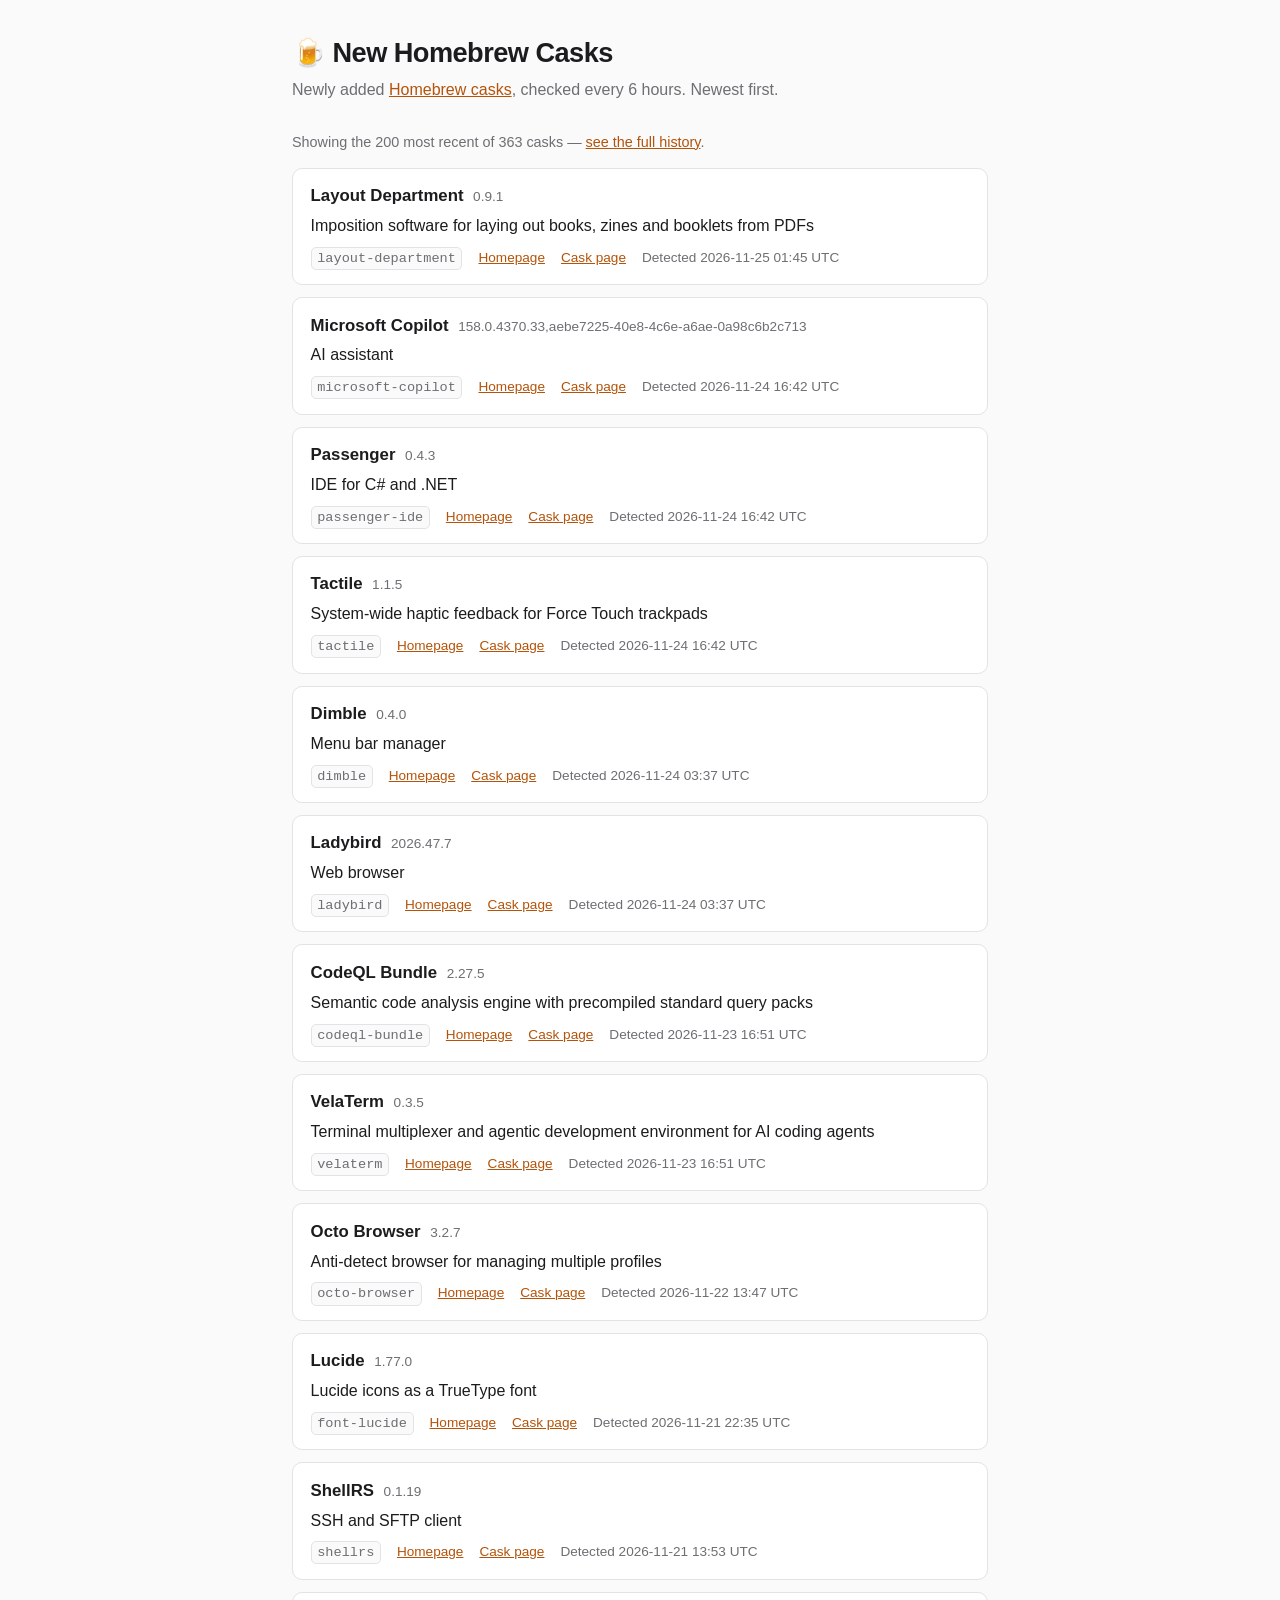
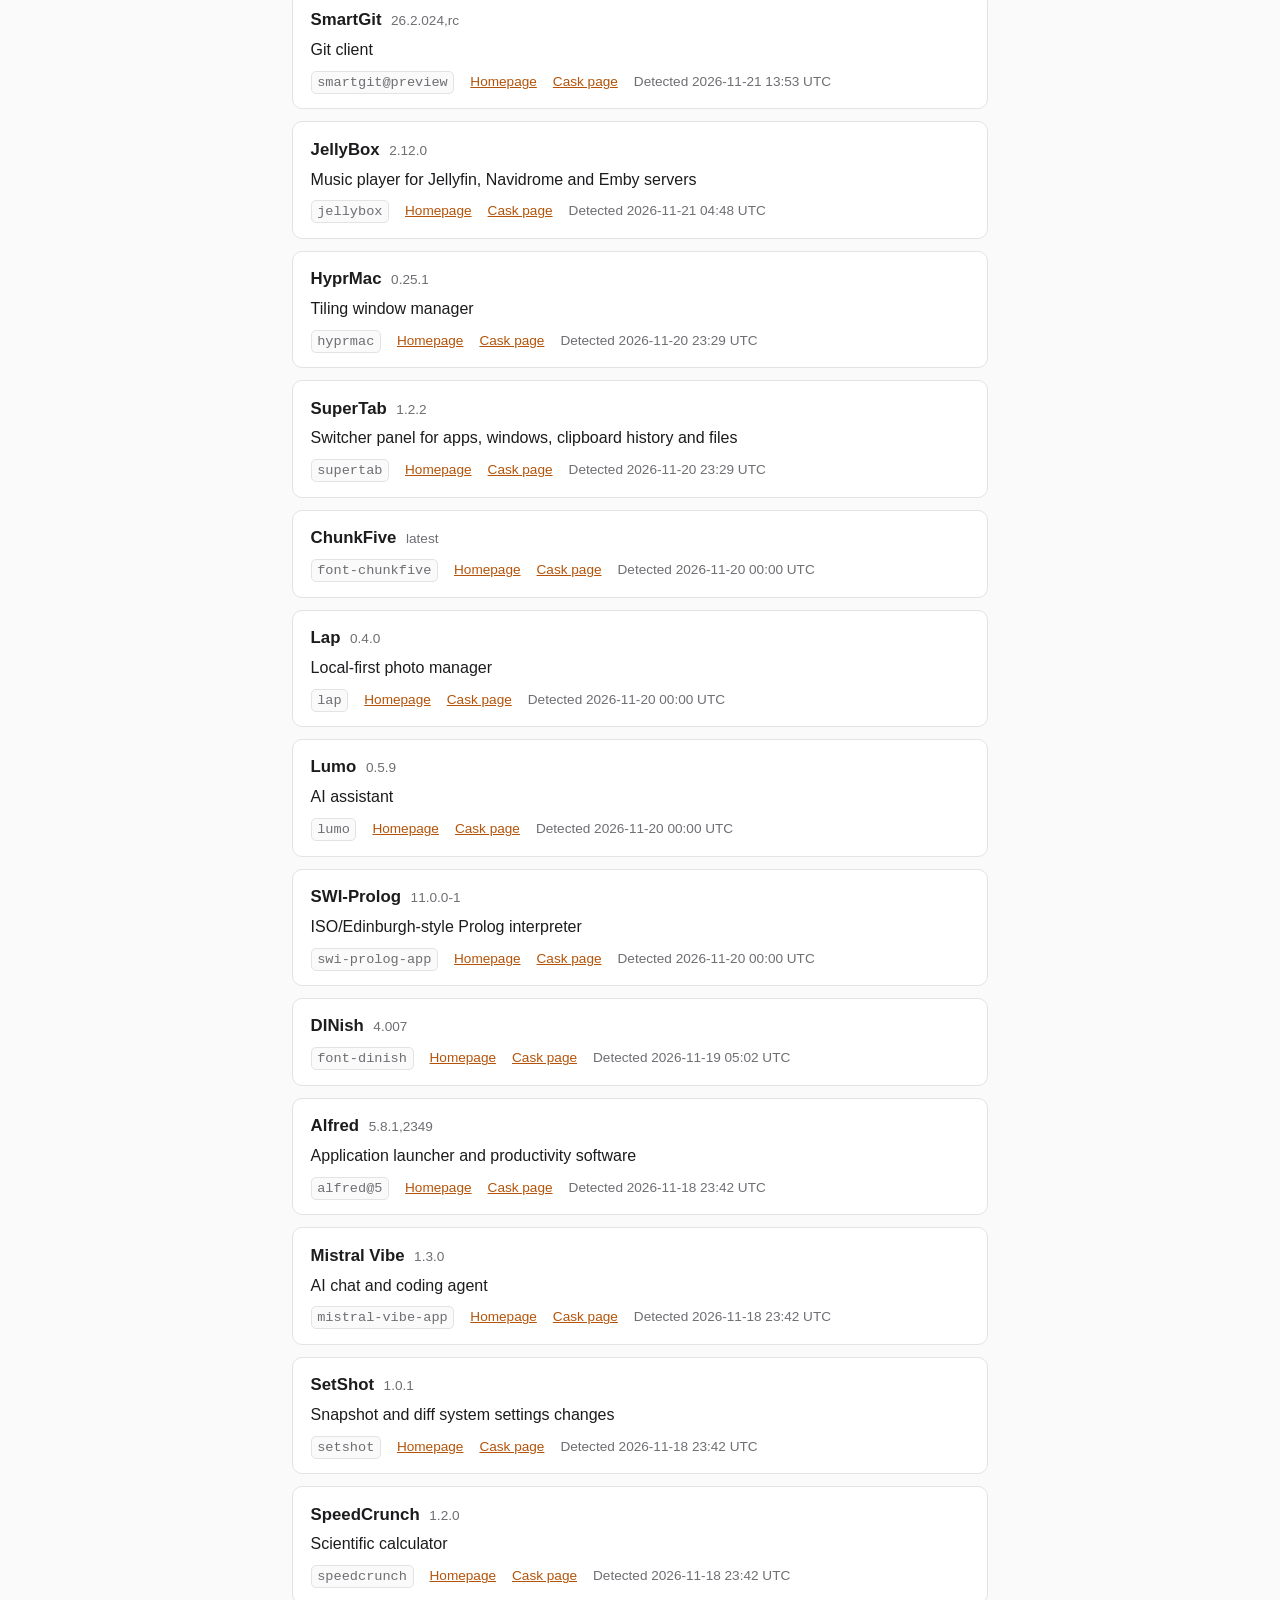
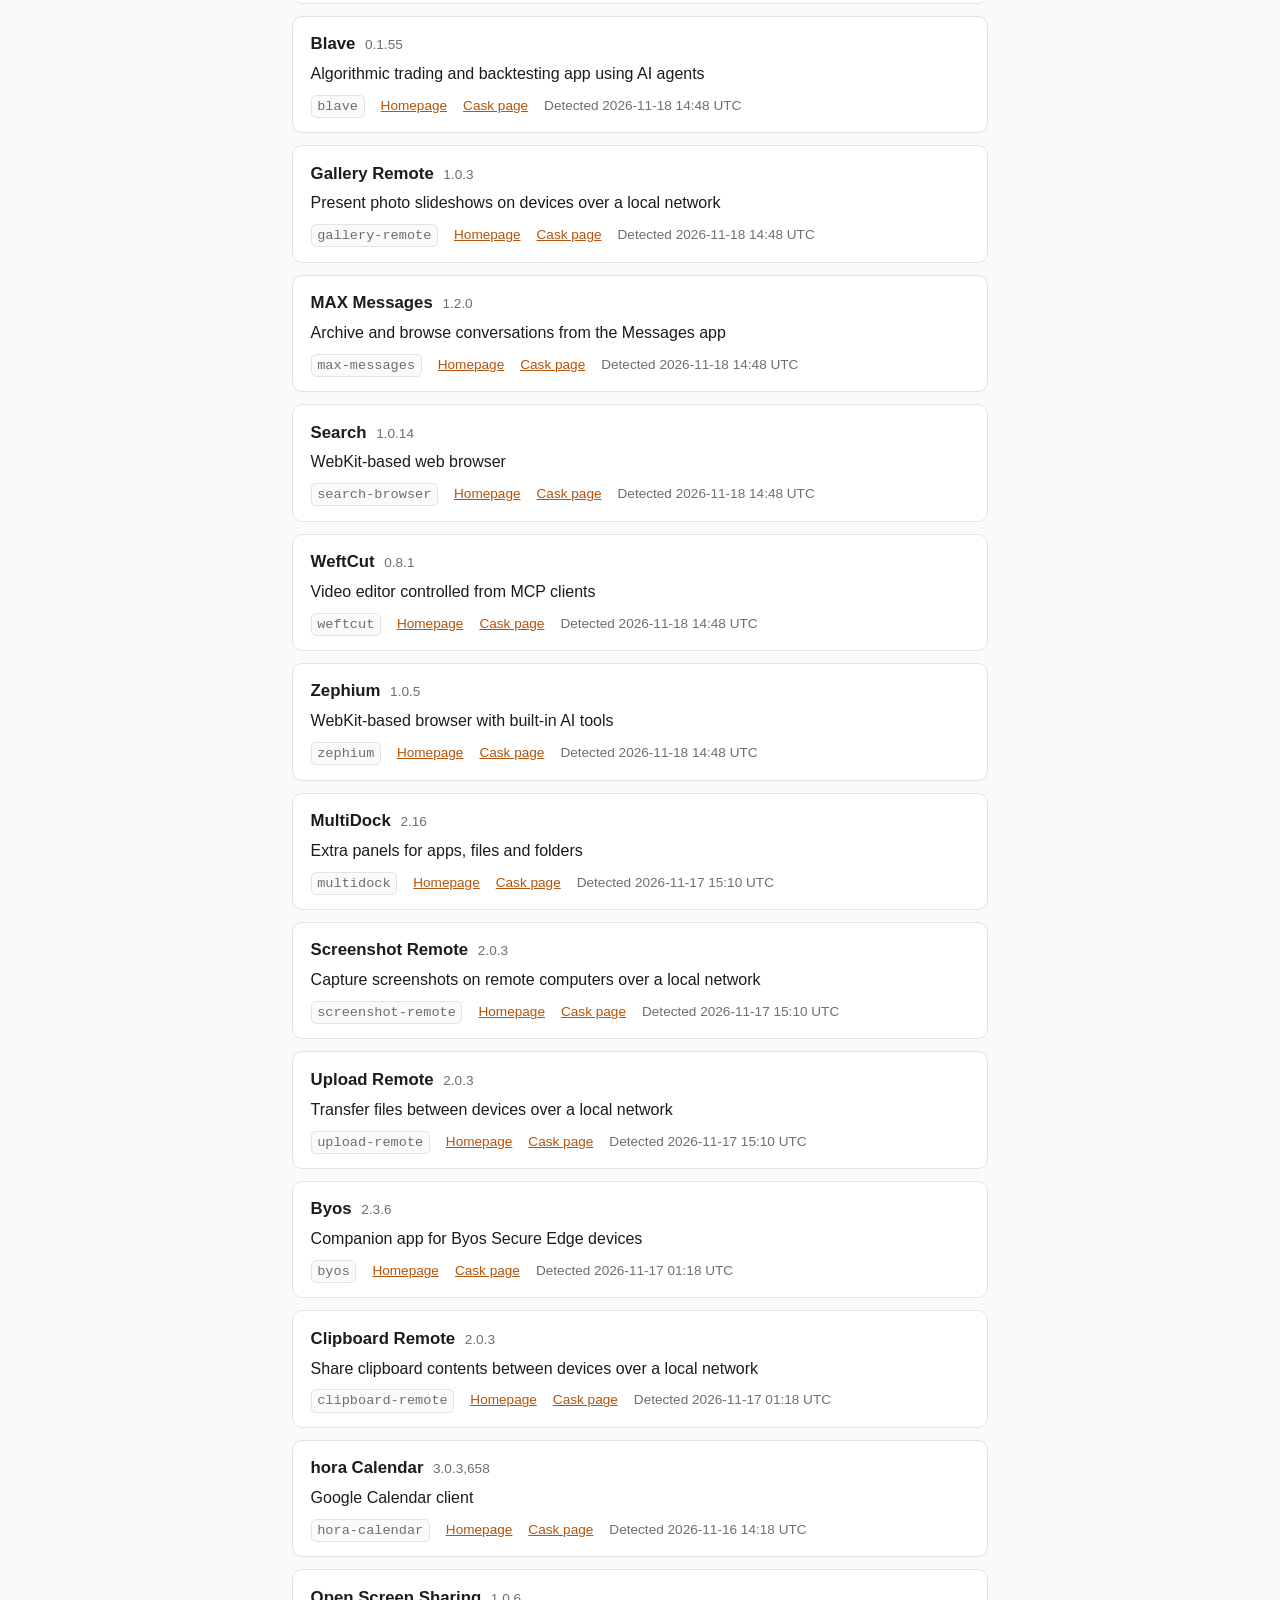
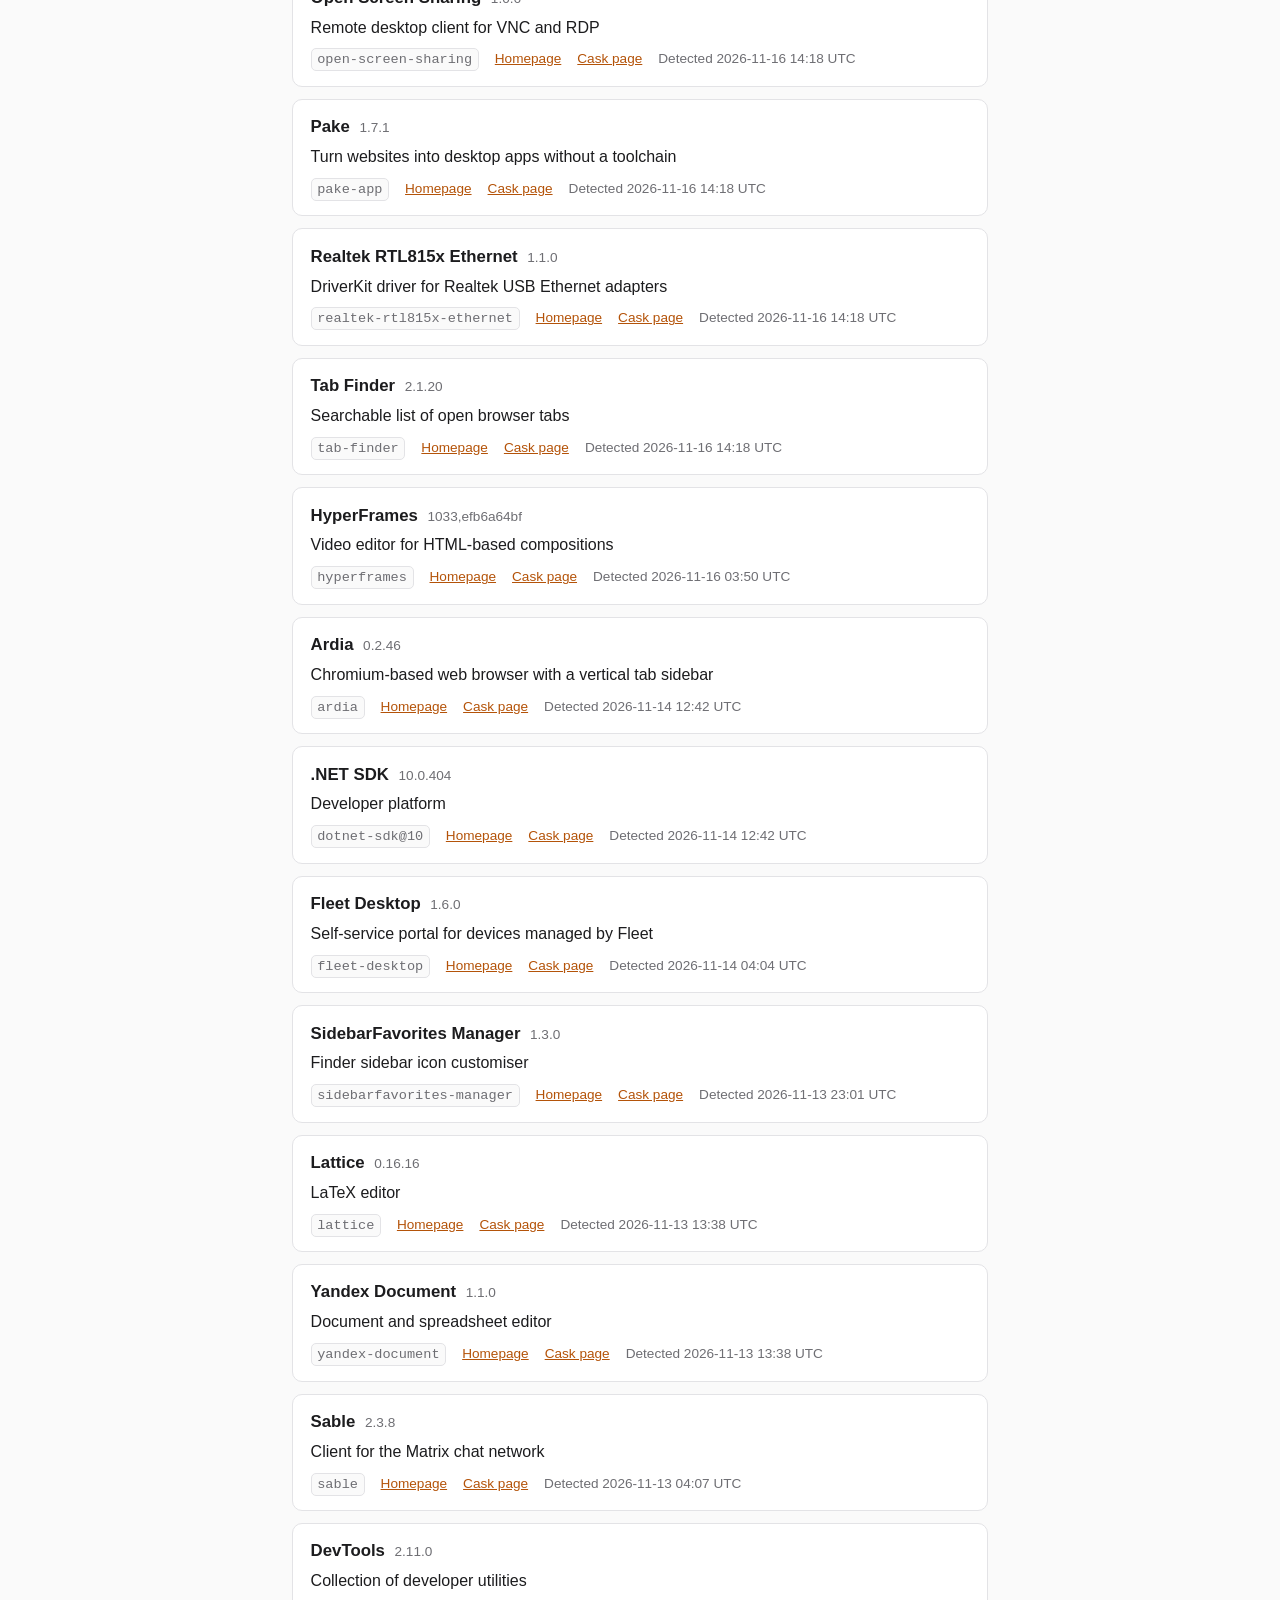
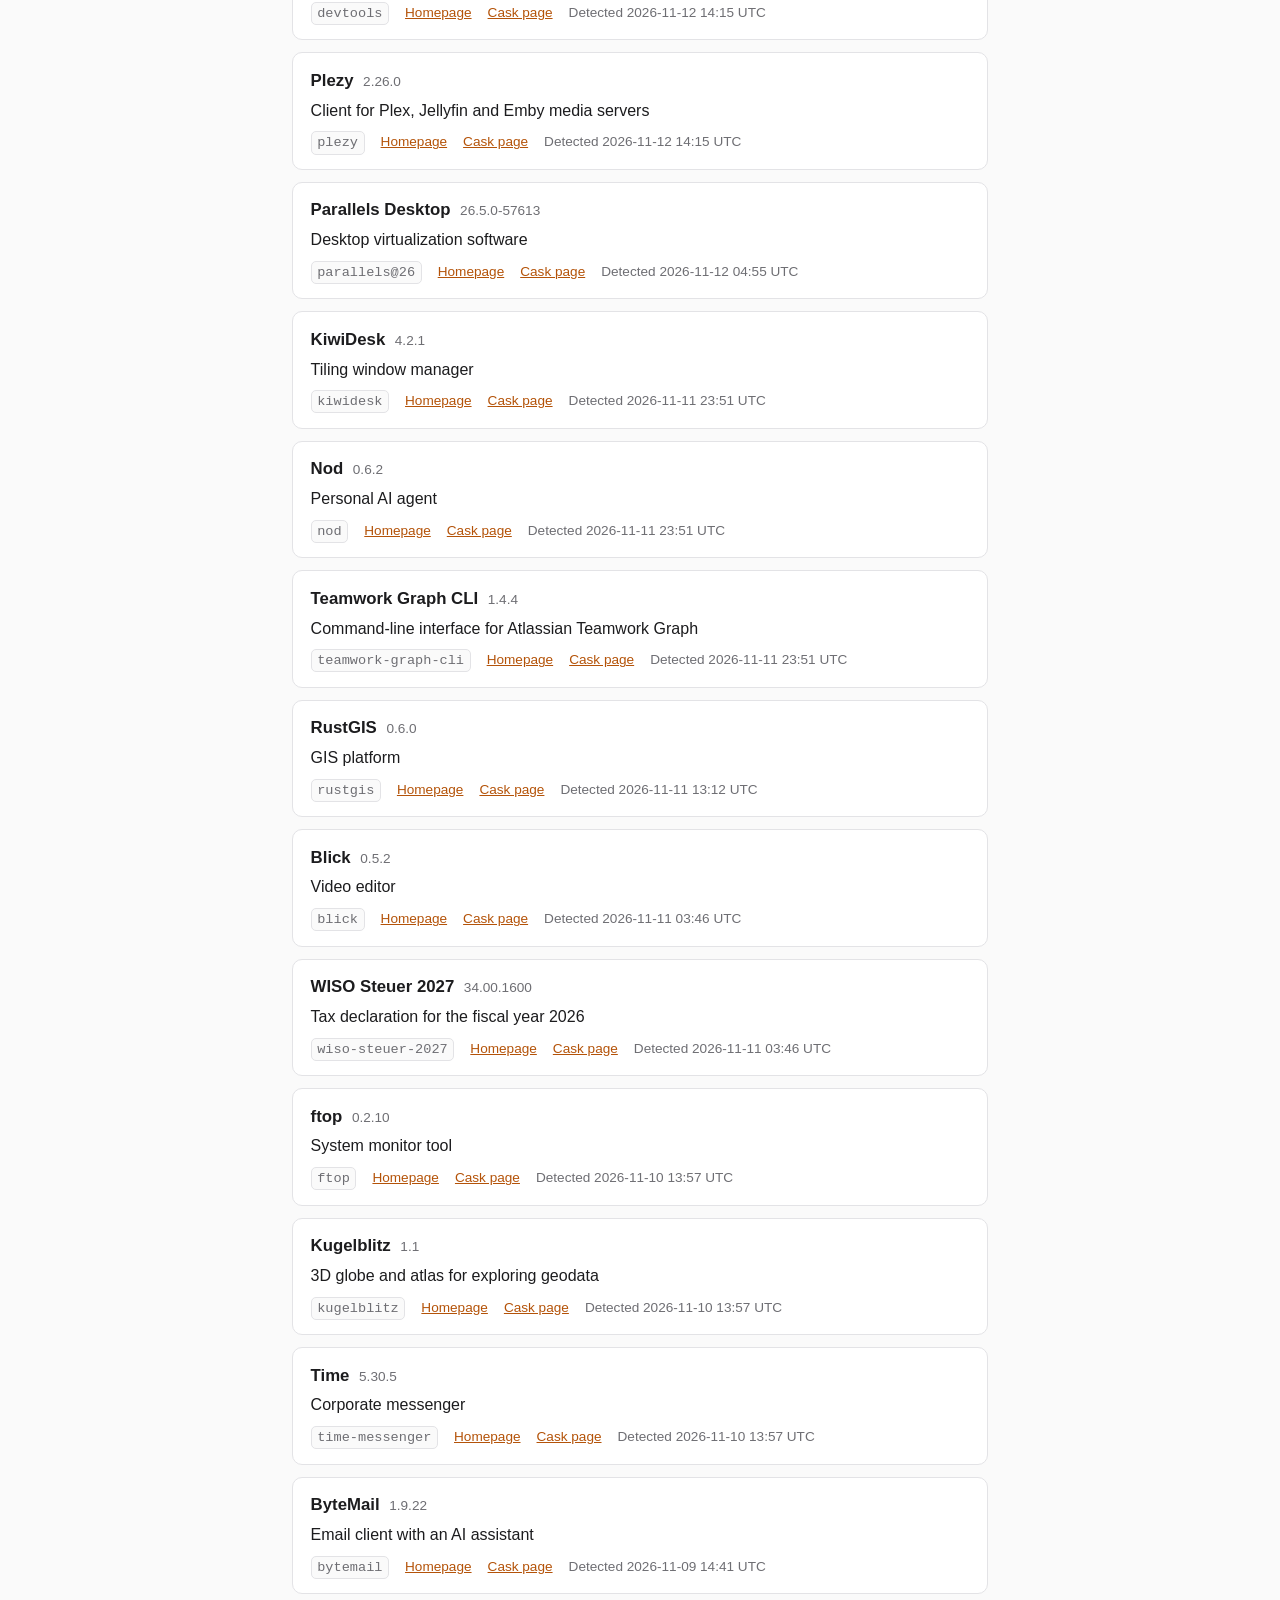
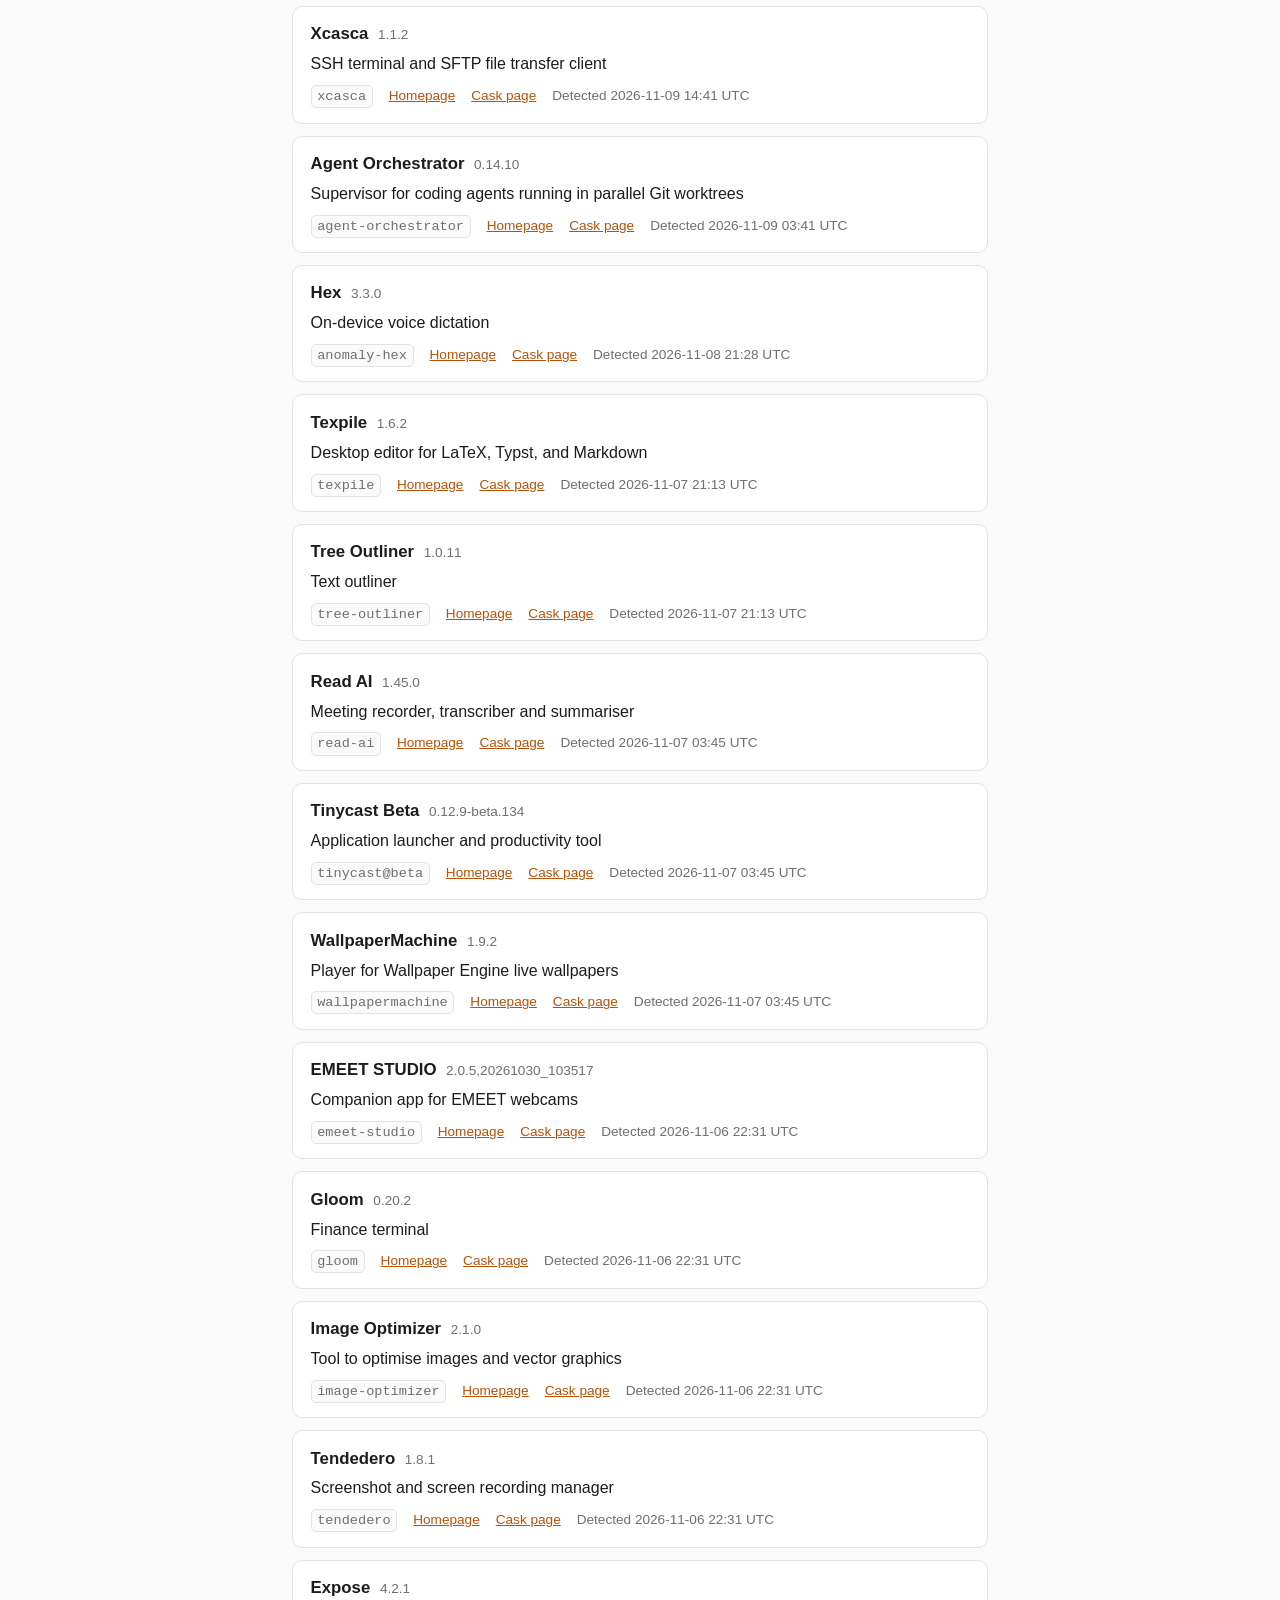
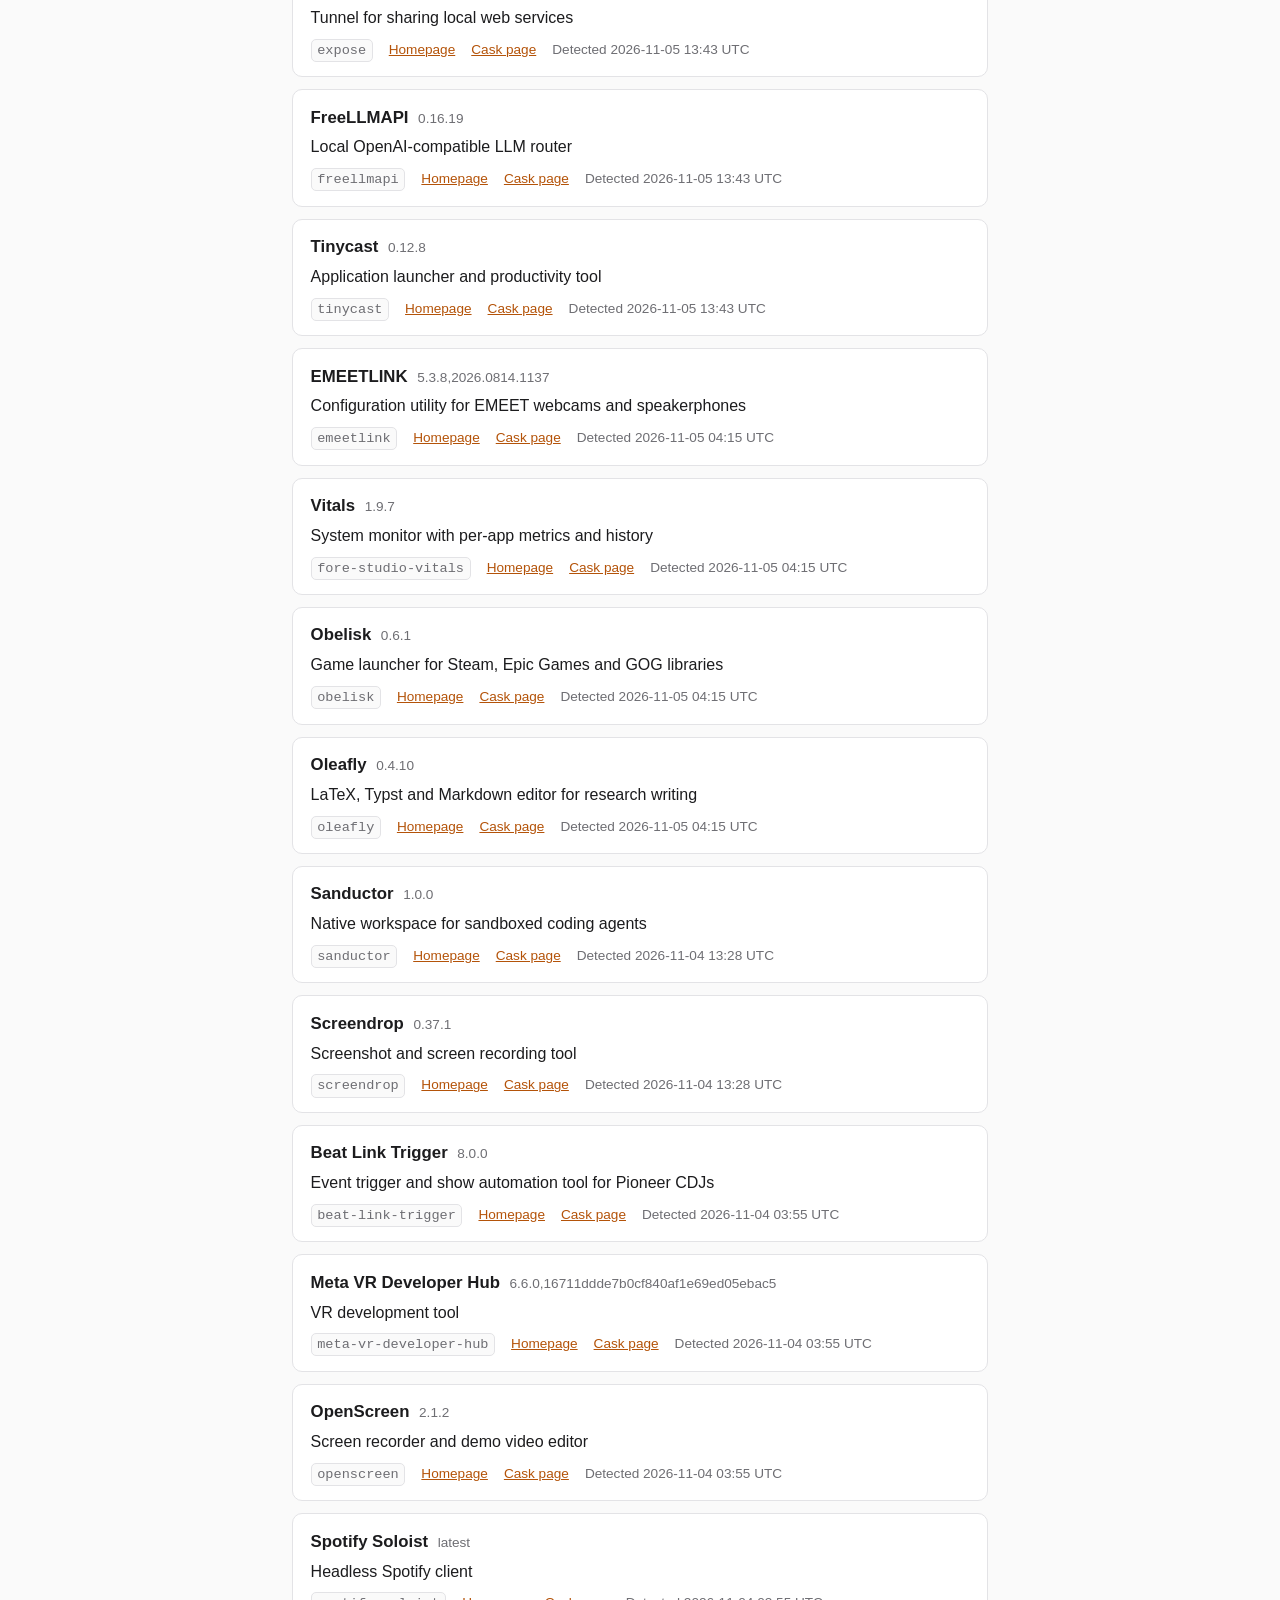
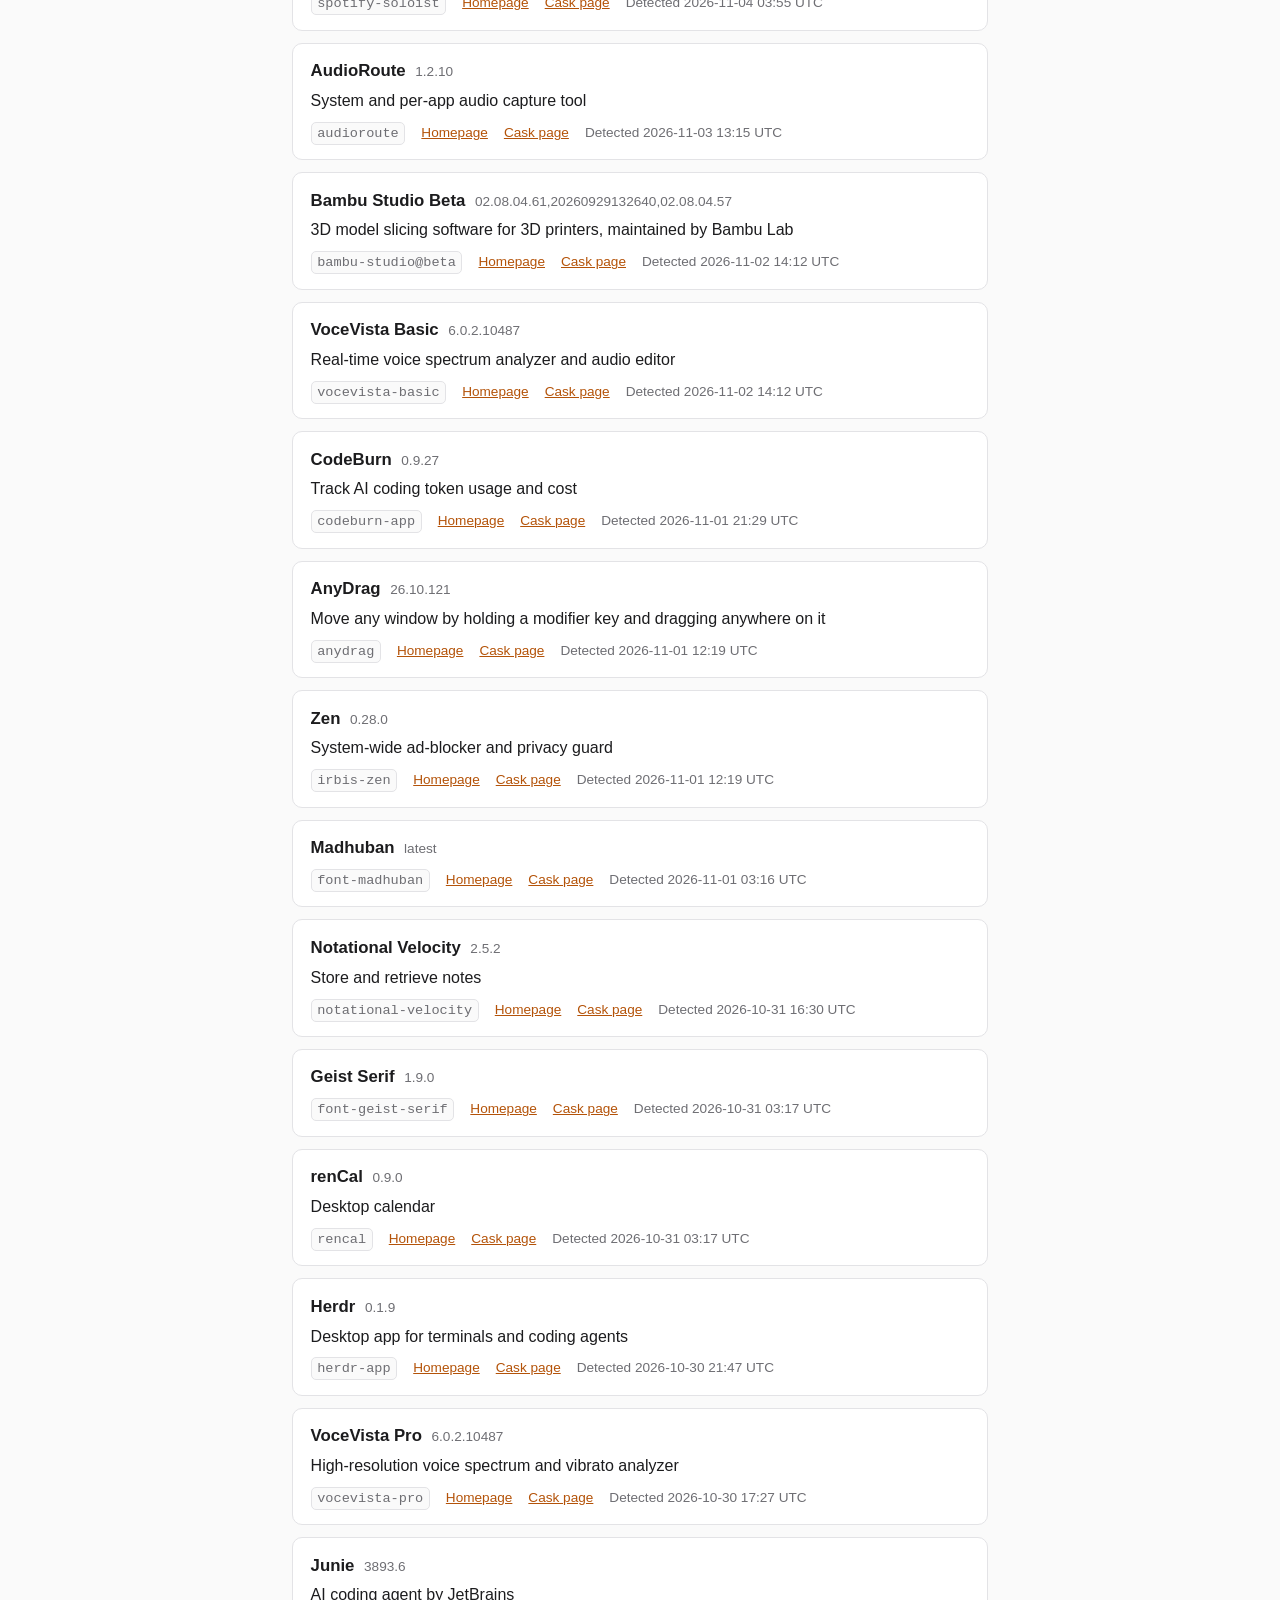
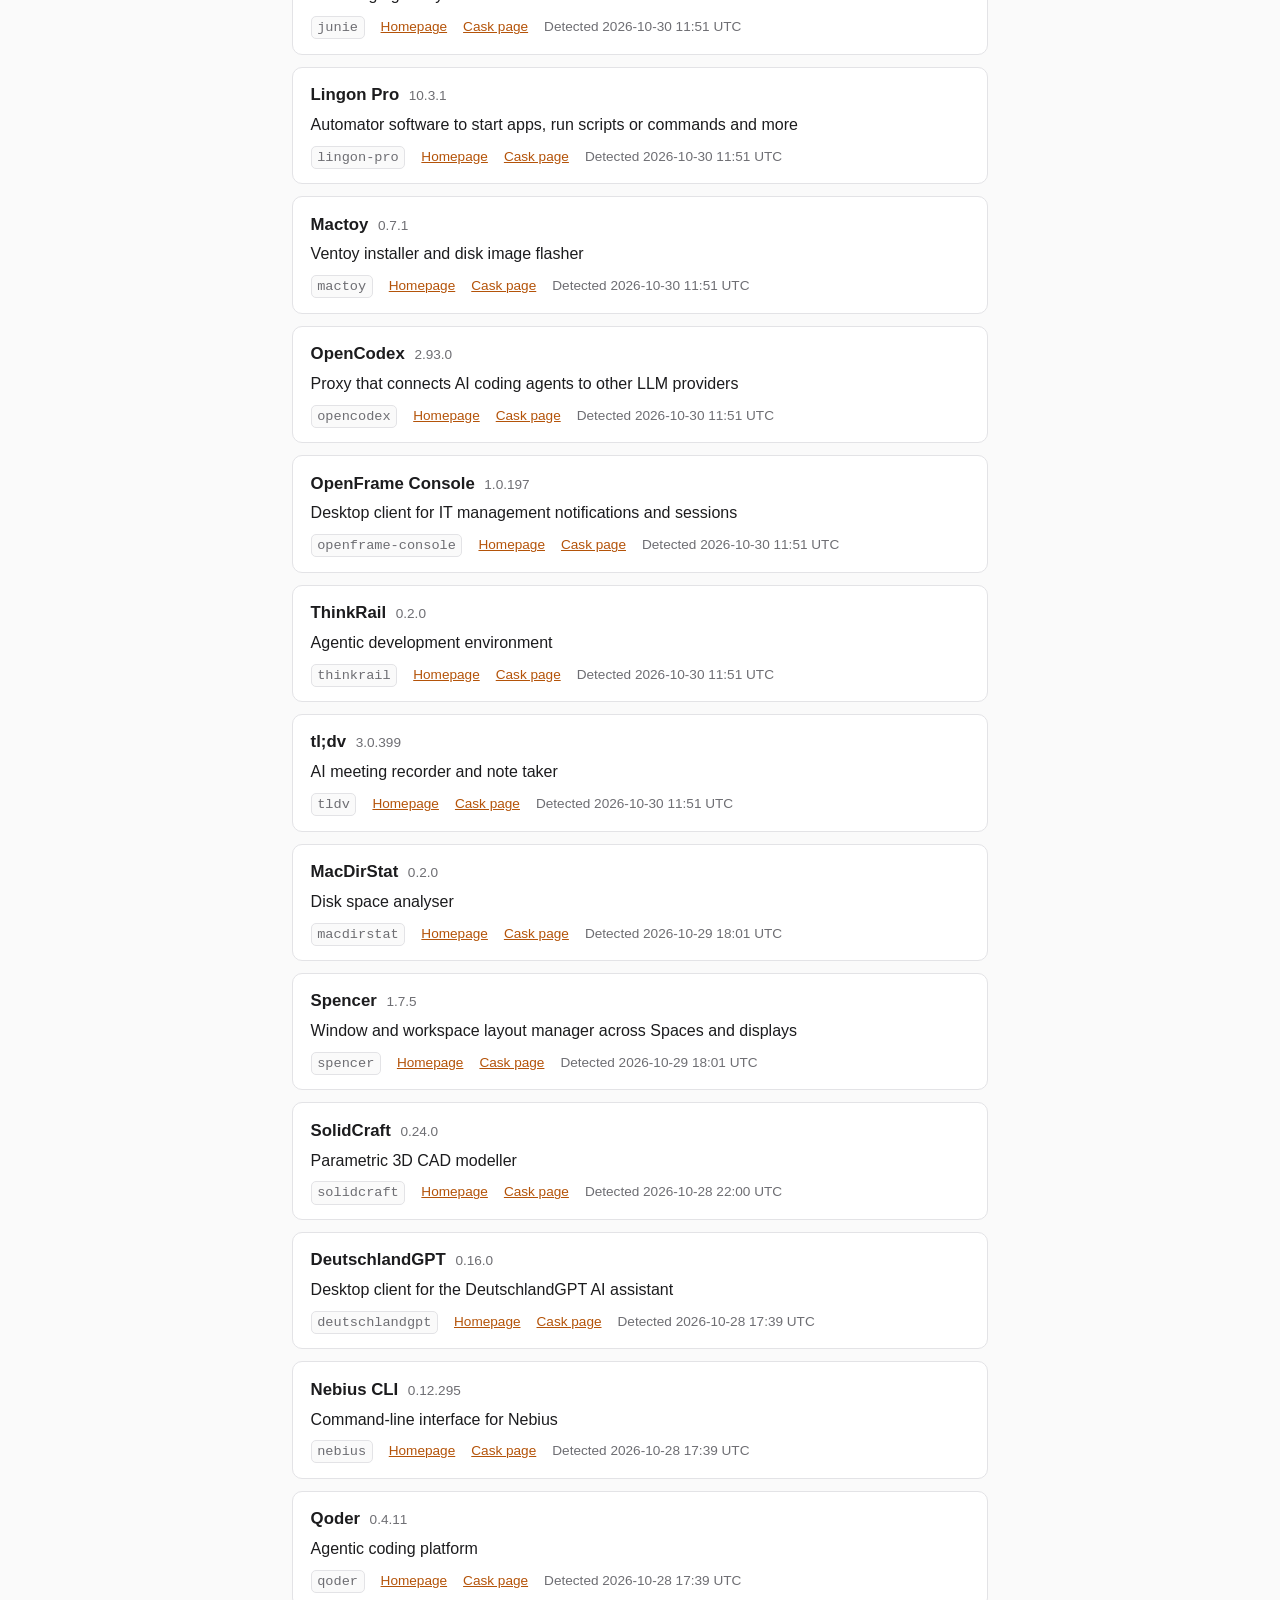
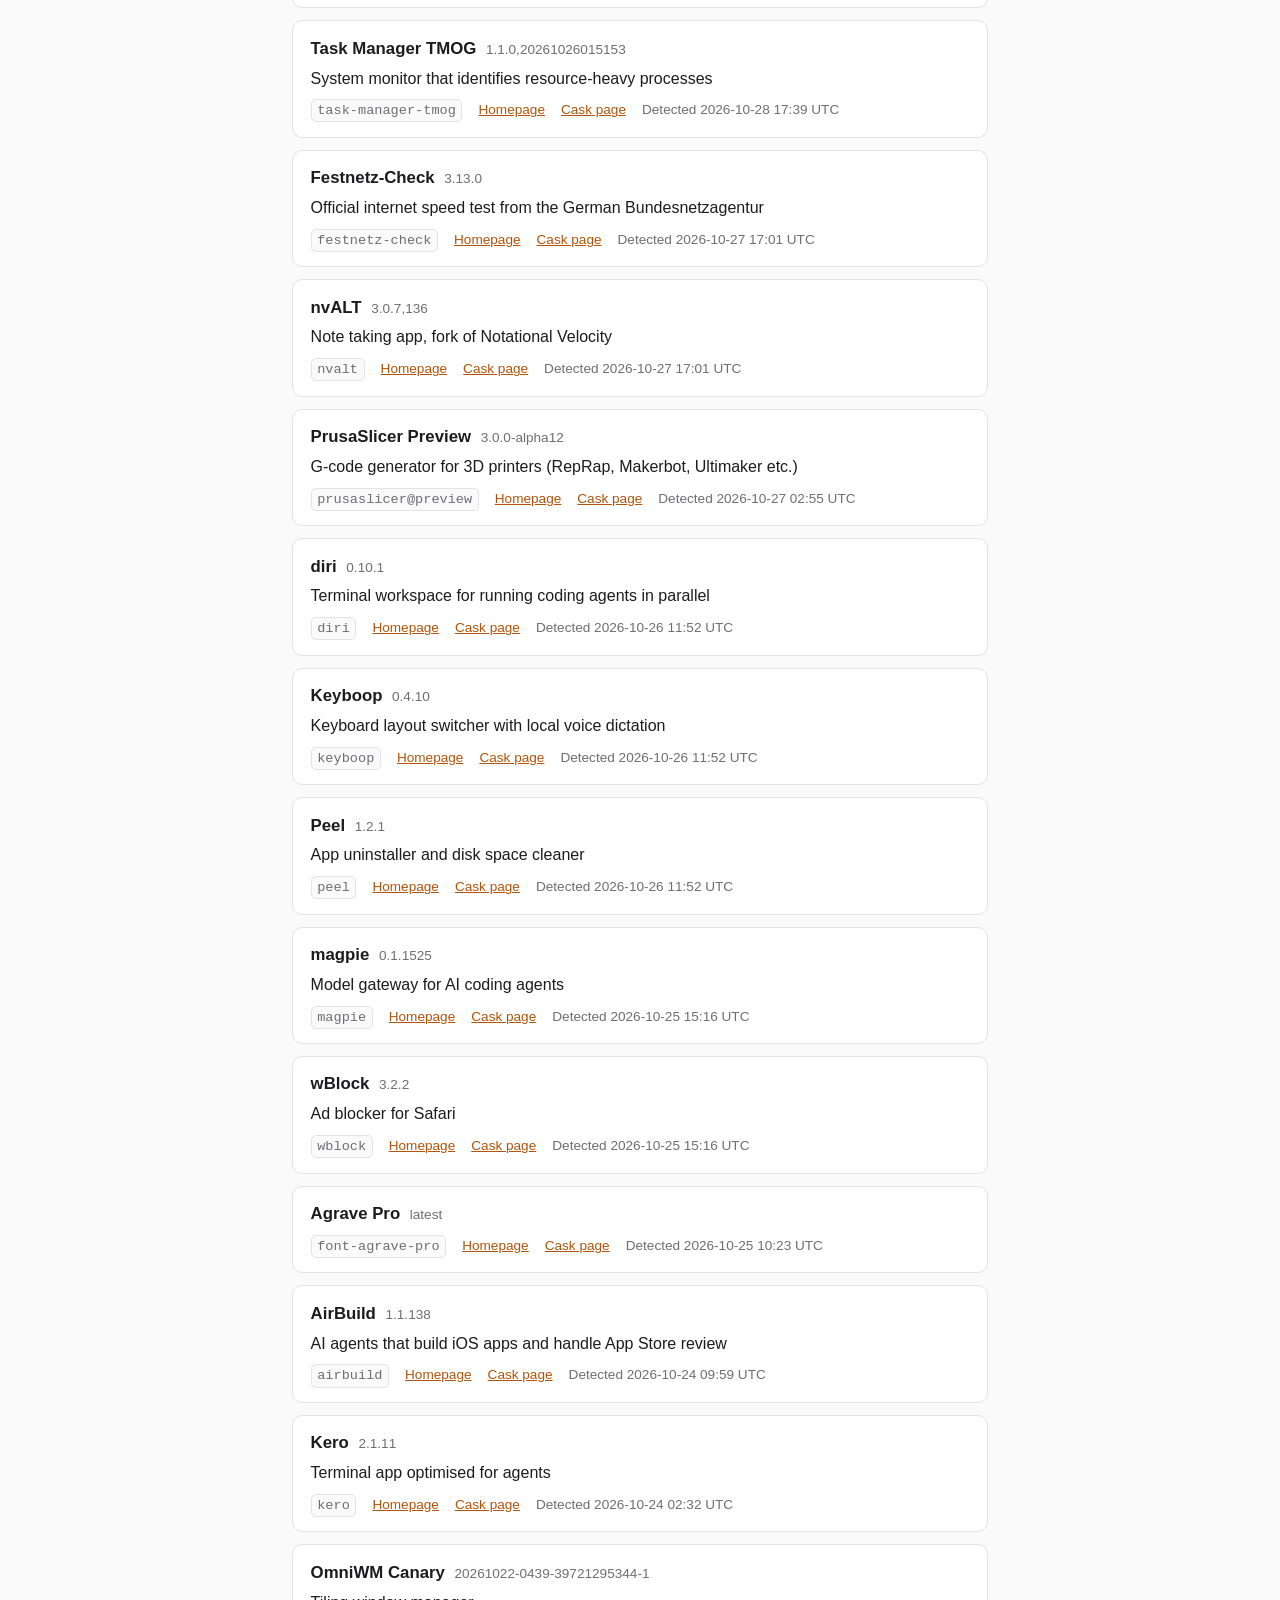
==== docs/index.html @ efac498b "Update cask data (2026-11-25T01:45:02Z)" ====
<!DOCTYPE html>
<html lang="en">
<head>
  <meta charset="utf-8">
  <meta name="viewport" content="width=device-width, initial-scale=1">
  <title>New Homebrew Casks</title>
  <link rel="stylesheet" href="style.css">
  <link rel="alternate" type="application/rss+xml" title="New Homebrew Casks" href="feed.xml">
</head>
<body>
  <header>
    <h1>🍺 New Homebrew Casks</h1>
    <p class="subtitle">
      Newly added <a href="https://formulae.brew.sh/cask/">Homebrew casks</a>,
      checked every 6 hours. Newest first.
    </p>
  </header>

  <main>
    
      
        <p class="notice">
          Showing the 200 most recent of 363 casks —
          <a href="history.html">see the full history</a>.
        </p>
      
      <ul class="casks">
        
        <li class="cask">
          <div class="cask-head">
            <span class="cask-name">Layout Department</span>
            <span class="cask-version">0.9.1</span>
          </div>
          <p class="cask-desc">Imposition software for laying out books, zines and booklets from PDFs</p>
          <div class="cask-meta">
            <code class="cask-token">layout-department</code>
            <a href="https://layoutdepartment.com/" rel="noopener">Homepage</a>
            <a href="https://formulae.brew.sh/cask/layout-department" rel="noopener">Cask page</a>
            <time datetime="2026-11-25T01:45:02Z">Detected 2026-11-25 01:45 UTC</time>
          </div>
        </li>
        
        <li class="cask">
          <div class="cask-head">
            <span class="cask-name">Microsoft Copilot</span>
            <span class="cask-version">158.0.4370.33,aebe7225-40e8-4c6e-a6ae-0a98c6b2c713</span>
          </div>
          <p class="cask-desc">AI assistant</p>
          <div class="cask-meta">
            <code class="cask-token">microsoft-copilot</code>
            <a href="https://www.microsoft.com/en-us/copilot/download-copilot-app" rel="noopener">Homepage</a>
            <a href="https://formulae.brew.sh/cask/microsoft-copilot" rel="noopener">Cask page</a>
            <time datetime="2026-11-24T16:42:49Z">Detected 2026-11-24 16:42 UTC</time>
          </div>
        </li>
        
        <li class="cask">
          <div class="cask-head">
            <span class="cask-name">Passenger</span>
            <span class="cask-version">0.4.3</span>
          </div>
          <p class="cask-desc">IDE for C# and .NET</p>
          <div class="cask-meta">
            <code class="cask-token">passenger-ide</code>
            <a href="https://passenger-ide.net/" rel="noopener">Homepage</a>
            <a href="https://formulae.brew.sh/cask/passenger-ide" rel="noopener">Cask page</a>
            <time datetime="2026-11-24T16:42:49Z">Detected 2026-11-24 16:42 UTC</time>
          </div>
        </li>
        
        <li class="cask">
          <div class="cask-head">
            <span class="cask-name">Tactile</span>
            <span class="cask-version">1.1.5</span>
          </div>
          <p class="cask-desc">System-wide haptic feedback for Force Touch trackpads</p>
          <div class="cask-meta">
            <code class="cask-token">tactile</code>
            <a href="https://tactile.masn.studio/" rel="noopener">Homepage</a>
            <a href="https://formulae.brew.sh/cask/tactile" rel="noopener">Cask page</a>
            <time datetime="2026-11-24T16:42:49Z">Detected 2026-11-24 16:42 UTC</time>
          </div>
        </li>
        
        <li class="cask">
          <div class="cask-head">
            <span class="cask-name">Dimble</span>
            <span class="cask-version">0.4.0</span>
          </div>
          <p class="cask-desc">Menu bar manager</p>
          <div class="cask-meta">
            <code class="cask-token">dimble</code>
            <a href="https://dimble.fif7y.com/" rel="noopener">Homepage</a>
            <a href="https://formulae.brew.sh/cask/dimble" rel="noopener">Cask page</a>
            <time datetime="2026-11-24T03:37:28Z">Detected 2026-11-24 03:37 UTC</time>
          </div>
        </li>
        
        <li class="cask">
          <div class="cask-head">
            <span class="cask-name">Ladybird</span>
            <span class="cask-version">2026.47.7</span>
          </div>
          <p class="cask-desc">Web browser</p>
          <div class="cask-meta">
            <code class="cask-token">ladybird</code>
            <a href="https://ladybird.org/" rel="noopener">Homepage</a>
            <a href="https://formulae.brew.sh/cask/ladybird" rel="noopener">Cask page</a>
            <time datetime="2026-11-24T03:37:28Z">Detected 2026-11-24 03:37 UTC</time>
          </div>
        </li>
        
        <li class="cask">
          <div class="cask-head">
            <span class="cask-name">CodeQL Bundle</span>
            <span class="cask-version">2.27.5</span>
          </div>
          <p class="cask-desc">Semantic code analysis engine with precompiled standard query packs</p>
          <div class="cask-meta">
            <code class="cask-token">codeql-bundle</code>
            <a href="https://codeql.github.com/" rel="noopener">Homepage</a>
            <a href="https://formulae.brew.sh/cask/codeql-bundle" rel="noopener">Cask page</a>
            <time datetime="2026-11-23T16:51:25Z">Detected 2026-11-23 16:51 UTC</time>
          </div>
        </li>
        
        <li class="cask">
          <div class="cask-head">
            <span class="cask-name">VelaTerm</span>
            <span class="cask-version">0.3.5</span>
          </div>
          <p class="cask-desc">Terminal multiplexer and agentic development environment for AI coding agents</p>
          <div class="cask-meta">
            <code class="cask-token">velaterm</code>
            <a href="https://velaterm.com/" rel="noopener">Homepage</a>
            <a href="https://formulae.brew.sh/cask/velaterm" rel="noopener">Cask page</a>
            <time datetime="2026-11-23T16:51:25Z">Detected 2026-11-23 16:51 UTC</time>
          </div>
        </li>
        
        <li class="cask">
          <div class="cask-head">
            <span class="cask-name">Octo Browser</span>
            <span class="cask-version">3.2.7</span>
          </div>
          <p class="cask-desc">Anti-detect browser for managing multiple profiles</p>
          <div class="cask-meta">
            <code class="cask-token">octo-browser</code>
            <a href="https://octobrowser.net/" rel="noopener">Homepage</a>
            <a href="https://formulae.brew.sh/cask/octo-browser" rel="noopener">Cask page</a>
            <time datetime="2026-11-22T13:47:15Z">Detected 2026-11-22 13:47 UTC</time>
          </div>
        </li>
        
        <li class="cask">
          <div class="cask-head">
            <span class="cask-name">Lucide</span>
            <span class="cask-version">1.77.0</span>
          </div>
          <p class="cask-desc">Lucide icons as a TrueType font</p>
          <div class="cask-meta">
            <code class="cask-token">font-lucide</code>
            <a href="https://lucide.dev/" rel="noopener">Homepage</a>
            <a href="https://formulae.brew.sh/cask/font-lucide" rel="noopener">Cask page</a>
            <time datetime="2026-11-21T22:35:33Z">Detected 2026-11-21 22:35 UTC</time>
          </div>
        </li>
        
        <li class="cask">
          <div class="cask-head">
            <span class="cask-name">ShellRS</span>
            <span class="cask-version">0.1.19</span>
          </div>
          <p class="cask-desc">SSH and SFTP client</p>
          <div class="cask-meta">
            <code class="cask-token">shellrs</code>
            <a href="https://shellrs.com/" rel="noopener">Homepage</a>
            <a href="https://formulae.brew.sh/cask/shellrs" rel="noopener">Cask page</a>
            <time datetime="2026-11-21T13:53:58Z">Detected 2026-11-21 13:53 UTC</time>
          </div>
        </li>
        
        <li class="cask">
          <div class="cask-head">
            <span class="cask-name">SmartGit</span>
            <span class="cask-version">26.2.024,rc</span>
          </div>
          <p class="cask-desc">Git client</p>
          <div class="cask-meta">
            <code class="cask-token">smartgit@preview</code>
            <a href="https://www.smartgit.dev/" rel="noopener">Homepage</a>
            <a href="https://formulae.brew.sh/cask/smartgit@preview" rel="noopener">Cask page</a>
            <time datetime="2026-11-21T13:53:58Z">Detected 2026-11-21 13:53 UTC</time>
          </div>
        </li>
        
        <li class="cask">
          <div class="cask-head">
            <span class="cask-name">JellyBox</span>
            <span class="cask-version">2.12.0</span>
          </div>
          <p class="cask-desc">Music player for Jellyfin, Navidrome and Emby servers</p>
          <div class="cask-meta">
            <code class="cask-token">jellybox</code>
            <a href="https://jellybox.app/" rel="noopener">Homepage</a>
            <a href="https://formulae.brew.sh/cask/jellybox" rel="noopener">Cask page</a>
            <time datetime="2026-11-21T04:48:32Z">Detected 2026-11-21 04:48 UTC</time>
          </div>
        </li>
        
        <li class="cask">
          <div class="cask-head">
            <span class="cask-name">HyprMac</span>
            <span class="cask-version">0.25.1</span>
          </div>
          <p class="cask-desc">Tiling window manager</p>
          <div class="cask-meta">
            <code class="cask-token">hyprmac</code>
            <a href="https://hyprmac.app/" rel="noopener">Homepage</a>
            <a href="https://formulae.brew.sh/cask/hyprmac" rel="noopener">Cask page</a>
            <time datetime="2026-11-20T23:29:15Z">Detected 2026-11-20 23:29 UTC</time>
          </div>
        </li>
        
        <li class="cask">
          <div class="cask-head">
            <span class="cask-name">SuperTab</span>
            <span class="cask-version">1.2.2</span>
          </div>
          <p class="cask-desc">Switcher panel for apps, windows, clipboard history and files</p>
          <div class="cask-meta">
            <code class="cask-token">supertab</code>
            <a href="https://noteifyapp.com/supertab/" rel="noopener">Homepage</a>
            <a href="https://formulae.brew.sh/cask/supertab" rel="noopener">Cask page</a>
            <time datetime="2026-11-20T23:29:15Z">Detected 2026-11-20 23:29 UTC</time>
          </div>
        </li>
        
        <li class="cask">
          <div class="cask-head">
            <span class="cask-name">ChunkFive</span>
            <span class="cask-version">latest</span>
          </div>
          
          <div class="cask-meta">
            <code class="cask-token">font-chunkfive</code>
            <a href="https://www.theleagueofmoveabletype.com/chunk" rel="noopener">Homepage</a>
            <a href="https://formulae.brew.sh/cask/font-chunkfive" rel="noopener">Cask page</a>
            <time datetime="2026-11-20T00:00:35Z">Detected 2026-11-20 00:00 UTC</time>
          </div>
        </li>
        
        <li class="cask">
          <div class="cask-head">
            <span class="cask-name">Lap</span>
            <span class="cask-version">0.4.0</span>
          </div>
          <p class="cask-desc">Local-first photo manager</p>
          <div class="cask-meta">
            <code class="cask-token">lap</code>
            <a href="https://julyx10.github.io/lap/" rel="noopener">Homepage</a>
            <a href="https://formulae.brew.sh/cask/lap" rel="noopener">Cask page</a>
            <time datetime="2026-11-20T00:00:35Z">Detected 2026-11-20 00:00 UTC</time>
          </div>
        </li>
        
        <li class="cask">
          <div class="cask-head">
            <span class="cask-name">Lumo</span>
            <span class="cask-version">0.5.9</span>
          </div>
          <p class="cask-desc">AI assistant</p>
          <div class="cask-meta">
            <code class="cask-token">lumo</code>
            <a href="https://proton.me/lumo" rel="noopener">Homepage</a>
            <a href="https://formulae.brew.sh/cask/lumo" rel="noopener">Cask page</a>
            <time datetime="2026-11-20T00:00:35Z">Detected 2026-11-20 00:00 UTC</time>
          </div>
        </li>
        
        <li class="cask">
          <div class="cask-head">
            <span class="cask-name">SWI-Prolog</span>
            <span class="cask-version">11.0.0-1</span>
          </div>
          <p class="cask-desc">ISO/Edinburgh-style Prolog interpreter</p>
          <div class="cask-meta">
            <code class="cask-token">swi-prolog-app</code>
            <a href="https://www.swi-prolog.org/" rel="noopener">Homepage</a>
            <a href="https://formulae.brew.sh/cask/swi-prolog-app" rel="noopener">Cask page</a>
            <time datetime="2026-11-20T00:00:35Z">Detected 2026-11-20 00:00 UTC</time>
          </div>
        </li>
        
        <li class="cask">
          <div class="cask-head">
            <span class="cask-name">DINish</span>
            <span class="cask-version">4.007</span>
          </div>
          
          <div class="cask-meta">
            <code class="cask-token">font-dinish</code>
            <a href="https://github.com/playbeing/dinish" rel="noopener">Homepage</a>
            <a href="https://formulae.brew.sh/cask/font-dinish" rel="noopener">Cask page</a>
            <time datetime="2026-11-19T05:02:18Z">Detected 2026-11-19 05:02 UTC</time>
          </div>
        </li>
        
        <li class="cask">
          <div class="cask-head">
            <span class="cask-name">Alfred</span>
            <span class="cask-version">5.8.1,2349</span>
          </div>
          <p class="cask-desc">Application launcher and productivity software</p>
          <div class="cask-meta">
            <code class="cask-token">alfred@5</code>
            <a href="https://www.alfredapp.com/" rel="noopener">Homepage</a>
            <a href="https://formulae.brew.sh/cask/alfred@5" rel="noopener">Cask page</a>
            <time datetime="2026-11-18T23:42:12Z">Detected 2026-11-18 23:42 UTC</time>
          </div>
        </li>
        
        <li class="cask">
          <div class="cask-head">
            <span class="cask-name">Mistral Vibe</span>
            <span class="cask-version">1.3.0</span>
          </div>
          <p class="cask-desc">AI chat and coding agent</p>
          <div class="cask-meta">
            <code class="cask-token">mistral-vibe-app</code>
            <a href="https://mistral.ai/products/vibe/" rel="noopener">Homepage</a>
            <a href="https://formulae.brew.sh/cask/mistral-vibe-app" rel="noopener">Cask page</a>
            <time datetime="2026-11-18T23:42:12Z">Detected 2026-11-18 23:42 UTC</time>
          </div>
        </li>
        
        <li class="cask">
          <div class="cask-head">
            <span class="cask-name">SetShot</span>
            <span class="cask-version">1.0.1</span>
          </div>
          <p class="cask-desc">Snapshot and diff system settings changes</p>
          <div class="cask-meta">
            <code class="cask-token">setshot</code>
            <a href="https://tidbits.com/setshot/" rel="noopener">Homepage</a>
            <a href="https://formulae.brew.sh/cask/setshot" rel="noopener">Cask page</a>
            <time datetime="2026-11-18T23:42:12Z">Detected 2026-11-18 23:42 UTC</time>
          </div>
        </li>
        
        <li class="cask">
          <div class="cask-head">
            <span class="cask-name">SpeedCrunch</span>
            <span class="cask-version">1.2.0</span>
          </div>
          <p class="cask-desc">Scientific calculator</p>
          <div class="cask-meta">
            <code class="cask-token">speedcrunch</code>
            <a href="https://speedcrunch.org/" rel="noopener">Homepage</a>
            <a href="https://formulae.brew.sh/cask/speedcrunch" rel="noopener">Cask page</a>
            <time datetime="2026-11-18T23:42:12Z">Detected 2026-11-18 23:42 UTC</time>
          </div>
        </li>
        
        <li class="cask">
          <div class="cask-head">
            <span class="cask-name">Blave</span>
            <span class="cask-version">0.1.55</span>
          </div>
          <p class="cask-desc">Algorithmic trading and backtesting app using AI agents</p>
          <div class="cask-meta">
            <code class="cask-token">blave</code>
            <a href="https://blave.org/" rel="noopener">Homepage</a>
            <a href="https://formulae.brew.sh/cask/blave" rel="noopener">Cask page</a>
            <time datetime="2026-11-18T14:48:30Z">Detected 2026-11-18 14:48 UTC</time>
          </div>
        </li>
        
        <li class="cask">
          <div class="cask-head">
            <span class="cask-name">Gallery Remote</span>
            <span class="cask-version">1.0.3</span>
          </div>
          <p class="cask-desc">Present photo slideshows on devices over a local network</p>
          <div class="cask-meta">
            <code class="cask-token">gallery-remote</code>
            <a href="https://www.ntwind.com/remote/gallery.html" rel="noopener">Homepage</a>
            <a href="https://formulae.brew.sh/cask/gallery-remote" rel="noopener">Cask page</a>
            <time datetime="2026-11-18T14:48:30Z">Detected 2026-11-18 14:48 UTC</time>
          </div>
        </li>
        
        <li class="cask">
          <div class="cask-head">
            <span class="cask-name">MAX Messages</span>
            <span class="cask-version">1.2.0</span>
          </div>
          <p class="cask-desc">Archive and browse conversations from the Messages app</p>
          <div class="cask-meta">
            <code class="cask-token">max-messages</code>
            <a href="https://www.mothsoftware.com/content/content/maxmessages.php" rel="noopener">Homepage</a>
            <a href="https://formulae.brew.sh/cask/max-messages" rel="noopener">Cask page</a>
            <time datetime="2026-11-18T14:48:30Z">Detected 2026-11-18 14:48 UTC</time>
          </div>
        </li>
        
        <li class="cask">
          <div class="cask-head">
            <span class="cask-name">Search</span>
            <span class="cask-version">1.0.14</span>
          </div>
          <p class="cask-desc">WebKit-based web browser</p>
          <div class="cask-meta">
            <code class="cask-token">search-browser</code>
            <a href="https://officecommun.com/search" rel="noopener">Homepage</a>
            <a href="https://formulae.brew.sh/cask/search-browser" rel="noopener">Cask page</a>
            <time datetime="2026-11-18T14:48:30Z">Detected 2026-11-18 14:48 UTC</time>
          </div>
        </li>
        
        <li class="cask">
          <div class="cask-head">
            <span class="cask-name">WeftCut</span>
            <span class="cask-version">0.8.1</span>
          </div>
          <p class="cask-desc">Video editor controlled from MCP clients</p>
          <div class="cask-meta">
            <code class="cask-token">weftcut</code>
            <a href="https://weftcut.com/" rel="noopener">Homepage</a>
            <a href="https://formulae.brew.sh/cask/weftcut" rel="noopener">Cask page</a>
            <time datetime="2026-11-18T14:48:30Z">Detected 2026-11-18 14:48 UTC</time>
          </div>
        </li>
        
        <li class="cask">
          <div class="cask-head">
            <span class="cask-name">Zephium</span>
            <span class="cask-version">1.0.5</span>
          </div>
          <p class="cask-desc">WebKit-based browser with built-in AI tools</p>
          <div class="cask-meta">
            <code class="cask-token">zephium</code>
            <a href="https://zephium.app/" rel="noopener">Homepage</a>
            <a href="https://formulae.brew.sh/cask/zephium" rel="noopener">Cask page</a>
            <time datetime="2026-11-18T14:48:30Z">Detected 2026-11-18 14:48 UTC</time>
          </div>
        </li>
        
        <li class="cask">
          <div class="cask-head">
            <span class="cask-name">MultiDock</span>
            <span class="cask-version">2.16</span>
          </div>
          <p class="cask-desc">Extra panels for apps, files and folders</p>
          <div class="cask-meta">
            <code class="cask-token">multidock</code>
            <a href="https://noteifyapp.com/multidock/" rel="noopener">Homepage</a>
            <a href="https://formulae.brew.sh/cask/multidock" rel="noopener">Cask page</a>
            <time datetime="2026-11-17T15:10:27Z">Detected 2026-11-17 15:10 UTC</time>
          </div>
        </li>
        
        <li class="cask">
          <div class="cask-head">
            <span class="cask-name">Screenshot Remote</span>
            <span class="cask-version">2.0.3</span>
          </div>
          <p class="cask-desc">Capture screenshots on remote computers over a local network</p>
          <div class="cask-meta">
            <code class="cask-token">screenshot-remote</code>
            <a href="https://www.ntwind.com/remote/screenshot.html" rel="noopener">Homepage</a>
            <a href="https://formulae.brew.sh/cask/screenshot-remote" rel="noopener">Cask page</a>
            <time datetime="2026-11-17T15:10:27Z">Detected 2026-11-17 15:10 UTC</time>
          </div>
        </li>
        
        <li class="cask">
          <div class="cask-head">
            <span class="cask-name">Upload Remote</span>
            <span class="cask-version">2.0.3</span>
          </div>
          <p class="cask-desc">Transfer files between devices over a local network</p>
          <div class="cask-meta">
            <code class="cask-token">upload-remote</code>
            <a href="https://www.ntwind.com/remote/upload.html" rel="noopener">Homepage</a>
            <a href="https://formulae.brew.sh/cask/upload-remote" rel="noopener">Cask page</a>
            <time datetime="2026-11-17T15:10:27Z">Detected 2026-11-17 15:10 UTC</time>
          </div>
        </li>
        
        <li class="cask">
          <div class="cask-head">
            <span class="cask-name">Byos</span>
            <span class="cask-version">2.3.6</span>
          </div>
          <p class="cask-desc">Companion app for Byos Secure Edge devices</p>
          <div class="cask-meta">
            <code class="cask-token">byos</code>
            <a href="https://www.byos.io/" rel="noopener">Homepage</a>
            <a href="https://formulae.brew.sh/cask/byos" rel="noopener">Cask page</a>
            <time datetime="2026-11-17T01:18:02Z">Detected 2026-11-17 01:18 UTC</time>
          </div>
        </li>
        
        <li class="cask">
          <div class="cask-head">
            <span class="cask-name">Clipboard Remote</span>
            <span class="cask-version">2.0.3</span>
          </div>
          <p class="cask-desc">Share clipboard contents between devices over a local network</p>
          <div class="cask-meta">
            <code class="cask-token">clipboard-remote</code>
            <a href="https://www.ntwind.com/remote/clipboard.html" rel="noopener">Homepage</a>
            <a href="https://formulae.brew.sh/cask/clipboard-remote" rel="noopener">Cask page</a>
            <time datetime="2026-11-17T01:18:02Z">Detected 2026-11-17 01:18 UTC</time>
          </div>
        </li>
        
        <li class="cask">
          <div class="cask-head">
            <span class="cask-name">hora Calendar</span>
            <span class="cask-version">3.0.3,658</span>
          </div>
          <p class="cask-desc">Google Calendar client</p>
          <div class="cask-meta">
            <code class="cask-token">hora-calendar</code>
            <a href="https://horacal.app/" rel="noopener">Homepage</a>
            <a href="https://formulae.brew.sh/cask/hora-calendar" rel="noopener">Cask page</a>
            <time datetime="2026-11-16T14:18:04Z">Detected 2026-11-16 14:18 UTC</time>
          </div>
        </li>
        
        <li class="cask">
          <div class="cask-head">
            <span class="cask-name">Open Screen Sharing</span>
            <span class="cask-version">1.0.6</span>
          </div>
          <p class="cask-desc">Remote desktop client for VNC and RDP</p>
          <div class="cask-meta">
            <code class="cask-token">open-screen-sharing</code>
            <a href="https://github.com/nekohasekai/open-screen-sharing" rel="noopener">Homepage</a>
            <a href="https://formulae.brew.sh/cask/open-screen-sharing" rel="noopener">Cask page</a>
            <time datetime="2026-11-16T14:18:04Z">Detected 2026-11-16 14:18 UTC</time>
          </div>
        </li>
        
        <li class="cask">
          <div class="cask-head">
            <span class="cask-name">Pake</span>
            <span class="cask-version">1.7.1</span>
          </div>
          <p class="cask-desc">Turn websites into desktop apps without a toolchain</p>
          <div class="cask-meta">
            <code class="cask-token">pake-app</code>
            <a href="https://pake.run/" rel="noopener">Homepage</a>
            <a href="https://formulae.brew.sh/cask/pake-app" rel="noopener">Cask page</a>
            <time datetime="2026-11-16T14:18:04Z">Detected 2026-11-16 14:18 UTC</time>
          </div>
        </li>
        
        <li class="cask">
          <div class="cask-head">
            <span class="cask-name">Realtek RTL815x Ethernet</span>
            <span class="cask-version">1.1.0</span>
          </div>
          <p class="cask-desc">DriverKit driver for Realtek USB Ethernet adapters</p>
          <div class="cask-meta">
            <code class="cask-token">realtek-rtl815x-ethernet</code>
            <a href="https://www.realtek.com/Download/List?cate_id=585" rel="noopener">Homepage</a>
            <a href="https://formulae.brew.sh/cask/realtek-rtl815x-ethernet" rel="noopener">Cask page</a>
            <time datetime="2026-11-16T14:18:04Z">Detected 2026-11-16 14:18 UTC</time>
          </div>
        </li>
        
        <li class="cask">
          <div class="cask-head">
            <span class="cask-name">Tab Finder</span>
            <span class="cask-version">2.1.20</span>
          </div>
          <p class="cask-desc">Searchable list of open browser tabs</p>
          <div class="cask-meta">
            <code class="cask-token">tab-finder</code>
            <a href="https://noteifyapp.com/tab-finder/" rel="noopener">Homepage</a>
            <a href="https://formulae.brew.sh/cask/tab-finder" rel="noopener">Cask page</a>
            <time datetime="2026-11-16T14:18:04Z">Detected 2026-11-16 14:18 UTC</time>
          </div>
        </li>
        
        <li class="cask">
          <div class="cask-head">
            <span class="cask-name">HyperFrames</span>
            <span class="cask-version">1033,efb6a64bf</span>
          </div>
          <p class="cask-desc">Video editor for HTML-based compositions</p>
          <div class="cask-meta">
            <code class="cask-token">hyperframes</code>
            <a href="https://hyperframes.heygen.com/" rel="noopener">Homepage</a>
            <a href="https://formulae.brew.sh/cask/hyperframes" rel="noopener">Cask page</a>
            <time datetime="2026-11-16T03:50:35Z">Detected 2026-11-16 03:50 UTC</time>
          </div>
        </li>
        
        <li class="cask">
          <div class="cask-head">
            <span class="cask-name">Ardia</span>
            <span class="cask-version">0.2.46</span>
          </div>
          <p class="cask-desc">Chromium-based web browser with a vertical tab sidebar</p>
          <div class="cask-meta">
            <code class="cask-token">ardia</code>
            <a href="https://ardia.dev/" rel="noopener">Homepage</a>
            <a href="https://formulae.brew.sh/cask/ardia" rel="noopener">Cask page</a>
            <time datetime="2026-11-14T12:42:56Z">Detected 2026-11-14 12:42 UTC</time>
          </div>
        </li>
        
        <li class="cask">
          <div class="cask-head">
            <span class="cask-name">.NET SDK</span>
            <span class="cask-version">10.0.404</span>
          </div>
          <p class="cask-desc">Developer platform</p>
          <div class="cask-meta">
            <code class="cask-token">dotnet-sdk@10</code>
            <a href="https://www.microsoft.com/net/core#macos" rel="noopener">Homepage</a>
            <a href="https://formulae.brew.sh/cask/dotnet-sdk@10" rel="noopener">Cask page</a>
            <time datetime="2026-11-14T12:42:56Z">Detected 2026-11-14 12:42 UTC</time>
          </div>
        </li>
        
        <li class="cask">
          <div class="cask-head">
            <span class="cask-name">Fleet Desktop</span>
            <span class="cask-version">1.6.0</span>
          </div>
          <p class="cask-desc">Self-service portal for devices managed by Fleet</p>
          <div class="cask-meta">
            <code class="cask-token">fleet-desktop</code>
            <a href="https://fleetdm.com/guides/fleet-desktop" rel="noopener">Homepage</a>
            <a href="https://formulae.brew.sh/cask/fleet-desktop" rel="noopener">Cask page</a>
            <time datetime="2026-11-14T04:04:00Z">Detected 2026-11-14 04:04 UTC</time>
          </div>
        </li>
        
        <li class="cask">
          <div class="cask-head">
            <span class="cask-name">SidebarFavorites Manager</span>
            <span class="cask-version">1.3.0</span>
          </div>
          <p class="cask-desc">Finder sidebar icon customiser</p>
          <div class="cask-meta">
            <code class="cask-token">sidebarfavorites-manager</code>
            <a href="https://github.com/ivg-design/SidebarFavorites" rel="noopener">Homepage</a>
            <a href="https://formulae.brew.sh/cask/sidebarfavorites-manager" rel="noopener">Cask page</a>
            <time datetime="2026-11-13T23:01:27Z">Detected 2026-11-13 23:01 UTC</time>
          </div>
        </li>
        
        <li class="cask">
          <div class="cask-head">
            <span class="cask-name">Lattice</span>
            <span class="cask-version">0.16.16</span>
          </div>
          <p class="cask-desc">LaTeX editor</p>
          <div class="cask-meta">
            <code class="cask-token">lattice</code>
            <a href="https://leo1oel.github.io/lattice/" rel="noopener">Homepage</a>
            <a href="https://formulae.brew.sh/cask/lattice" rel="noopener">Cask page</a>
            <time datetime="2026-11-13T13:38:39Z">Detected 2026-11-13 13:38 UTC</time>
          </div>
        </li>
        
        <li class="cask">
          <div class="cask-head">
            <span class="cask-name">Yandex Document</span>
            <span class="cask-version">1.1.0</span>
          </div>
          <p class="cask-desc">Document and spreadsheet editor</p>
          <div class="cask-meta">
            <code class="cask-token">yandex-document</code>
            <a href="https://360.yandex.ru/documents/desktop/" rel="noopener">Homepage</a>
            <a href="https://formulae.brew.sh/cask/yandex-document" rel="noopener">Cask page</a>
            <time datetime="2026-11-13T13:38:39Z">Detected 2026-11-13 13:38 UTC</time>
          </div>
        </li>
        
        <li class="cask">
          <div class="cask-head">
            <span class="cask-name">Sable</span>
            <span class="cask-version">2.3.8</span>
          </div>
          <p class="cask-desc">Client for the Matrix chat network</p>
          <div class="cask-meta">
            <code class="cask-token">sable</code>
            <a href="https://sable.moe/" rel="noopener">Homepage</a>
            <a href="https://formulae.brew.sh/cask/sable" rel="noopener">Cask page</a>
            <time datetime="2026-11-13T04:07:19Z">Detected 2026-11-13 04:07 UTC</time>
          </div>
        </li>
        
        <li class="cask">
          <div class="cask-head">
            <span class="cask-name">DevTools</span>
            <span class="cask-version">2.11.0</span>
          </div>
          <p class="cask-desc">Collection of developer utilities</p>
          <div class="cask-meta">
            <code class="cask-token">devtools</code>
            <a href="https://github.com/me-shaon/devtools" rel="noopener">Homepage</a>
            <a href="https://formulae.brew.sh/cask/devtools" rel="noopener">Cask page</a>
            <time datetime="2026-11-12T14:15:15Z">Detected 2026-11-12 14:15 UTC</time>
          </div>
        </li>
        
        <li class="cask">
          <div class="cask-head">
            <span class="cask-name">Plezy</span>
            <span class="cask-version">2.26.0</span>
          </div>
          <p class="cask-desc">Client for Plex, Jellyfin and Emby media servers</p>
          <div class="cask-meta">
            <code class="cask-token">plezy</code>
            <a href="https://plezy.app/" rel="noopener">Homepage</a>
            <a href="https://formulae.brew.sh/cask/plezy" rel="noopener">Cask page</a>
            <time datetime="2026-11-12T14:15:15Z">Detected 2026-11-12 14:15 UTC</time>
          </div>
        </li>
        
        <li class="cask">
          <div class="cask-head">
            <span class="cask-name">Parallels Desktop</span>
            <span class="cask-version">26.5.0-57613</span>
          </div>
          <p class="cask-desc">Desktop virtualization software</p>
          <div class="cask-meta">
            <code class="cask-token">parallels@26</code>
            <a href="https://www.parallels.com/products/desktop/" rel="noopener">Homepage</a>
            <a href="https://formulae.brew.sh/cask/parallels@26" rel="noopener">Cask page</a>
            <time datetime="2026-11-12T04:55:15Z">Detected 2026-11-12 04:55 UTC</time>
          </div>
        </li>
        
        <li class="cask">
          <div class="cask-head">
            <span class="cask-name">KiwiDesk</span>
            <span class="cask-version">4.2.1</span>
          </div>
          <p class="cask-desc">Tiling window manager</p>
          <div class="cask-meta">
            <code class="cask-token">kiwidesk</code>
            <a href="https://kiwidesk.kiwicanopy.com/" rel="noopener">Homepage</a>
            <a href="https://formulae.brew.sh/cask/kiwidesk" rel="noopener">Cask page</a>
            <time datetime="2026-11-11T23:51:29Z">Detected 2026-11-11 23:51 UTC</time>
          </div>
        </li>
        
        <li class="cask">
          <div class="cask-head">
            <span class="cask-name">Nod</span>
            <span class="cask-version">0.6.2</span>
          </div>
          <p class="cask-desc">Personal AI agent</p>
          <div class="cask-meta">
            <code class="cask-token">nod</code>
            <a href="https://nod.n8n.io/" rel="noopener">Homepage</a>
            <a href="https://formulae.brew.sh/cask/nod" rel="noopener">Cask page</a>
            <time datetime="2026-11-11T23:51:29Z">Detected 2026-11-11 23:51 UTC</time>
          </div>
        </li>
        
        <li class="cask">
          <div class="cask-head">
            <span class="cask-name">Teamwork Graph CLI</span>
            <span class="cask-version">1.4.4</span>
          </div>
          <p class="cask-desc">Command-line interface for Atlassian Teamwork Graph</p>
          <div class="cask-meta">
            <code class="cask-token">teamwork-graph-cli</code>
            <a href="https://developer.atlassian.com/cloud/twg-cli" rel="noopener">Homepage</a>
            <a href="https://formulae.brew.sh/cask/teamwork-graph-cli" rel="noopener">Cask page</a>
            <time datetime="2026-11-11T23:51:29Z">Detected 2026-11-11 23:51 UTC</time>
          </div>
        </li>
        
        <li class="cask">
          <div class="cask-head">
            <span class="cask-name">RustGIS</span>
            <span class="cask-version">0.6.0</span>
          </div>
          <p class="cask-desc">GIS platform</p>
          <div class="cask-meta">
            <code class="cask-token">rustgis</code>
            <a href="https://rustgis.app/" rel="noopener">Homepage</a>
            <a href="https://formulae.brew.sh/cask/rustgis" rel="noopener">Cask page</a>
            <time datetime="2026-11-11T13:12:26Z">Detected 2026-11-11 13:12 UTC</time>
          </div>
        </li>
        
        <li class="cask">
          <div class="cask-head">
            <span class="cask-name">Blick</span>
            <span class="cask-version">0.5.2</span>
          </div>
          <p class="cask-desc">Video editor</p>
          <div class="cask-meta">
            <code class="cask-token">blick</code>
            <a href="https://blickeditor.com/" rel="noopener">Homepage</a>
            <a href="https://formulae.brew.sh/cask/blick" rel="noopener">Cask page</a>
            <time datetime="2026-11-11T03:46:21Z">Detected 2026-11-11 03:46 UTC</time>
          </div>
        </li>
        
        <li class="cask">
          <div class="cask-head">
            <span class="cask-name">WISO Steuer 2027</span>
            <span class="cask-version">34.00.1600</span>
          </div>
          <p class="cask-desc">Tax declaration for the fiscal year 2026</p>
          <div class="cask-meta">
            <code class="cask-token">wiso-steuer-2027</code>
            <a href="https://www.buhl.de/download/wiso-steuer-2027/" rel="noopener">Homepage</a>
            <a href="https://formulae.brew.sh/cask/wiso-steuer-2027" rel="noopener">Cask page</a>
            <time datetime="2026-11-11T03:46:21Z">Detected 2026-11-11 03:46 UTC</time>
          </div>
        </li>
        
        <li class="cask">
          <div class="cask-head">
            <span class="cask-name">ftop</span>
            <span class="cask-version">0.2.10</span>
          </div>
          <p class="cask-desc">System monitor tool</p>
          <div class="cask-meta">
            <code class="cask-token">ftop</code>
            <a href="https://github.com/Nongfsq/ftop" rel="noopener">Homepage</a>
            <a href="https://formulae.brew.sh/cask/ftop" rel="noopener">Cask page</a>
            <time datetime="2026-11-10T13:57:43Z">Detected 2026-11-10 13:57 UTC</time>
          </div>
        </li>
        
        <li class="cask">
          <div class="cask-head">
            <span class="cask-name">Kugelblitz</span>
            <span class="cask-version">1.1</span>
          </div>
          <p class="cask-desc">3D globe and atlas for exploring geodata</p>
          <div class="cask-meta">
            <code class="cask-token">kugelblitz</code>
            <a href="https://apps.metaebene.me/en/kugelblitz" rel="noopener">Homepage</a>
            <a href="https://formulae.brew.sh/cask/kugelblitz" rel="noopener">Cask page</a>
            <time datetime="2026-11-10T13:57:43Z">Detected 2026-11-10 13:57 UTC</time>
          </div>
        </li>
        
        <li class="cask">
          <div class="cask-head">
            <span class="cask-name">Time</span>
            <span class="cask-version">5.30.5</span>
          </div>
          <p class="cask-desc">Corporate messenger</p>
          <div class="cask-meta">
            <code class="cask-token">time-messenger</code>
            <a href="https://time-messenger.ru/" rel="noopener">Homepage</a>
            <a href="https://formulae.brew.sh/cask/time-messenger" rel="noopener">Cask page</a>
            <time datetime="2026-11-10T13:57:43Z">Detected 2026-11-10 13:57 UTC</time>
          </div>
        </li>
        
        <li class="cask">
          <div class="cask-head">
            <span class="cask-name">ByteMail</span>
            <span class="cask-version">1.9.22</span>
          </div>
          <p class="cask-desc">Email client with an AI assistant</p>
          <div class="cask-meta">
            <code class="cask-token">bytemail</code>
            <a href="https://bytemailapp.com/" rel="noopener">Homepage</a>
            <a href="https://formulae.brew.sh/cask/bytemail" rel="noopener">Cask page</a>
            <time datetime="2026-11-09T14:41:54Z">Detected 2026-11-09 14:41 UTC</time>
          </div>
        </li>
        
        <li class="cask">
          <div class="cask-head">
            <span class="cask-name">Xcasca</span>
            <span class="cask-version">1.1.2</span>
          </div>
          <p class="cask-desc">SSH terminal and SFTP file transfer client</p>
          <div class="cask-meta">
            <code class="cask-token">xcasca</code>
            <a href="https://www.xcasca.com/" rel="noopener">Homepage</a>
            <a href="https://formulae.brew.sh/cask/xcasca" rel="noopener">Cask page</a>
            <time datetime="2026-11-09T14:41:54Z">Detected 2026-11-09 14:41 UTC</time>
          </div>
        </li>
        
        <li class="cask">
          <div class="cask-head">
            <span class="cask-name">Agent Orchestrator</span>
            <span class="cask-version">0.14.10</span>
          </div>
          <p class="cask-desc">Supervisor for coding agents running in parallel Git worktrees</p>
          <div class="cask-meta">
            <code class="cask-token">agent-orchestrator</code>
            <a href="https://orchestrator.inc/" rel="noopener">Homepage</a>
            <a href="https://formulae.brew.sh/cask/agent-orchestrator" rel="noopener">Cask page</a>
            <time datetime="2026-11-09T03:41:29Z">Detected 2026-11-09 03:41 UTC</time>
          </div>
        </li>
        
        <li class="cask">
          <div class="cask-head">
            <span class="cask-name">Hex</span>
            <span class="cask-version">3.3.0</span>
          </div>
          <p class="cask-desc">On-device voice dictation</p>
          <div class="cask-meta">
            <code class="cask-token">anomaly-hex</code>
            <a href="https://anoma.ly/hex/" rel="noopener">Homepage</a>
            <a href="https://formulae.brew.sh/cask/anomaly-hex" rel="noopener">Cask page</a>
            <time datetime="2026-11-08T21:28:56Z">Detected 2026-11-08 21:28 UTC</time>
          </div>
        </li>
        
        <li class="cask">
          <div class="cask-head">
            <span class="cask-name">Texpile</span>
            <span class="cask-version">1.6.2</span>
          </div>
          <p class="cask-desc">Desktop editor for LaTeX, Typst, and Markdown</p>
          <div class="cask-meta">
            <code class="cask-token">texpile</code>
            <a href="https://texpile.com/" rel="noopener">Homepage</a>
            <a href="https://formulae.brew.sh/cask/texpile" rel="noopener">Cask page</a>
            <time datetime="2026-11-07T21:13:56Z">Detected 2026-11-07 21:13 UTC</time>
          </div>
        </li>
        
        <li class="cask">
          <div class="cask-head">
            <span class="cask-name">Tree Outliner</span>
            <span class="cask-version">1.0.11</span>
          </div>
          <p class="cask-desc">Text outliner</p>
          <div class="cask-meta">
            <code class="cask-token">tree-outliner</code>
            <a href="https://noteifyapp.com/tree-outliner/" rel="noopener">Homepage</a>
            <a href="https://formulae.brew.sh/cask/tree-outliner" rel="noopener">Cask page</a>
            <time datetime="2026-11-07T21:13:56Z">Detected 2026-11-07 21:13 UTC</time>
          </div>
        </li>
        
        <li class="cask">
          <div class="cask-head">
            <span class="cask-name">Read AI</span>
            <span class="cask-version">1.45.0</span>
          </div>
          <p class="cask-desc">Meeting recorder, transcriber and summariser</p>
          <div class="cask-meta">
            <code class="cask-token">read-ai</code>
            <a href="https://www.read.ai/desktop" rel="noopener">Homepage</a>
            <a href="https://formulae.brew.sh/cask/read-ai" rel="noopener">Cask page</a>
            <time datetime="2026-11-07T03:45:37Z">Detected 2026-11-07 03:45 UTC</time>
          </div>
        </li>
        
        <li class="cask">
          <div class="cask-head">
            <span class="cask-name">Tinycast Beta</span>
            <span class="cask-version">0.12.9-beta.134</span>
          </div>
          <p class="cask-desc">Application launcher and productivity tool</p>
          <div class="cask-meta">
            <code class="cask-token">tinycast@beta</code>
            <a href="https://tinycast.dev/" rel="noopener">Homepage</a>
            <a href="https://formulae.brew.sh/cask/tinycast@beta" rel="noopener">Cask page</a>
            <time datetime="2026-11-07T03:45:37Z">Detected 2026-11-07 03:45 UTC</time>
          </div>
        </li>
        
        <li class="cask">
          <div class="cask-head">
            <span class="cask-name">WallpaperMachine</span>
            <span class="cask-version">1.9.2</span>
          </div>
          <p class="cask-desc">Player for Wallpaper Engine live wallpapers</p>
          <div class="cask-meta">
            <code class="cask-token">wallpapermachine</code>
            <a href="https://www.wallpapermachine.app/" rel="noopener">Homepage</a>
            <a href="https://formulae.brew.sh/cask/wallpapermachine" rel="noopener">Cask page</a>
            <time datetime="2026-11-07T03:45:37Z">Detected 2026-11-07 03:45 UTC</time>
          </div>
        </li>
        
        <li class="cask">
          <div class="cask-head">
            <span class="cask-name">EMEET STUDIO</span>
            <span class="cask-version">2.0.5,20261030_103517</span>
          </div>
          <p class="cask-desc">Companion app for EMEET webcams</p>
          <div class="cask-meta">
            <code class="cask-token">emeet-studio</code>
            <a href="https://emeet.com/pages/software-service-downloads" rel="noopener">Homepage</a>
            <a href="https://formulae.brew.sh/cask/emeet-studio" rel="noopener">Cask page</a>
            <time datetime="2026-11-06T22:31:54Z">Detected 2026-11-06 22:31 UTC</time>
          </div>
        </li>
        
        <li class="cask">
          <div class="cask-head">
            <span class="cask-name">Gloom</span>
            <span class="cask-version">0.20.2</span>
          </div>
          <p class="cask-desc">Finance terminal</p>
          <div class="cask-meta">
            <code class="cask-token">gloom</code>
            <a href="https://gloom.sh/" rel="noopener">Homepage</a>
            <a href="https://formulae.brew.sh/cask/gloom" rel="noopener">Cask page</a>
            <time datetime="2026-11-06T22:31:54Z">Detected 2026-11-06 22:31 UTC</time>
          </div>
        </li>
        
        <li class="cask">
          <div class="cask-head">
            <span class="cask-name">Image Optimizer</span>
            <span class="cask-version">2.1.0</span>
          </div>
          <p class="cask-desc">Tool to optimise images and vector graphics</p>
          <div class="cask-meta">
            <code class="cask-token">image-optimizer</code>
            <a href="https://github.com/antonreshetov/image-optimizer" rel="noopener">Homepage</a>
            <a href="https://formulae.brew.sh/cask/image-optimizer" rel="noopener">Cask page</a>
            <time datetime="2026-11-06T22:31:54Z">Detected 2026-11-06 22:31 UTC</time>
          </div>
        </li>
        
        <li class="cask">
          <div class="cask-head">
            <span class="cask-name">Tendedero</span>
            <span class="cask-version">1.8.1</span>
          </div>
          <p class="cask-desc">Screenshot and screen recording manager</p>
          <div class="cask-meta">
            <code class="cask-token">tendedero</code>
            <a href="https://tendedero.app/" rel="noopener">Homepage</a>
            <a href="https://formulae.brew.sh/cask/tendedero" rel="noopener">Cask page</a>
            <time datetime="2026-11-06T22:31:54Z">Detected 2026-11-06 22:31 UTC</time>
          </div>
        </li>
        
        <li class="cask">
          <div class="cask-head">
            <span class="cask-name">Expose</span>
            <span class="cask-version">4.2.1</span>
          </div>
          <p class="cask-desc">Tunnel for sharing local web services</p>
          <div class="cask-meta">
            <code class="cask-token">expose</code>
            <a href="https://expose.dev/" rel="noopener">Homepage</a>
            <a href="https://formulae.brew.sh/cask/expose" rel="noopener">Cask page</a>
            <time datetime="2026-11-05T13:43:04Z">Detected 2026-11-05 13:43 UTC</time>
          </div>
        </li>
        
        <li class="cask">
          <div class="cask-head">
            <span class="cask-name">FreeLLMAPI</span>
            <span class="cask-version">0.16.19</span>
          </div>
          <p class="cask-desc">Local OpenAI-compatible LLM router</p>
          <div class="cask-meta">
            <code class="cask-token">freellmapi</code>
            <a href="https://freellmapi.co/" rel="noopener">Homepage</a>
            <a href="https://formulae.brew.sh/cask/freellmapi" rel="noopener">Cask page</a>
            <time datetime="2026-11-05T13:43:04Z">Detected 2026-11-05 13:43 UTC</time>
          </div>
        </li>
        
        <li class="cask">
          <div class="cask-head">
            <span class="cask-name">Tinycast</span>
            <span class="cask-version">0.12.8</span>
          </div>
          <p class="cask-desc">Application launcher and productivity tool</p>
          <div class="cask-meta">
            <code class="cask-token">tinycast</code>
            <a href="https://tinycast.dev/" rel="noopener">Homepage</a>
            <a href="https://formulae.brew.sh/cask/tinycast" rel="noopener">Cask page</a>
            <time datetime="2026-11-05T13:43:04Z">Detected 2026-11-05 13:43 UTC</time>
          </div>
        </li>
        
        <li class="cask">
          <div class="cask-head">
            <span class="cask-name">EMEETLINK</span>
            <span class="cask-version">5.3.8,2026.0814.1137</span>
          </div>
          <p class="cask-desc">Configuration utility for EMEET webcams and speakerphones</p>
          <div class="cask-meta">
            <code class="cask-token">emeetlink</code>
            <a href="https://emeet.com/pages/software-service-downloads" rel="noopener">Homepage</a>
            <a href="https://formulae.brew.sh/cask/emeetlink" rel="noopener">Cask page</a>
            <time datetime="2026-11-05T04:15:40Z">Detected 2026-11-05 04:15 UTC</time>
          </div>
        </li>
        
        <li class="cask">
          <div class="cask-head">
            <span class="cask-name">Vitals</span>
            <span class="cask-version">1.9.7</span>
          </div>
          <p class="cask-desc">System monitor with per-app metrics and history</p>
          <div class="cask-meta">
            <code class="cask-token">fore-studio-vitals</code>
            <a href="https://vitalsmac.com/" rel="noopener">Homepage</a>
            <a href="https://formulae.brew.sh/cask/fore-studio-vitals" rel="noopener">Cask page</a>
            <time datetime="2026-11-05T04:15:40Z">Detected 2026-11-05 04:15 UTC</time>
          </div>
        </li>
        
        <li class="cask">
          <div class="cask-head">
            <span class="cask-name">Obelisk</span>
            <span class="cask-version">0.6.1</span>
          </div>
          <p class="cask-desc">Game launcher for Steam, Epic Games and GOG libraries</p>
          <div class="cask-meta">
            <code class="cask-token">obelisk</code>
            <a href="https://getobelisk.app/" rel="noopener">Homepage</a>
            <a href="https://formulae.brew.sh/cask/obelisk" rel="noopener">Cask page</a>
            <time datetime="2026-11-05T04:15:40Z">Detected 2026-11-05 04:15 UTC</time>
          </div>
        </li>
        
        <li class="cask">
          <div class="cask-head">
            <span class="cask-name">Oleafly</span>
            <span class="cask-version">0.4.10</span>
          </div>
          <p class="cask-desc">LaTeX, Typst and Markdown editor for research writing</p>
          <div class="cask-meta">
            <code class="cask-token">oleafly</code>
            <a href="https://oleafly.com/" rel="noopener">Homepage</a>
            <a href="https://formulae.brew.sh/cask/oleafly" rel="noopener">Cask page</a>
            <time datetime="2026-11-05T04:15:40Z">Detected 2026-11-05 04:15 UTC</time>
          </div>
        </li>
        
        <li class="cask">
          <div class="cask-head">
            <span class="cask-name">Sanductor</span>
            <span class="cask-version">1.0.0</span>
          </div>
          <p class="cask-desc">Native workspace for sandboxed coding agents</p>
          <div class="cask-meta">
            <code class="cask-token">sanductor</code>
            <a href="https://mikemcquaid.com/sanductor/" rel="noopener">Homepage</a>
            <a href="https://formulae.brew.sh/cask/sanductor" rel="noopener">Cask page</a>
            <time datetime="2026-11-04T13:28:45Z">Detected 2026-11-04 13:28 UTC</time>
          </div>
        </li>
        
        <li class="cask">
          <div class="cask-head">
            <span class="cask-name">Screendrop</span>
            <span class="cask-version">0.37.1</span>
          </div>
          <p class="cask-desc">Screenshot and screen recording tool</p>
          <div class="cask-meta">
            <code class="cask-token">screendrop</code>
            <a href="https://github.com/fayazara/Screendrop" rel="noopener">Homepage</a>
            <a href="https://formulae.brew.sh/cask/screendrop" rel="noopener">Cask page</a>
            <time datetime="2026-11-04T13:28:45Z">Detected 2026-11-04 13:28 UTC</time>
          </div>
        </li>
        
        <li class="cask">
          <div class="cask-head">
            <span class="cask-name">Beat Link Trigger</span>
            <span class="cask-version">8.0.0</span>
          </div>
          <p class="cask-desc">Event trigger and show automation tool for Pioneer CDJs</p>
          <div class="cask-meta">
            <code class="cask-token">beat-link-trigger</code>
            <a href="https://github.com/Deep-Symmetry/beat-link-trigger" rel="noopener">Homepage</a>
            <a href="https://formulae.brew.sh/cask/beat-link-trigger" rel="noopener">Cask page</a>
            <time datetime="2026-11-04T03:55:30Z">Detected 2026-11-04 03:55 UTC</time>
          </div>
        </li>
        
        <li class="cask">
          <div class="cask-head">
            <span class="cask-name">Meta VR Developer Hub</span>
            <span class="cask-version">6.6.0,16711ddde7b0cf840af1e69ed05ebac5</span>
          </div>
          <p class="cask-desc">VR development tool</p>
          <div class="cask-meta">
            <code class="cask-token">meta-vr-developer-hub</code>
            <a href="https://developer.oculus.com/meta-quest-developer-hub/" rel="noopener">Homepage</a>
            <a href="https://formulae.brew.sh/cask/meta-vr-developer-hub" rel="noopener">Cask page</a>
            <time datetime="2026-11-04T03:55:30Z">Detected 2026-11-04 03:55 UTC</time>
          </div>
        </li>
        
        <li class="cask">
          <div class="cask-head">
            <span class="cask-name">OpenScreen</span>
            <span class="cask-version">2.1.2</span>
          </div>
          <p class="cask-desc">Screen recorder and demo video editor</p>
          <div class="cask-meta">
            <code class="cask-token">openscreen</code>
            <a href="https://getopenscreen.com/" rel="noopener">Homepage</a>
            <a href="https://formulae.brew.sh/cask/openscreen" rel="noopener">Cask page</a>
            <time datetime="2026-11-04T03:55:30Z">Detected 2026-11-04 03:55 UTC</time>
          </div>
        </li>
        
        <li class="cask">
          <div class="cask-head">
            <span class="cask-name">Spotify Soloist</span>
            <span class="cask-version">latest</span>
          </div>
          <p class="cask-desc">Headless Spotify client</p>
          <div class="cask-meta">
            <code class="cask-token">spotify-soloist</code>
            <a href="https://developer.spotify.com/documentation/soloist" rel="noopener">Homepage</a>
            <a href="https://formulae.brew.sh/cask/spotify-soloist" rel="noopener">Cask page</a>
            <time datetime="2026-11-04T03:55:30Z">Detected 2026-11-04 03:55 UTC</time>
          </div>
        </li>
        
        <li class="cask">
          <div class="cask-head">
            <span class="cask-name">AudioRoute</span>
            <span class="cask-version">1.2.10</span>
          </div>
          <p class="cask-desc">System and per-app audio capture tool</p>
          <div class="cask-meta">
            <code class="cask-token">audioroute</code>
            <a href="https://audio-route.com/" rel="noopener">Homepage</a>
            <a href="https://formulae.brew.sh/cask/audioroute" rel="noopener">Cask page</a>
            <time datetime="2026-11-03T13:15:56Z">Detected 2026-11-03 13:15 UTC</time>
          </div>
        </li>
        
        <li class="cask">
          <div class="cask-head">
            <span class="cask-name">Bambu Studio Beta</span>
            <span class="cask-version">02.08.04.61,20260929132640,02.08.04.57</span>
          </div>
          <p class="cask-desc">3D model slicing software for 3D printers, maintained by Bambu Lab</p>
          <div class="cask-meta">
            <code class="cask-token">bambu-studio@beta</code>
            <a href="https://bambulab.com/en/download/studio" rel="noopener">Homepage</a>
            <a href="https://formulae.brew.sh/cask/bambu-studio@beta" rel="noopener">Cask page</a>
            <time datetime="2026-11-02T14:12:52Z">Detected 2026-11-02 14:12 UTC</time>
          </div>
        </li>
        
        <li class="cask">
          <div class="cask-head">
            <span class="cask-name">VoceVista Basic</span>
            <span class="cask-version">6.0.2.10487</span>
          </div>
          <p class="cask-desc">Real-time voice spectrum analyzer and audio editor</p>
          <div class="cask-meta">
            <code class="cask-token">vocevista-basic</code>
            <a href="https://www.sygyt.com/" rel="noopener">Homepage</a>
            <a href="https://formulae.brew.sh/cask/vocevista-basic" rel="noopener">Cask page</a>
            <time datetime="2026-11-02T14:12:52Z">Detected 2026-11-02 14:12 UTC</time>
          </div>
        </li>
        
        <li class="cask">
          <div class="cask-head">
            <span class="cask-name">CodeBurn</span>
            <span class="cask-version">0.9.27</span>
          </div>
          <p class="cask-desc">Track AI coding token usage and cost</p>
          <div class="cask-meta">
            <code class="cask-token">codeburn-app</code>
            <a href="https://codeburn.app/" rel="noopener">Homepage</a>
            <a href="https://formulae.brew.sh/cask/codeburn-app" rel="noopener">Cask page</a>
            <time datetime="2026-11-01T21:29:45Z">Detected 2026-11-01 21:29 UTC</time>
          </div>
        </li>
        
        <li class="cask">
          <div class="cask-head">
            <span class="cask-name">AnyDrag</span>
            <span class="cask-version">26.10.121</span>
          </div>
          <p class="cask-desc">Move any window by holding a modifier key and dragging anywhere on it</p>
          <div class="cask-meta">
            <code class="cask-token">anydrag</code>
            <a href="https://github.com/XueshiQiao/AnyDrag" rel="noopener">Homepage</a>
            <a href="https://formulae.brew.sh/cask/anydrag" rel="noopener">Cask page</a>
            <time datetime="2026-11-01T12:19:01Z">Detected 2026-11-01 12:19 UTC</time>
          </div>
        </li>
        
        <li class="cask">
          <div class="cask-head">
            <span class="cask-name">Zen</span>
            <span class="cask-version">0.28.0</span>
          </div>
          <p class="cask-desc">System-wide ad-blocker and privacy guard</p>
          <div class="cask-meta">
            <code class="cask-token">irbis-zen</code>
            <a href="https://irbis.sh/zen/" rel="noopener">Homepage</a>
            <a href="https://formulae.brew.sh/cask/irbis-zen" rel="noopener">Cask page</a>
            <time datetime="2026-11-01T12:19:01Z">Detected 2026-11-01 12:19 UTC</time>
          </div>
        </li>
        
        <li class="cask">
          <div class="cask-head">
            <span class="cask-name">Madhuban</span>
            <span class="cask-version">latest</span>
          </div>
          
          <div class="cask-meta">
            <code class="cask-token">font-madhuban</code>
            <a href="https://github.com/magictype/Madhuban" rel="noopener">Homepage</a>
            <a href="https://formulae.brew.sh/cask/font-madhuban" rel="noopener">Cask page</a>
            <time datetime="2026-11-01T03:16:37Z">Detected 2026-11-01 03:16 UTC</time>
          </div>
        </li>
        
        <li class="cask">
          <div class="cask-head">
            <span class="cask-name">Notational Velocity</span>
            <span class="cask-version">2.5.2</span>
          </div>
          <p class="cask-desc">Store and retrieve notes</p>
          <div class="cask-meta">
            <code class="cask-token">notational-velocity</code>
            <a href="https://notational.net/" rel="noopener">Homepage</a>
            <a href="https://formulae.brew.sh/cask/notational-velocity" rel="noopener">Cask page</a>
            <time datetime="2026-10-31T16:30:56Z">Detected 2026-10-31 16:30 UTC</time>
          </div>
        </li>
        
        <li class="cask">
          <div class="cask-head">
            <span class="cask-name">Geist Serif</span>
            <span class="cask-version">1.9.0</span>
          </div>
          
          <div class="cask-meta">
            <code class="cask-token">font-geist-serif</code>
            <a href="https://vercel.com/font" rel="noopener">Homepage</a>
            <a href="https://formulae.brew.sh/cask/font-geist-serif" rel="noopener">Cask page</a>
            <time datetime="2026-10-31T03:17:32Z">Detected 2026-10-31 03:17 UTC</time>
          </div>
        </li>
        
        <li class="cask">
          <div class="cask-head">
            <span class="cask-name">renCal</span>
            <span class="cask-version">0.9.0</span>
          </div>
          <p class="cask-desc">Desktop calendar</p>
          <div class="cask-meta">
            <code class="cask-token">rencal</code>
            <a href="https://rencal.org/" rel="noopener">Homepage</a>
            <a href="https://formulae.brew.sh/cask/rencal" rel="noopener">Cask page</a>
            <time datetime="2026-10-31T03:17:32Z">Detected 2026-10-31 03:17 UTC</time>
          </div>
        </li>
        
        <li class="cask">
          <div class="cask-head">
            <span class="cask-name">Herdr</span>
            <span class="cask-version">0.1.9</span>
          </div>
          <p class="cask-desc">Desktop app for terminals and coding agents</p>
          <div class="cask-meta">
            <code class="cask-token">herdr-app</code>
            <a href="https://herdr.dev/" rel="noopener">Homepage</a>
            <a href="https://formulae.brew.sh/cask/herdr-app" rel="noopener">Cask page</a>
            <time datetime="2026-10-30T21:47:46Z">Detected 2026-10-30 21:47 UTC</time>
          </div>
        </li>
        
        <li class="cask">
          <div class="cask-head">
            <span class="cask-name">VoceVista Pro</span>
            <span class="cask-version">6.0.2.10487</span>
          </div>
          <p class="cask-desc">High-resolution voice spectrum and vibrato analyzer</p>
          <div class="cask-meta">
            <code class="cask-token">vocevista-pro</code>
            <a href="https://www.vocevista.com/en/" rel="noopener">Homepage</a>
            <a href="https://formulae.brew.sh/cask/vocevista-pro" rel="noopener">Cask page</a>
            <time datetime="2026-10-30T17:27:45Z">Detected 2026-10-30 17:27 UTC</time>
          </div>
        </li>
        
        <li class="cask">
          <div class="cask-head">
            <span class="cask-name">Junie</span>
            <span class="cask-version">3893.6</span>
          </div>
          <p class="cask-desc">AI coding agent by JetBrains</p>
          <div class="cask-meta">
            <code class="cask-token">junie</code>
            <a href="https://junie.jetbrains.com/" rel="noopener">Homepage</a>
            <a href="https://formulae.brew.sh/cask/junie" rel="noopener">Cask page</a>
            <time datetime="2026-10-30T11:51:58Z">Detected 2026-10-30 11:51 UTC</time>
          </div>
        </li>
        
        <li class="cask">
          <div class="cask-head">
            <span class="cask-name">Lingon Pro</span>
            <span class="cask-version">10.3.1</span>
          </div>
          <p class="cask-desc">Automator software to start apps, run scripts or commands and more</p>
          <div class="cask-meta">
            <code class="cask-token">lingon-pro</code>
            <a href="https://www.peterborgapps.com/lingon/" rel="noopener">Homepage</a>
            <a href="https://formulae.brew.sh/cask/lingon-pro" rel="noopener">Cask page</a>
            <time datetime="2026-10-30T11:51:58Z">Detected 2026-10-30 11:51 UTC</time>
          </div>
        </li>
        
        <li class="cask">
          <div class="cask-head">
            <span class="cask-name">Mactoy</span>
            <span class="cask-version">0.7.1</span>
          </div>
          <p class="cask-desc">Ventoy installer and disk image flasher</p>
          <div class="cask-meta">
            <code class="cask-token">mactoy</code>
            <a href="https://github.com/cashcon57/mactoy" rel="noopener">Homepage</a>
            <a href="https://formulae.brew.sh/cask/mactoy" rel="noopener">Cask page</a>
            <time datetime="2026-10-30T11:51:58Z">Detected 2026-10-30 11:51 UTC</time>
          </div>
        </li>
        
        <li class="cask">
          <div class="cask-head">
            <span class="cask-name">OpenCodex</span>
            <span class="cask-version">2.93.0</span>
          </div>
          <p class="cask-desc">Proxy that connects AI coding agents to other LLM providers</p>
          <div class="cask-meta">
            <code class="cask-token">opencodex</code>
            <a href="https://opencodex.me/" rel="noopener">Homepage</a>
            <a href="https://formulae.brew.sh/cask/opencodex" rel="noopener">Cask page</a>
            <time datetime="2026-10-30T11:51:58Z">Detected 2026-10-30 11:51 UTC</time>
          </div>
        </li>
        
        <li class="cask">
          <div class="cask-head">
            <span class="cask-name">OpenFrame Console</span>
            <span class="cask-version">1.0.197</span>
          </div>
          <p class="cask-desc">Desktop client for IT management notifications and sessions</p>
          <div class="cask-meta">
            <code class="cask-token">openframe-console</code>
            <a href="https://openframe.ai/" rel="noopener">Homepage</a>
            <a href="https://formulae.brew.sh/cask/openframe-console" rel="noopener">Cask page</a>
            <time datetime="2026-10-30T11:51:58Z">Detected 2026-10-30 11:51 UTC</time>
          </div>
        </li>
        
        <li class="cask">
          <div class="cask-head">
            <span class="cask-name">ThinkRail</span>
            <span class="cask-version">0.2.0</span>
          </div>
          <p class="cask-desc">Agentic development environment</p>
          <div class="cask-meta">
            <code class="cask-token">thinkrail</code>
            <a href="https://thinkrail.ai/" rel="noopener">Homepage</a>
            <a href="https://formulae.brew.sh/cask/thinkrail" rel="noopener">Cask page</a>
            <time datetime="2026-10-30T11:51:58Z">Detected 2026-10-30 11:51 UTC</time>
          </div>
        </li>
        
        <li class="cask">
          <div class="cask-head">
            <span class="cask-name">tl;dv</span>
            <span class="cask-version">3.0.399</span>
          </div>
          <p class="cask-desc">AI meeting recorder and note taker</p>
          <div class="cask-meta">
            <code class="cask-token">tldv</code>
            <a href="https://tldv.io/" rel="noopener">Homepage</a>
            <a href="https://formulae.brew.sh/cask/tldv" rel="noopener">Cask page</a>
            <time datetime="2026-10-30T11:51:58Z">Detected 2026-10-30 11:51 UTC</time>
          </div>
        </li>
        
        <li class="cask">
          <div class="cask-head">
            <span class="cask-name">MacDirStat</span>
            <span class="cask-version">0.2.0</span>
          </div>
          <p class="cask-desc">Disk space analyser</p>
          <div class="cask-meta">
            <code class="cask-token">macdirstat</code>
            <a href="https://github.com/phalladar/MacDirStat" rel="noopener">Homepage</a>
            <a href="https://formulae.brew.sh/cask/macdirstat" rel="noopener">Cask page</a>
            <time datetime="2026-10-29T18:01:30Z">Detected 2026-10-29 18:01 UTC</time>
          </div>
        </li>
        
        <li class="cask">
          <div class="cask-head">
            <span class="cask-name">Spencer</span>
            <span class="cask-version">1.7.5</span>
          </div>
          <p class="cask-desc">Window and workspace layout manager across Spaces and displays</p>
          <div class="cask-meta">
            <code class="cask-token">spencer</code>
            <a href="https://macspencer.app/" rel="noopener">Homepage</a>
            <a href="https://formulae.brew.sh/cask/spencer" rel="noopener">Cask page</a>
            <time datetime="2026-10-29T18:01:30Z">Detected 2026-10-29 18:01 UTC</time>
          </div>
        </li>
        
        <li class="cask">
          <div class="cask-head">
            <span class="cask-name">SolidCraft</span>
            <span class="cask-version">0.24.0</span>
          </div>
          <p class="cask-desc">Parametric 3D CAD modeller</p>
          <div class="cask-meta">
            <code class="cask-token">solidcraft</code>
            <a href="https://solidcraft.io/" rel="noopener">Homepage</a>
            <a href="https://formulae.brew.sh/cask/solidcraft" rel="noopener">Cask page</a>
            <time datetime="2026-10-28T22:00:11Z">Detected 2026-10-28 22:00 UTC</time>
          </div>
        </li>
        
        <li class="cask">
          <div class="cask-head">
            <span class="cask-name">DeutschlandGPT</span>
            <span class="cask-version">0.16.0</span>
          </div>
          <p class="cask-desc">Desktop client for the DeutschlandGPT AI assistant</p>
          <div class="cask-meta">
            <code class="cask-token">deutschlandgpt</code>
            <a href="https://www.deutschlandgpt.de/" rel="noopener">Homepage</a>
            <a href="https://formulae.brew.sh/cask/deutschlandgpt" rel="noopener">Cask page</a>
            <time datetime="2026-10-28T17:39:02Z">Detected 2026-10-28 17:39 UTC</time>
          </div>
        </li>
        
        <li class="cask">
          <div class="cask-head">
            <span class="cask-name">Nebius CLI</span>
            <span class="cask-version">0.12.295</span>
          </div>
          <p class="cask-desc">Command-line interface for Nebius</p>
          <div class="cask-meta">
            <code class="cask-token">nebius</code>
            <a href="https://docs.nebius.com/cli" rel="noopener">Homepage</a>
            <a href="https://formulae.brew.sh/cask/nebius" rel="noopener">Cask page</a>
            <time datetime="2026-10-28T17:39:02Z">Detected 2026-10-28 17:39 UTC</time>
          </div>
        </li>
        
        <li class="cask">
          <div class="cask-head">
            <span class="cask-name">Qoder</span>
            <span class="cask-version">0.4.11</span>
          </div>
          <p class="cask-desc">Agentic coding platform</p>
          <div class="cask-meta">
            <code class="cask-token">qoder</code>
            <a href="https://qoder.com/" rel="noopener">Homepage</a>
            <a href="https://formulae.brew.sh/cask/qoder" rel="noopener">Cask page</a>
            <time datetime="2026-10-28T17:39:02Z">Detected 2026-10-28 17:39 UTC</time>
          </div>
        </li>
        
        <li class="cask">
          <div class="cask-head">
            <span class="cask-name">Task Manager TMOG</span>
            <span class="cask-version">1.1.0,20261026015153</span>
          </div>
          <p class="cask-desc">System monitor that identifies resource-heavy processes</p>
          <div class="cask-meta">
            <code class="cask-token">task-manager-tmog</code>
            <a href="https://tmog.org/" rel="noopener">Homepage</a>
            <a href="https://formulae.brew.sh/cask/task-manager-tmog" rel="noopener">Cask page</a>
            <time datetime="2026-10-28T17:39:02Z">Detected 2026-10-28 17:39 UTC</time>
          </div>
        </li>
        
        <li class="cask">
          <div class="cask-head">
            <span class="cask-name">Festnetz-Check</span>
            <span class="cask-version">3.13.0</span>
          </div>
          <p class="cask-desc">Official internet speed test from the German Bundesnetzagentur</p>
          <div class="cask-meta">
            <code class="cask-token">festnetz-check</code>
            <a href="https://www.breitbandmessung.de/" rel="noopener">Homepage</a>
            <a href="https://formulae.brew.sh/cask/festnetz-check" rel="noopener">Cask page</a>
            <time datetime="2026-10-27T17:01:47Z">Detected 2026-10-27 17:01 UTC</time>
          </div>
        </li>
        
        <li class="cask">
          <div class="cask-head">
            <span class="cask-name">nvALT</span>
            <span class="cask-version">3.0.7,136</span>
          </div>
          <p class="cask-desc">Note taking app, fork of Notational Velocity</p>
          <div class="cask-meta">
            <code class="cask-token">nvalt</code>
            <a href="https://brettterpstra.com/projects/nvalt/" rel="noopener">Homepage</a>
            <a href="https://formulae.brew.sh/cask/nvalt" rel="noopener">Cask page</a>
            <time datetime="2026-10-27T17:01:47Z">Detected 2026-10-27 17:01 UTC</time>
          </div>
        </li>
        
        <li class="cask">
          <div class="cask-head">
            <span class="cask-name">PrusaSlicer Preview</span>
            <span class="cask-version">3.0.0-alpha12</span>
          </div>
          <p class="cask-desc">G-code generator for 3D printers (RepRap, Makerbot, Ultimaker etc.)</p>
          <div class="cask-meta">
            <code class="cask-token">prusaslicer@preview</code>
            <a href="https://www.prusa3d.com/slic3r-prusa-edition/" rel="noopener">Homepage</a>
            <a href="https://formulae.brew.sh/cask/prusaslicer@preview" rel="noopener">Cask page</a>
            <time datetime="2026-10-27T02:55:17Z">Detected 2026-10-27 02:55 UTC</time>
          </div>
        </li>
        
        <li class="cask">
          <div class="cask-head">
            <span class="cask-name">diri</span>
            <span class="cask-version">0.10.1</span>
          </div>
          <p class="cask-desc">Terminal workspace for running coding agents in parallel</p>
          <div class="cask-meta">
            <code class="cask-token">diri</code>
            <a href="https://diri.sh/" rel="noopener">Homepage</a>
            <a href="https://formulae.brew.sh/cask/diri" rel="noopener">Cask page</a>
            <time datetime="2026-10-26T11:52:29Z">Detected 2026-10-26 11:52 UTC</time>
          </div>
        </li>
        
        <li class="cask">
          <div class="cask-head">
            <span class="cask-name">Keyboop</span>
            <span class="cask-version">0.4.10</span>
          </div>
          <p class="cask-desc">Keyboard layout switcher with local voice dictation</p>
          <div class="cask-meta">
            <code class="cask-token">keyboop</code>
            <a href="https://keyboop.com/" rel="noopener">Homepage</a>
            <a href="https://formulae.brew.sh/cask/keyboop" rel="noopener">Cask page</a>
            <time datetime="2026-10-26T11:52:29Z">Detected 2026-10-26 11:52 UTC</time>
          </div>
        </li>
        
        <li class="cask">
          <div class="cask-head">
            <span class="cask-name">Peel</span>
            <span class="cask-version">1.2.1</span>
          </div>
          <p class="cask-desc">App uninstaller and disk space cleaner</p>
          <div class="cask-meta">
            <code class="cask-token">peel</code>
            <a href="https://peel.tuguidragos.com/" rel="noopener">Homepage</a>
            <a href="https://formulae.brew.sh/cask/peel" rel="noopener">Cask page</a>
            <time datetime="2026-10-26T11:52:29Z">Detected 2026-10-26 11:52 UTC</time>
          </div>
        </li>
        
        <li class="cask">
          <div class="cask-head">
            <span class="cask-name">magpie</span>
            <span class="cask-version">0.1.1525</span>
          </div>
          <p class="cask-desc">Model gateway for AI coding agents</p>
          <div class="cask-meta">
            <code class="cask-token">magpie</code>
            <a href="https://usemagpie.ai/" rel="noopener">Homepage</a>
            <a href="https://formulae.brew.sh/cask/magpie" rel="noopener">Cask page</a>
            <time datetime="2026-10-25T15:16:03Z">Detected 2026-10-25 15:16 UTC</time>
          </div>
        </li>
        
        <li class="cask">
          <div class="cask-head">
            <span class="cask-name">wBlock</span>
            <span class="cask-version">3.2.2</span>
          </div>
          <p class="cask-desc">Ad blocker for Safari</p>
          <div class="cask-meta">
            <code class="cask-token">wblock</code>
            <a href="https://skula.me/project/wblock/" rel="noopener">Homepage</a>
            <a href="https://formulae.brew.sh/cask/wblock" rel="noopener">Cask page</a>
            <time datetime="2026-10-25T15:16:03Z">Detected 2026-10-25 15:16 UTC</time>
          </div>
        </li>
        
        <li class="cask">
          <div class="cask-head">
            <span class="cask-name">Agrave Pro</span>
            <span class="cask-version">latest</span>
          </div>
          
          <div class="cask-meta">
            <code class="cask-token">font-agrave-pro</code>
            <a href="https://github.com/daanjobsis/agrave-pro" rel="noopener">Homepage</a>
            <a href="https://formulae.brew.sh/cask/font-agrave-pro" rel="noopener">Cask page</a>
            <time datetime="2026-10-25T10:23:46Z">Detected 2026-10-25 10:23 UTC</time>
          </div>
        </li>
        
        <li class="cask">
          <div class="cask-head">
            <span class="cask-name">AirBuild</span>
            <span class="cask-version">1.1.138</span>
          </div>
          <p class="cask-desc">AI agents that build iOS apps and handle App Store review</p>
          <div class="cask-meta">
            <code class="cask-token">airbuild</code>
            <a href="https://air.build/" rel="noopener">Homepage</a>
            <a href="https://formulae.brew.sh/cask/airbuild" rel="noopener">Cask page</a>
            <time datetime="2026-10-24T09:59:13Z">Detected 2026-10-24 09:59 UTC</time>
          </div>
        </li>
        
        <li class="cask">
          <div class="cask-head">
            <span class="cask-name">Kero</span>
            <span class="cask-version">2.1.11</span>
          </div>
          <p class="cask-desc">Terminal app optimised for agents</p>
          <div class="cask-meta">
            <code class="cask-token">kero</code>
            <a href="https://kero.sh/" rel="noopener">Homepage</a>
            <a href="https://formulae.brew.sh/cask/kero" rel="noopener">Cask page</a>
            <time datetime="2026-10-24T02:32:13Z">Detected 2026-10-24 02:32 UTC</time>
          </div>
        </li>
        
        <li class="cask">
          <div class="cask-head">
            <span class="cask-name">OmniWM Canary</span>
            <span class="cask-version">20261022-0439-39721295344-1</span>
          </div>
          <p class="cask-desc">Tiling window manager</p>
          <div class="cask-meta">
            <code class="cask-token">omniwm@canary</code>
            <a href="https://omniwm.app/" rel="noopener">Homepage</a>
            <a href="https://formulae.brew.sh/cask/omniwm@canary" rel="noopener">Cask page</a>
            <time datetime="2026-10-24T02:32:13Z">Detected 2026-10-24 02:32 UTC</time>
          </div>
        </li>
        
        <li class="cask">
          <div class="cask-head">
            <span class="cask-name">Pen</span>
            <span class="cask-version">1.2.19</span>
          </div>
          <p class="cask-desc">Agentic design canvas</p>
          <div class="cask-meta">
            <code class="cask-token">pen</code>
            <a href="https://pen.dev/" rel="noopener">Homepage</a>
            <a href="https://formulae.brew.sh/cask/pen" rel="noopener">Cask page</a>
            <time datetime="2026-10-24T02:32:13Z">Detected 2026-10-24 02:32 UTC</time>
          </div>
        </li>
        
        <li class="cask">
          <div class="cask-head">
            <span class="cask-name">Writer</span>
            <span class="cask-version">0.8.0</span>
          </div>
          <p class="cask-desc">Local-first Markdown editor</p>
          <div class="cask-meta">
            <code class="cask-token">writer</code>
            <a href="https://writer.computer/" rel="noopener">Homepage</a>
            <a href="https://formulae.brew.sh/cask/writer" rel="noopener">Cask page</a>
            <time datetime="2026-10-23T16:07:31Z">Detected 2026-10-23 16:07 UTC</time>
          </div>
        </li>
        
        <li class="cask">
          <div class="cask-head">
            <span class="cask-name">Clamshell</span>
            <span class="cask-version">1.4.24,228</span>
          </div>
          <p class="cask-desc">Keep the computer awake with the lid closed and the built-in display dark</p>
          <div class="cask-meta">
            <code class="cask-token">clamshell</code>
            <a href="https://clamshell.dev/" rel="noopener">Homepage</a>
            <a href="https://formulae.brew.sh/cask/clamshell" rel="noopener">Cask page</a>
            <time datetime="2026-10-22T02:28:57Z">Detected 2026-10-22 02:28 UTC</time>
          </div>
        </li>
        
        <li class="cask">
          <div class="cask-head">
            <span class="cask-name">Nordwand Mono</span>
            <span class="cask-version">1.3.3</span>
          </div>
          
          <div class="cask-meta">
            <code class="cask-token">font-nordwand-mono</code>
            <a href="https://github.com/tywr/Nordwand-Mono/" rel="noopener">Homepage</a>
            <a href="https://formulae.brew.sh/cask/font-nordwand-mono" rel="noopener">Cask page</a>
            <time datetime="2026-10-22T02:28:57Z">Detected 2026-10-22 02:28 UTC</time>
          </div>
        </li>
        
        <li class="cask">
          <div class="cask-head">
            <span class="cask-name">Sprites CLI</span>
            <span class="cask-version">2026-10-20-hotfix.1</span>
          </div>
          <p class="cask-desc">Command-line interface for Fly.io Sprites</p>
          <div class="cask-meta">
            <code class="cask-token">sprites</code>
            <a href="https://sprites.dev/" rel="noopener">Homepage</a>
            <a href="https://formulae.brew.sh/cask/sprites" rel="noopener">Cask page</a>
            <time datetime="2026-10-22T02:28:57Z">Detected 2026-10-22 02:28 UTC</time>
          </div>
        </li>
        
        <li class="cask">
          <div class="cask-head">
            <span class="cask-name">Mengshen Pinyin Handwritten</span>
            <span class="cask-version">2.0.0,20261020-153012</span>
          </div>
          
          <div class="cask-meta">
            <code class="cask-token">font-mengshen-handwritten</code>
            <a href="https://github.com/MaruTama/Mengshen-pinyin-font" rel="noopener">Homepage</a>
            <a href="https://formulae.brew.sh/cask/font-mengshen-handwritten" rel="noopener">Cask page</a>
            <time datetime="2026-10-21T10:50:00Z">Detected 2026-10-21 10:50 UTC</time>
          </div>
        </li>
        
        <li class="cask">
          <div class="cask-head">
            <span class="cask-name">Sound Studio</span>
            <span class="cask-version">4.11.0</span>
          </div>
          <p class="cask-desc">Audio recorder and editor</p>
          <div class="cask-meta">
            <code class="cask-token">sound-studio</code>
            <a href="https://www.felttip.com/ss/" rel="noopener">Homepage</a>
            <a href="https://formulae.brew.sh/cask/sound-studio" rel="noopener">Cask page</a>
            <time datetime="2026-10-21T10:50:00Z">Detected 2026-10-21 10:50 UTC</time>
          </div>
        </li>
        
        <li class="cask">
          <div class="cask-head">
            <span class="cask-name">HotkeyClash</span>
            <span class="cask-version">0.9.2</span>
          </div>
          <p class="cask-desc">Keyboard shortcut conflict detector</p>
          <div class="cask-meta">
            <code class="cask-token">hotkeyclash</code>
            <a href="https://hotkeyclash.com/" rel="noopener">Homepage</a>
            <a href="https://formulae.brew.sh/cask/hotkeyclash" rel="noopener">Cask page</a>
            <time datetime="2026-10-20T16:01:51Z">Detected 2026-10-20 16:01 UTC</time>
          </div>
        </li>
        
        <li class="cask">
          <div class="cask-head">
            <span class="cask-name">Status Trio</span>
            <span class="cask-version">1.6.0</span>
          </div>
          <p class="cask-desc">Menu bar and Dock monitor for Wi-Fi, battery, and volume</p>
          <div class="cask-meta">
            <code class="cask-token">status-trio</code>
            <a href="https://github.com/lingyired/status-trio" rel="noopener">Homepage</a>
            <a href="https://formulae.brew.sh/cask/status-trio" rel="noopener">Cask page</a>
            <time datetime="2026-10-19T17:57:36Z">Detected 2026-10-19 17:57 UTC</time>
          </div>
        </li>
        
        <li class="cask">
          <div class="cask-head">
            <span class="cask-name">REW</span>
            <span class="cask-version">5.31.3</span>
          </div>
          <p class="cask-desc">Record, visualise and measure audio</p>
          <div class="cask-meta">
            <code class="cask-token">rew</code>
            <a href="https://www.roomeqwizard.com/" rel="noopener">Homepage</a>
            <a href="https://formulae.brew.sh/cask/rew" rel="noopener">Cask page</a>
            <time datetime="2026-10-19T11:34:40Z">Detected 2026-10-19 11:34 UTC</time>
          </div>
        </li>
        
        <li class="cask">
          <div class="cask-head">
            <span class="cask-name">Tamery</span>
            <span class="cask-version">0.99.0</span>
          </div>
          <p class="cask-desc">AI-powered database client</p>
          <div class="cask-meta">
            <code class="cask-token">tamery</code>
            <a href="https://tamery.app/" rel="noopener">Homepage</a>
            <a href="https://formulae.brew.sh/cask/tamery" rel="noopener">Cask page</a>
            <time datetime="2026-10-19T11:34:40Z">Detected 2026-10-19 11:34 UTC</time>
          </div>
        </li>
        
        <li class="cask">
          <div class="cask-head">
            <span class="cask-name">Textus</span>
            <span class="cask-version">1.1.0</span>
          </div>
          <p class="cask-desc">WYSIWYG Markdown editor with built-in AI writing tools</p>
          <div class="cask-meta">
            <code class="cask-token">textus</code>
            <a href="https://textus.catvinci.com/" rel="noopener">Homepage</a>
            <a href="https://formulae.brew.sh/cask/textus" rel="noopener">Cask page</a>
            <time datetime="2026-10-19T11:34:40Z">Detected 2026-10-19 11:34 UTC</time>
          </div>
        </li>
        
        <li class="cask">
          <div class="cask-head">
            <span class="cask-name">ArtCraft Launcher</span>
            <span class="cask-version">0.5.1</span>
          </div>
          <p class="cask-desc">Installer and updater for the Craft App Suite</p>
          <div class="cask-meta">
            <code class="cask-token">artcraft-launcher</code>
            <a href="https://github.com/storytold/craft-launcher" rel="noopener">Homepage</a>
            <a href="https://formulae.brew.sh/cask/artcraft-launcher" rel="noopener">Cask page</a>
            <time datetime="2026-10-18T15:06:06Z">Detected 2026-10-18 15:06 UTC</time>
          </div>
        </li>
        
        <li class="cask">
          <div class="cask-head">
            <span class="cask-name">OpenDisplay Receiver</span>
            <span class="cask-version">1.25.0</span>
          </div>
          <p class="cask-desc">Receiver that turns a computer into a second display for OpenDisplay</p>
          <div class="cask-meta">
            <code class="cask-token">opendisplay-receiver</code>
            <a href="https://opendisplay.app/" rel="noopener">Homepage</a>
            <a href="https://formulae.brew.sh/cask/opendisplay-receiver" rel="noopener">Cask page</a>
            <time datetime="2026-10-18T10:05:53Z">Detected 2026-10-18 10:05 UTC</time>
          </div>
        </li>
        
        <li class="cask">
          <div class="cask-head">
            <span class="cask-name">Tutti</span>
            <span class="cask-version">0.2.33</span>
          </div>
          <p class="cask-desc">Workspace for connecting and coordinating AI agents</p>
          <div class="cask-meta">
            <code class="cask-token">tutti</code>
            <a href="https://tutti.sh/" rel="noopener">Homepage</a>
            <a href="https://formulae.brew.sh/cask/tutti" rel="noopener">Cask page</a>
            <time datetime="2026-10-18T10:05:53Z">Detected 2026-10-18 10:05 UTC</time>
          </div>
        </li>
        
        <li class="cask">
          <div class="cask-head">
            <span class="cask-name">Zeal</span>
            <span class="cask-version">0.9.1</span>
          </div>
          <p class="cask-desc">Offline documentation browser</p>
          <div class="cask-meta">
            <code class="cask-token">zeal</code>
            <a href="https://zealdocs.org/" rel="noopener">Homepage</a>
            <a href="https://formulae.brew.sh/cask/zeal" rel="noopener">Cask page</a>
            <time datetime="2026-10-18T10:05:53Z">Detected 2026-10-18 10:05 UTC</time>
          </div>
        </li>
        
        <li class="cask">
          <div class="cask-head">
            <span class="cask-name">Firjar</span>
            <span class="cask-version">latest</span>
          </div>
          
          <div class="cask-meta">
            <code class="cask-token">font-firjar</code>
            <a href="https://github.com/Mestaratype/Firjar" rel="noopener">Homepage</a>
            <a href="https://formulae.brew.sh/cask/font-firjar" rel="noopener">Cask page</a>
            <time datetime="2026-10-18T02:08:46Z">Detected 2026-10-18 02:08 UTC</time>
          </div>
        </li>
        
        <li class="cask">
          <div class="cask-head">
            <span class="cask-name">Redaction</span>
            <span class="cask-version">latest</span>
          </div>
          
          <div class="cask-meta">
            <code class="cask-token">font-redaction</code>
            <a href="https://github.com/jeremymickel/Redaction" rel="noopener">Homepage</a>
            <a href="https://formulae.brew.sh/cask/font-redaction" rel="noopener">Cask page</a>
            <time datetime="2026-10-18T02:08:46Z">Detected 2026-10-18 02:08 UTC</time>
          </div>
        </li>
        
        <li class="cask">
          <div class="cask-head">
            <span class="cask-name">Redaction 10</span>
            <span class="cask-version">latest</span>
          </div>
          
          <div class="cask-meta">
            <code class="cask-token">font-redaction-10</code>
            <a href="https://github.com/jeremymickel/Redaction" rel="noopener">Homepage</a>
            <a href="https://formulae.brew.sh/cask/font-redaction-10" rel="noopener">Cask page</a>
            <time datetime="2026-10-18T02:08:46Z">Detected 2026-10-18 02:08 UTC</time>
          </div>
        </li>
        
        <li class="cask">
          <div class="cask-head">
            <span class="cask-name">Redaction 100</span>
            <span class="cask-version">latest</span>
          </div>
          
          <div class="cask-meta">
            <code class="cask-token">font-redaction-100</code>
            <a href="https://github.com/jeremymickel/Redaction" rel="noopener">Homepage</a>
            <a href="https://formulae.brew.sh/cask/font-redaction-100" rel="noopener">Cask page</a>
            <time datetime="2026-10-18T02:08:46Z">Detected 2026-10-18 02:08 UTC</time>
          </div>
        </li>
        
        <li class="cask">
          <div class="cask-head">
            <span class="cask-name">Redaction 20</span>
            <span class="cask-version">latest</span>
          </div>
          
          <div class="cask-meta">
            <code class="cask-token">font-redaction-20</code>
            <a href="https://github.com/jeremymickel/Redaction" rel="noopener">Homepage</a>
            <a href="https://formulae.brew.sh/cask/font-redaction-20" rel="noopener">Cask page</a>
            <time datetime="2026-10-18T02:08:46Z">Detected 2026-10-18 02:08 UTC</time>
          </div>
        </li>
        
        <li class="cask">
          <div class="cask-head">
            <span class="cask-name">Redaction 35</span>
            <span class="cask-version">latest</span>
          </div>
          
          <div class="cask-meta">
            <code class="cask-token">font-redaction-35</code>
            <a href="https://github.com/jeremymickel/Redaction" rel="noopener">Homepage</a>
            <a href="https://formulae.brew.sh/cask/font-redaction-35" rel="noopener">Cask page</a>
            <time datetime="2026-10-18T02:08:46Z">Detected 2026-10-18 02:08 UTC</time>
          </div>
        </li>
        
        <li class="cask">
          <div class="cask-head">
            <span class="cask-name">Redaction 50</span>
            <span class="cask-version">latest</span>
          </div>
          
          <div class="cask-meta">
            <code class="cask-token">font-redaction-50</code>
            <a href="https://github.com/jeremymickel/Redaction" rel="noopener">Homepage</a>
            <a href="https://formulae.brew.sh/cask/font-redaction-50" rel="noopener">Cask page</a>
            <time datetime="2026-10-18T02:08:46Z">Detected 2026-10-18 02:08 UTC</time>
          </div>
        </li>
        
        <li class="cask">
          <div class="cask-head">
            <span class="cask-name">Redaction 70</span>
            <span class="cask-version">latest</span>
          </div>
          
          <div class="cask-meta">
            <code class="cask-token">font-redaction-70</code>
            <a href="https://github.com/jeremymickel/Redaction" rel="noopener">Homepage</a>
            <a href="https://formulae.brew.sh/cask/font-redaction-70" rel="noopener">Cask page</a>
            <time datetime="2026-10-18T02:08:46Z">Detected 2026-10-18 02:08 UTC</time>
          </div>
        </li>
        
        <li class="cask">
          <div class="cask-head">
            <span class="cask-name">Libron</span>
            <span class="cask-version">0.31</span>
          </div>
          
          <div class="cask-meta">
            <code class="cask-token">font-libron</code>
            <a href="https://nicoverbruggen.be/fonts" rel="noopener">Homepage</a>
            <a href="https://formulae.brew.sh/cask/font-libron" rel="noopener">Cask page</a>
            <time datetime="2026-10-17T14:39:17Z">Detected 2026-10-17 14:39 UTC</time>
          </div>
        </li>
        
        <li class="cask">
          <div class="cask-head">
            <span class="cask-name">PortKiller</span>
            <span class="cask-version">3.4.0</span>
          </div>
          <p class="cask-desc">Monitor listening ports and kill their processes</p>
          <div class="cask-meta">
            <code class="cask-token">portkiller</code>
            <a href="https://github.com/productdevbook/port-killer" rel="noopener">Homepage</a>
            <a href="https://formulae.brew.sh/cask/portkiller" rel="noopener">Cask page</a>
            <time datetime="2026-10-17T14:39:17Z">Detected 2026-10-17 14:39 UTC</time>
          </div>
        </li>
        
        <li class="cask">
          <div class="cask-head">
            <span class="cask-name">Cleeen</span>
            <span class="cask-version">0.12.3</span>
          </div>
          <p class="cask-desc">Disk cleaner</p>
          <div class="cask-meta">
            <code class="cask-token">cleeen</code>
            <a href="https://cleeen.fehey.com/" rel="noopener">Homepage</a>
            <a href="https://formulae.brew.sh/cask/cleeen" rel="noopener">Cask page</a>
            <time datetime="2026-10-17T09:53:52Z">Detected 2026-10-17 09:53 UTC</time>
          </div>
        </li>
        
        <li class="cask">
          <div class="cask-head">
            <span class="cask-name">Shadow</span>
            <span class="cask-version">2.3.8,133</span>
          </div>
          <p class="cask-desc">AI meeting notetaker</p>
          <div class="cask-meta">
            <code class="cask-token">taperlabs-shadow</code>
            <a href="https://www.shadow.do/" rel="noopener">Homepage</a>
            <a href="https://formulae.brew.sh/cask/taperlabs-shadow" rel="noopener">Cask page</a>
            <time datetime="2026-10-17T09:53:52Z">Detected 2026-10-17 09:53 UTC</time>
          </div>
        </li>
        
        <li class="cask">
          <div class="cask-head">
            <span class="cask-name">Notomo</span>
            <span class="cask-version">0.43.0</span>
          </div>
          <p class="cask-desc">Markdown shortcuts, quick actions and AI for Apple Notes</p>
          <div class="cask-meta">
            <code class="cask-token">notomo</code>
            <a href="https://notomo.app/" rel="noopener">Homepage</a>
            <a href="https://formulae.brew.sh/cask/notomo" rel="noopener">Cask page</a>
            <time datetime="2026-10-16T15:46:36Z">Detected 2026-10-16 15:46 UTC</time>
          </div>
        </li>
        
        <li class="cask">
          <div class="cask-head">
            <span class="cask-name">Petal</span>
            <span class="cask-version">0.9.30</span>
          </div>
          <p class="cask-desc">Multi-window screen sharing where each shared window becomes a native window</p>
          <div class="cask-meta">
            <code class="cask-token">petal</code>
            <a href="https://petal.live/" rel="noopener">Homepage</a>
            <a href="https://formulae.brew.sh/cask/petal" rel="noopener">Cask page</a>
            <time datetime="2026-10-16T15:46:36Z">Detected 2026-10-16 15:46 UTC</time>
          </div>
        </li>
        
        <li class="cask">
          <div class="cask-head">
            <span class="cask-name">Superhuman Docs</span>
            <span class="cask-version">1.0.13</span>
          </div>
          <p class="cask-desc">Desktop client for team documents</p>
          <div class="cask-meta">
            <code class="cask-token">superhuman-docs</code>
            <a href="https://superhuman.com/docs" rel="noopener">Homepage</a>
            <a href="https://formulae.brew.sh/cask/superhuman-docs" rel="noopener">Cask page</a>
            <time datetime="2026-10-16T15:46:36Z">Detected 2026-10-16 15:46 UTC</time>
          </div>
        </li>
        
        <li class="cask">
          <div class="cask-head">
            <span class="cask-name">Switchbar</span>
            <span class="cask-version">33.0.1</span>
          </div>
          <p class="cask-desc">Browser and email client picker</p>
          <div class="cask-meta">
            <code class="cask-token">switchbar</code>
            <a href="https://switchbar.com/en" rel="noopener">Homepage</a>
            <a href="https://formulae.brew.sh/cask/switchbar" rel="noopener">Cask page</a>
            <time datetime="2026-10-16T15:46:36Z">Detected 2026-10-16 15:46 UTC</time>
          </div>
        </li>
        
        <li class="cask">
          <div class="cask-head">
            <span class="cask-name">Vernier Instrumental Analysis</span>
            <span class="cask-version">2.0.0-1994</span>
          </div>
          <p class="cask-desc">Instrument data acquisition tool</p>
          <div class="cask-meta">
            <code class="cask-token">vernier-instrumental-analysis</code>
            <a href="https://www.vernier.com/product/instrumental-analysis/" rel="noopener">Homepage</a>
            <a href="https://formulae.brew.sh/cask/vernier-instrumental-analysis" rel="noopener">Cask page</a>
            <time datetime="2026-10-16T15:46:36Z">Detected 2026-10-16 15:46 UTC</time>
          </div>
        </li>
        
        <li class="cask">
          <div class="cask-head">
            <span class="cask-name">Tine</span>
            <span class="cask-version">0.7.3</span>
          </div>
          <p class="cask-desc">Outliner for Markdown and Org notes</p>
          <div class="cask-meta">
            <code class="cask-token">tine</code>
            <a href="https://tine.page/" rel="noopener">Homepage</a>
            <a href="https://formulae.brew.sh/cask/tine" rel="noopener">Cask page</a>
            <time datetime="2026-10-15T15:58:31Z">Detected 2026-10-15 15:58 UTC</time>
          </div>
        </li>
        
        <li class="cask">
          <div class="cask-head">
            <span class="cask-name">Biscotti</span>
            <span class="cask-version">1.0.0</span>
          </div>
          <p class="cask-desc">Private meeting transcription</p>
          <div class="cask-meta">
            <code class="cask-token">biscotti</code>
            <a href="https://biscottiapp.com/" rel="noopener">Homepage</a>
            <a href="https://formulae.brew.sh/cask/biscotti" rel="noopener">Cask page</a>
            <time datetime="2026-10-15T10:33:59Z">Detected 2026-10-15 10:33 UTC</time>
          </div>
        </li>
        
        <li class="cask">
          <div class="cask-head">
            <span class="cask-name">Capso</span>
            <span class="cask-version">1.2.1</span>
          </div>
          <p class="cask-desc">Screenshot and screen recording tool</p>
          <div class="cask-meta">
            <code class="cask-token">capso</code>
            <a href="https://github.com/lzhgus/Capso" rel="noopener">Homepage</a>
            <a href="https://formulae.brew.sh/cask/capso" rel="noopener">Cask page</a>
            <time datetime="2026-10-15T10:33:59Z">Detected 2026-10-15 10:33 UTC</time>
          </div>
        </li>
        
        <li class="cask">
          <div class="cask-head">
            <span class="cask-name">FigCraft</span>
            <span class="cask-version">0.6.0</span>
          </div>
          <p class="cask-desc">Interface design and prototyping tool</p>
          <div class="cask-meta">
            <code class="cask-token">figcraft</code>
            <a href="https://getartcraft.com/apps/figcraft" rel="noopener">Homepage</a>
            <a href="https://formulae.brew.sh/cask/figcraft" rel="noopener">Cask page</a>
            <time datetime="2026-10-15T10:33:59Z">Detected 2026-10-15 10:33 UTC</time>
          </div>
        </li>
        
        <li class="cask">
          <div class="cask-head">
            <span class="cask-name">Pulse</span>
            <span class="cask-version">0.1.14</span>
          </div>
          <p class="cask-desc">System activity monitor for CPU, memory, GPU, disk and network</p>
          <div class="cask-meta">
            <code class="cask-token">pulse</code>
            <a href="https://pulse.egoist.dev/" rel="noopener">Homepage</a>
            <a href="https://formulae.brew.sh/cask/pulse" rel="noopener">Cask page</a>
            <time datetime="2026-10-15T10:33:59Z">Detected 2026-10-15 10:33 UTC</time>
          </div>
        </li>
        
        <li class="cask">
          <div class="cask-head">
            <span class="cask-name">Receipts Space</span>
            <span class="cask-version">3.6,36002</span>
          </div>
          <p class="cask-desc">Organise receipts, invoices and other documents</p>
          <div class="cask-meta">
            <code class="cask-token">receipts-space</code>
            <a href="https://receipts-space.com/" rel="noopener">Homepage</a>
            <a href="https://formulae.brew.sh/cask/receipts-space" rel="noopener">Cask page</a>
            <time datetime="2026-10-15T10:33:59Z">Detected 2026-10-15 10:33 UTC</time>
          </div>
        </li>
        
        <li class="cask">
          <div class="cask-head">
            <span class="cask-name">Vercel CLI</span>
            <span class="cask-version">64.0.2</span>
          </div>
          <p class="cask-desc">Command-line interface for Vercel</p>
          <div class="cask-meta">
            <code class="cask-token">vercel</code>
            <a href="https://vercel.com/docs/cli" rel="noopener">Homepage</a>
            <a href="https://formulae.brew.sh/cask/vercel" rel="noopener">Cask page</a>
            <time datetime="2026-10-15T10:33:59Z">Detected 2026-10-15 10:33 UTC</time>
          </div>
        </li>
        
        <li class="cask">
          <div class="cask-head">
            <span class="cask-name">Ioskeley Mono Term Nerd Font</span>
            <span class="cask-version">2.1.0</span>
          </div>
          
          <div class="cask-meta">
            <code class="cask-token">font-ioskeley-mono-term-nerd-font</code>
            <a href="https://github.com/ahatem/IoskeleyMono" rel="noopener">Homepage</a>
            <a href="https://formulae.brew.sh/cask/font-ioskeley-mono-term-nerd-font" rel="noopener">Cask page</a>
            <time datetime="2026-10-15T02:22:43Z">Detected 2026-10-15 02:22 UTC</time>
          </div>
        </li>
        
        <li class="cask">
          <div class="cask-head">
            <span class="cask-name">Cyd</span>
            <span class="cask-version">1.2.4</span>
          </div>
          <p class="cask-desc">Archive and delete your data on social media platforms</p>
          <div class="cask-meta">
            <code class="cask-token">cyd</code>
            <a href="https://cyd.social/" rel="noopener">Homepage</a>
            <a href="https://formulae.brew.sh/cask/cyd" rel="noopener">Cask page</a>
            <time datetime="2026-10-14T16:10:41Z">Detected 2026-10-14 16:10 UTC</time>
          </div>
        </li>
        
        <li class="cask">
          <div class="cask-head">
            <span class="cask-name">Nextpad&#43;&#43;</span>
            <span class="cask-version">1.1.2</span>
          </div>
          <p class="cask-desc">Unofficial native port of Notepad&#43;&#43;</p>
          <div class="cask-meta">
            <code class="cask-token">nextpad&#43;&#43;</code>
            <a href="https://nextpad.org/" rel="noopener">Homepage</a>
            <a href="https://formulae.brew.sh/cask/nextpad&#43;&#43;" rel="noopener">Cask page</a>
            <time datetime="2026-10-14T02:43:12Z">Detected 2026-10-14 02:43 UTC</time>
          </div>
        </li>
        
        <li class="cask">
          <div class="cask-head">
            <span class="cask-name">Tracexy</span>
            <span class="cask-version">0.9.1,16</span>
          </div>
          <p class="cask-desc">Inspect network sessions, protocols, processes, and packet evidence</p>
          <div class="cask-meta">
            <code class="cask-token">tracexy</code>
            <a href="https://rockxy.io/tracexy" rel="noopener">Homepage</a>
            <a href="https://formulae.brew.sh/cask/tracexy" rel="noopener">Cask page</a>
            <time datetime="2026-10-13T22:05:18Z">Detected 2026-10-13 22:05 UTC</time>
          </div>
        </li>
        
        <li class="cask">
          <div class="cask-head">
            <span class="cask-name">Crest</span>
            <span class="cask-version">0.7.2</span>
          </div>
          <p class="cask-desc">Open-source web browser</p>
          <div class="cask-meta">
            <code class="cask-token">crest-browser</code>
            <a href="https://crestbrowser.com/" rel="noopener">Homepage</a>
            <a href="https://formulae.brew.sh/cask/crest-browser" rel="noopener">Cask page</a>
            <time datetime="2026-10-12T13:53:45Z">Detected 2026-10-12 13:53 UTC</time>
          </div>
        </li>
        
        <li class="cask">
          <div class="cask-head">
            <span class="cask-name">Forel</span>
            <span class="cask-version">1.0.9</span>
          </div>
          <p class="cask-desc">Rule-based file automation</p>
          <div class="cask-meta">
            <code class="cask-token">forel</code>
            <a href="https://forel-app.github.io/" rel="noopener">Homepage</a>
            <a href="https://formulae.brew.sh/cask/forel" rel="noopener">Cask page</a>
            <time datetime="2026-10-12T13:53:45Z">Detected 2026-10-12 13:53 UTC</time>
          </div>
        </li>
        
        <li class="cask">
          <div class="cask-head">
            <span class="cask-name">NextDNS</span>
            <span class="cask-version">2.1.5</span>
          </div>
          <p class="cask-desc">Encrypted DNS client with ad and tracker blocking</p>
          <div class="cask-meta">
            <code class="cask-token">nextdns-app</code>
            <a href="https://nextdns.io/" rel="noopener">Homepage</a>
            <a href="https://formulae.brew.sh/cask/nextdns-app" rel="noopener">Cask page</a>
            <time datetime="2026-10-12T13:53:45Z">Detected 2026-10-12 13:53 UTC</time>
          </div>
        </li>
        
        <li class="cask">
          <div class="cask-head">
            <span class="cask-name">Purge</span>
            <span class="cask-version">1.9.0</span>
          </div>
          <p class="cask-desc">Clears caches and junk files by moving them to the Trash</p>
          <div class="cask-meta">
            <code class="cask-token">purge</code>
            <a href="https://purgemac.com/" rel="noopener">Homepage</a>
            <a href="https://formulae.brew.sh/cask/purge" rel="noopener">Cask page</a>
            <time datetime="2026-10-12T13:53:45Z">Detected 2026-10-12 13:53 UTC</time>
          </div>
        </li>
        
        <li class="cask">
          <div class="cask-head">
            <span class="cask-name">sACNView</span>
            <span class="cask-version">3.1.0</span>
          </div>
          <p class="cask-desc">Tool for monitoring and sending the Streaming ACN lighting control protocol</p>
          <div class="cask-meta">
            <code class="cask-token">sacnview</code>
            <a href="https://sacnview.org/" rel="noopener">Homepage</a>
            <a href="https://formulae.brew.sh/cask/sacnview" rel="noopener">Cask page</a>
            <time datetime="2026-10-12T13:53:45Z">Detected 2026-10-12 13:53 UTC</time>
          </div>
        </li>
        
        <li class="cask">
          <div class="cask-head">
            <span class="cask-name">PHTV</span>
            <span class="cask-version">3.6.5</span>
          </div>
          <p class="cask-desc">Vietnamese input method</p>
          <div class="cask-meta">
            <code class="cask-token">phtv</code>
            <a href="https://phamhungtien.com/PHTV/" rel="noopener">Homepage</a>
            <a href="https://formulae.brew.sh/cask/phtv" rel="noopener">Cask page</a>
            <time datetime="2026-10-12T03:18:54Z">Detected 2026-10-12 03:18 UTC</time>
          </div>
        </li>
        
        <li class="cask">
          <div class="cask-head">
            <span class="cask-name">Claudoscope</span>
            <span class="cask-version">1.4.0</span>
          </div>
          <p class="cask-desc">Menu bar dashboard for Claude Code sessions</p>
          <div class="cask-meta">
            <code class="cask-token">claudoscope</code>
            <a href="https://claudoscope.com/" rel="noopener">Homepage</a>
            <a href="https://formulae.brew.sh/cask/claudoscope" rel="noopener">Cask page</a>
            <time datetime="2026-10-11T21:14:03Z">Detected 2026-10-11 21:14 UTC</time>
          </div>
        </li>
        
        <li class="cask">
          <div class="cask-head">
            <span class="cask-name">BetterAudio</span>
            <span class="cask-version">26.6.2</span>
          </div>
          <p class="cask-desc">Per-app volume, EQ and audio device control</p>
          <div class="cask-meta">
            <code class="cask-token">betteraudio</code>
            <a href="https://betteraudio.pro/" rel="noopener">Homepage</a>
            <a href="https://formulae.brew.sh/cask/betteraudio" rel="noopener">Cask page</a>
            <time datetime="2026-10-11T17:01:04Z">Detected 2026-10-11 17:01 UTC</time>
          </div>
        </li>
        
        <li class="cask">
          <div class="cask-head">
            <span class="cask-name">TNAS PC</span>
            <span class="cask-version">5.2.548</span>
          </div>
          <p class="cask-desc">Desktop client for TerraMaster TNAS network storage devices</p>
          <div class="cask-meta">
            <code class="cask-token">tnas-pc</code>
            <a href="https://help.terra-master.com/docs/TOS7/application/tnas-pc" rel="noopener">Homepage</a>
            <a href="https://formulae.brew.sh/cask/tnas-pc" rel="noopener">Cask page</a>
            <time datetime="2026-10-11T11:48:49Z">Detected 2026-10-11 11:48 UTC</time>
          </div>
        </li>
        
        <li class="cask">
          <div class="cask-head">
            <span class="cask-name">ArtCraft</span>
            <span class="cask-version">0.41.0</span>
          </div>
          <p class="cask-desc">Video crafting engine</p>
          <div class="cask-meta">
            <code class="cask-token">artcraft</code>
            <a href="https://getartcraft.com/" rel="noopener">Homepage</a>
            <a href="https://formulae.brew.sh/cask/artcraft" rel="noopener">Cask page</a>
            <time datetime="2026-10-10T16:36:06Z">Detected 2026-10-10 16:36 UTC</time>
          </div>
        </li>
        
        <li class="cask">
          <div class="cask-head">
            <span class="cask-name">CADCraft</span>
            <span class="cask-version">0.4.0</span>
          </div>
          <p class="cask-desc">Computer-aided design and drafting tool</p>
          <div class="cask-meta">
            <code class="cask-token">cadcraft</code>
            <a href="https://github.com/storytold/cadcraft" rel="noopener">Homepage</a>
            <a href="https://formulae.brew.sh/cask/cadcraft" rel="noopener">Cask page</a>
            <time datetime="2026-10-10T16:36:06Z">Detected 2026-10-10 16:36 UTC</time>
          </div>
        </li>
        
        <li class="cask">
          <div class="cask-head">
            <span class="cask-name">DeckCraft</span>
            <span class="cask-version">0.4.0</span>
          </div>
          <p class="cask-desc">Presentation editor</p>
          <div class="cask-meta">
            <code class="cask-token">deckcraft</code>
            <a href="https://github.com/storytold/deckcraft" rel="noopener">Homepage</a>
            <a href="https://formulae.brew.sh/cask/deckcraft" rel="noopener">Cask page</a>
            <time datetime="2026-10-10T11:35:30Z">Detected 2026-10-10 11:35 UTC</time>
          </div>
        </li>
        
        <li class="cask">
          <div class="cask-head">
            <span class="cask-name">EffectCraft</span>
            <span class="cask-version">0.7.0</span>
          </div>
          <p class="cask-desc">Motion graphics and visual effects compositor</p>
          <div class="cask-meta">
            <code class="cask-token">effectcraft</code>
            <a href="https://getartcraft.com/apps/effectcraft" rel="noopener">Homepage</a>
            <a href="https://formulae.brew.sh/cask/effectcraft" rel="noopener">Cask page</a>
            <time datetime="2026-10-10T11:35:30Z">Detected 2026-10-10 11:35 UTC</time>
          </div>
        </li>
        
        <li class="cask">
          <div class="cask-head">
            <span class="cask-name">GenOffice</span>
            <span class="cask-version">0.11.505</span>
          </div>
          <p class="cask-desc">Open-source AI office suite</p>
          <div class="cask-meta">
            <code class="cask-token">genoffice</code>
            <a href="https://genoffice.ai/" rel="noopener">Homepage</a>
            <a href="https://formulae.brew.sh/cask/genoffice" rel="noopener">Cask page</a>
            <time datetime="2026-10-10T11:35:30Z">Detected 2026-10-10 11:35 UTC</time>
          </div>
        </li>
        
        <li class="cask">
          <div class="cask-head">
            <span class="cask-name">GridCraft</span>
            <span class="cask-version">0.4.0</span>
          </div>
          <p class="cask-desc">Spreadsheet editor</p>
          <div class="cask-meta">
            <code class="cask-token">gridcraft</code>
            <a href="https://github.com/storytold/gridcraft" rel="noopener">Homepage</a>
            <a href="https://formulae.brew.sh/cask/gridcraft" rel="noopener">Cask page</a>
            <time datetime="2026-10-10T11:35:30Z">Detected 2026-10-10 11:35 UTC</time>
          </div>
        </li>
        
        <li class="cask">
          <div class="cask-head">
            <span class="cask-name">SoundCraft</span>
            <span class="cask-version">0.4.0</span>
          </div>
          <p class="cask-desc">Digital audio workstation</p>
          <div class="cask-meta">
            <code class="cask-token">soundcraft</code>
            <a href="https://github.com/storytold/soundcraft" rel="noopener">Homepage</a>
            <a href="https://formulae.brew.sh/cask/soundcraft" rel="noopener">Cask page</a>
            <time datetime="2026-10-10T11:35:30Z">Detected 2026-10-10 11:35 UTC</time>
          </div>
        </li>
        
        <li class="cask">
          <div class="cask-head">
            <span class="cask-name">WordCraft</span>
            <span class="cask-version">0.4.0</span>
          </div>
          <p class="cask-desc">Word processor</p>
          <div class="cask-meta">
            <code class="cask-token">wordcraft</code>
            <a href="https://github.com/storytold/wordcraft" rel="noopener">Homepage</a>
            <a href="https://formulae.brew.sh/cask/wordcraft" rel="noopener">Cask page</a>
            <time datetime="2026-10-10T11:35:30Z">Detected 2026-10-10 11:35 UTC</time>
          </div>
        </li>
        
        <li class="cask">
          <div class="cask-head">
            <span class="cask-name">DesignCraft</span>
            <span class="cask-version">0.4.0</span>
          </div>
          <p class="cask-desc">Page layout and publishing tool</p>
          <div class="cask-meta">
            <code class="cask-token">designcraft</code>
            <a href="https://getartcraft.com/apps/designcraft" rel="noopener">Homepage</a>
            <a href="https://formulae.brew.sh/cask/designcraft" rel="noopener">Cask page</a>
            <time datetime="2026-10-10T03:22:22Z">Detected 2026-10-10 03:22 UTC</time>
          </div>
        </li>
        
        <li class="cask">
          <div class="cask-head">
            <span class="cask-name">PdfCraft</span>
            <span class="cask-version">0.4.0</span>
          </div>
          <p class="cask-desc">PDF editor</p>
          <div class="cask-meta">
            <code class="cask-token">pdfcraft</code>
            <a href="https://getartcraft.com/apps/pdfcraft" rel="noopener">Homepage</a>
            <a href="https://formulae.brew.sh/cask/pdfcraft" rel="noopener">Cask page</a>
            <time datetime="2026-10-10T03:22:22Z">Detected 2026-10-10 03:22 UTC</time>
          </div>
        </li>
        
        <li class="cask">
          <div class="cask-head">
            <span class="cask-name">Crest</span>
            <span class="cask-version">6.4.1</span>
          </div>
          <p class="cask-desc">Notch utility with widgets</p>
          <div class="cask-meta">
            <code class="cask-token">crest</code>
            <a href="https://crestnotch.app/" rel="noopener">Homepage</a>
            <a href="https://formulae.brew.sh/cask/crest" rel="noopener">Cask page</a>
            <time datetime="2026-10-09T22:00:32Z">Detected 2026-10-09 22:00 UTC</time>
          </div>
        </li>
        
        <li class="cask">
          <div class="cask-head">
            <span class="cask-name">Sononym</span>
            <span class="cask-version">1.6.15</span>
          </div>
          <p class="cask-desc">AI-powered sample browser for exploring audio samples</p>
          <div class="cask-meta">
            <code class="cask-token">sononym</code>
            <a href="https://www.sononym.net/" rel="noopener">Homepage</a>
            <a href="https://formulae.brew.sh/cask/sononym" rel="noopener">Cask page</a>
            <time datetime="2026-10-09T22:00:32Z">Detected 2026-10-09 22:00 UTC</time>
          </div>
        </li>
        
        <li class="cask">
          <div class="cask-head">
            <span class="cask-name">LightCraft</span>
            <span class="cask-version">0.4.0</span>
          </div>
          <p class="cask-desc">Photo library manager and raw image developer</p>
          <div class="cask-meta">
            <code class="cask-token">lightcraft</code>
            <a href="https://getartcraft.com/apps/lightcraft" rel="noopener">Homepage</a>
            <a href="https://formulae.brew.sh/cask/lightcraft" rel="noopener">Cask page</a>
            <time datetime="2026-10-09T12:17:26Z">Detected 2026-10-09 12:17 UTC</time>
          </div>
        </li>
        
        <li class="cask">
          <div class="cask-head">
            <span class="cask-name">VectorCraft</span>
            <span class="cask-version">0.7.0</span>
          </div>
          <p class="cask-desc">Vector editor</p>
          <div class="cask-meta">
            <code class="cask-token">vectorcraft</code>
            <a href="https://getartcraft.com/apps/vectorcraft" rel="noopener">Homepage</a>
            <a href="https://formulae.brew.sh/cask/vectorcraft" rel="noopener">Cask page</a>
            <time datetime="2026-10-09T12:17:26Z">Detected 2026-10-09 12:17 UTC</time>
          </div>
        </li>
        
        <li class="cask">
          <div class="cask-head">
            <span class="cask-name">FilmCraft</span>
            <span class="cask-version">0.4.0</span>
          </div>
          <p class="cask-desc">Video editor</p>
          <div class="cask-meta">
            <code class="cask-token">filmcraft</code>
            <a href="https://getartcraft.com/apps/filmcraft" rel="noopener">Homepage</a>
            <a href="https://formulae.brew.sh/cask/filmcraft" rel="noopener">Cask page</a>
            <time datetime="2026-10-08T22:39:36Z">Detected 2026-10-08 22:39 UTC</time>
          </div>
        </li>
        
        <li class="cask">
          <div class="cask-head">
            <span class="cask-name">Delta</span>
            <span class="cask-version">0.19.0</span>
          </div>
          <p class="cask-desc">Multiplayer environment for coding with agents</p>
          <div class="cask-meta">
            <code class="cask-token">zed-delta</code>
            <a href="https://delta.dev/" rel="noopener">Homepage</a>
            <a href="https://formulae.brew.sh/cask/zed-delta" rel="noopener">Cask page</a>
            <time datetime="2026-10-08T12:28:25Z">Detected 2026-10-08 12:28 UTC</time>
          </div>
        </li>
        
        <li class="cask">
          <div class="cask-head">
            <span class="cask-name">Azure CLI</span>
            <span class="cask-version">2.91.0</span>
          </div>
          <p class="cask-desc">Microsoft Azure CLI 2.0</p>
          <div class="cask-meta">
            <code class="cask-token">azure-cli</code>
            <a href="https://docs.microsoft.com/cli/azure/overview" rel="noopener">Homepage</a>
            <a href="https://formulae.brew.sh/cask/azure-cli" rel="noopener">Cask page</a>
            <time datetime="2026-10-08T03:35:04Z">Detected 2026-10-08 03:35 UTC</time>
          </div>
        </li>
        
        <li class="cask">
          <div class="cask-head">
            <span class="cask-name">Threat Dragon</span>
            <span class="cask-version">2.6.2</span>
          </div>
          <p class="cask-desc">Threat modeling tool</p>
          <div class="cask-meta">
            <code class="cask-token">threat-dragon</code>
            <a href="https://owasp.org/projects/threat-dragon" rel="noopener">Homepage</a>
            <a href="https://formulae.brew.sh/cask/threat-dragon" rel="noopener">Cask page</a>
            <time datetime="2026-10-08T03:35:04Z">Detected 2026-10-08 03:35 UTC</time>
          </div>
        </li>
        
        <li class="cask">
          <div class="cask-head">
            <span class="cask-name">Fluxer</span>
            <span class="cask-version">2026.1006.171735</span>
          </div>
          <p class="cask-desc">Chat for friends, groups, and communities with text, voice, and video</p>
          <div class="cask-meta">
            <code class="cask-token">fluxer</code>
            <a href="https://fluxer.app/" rel="noopener">Homepage</a>
            <a href="https://formulae.brew.sh/cask/fluxer" rel="noopener">Cask page</a>
            <time datetime="2026-10-07T22:26:10Z">Detected 2026-10-07 22:26 UTC</time>
          </div>
        </li>
        
        <li class="cask">
          <div class="cask-head">
            <span class="cask-name">nodeterm</span>
            <span class="cask-version">0.4.2</span>
          </div>
          <p class="cask-desc">Node-based terminal manager for terminals and coding agents on a canvas</p>
          <div class="cask-meta">
            <code class="cask-token">nodeterm</code>
            <a href="https://nodeterm.dev/" rel="noopener">Homepage</a>
            <a href="https://formulae.brew.sh/cask/nodeterm" rel="noopener">Cask page</a>
            <time datetime="2026-10-07T22:26:10Z">Detected 2026-10-07 22:26 UTC</time>
          </div>
        </li>
        
        <li class="cask">
          <div class="cask-head">
            <span class="cask-name">PhotoCraft</span>
            <span class="cask-version">0.3.0</span>
          </div>
          <p class="cask-desc">Image editor</p>
          <div class="cask-meta">
            <code class="cask-token">photocraft</code>
            <a href="https://getartcraft.com/apps/photocraft" rel="noopener">Homepage</a>
            <a href="https://formulae.brew.sh/cask/photocraft" rel="noopener">Cask page</a>
            <time datetime="2026-10-07T22:26:10Z">Detected 2026-10-07 22:26 UTC</time>
          </div>
        </li>
        
        <li class="cask">
          <div class="cask-head">
            <span class="cask-name">Auto-Tune Central</span>
            <span class="cask-version">2.0.2</span>
          </div>
          <p class="cask-desc">Software download manager for Antares products</p>
          <div class="cask-meta">
            <code class="cask-token">auto-tune-central</code>
            <a href="https://www.antarestech.com/" rel="noopener">Homepage</a>
            <a href="https://formulae.brew.sh/cask/auto-tune-central" rel="noopener">Cask page</a>
            <time datetime="2026-10-07T12:18:44Z">Detected 2026-10-07 12:18 UTC</time>
          </div>
        </li>
        
        <li class="cask">
          <div class="cask-head">
            <span class="cask-name">Buildin</span>
            <span class="cask-version">2.0.4</span>
          </div>
          <p class="cask-desc">Collaborative workspace for notes, documents and wikis</p>
          <div class="cask-meta">
            <code class="cask-token">buildin</code>
            <a href="https://buildin.ai/" rel="noopener">Homepage</a>
            <a href="https://formulae.brew.sh/cask/buildin" rel="noopener">Cask page</a>
            <time datetime="2026-10-07T12:18:44Z">Detected 2026-10-07 12:18 UTC</time>
          </div>
        </li>
        
      </ul>
    
  </main>

  <footer>
    
      <p><a href="history.html">Full history (363 casks) →</a></p>
    
    <p>
      Last updated 2026-11-25 01:45 UTC ·
      <a href="feed.xml">RSS feed</a> ·
      Data from the <a href="https://formulae.brew.sh/">Homebrew formulae API</a>
    </p>
  </footer>
</body>
</html>
---- docs/style.css ----
:root {
  --bg: #fafafa;
  --card: #ffffff;
  --text: #1c1c1e;
  --muted: #6e6e73;
  --accent: #b45309;
  --border: #e3e3e6;
}

@media (prefers-color-scheme: dark) {
  :root {
    --bg: #131316;
    --card: #1d1d21;
    --text: #ededf0;
    --muted: #9a9aa2;
    --accent: #f0a35e;
    --border: #2c2c31;
  }
}

* { box-sizing: border-box; }

body {
  margin: 0 auto;
  padding: 2rem 1.25rem 3rem;
  max-width: 46rem;
  background: var(--bg);
  color: var(--text);
  font-family: -apple-system, BlinkMacSystemFont, "Segoe UI", Roboto,
    Helvetica, Arial, sans-serif;
  line-height: 1.55;
}

header h1 {
  margin: 0 0 0.25rem;
  font-size: 1.7rem;
  letter-spacing: -0.02em;
}

.subtitle {
  margin: 0 0 1.75rem;
  color: var(--muted);
}

a { color: var(--accent); }

.notice {
  color: var(--muted);
  font-size: 0.9rem;
}

.casks {
  list-style: none;
  margin: 0;
  padding: 0;
  display: grid;
  gap: 0.75rem;
}

.cask {
  background: var(--card);
  border: 1px solid var(--border);
  border-radius: 10px;
  padding: 0.9rem 1.1rem;
}

.cask-head {
  display: flex;
  align-items: baseline;
  gap: 0.6rem;
  flex-wrap: wrap;
}

.cask-name {
  font-weight: 600;
  font-size: 1.05rem;
}

.cask-version {
  color: var(--muted);
  font-size: 0.85rem;
  font-variant-numeric: tabular-nums;
  overflow-wrap: anywhere;
}

.cask-desc {
  margin: 0.3rem 0 0;
}

.cask-meta {
  margin-top: 0.5rem;
  display: flex;
  gap: 1rem;
  flex-wrap: wrap;
  font-size: 0.85rem;
  color: var(--muted);
}

.cask-token {
  background: var(--bg);
  border: 1px solid var(--border);
  border-radius: 5px;
  padding: 0 0.35rem;
}

.empty {
  color: var(--muted);
  background: var(--card);
  border: 1px dashed var(--border);
  border-radius: 10px;
  padding: 1.5rem;
  text-align: center;
}

footer {
  margin-top: 2.5rem;
  padding-top: 1rem;
  border-top: 1px solid var(--border);
  color: var(--muted);
  font-size: 0.85rem;
}
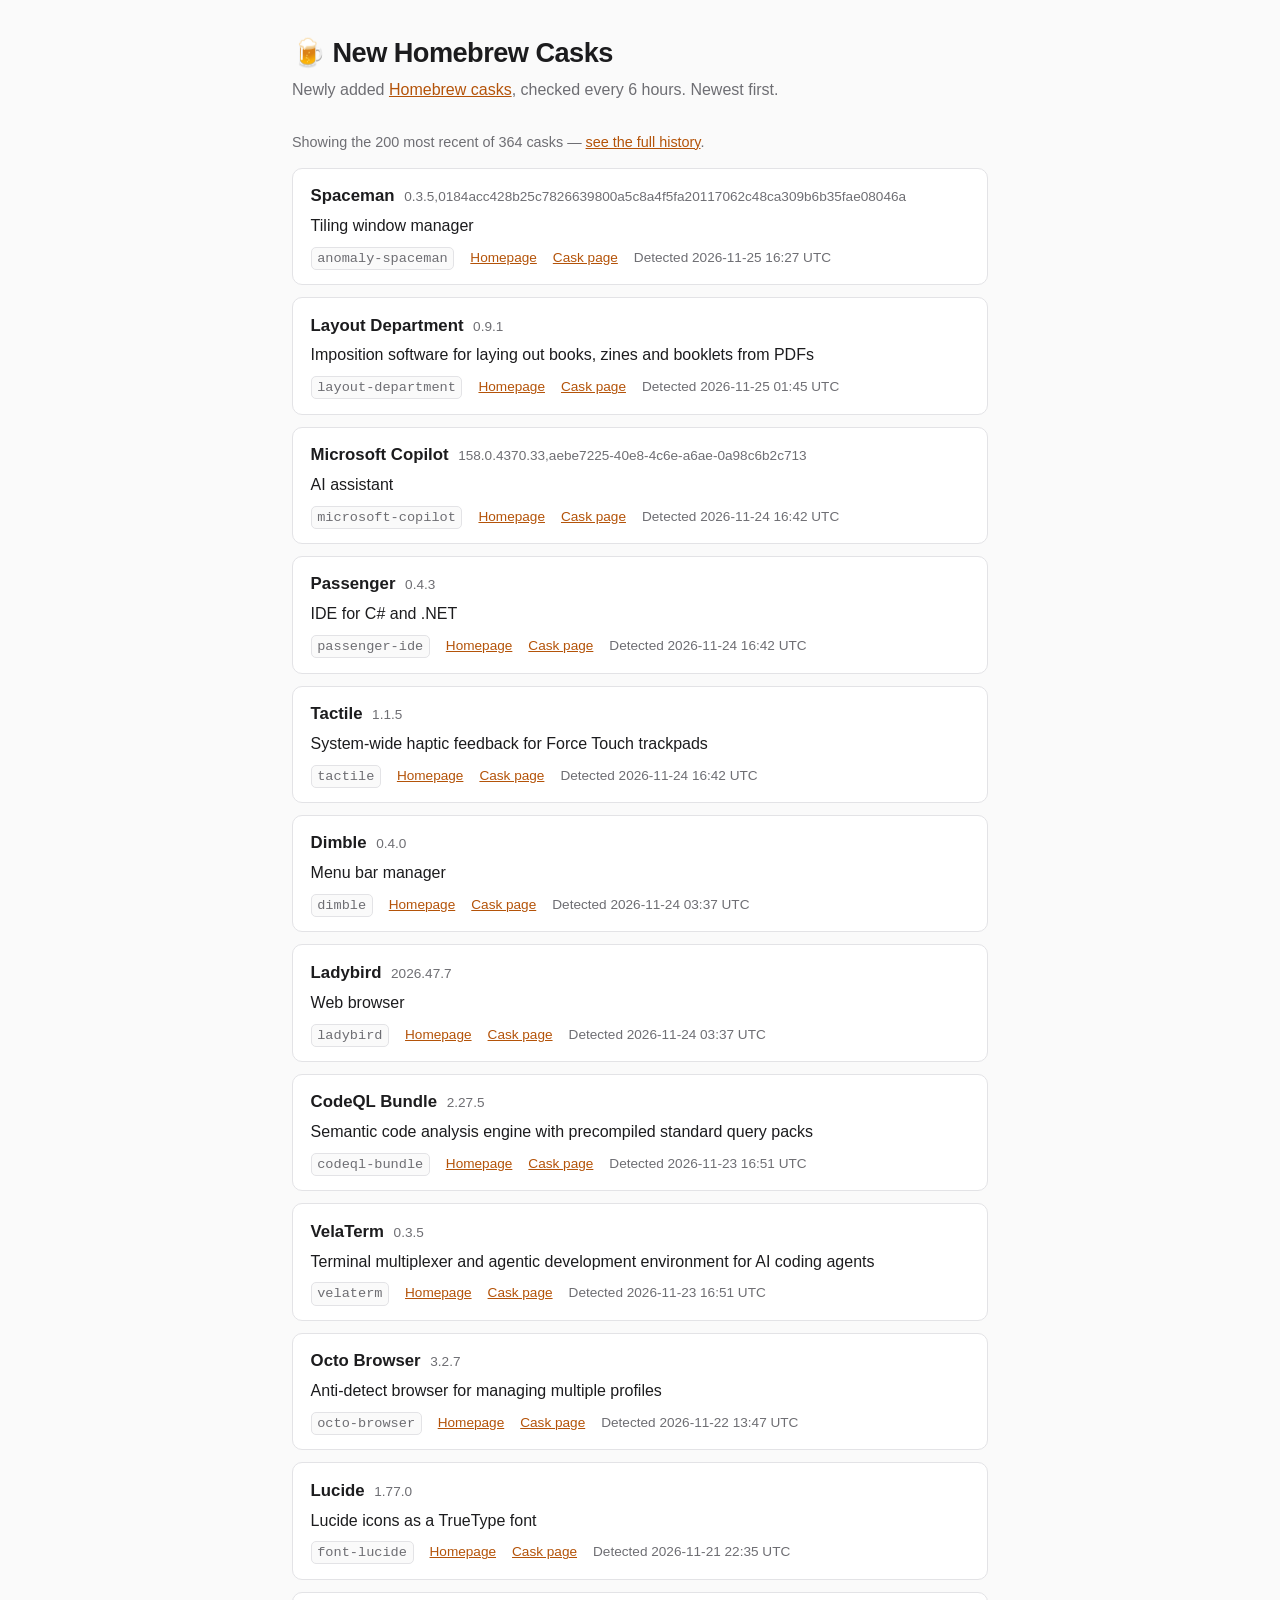
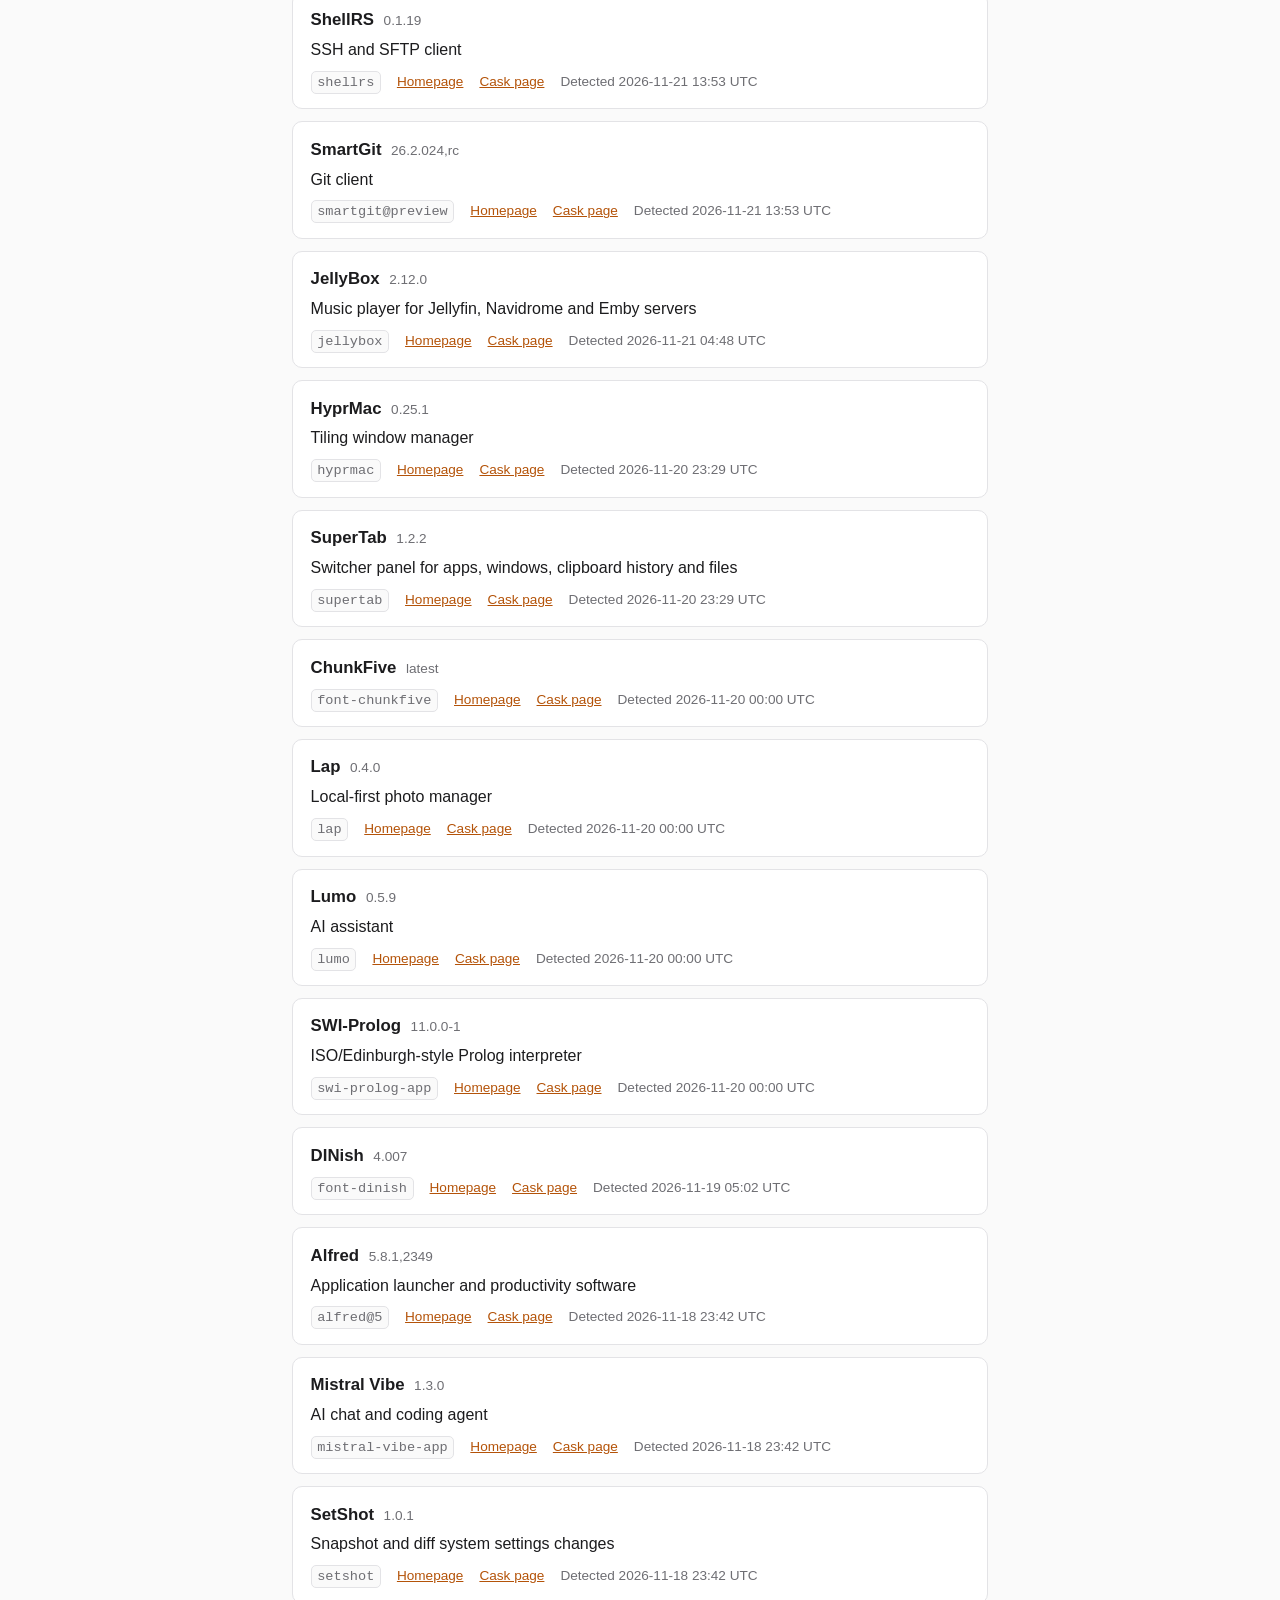
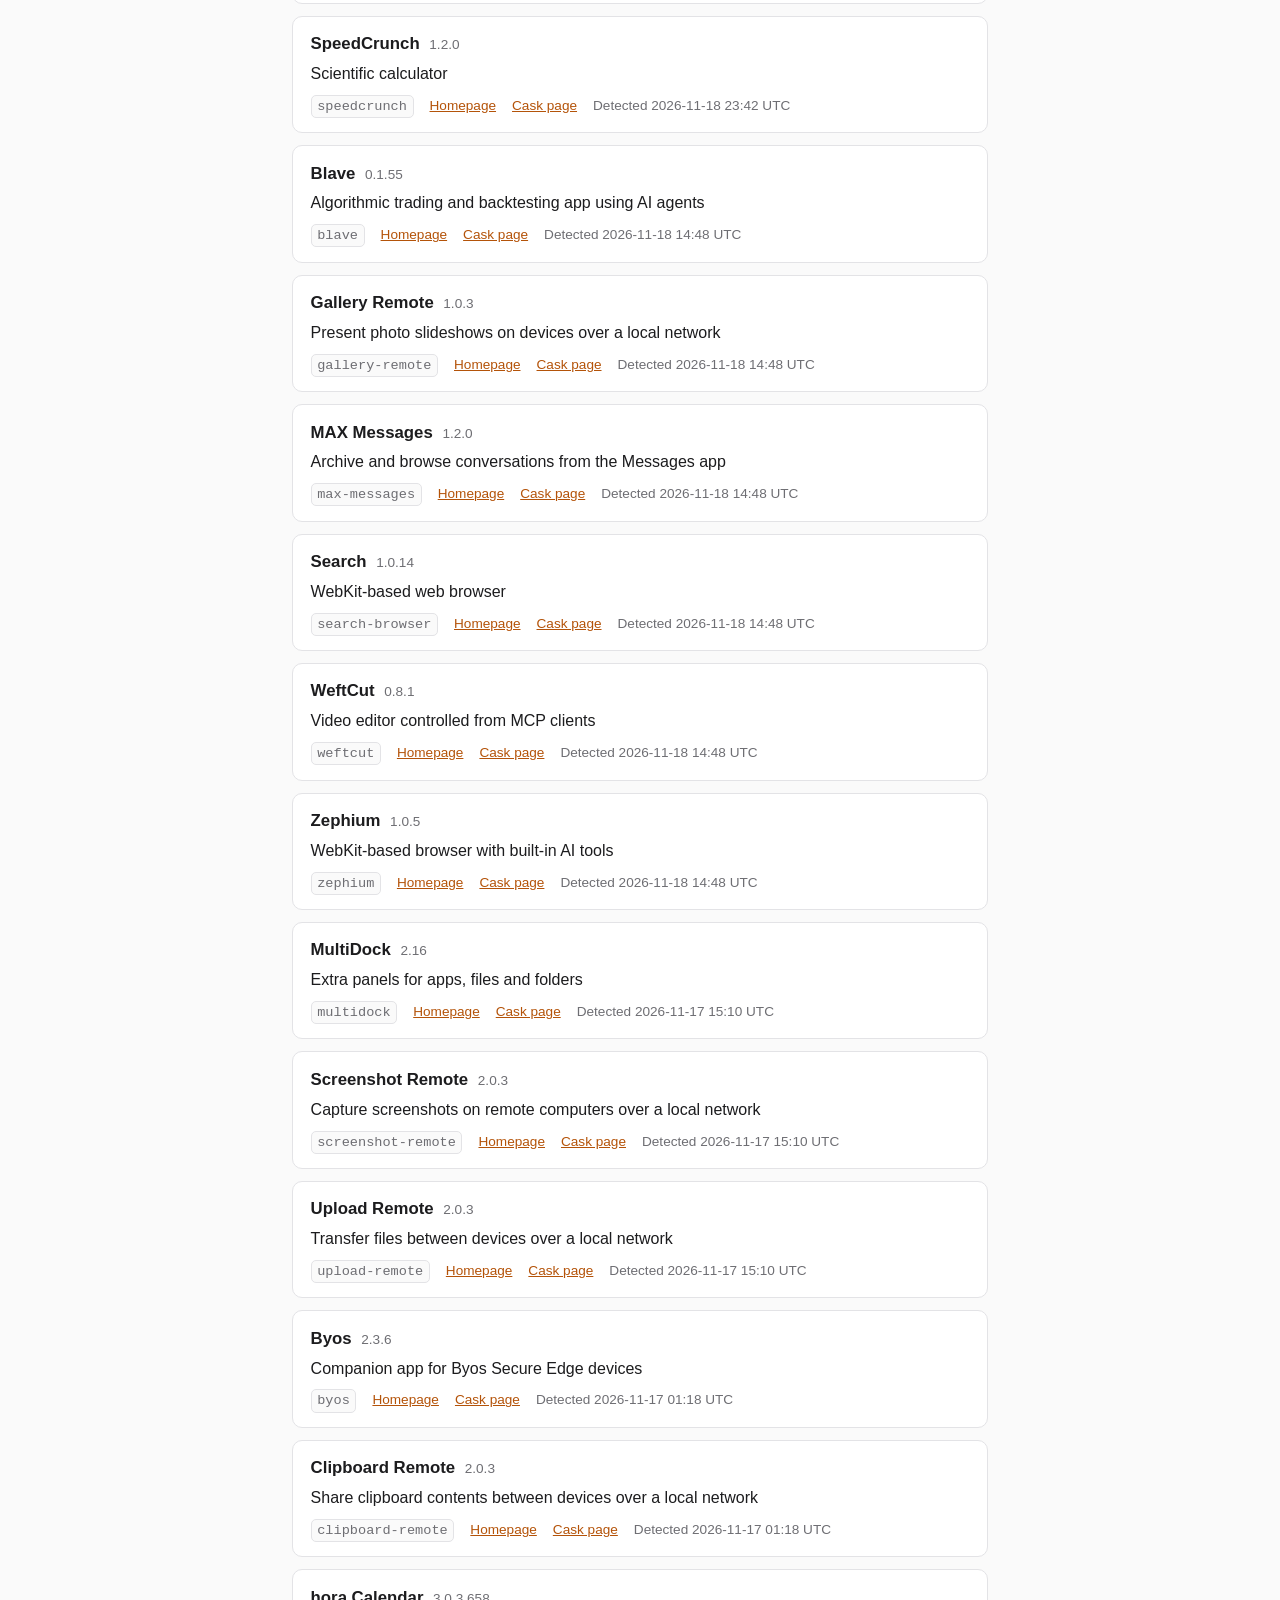
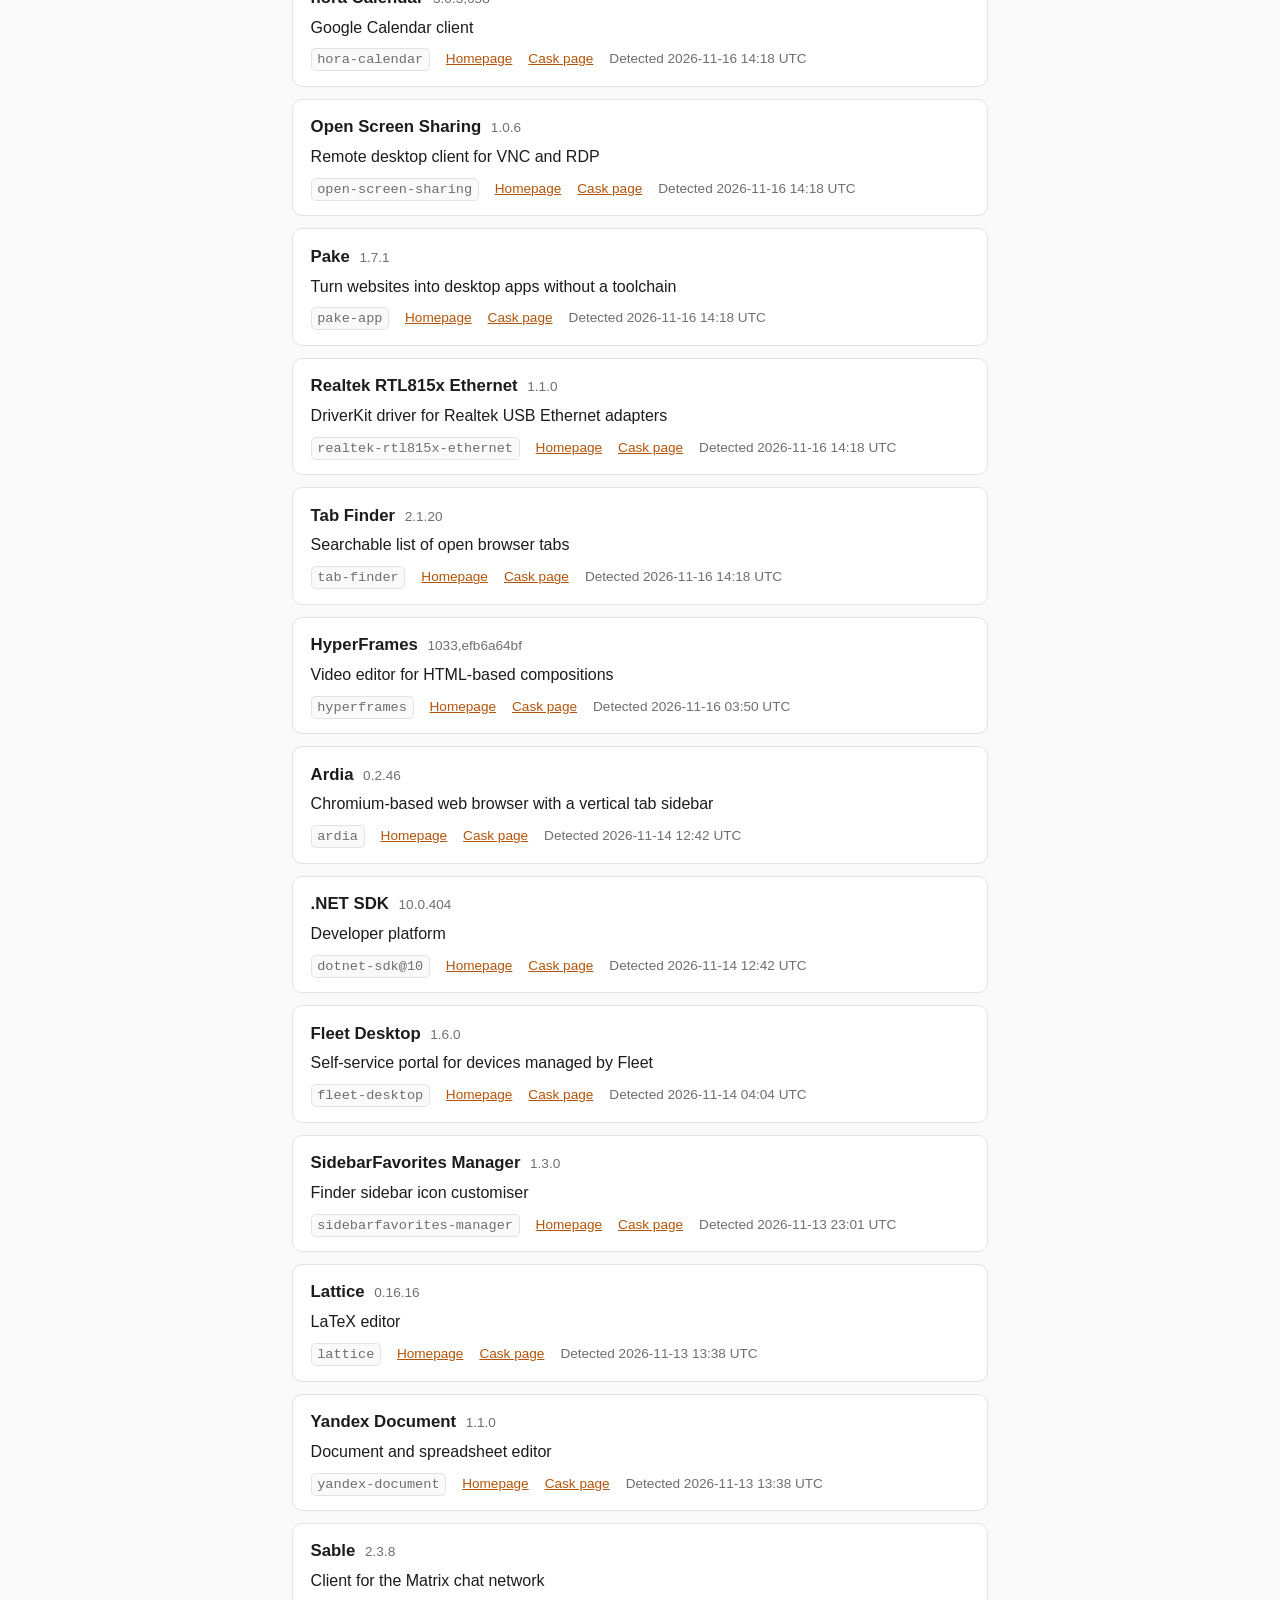
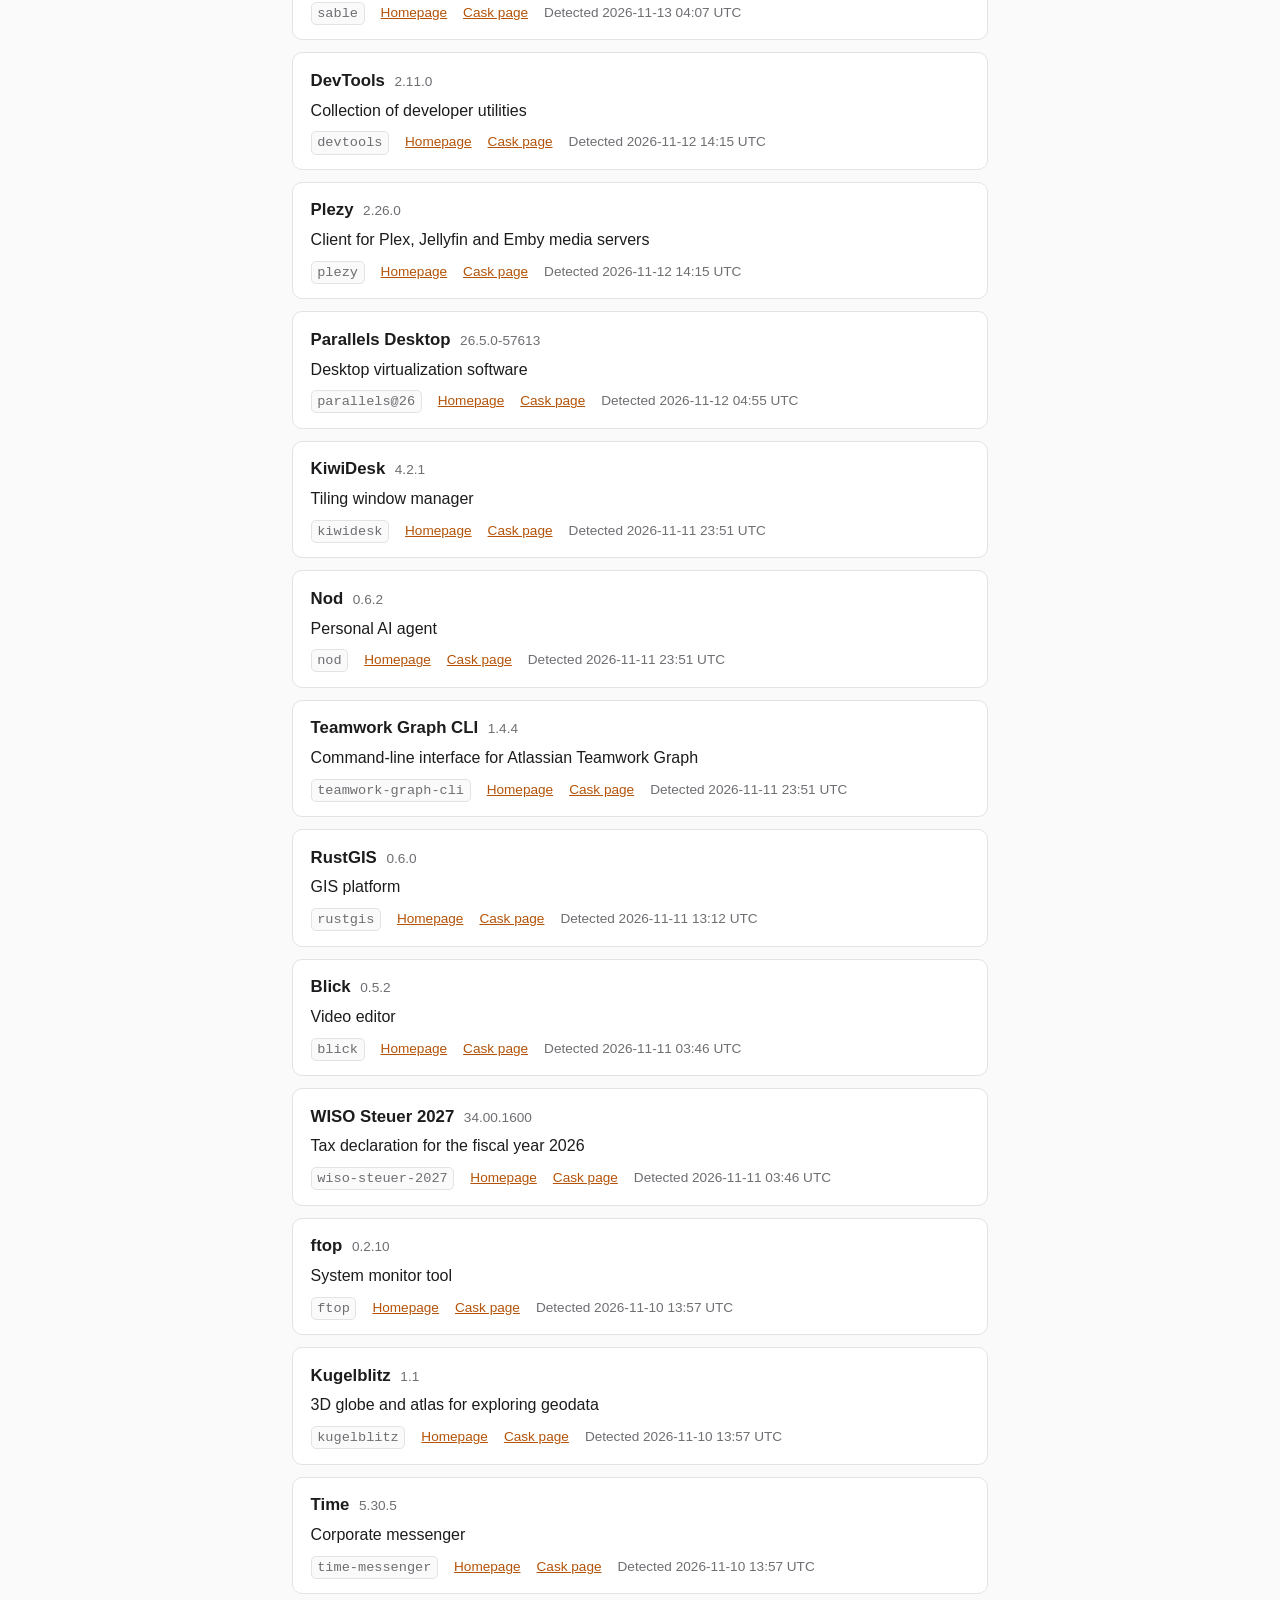
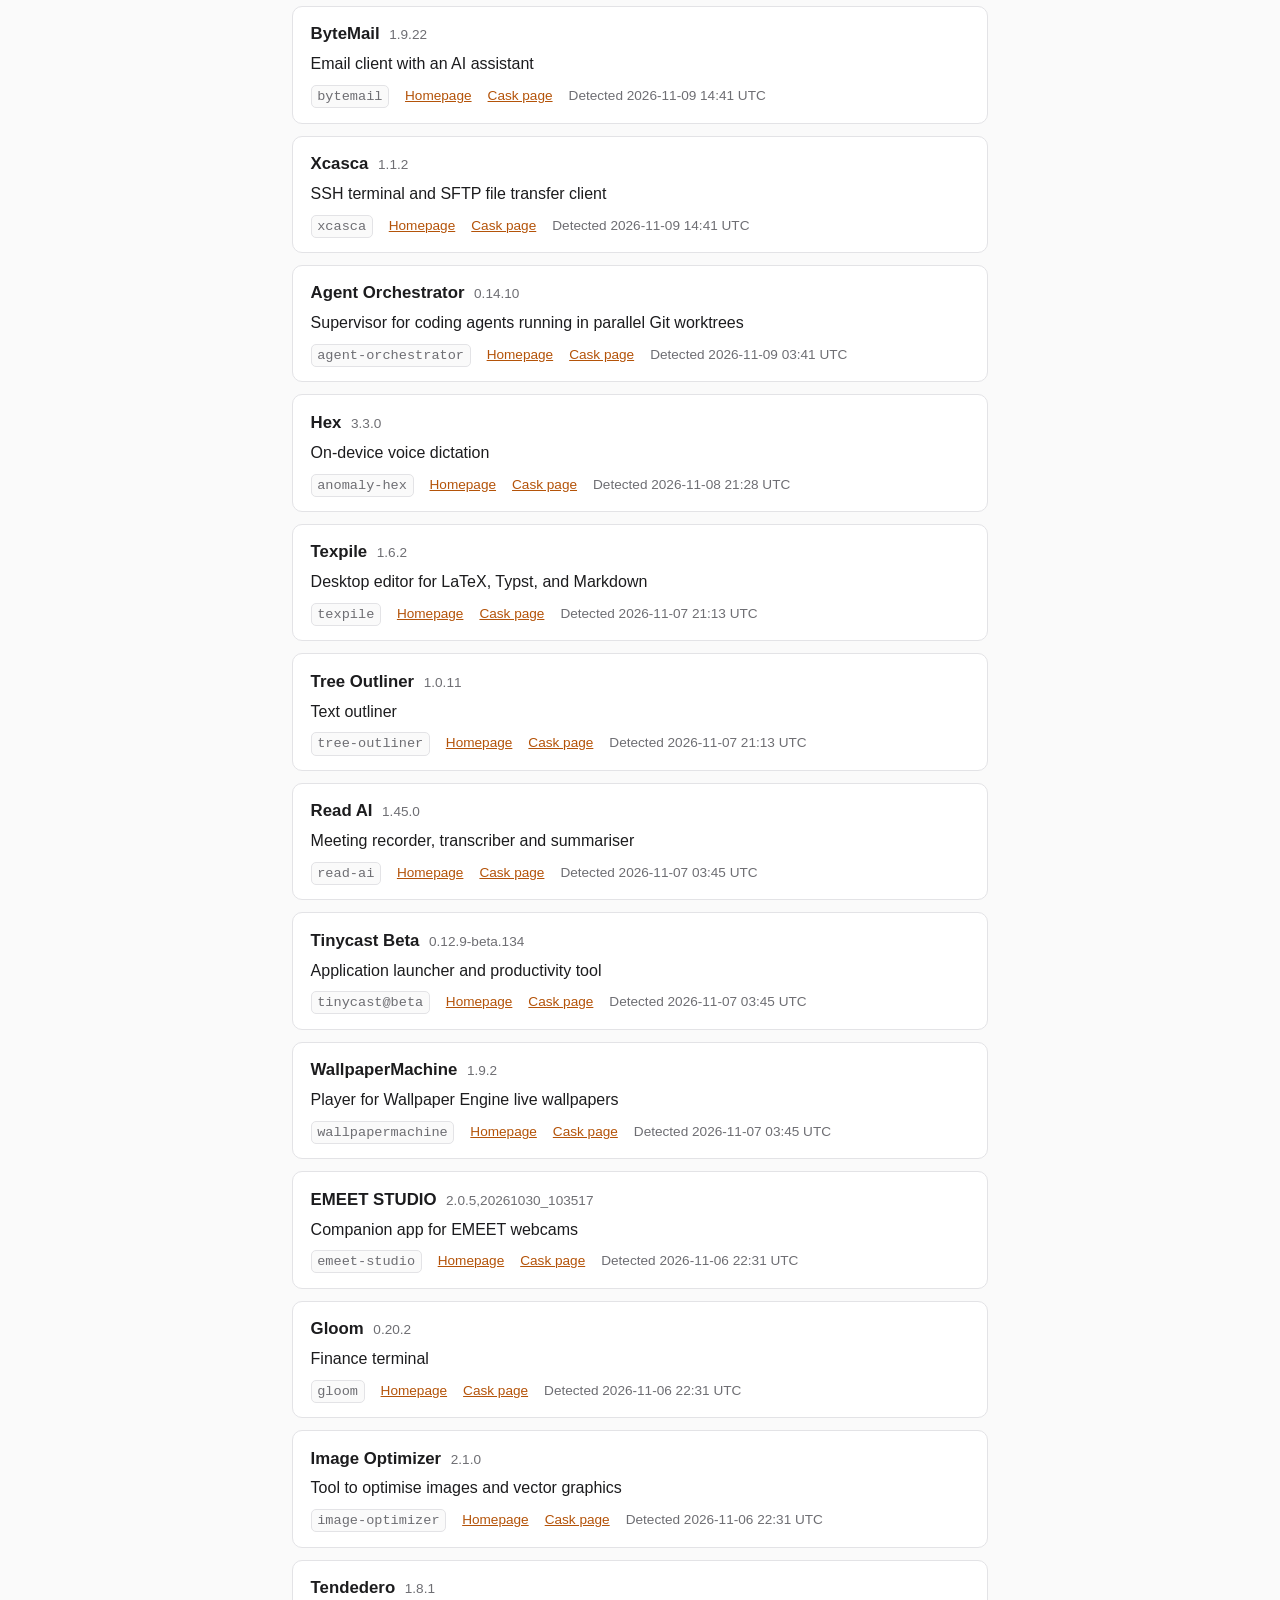
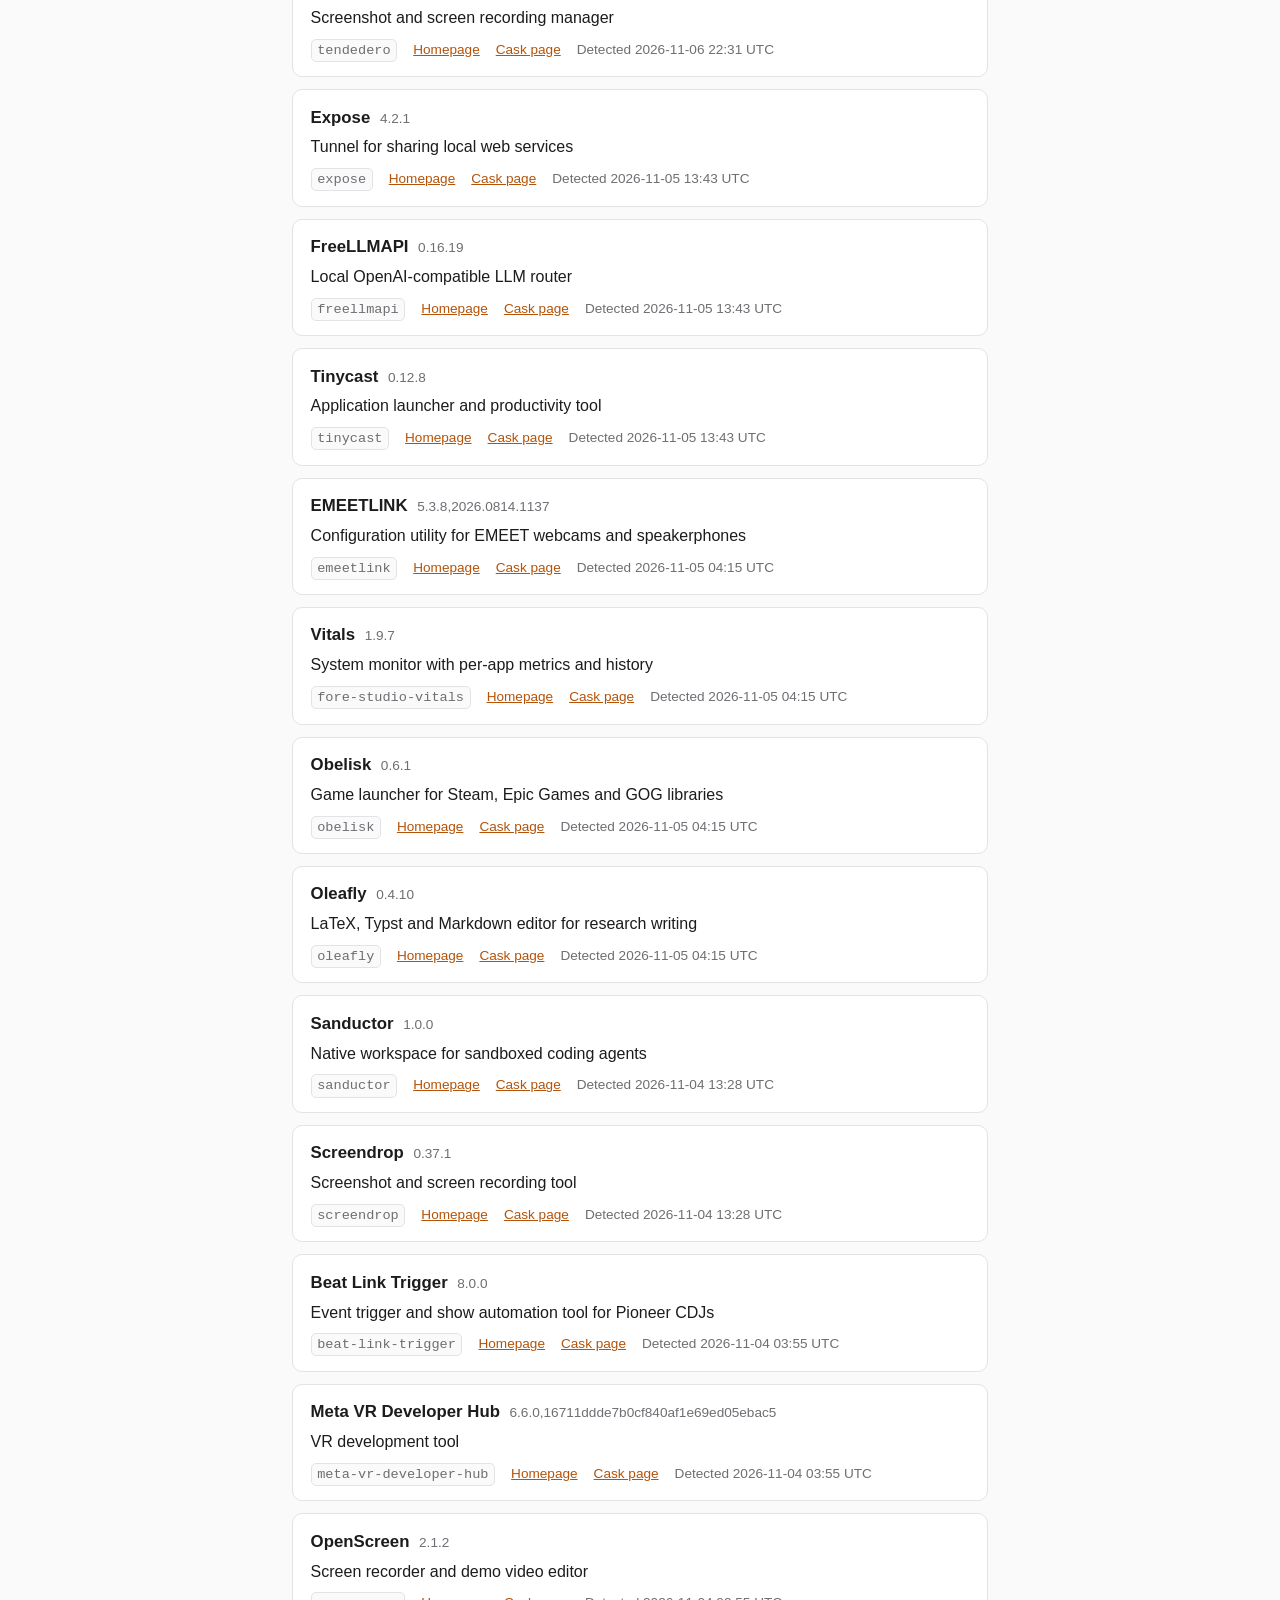
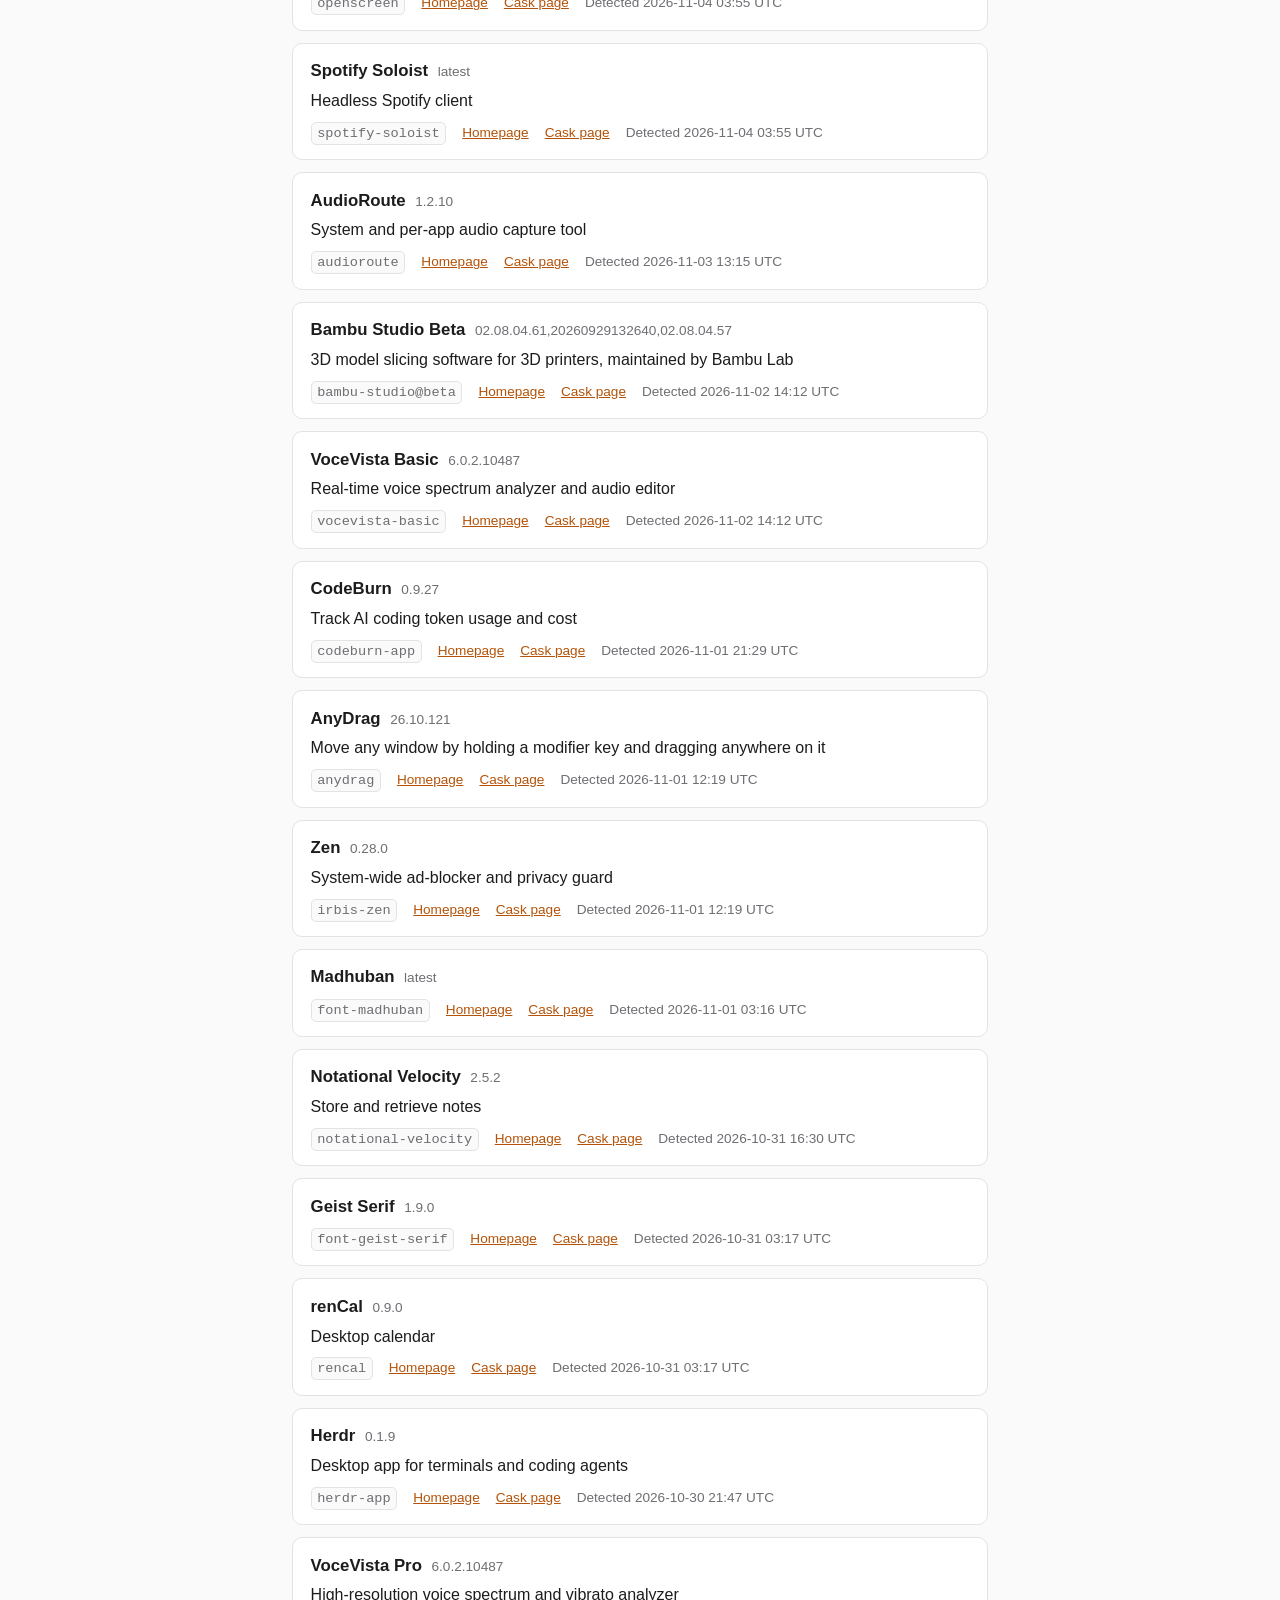
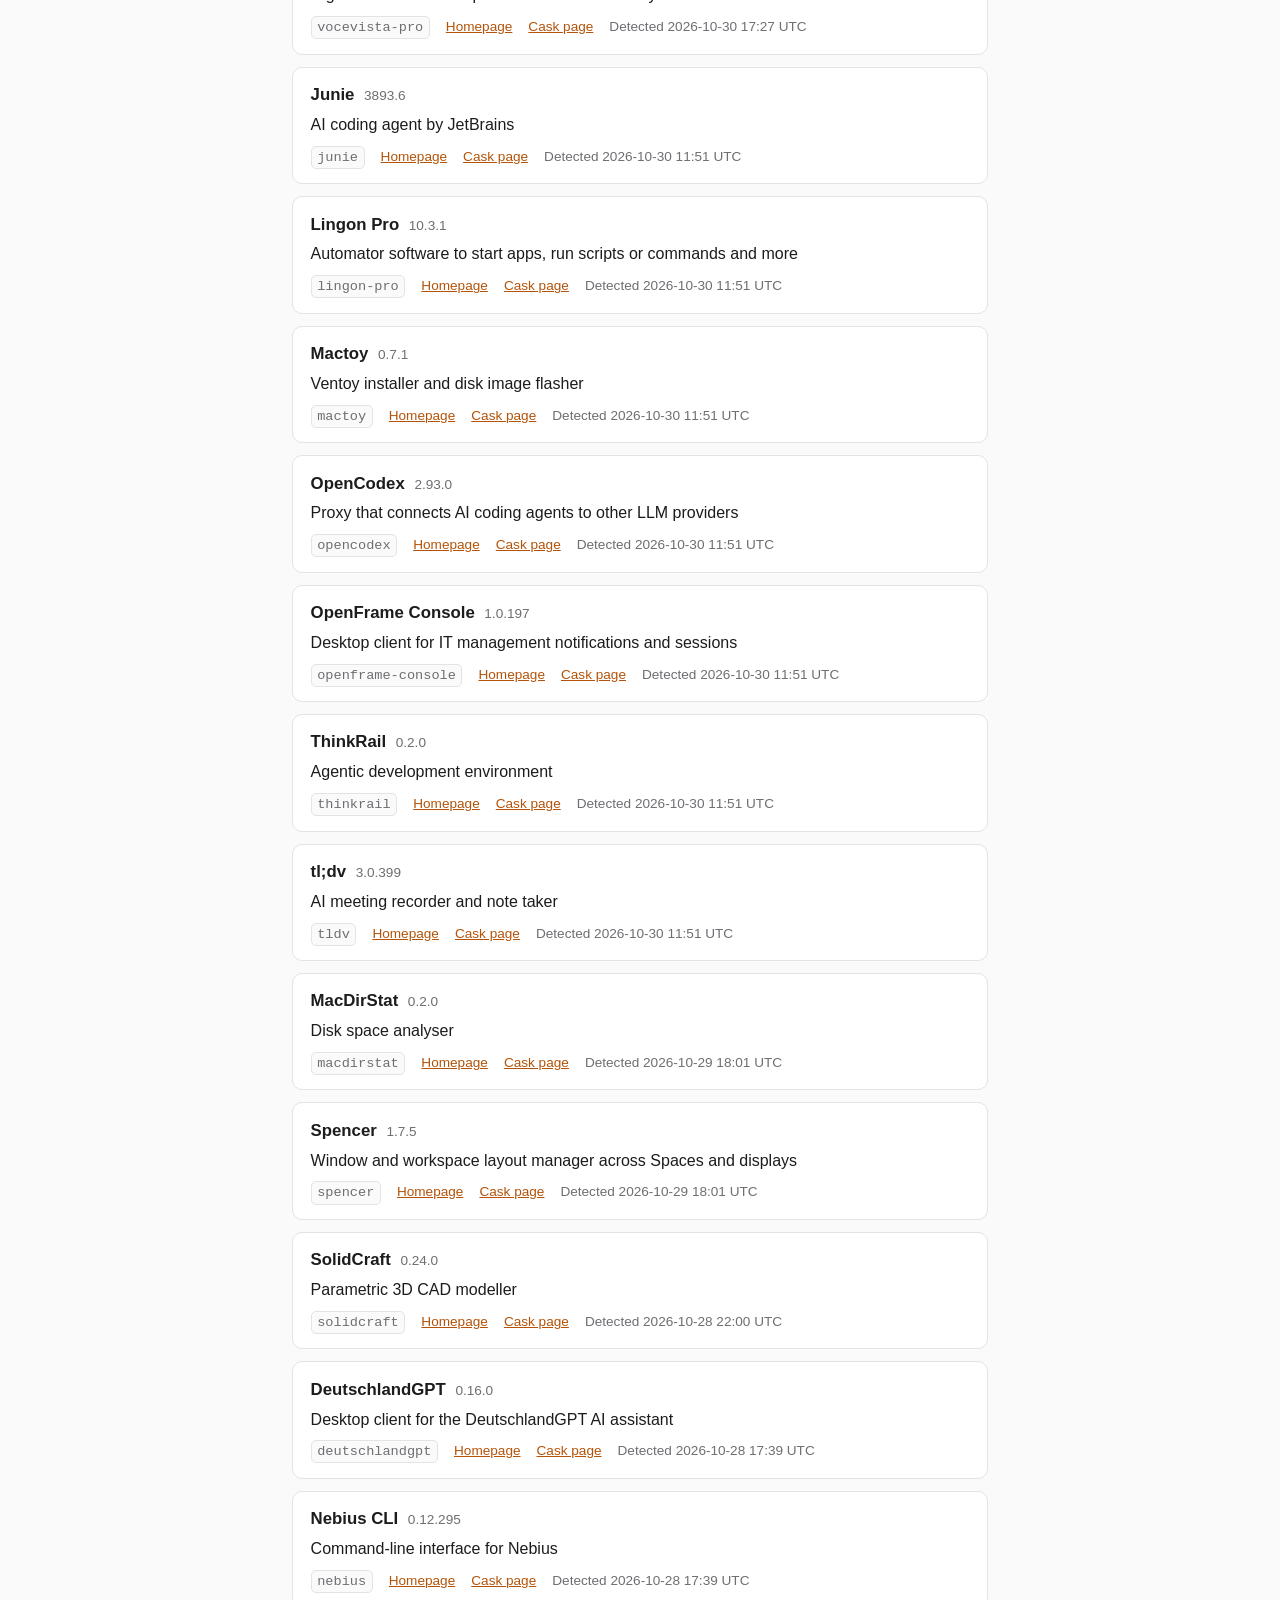
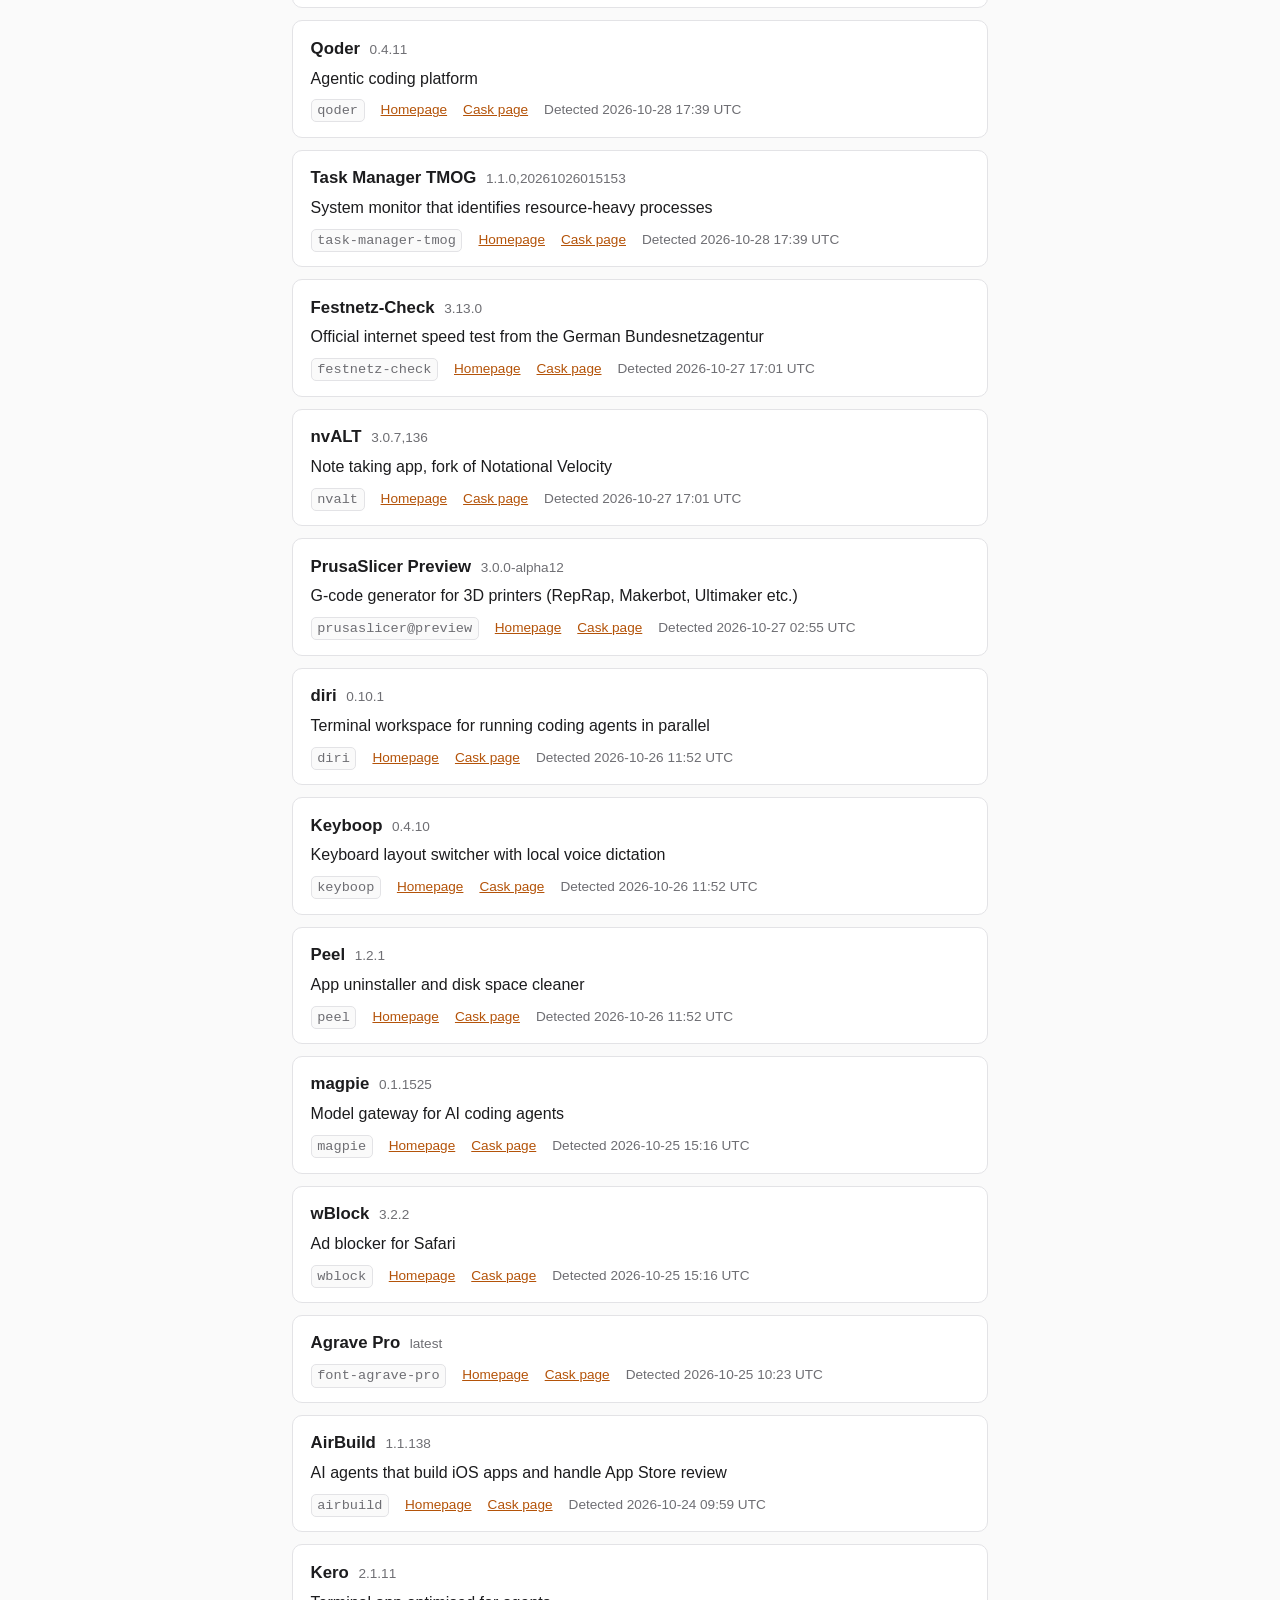
==== commit ff34b79b: "Update cask data (2026-11-25T16:27:54Z)" ====
--- a/docs/index.html
+++ b/docs/index.html
@@ -20,7 +20,7 @@
     
       
         <p class="notice">
-          Showing the 200 most recent of 363 casks —
+          Showing the 200 most recent of 364 casks —
           <a href="history.html">see the full history</a>.
         </p>
       
@@ -28,6 +28,20 @@
         
         <li class="cask">
           <div class="cask-head">
+            <span class="cask-name">Spaceman</span>
+            <span class="cask-version">0.3.5,0184acc428b25c7826639800a5c8a4f5fa20117062c48ca309b6b35fae08046a</span>
+          </div>
+          <p class="cask-desc">Tiling window manager</p>
+          <div class="cask-meta">
+            <code class="cask-token">anomaly-spaceman</code>
+            <a href="https://anoma.ly/spaceman/" rel="noopener">Homepage</a>
+            <a href="https://formulae.brew.sh/cask/anomaly-spaceman" rel="noopener">Cask page</a>
+            <time datetime="2026-11-25T16:27:54Z">Detected 2026-11-25 16:27 UTC</time>
+          </div>
+        </li>
+        
+        <li class="cask">
+          <div class="cask-head">
             <span class="cask-name">Layout Department</span>
             <span class="cask-version">0.9.1</span>
           </div>
@@ -2808,20 +2822,6 @@
             <code class="cask-token">auto-tune-central</code>
             <a href="https://www.antarestech.com/" rel="noopener">Homepage</a>
             <a href="https://formulae.brew.sh/cask/auto-tune-central" rel="noopener">Cask page</a>
-            <time datetime="2026-10-07T12:18:44Z">Detected 2026-10-07 12:18 UTC</time>
-          </div>
-        </li>
-        
-        <li class="cask">
-          <div class="cask-head">
-            <span class="cask-name">Buildin</span>
-            <span class="cask-version">2.0.4</span>
-          </div>
-          <p class="cask-desc">Collaborative workspace for notes, documents and wikis</p>
-          <div class="cask-meta">
-            <code class="cask-token">buildin</code>
-            <a href="https://buildin.ai/" rel="noopener">Homepage</a>
-            <a href="https://formulae.brew.sh/cask/buildin" rel="noopener">Cask page</a>
             <time datetime="2026-10-07T12:18:44Z">Detected 2026-10-07 12:18 UTC</time>
           </div>
         </li>
@@ -2832,10 +2832,10 @@
 
   <footer>
     
-      <p><a href="history.html">Full history (363 casks) →</a></p>
+      <p><a href="history.html">Full history (364 casks) →</a></p>
     
     <p>
-      Last updated 2026-11-25 01:45 UTC ·
+      Last updated 2026-11-25 16:27 UTC ·
       <a href="feed.xml">RSS feed</a> ·
       Data from the <a href="https://formulae.brew.sh/">Homebrew formulae API</a>
     </p>
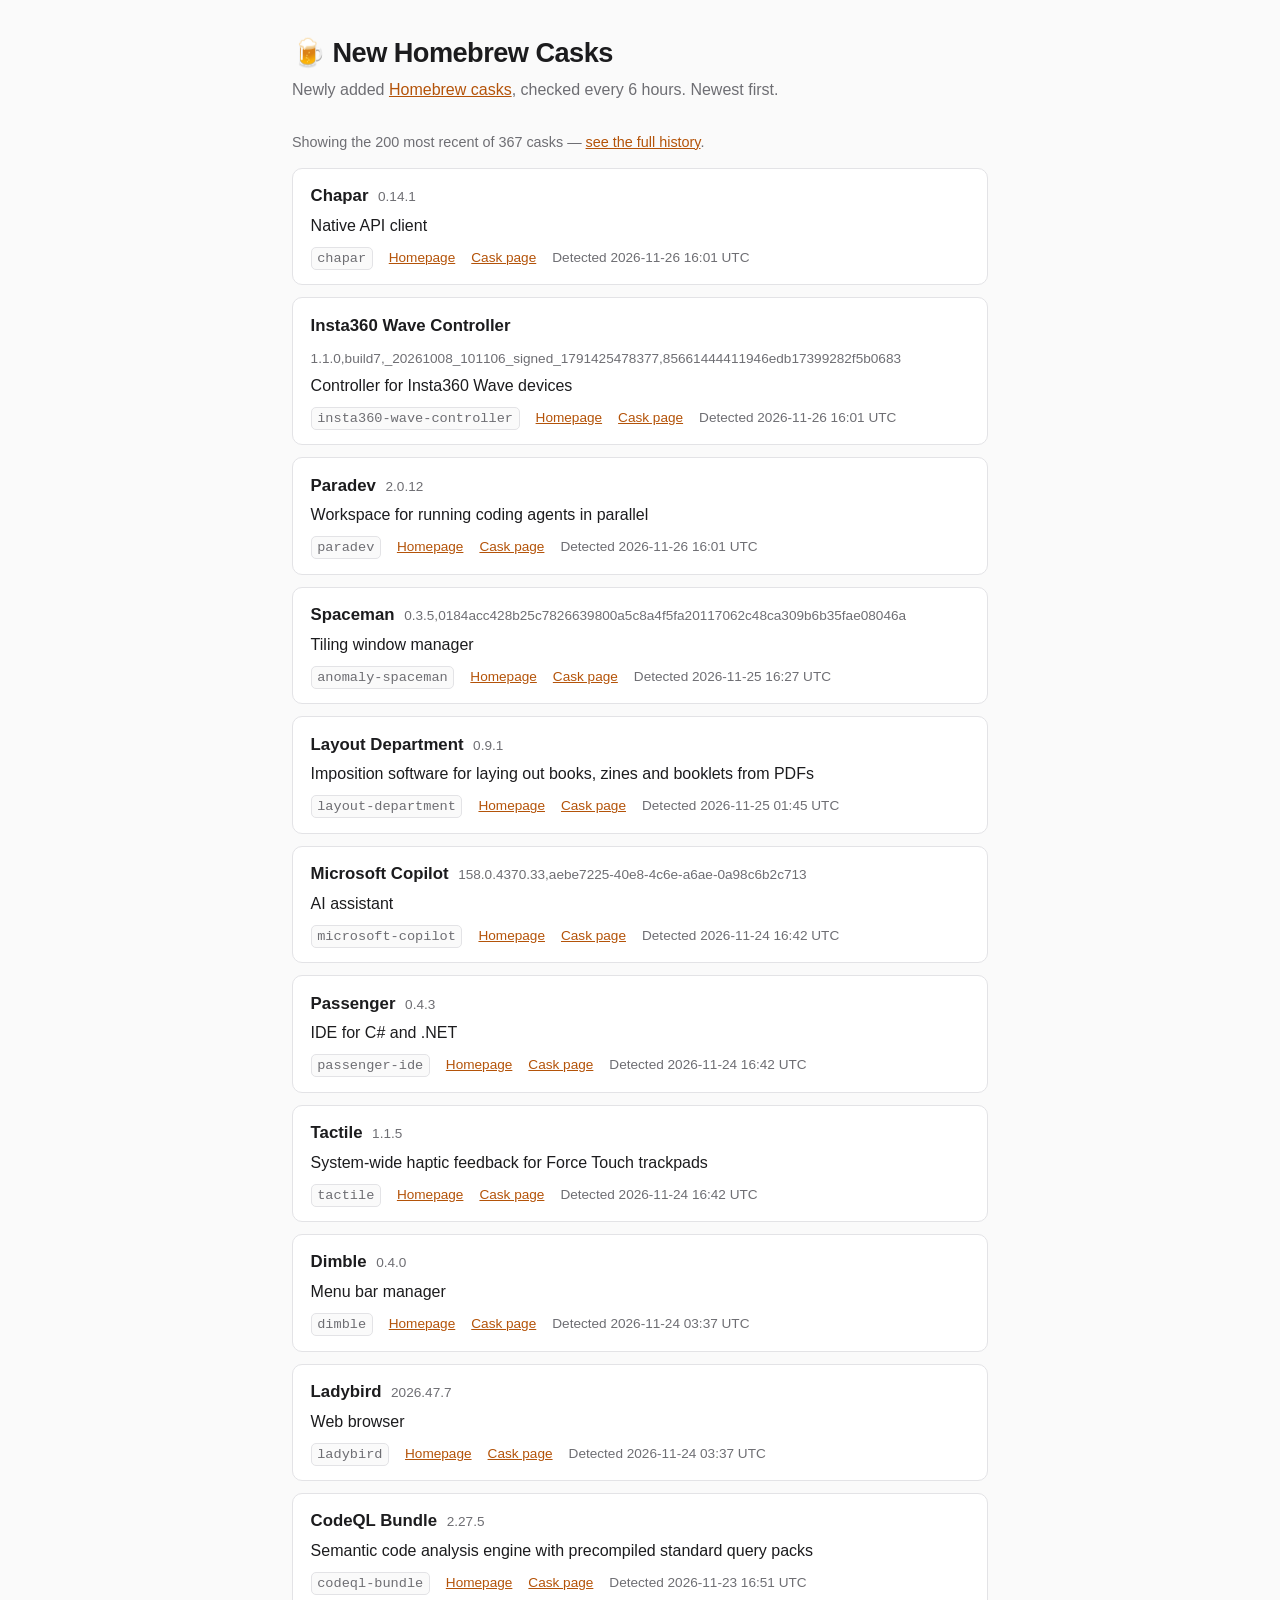
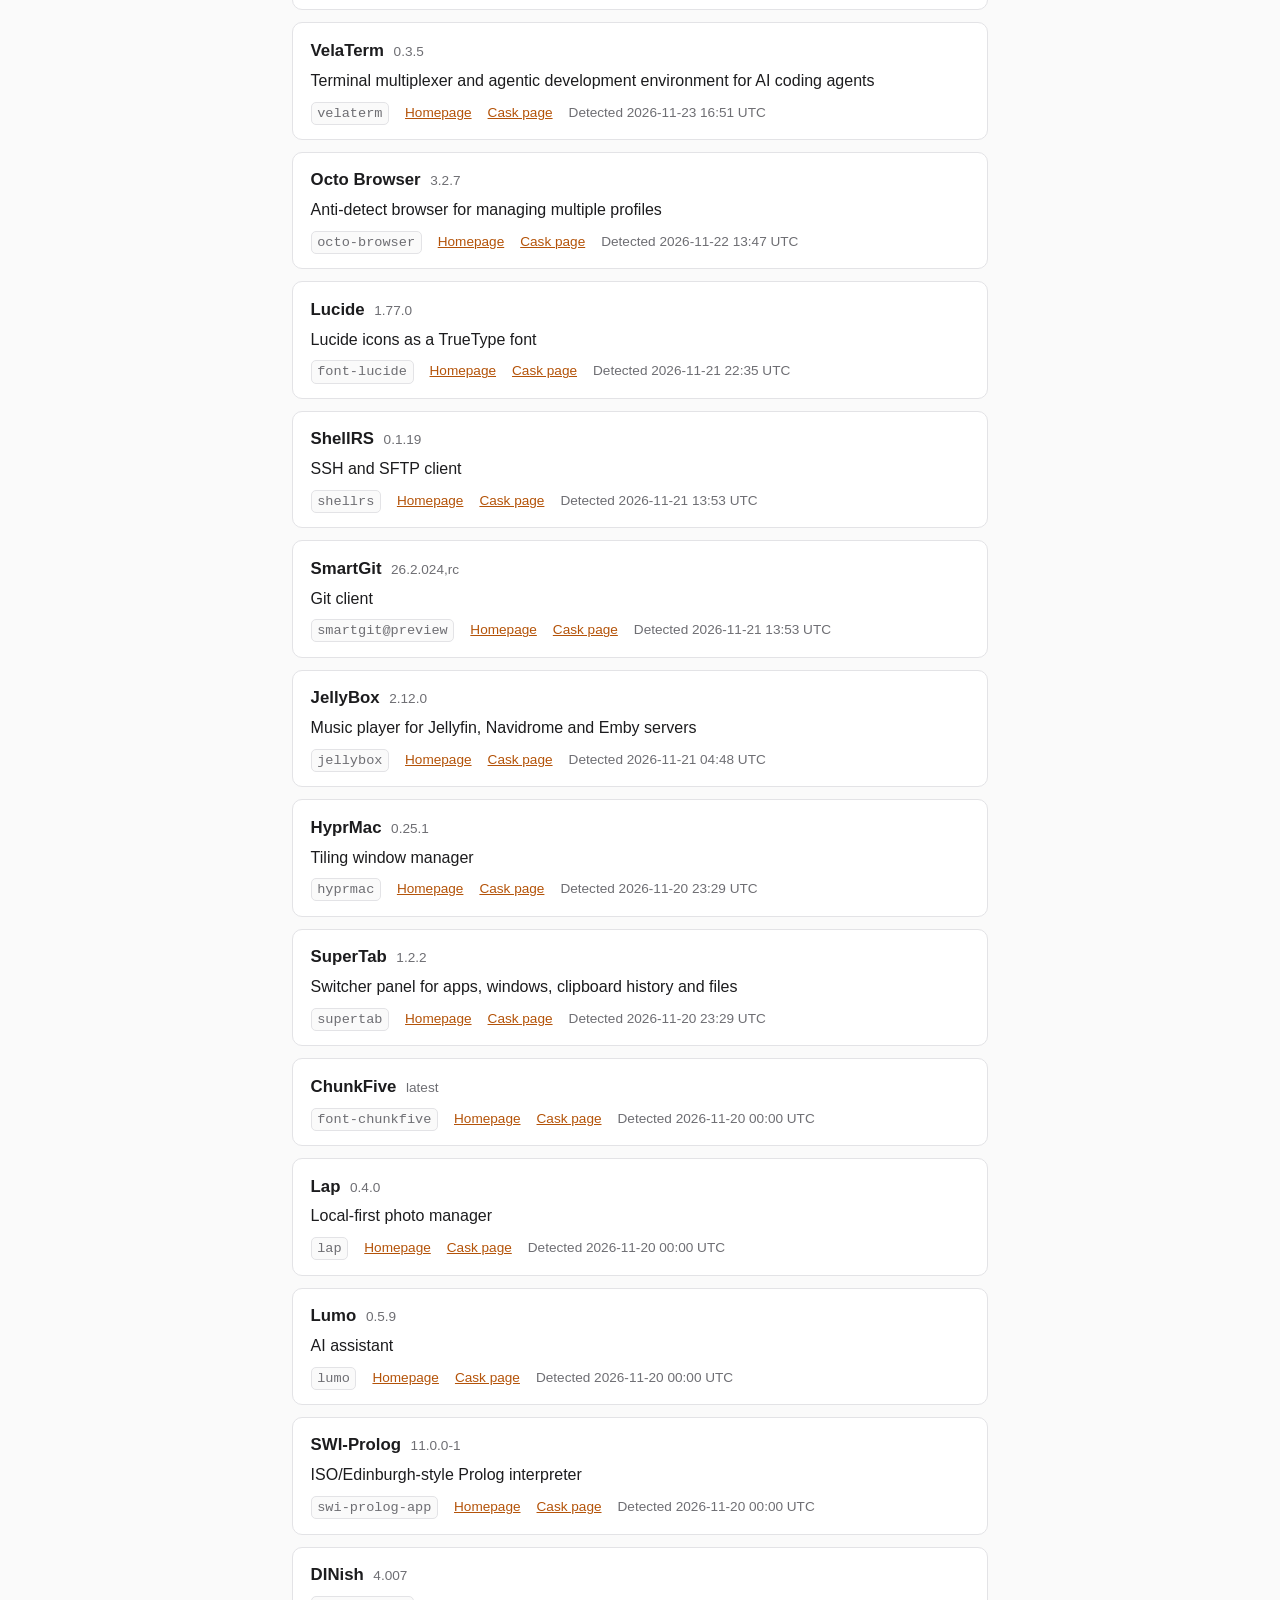
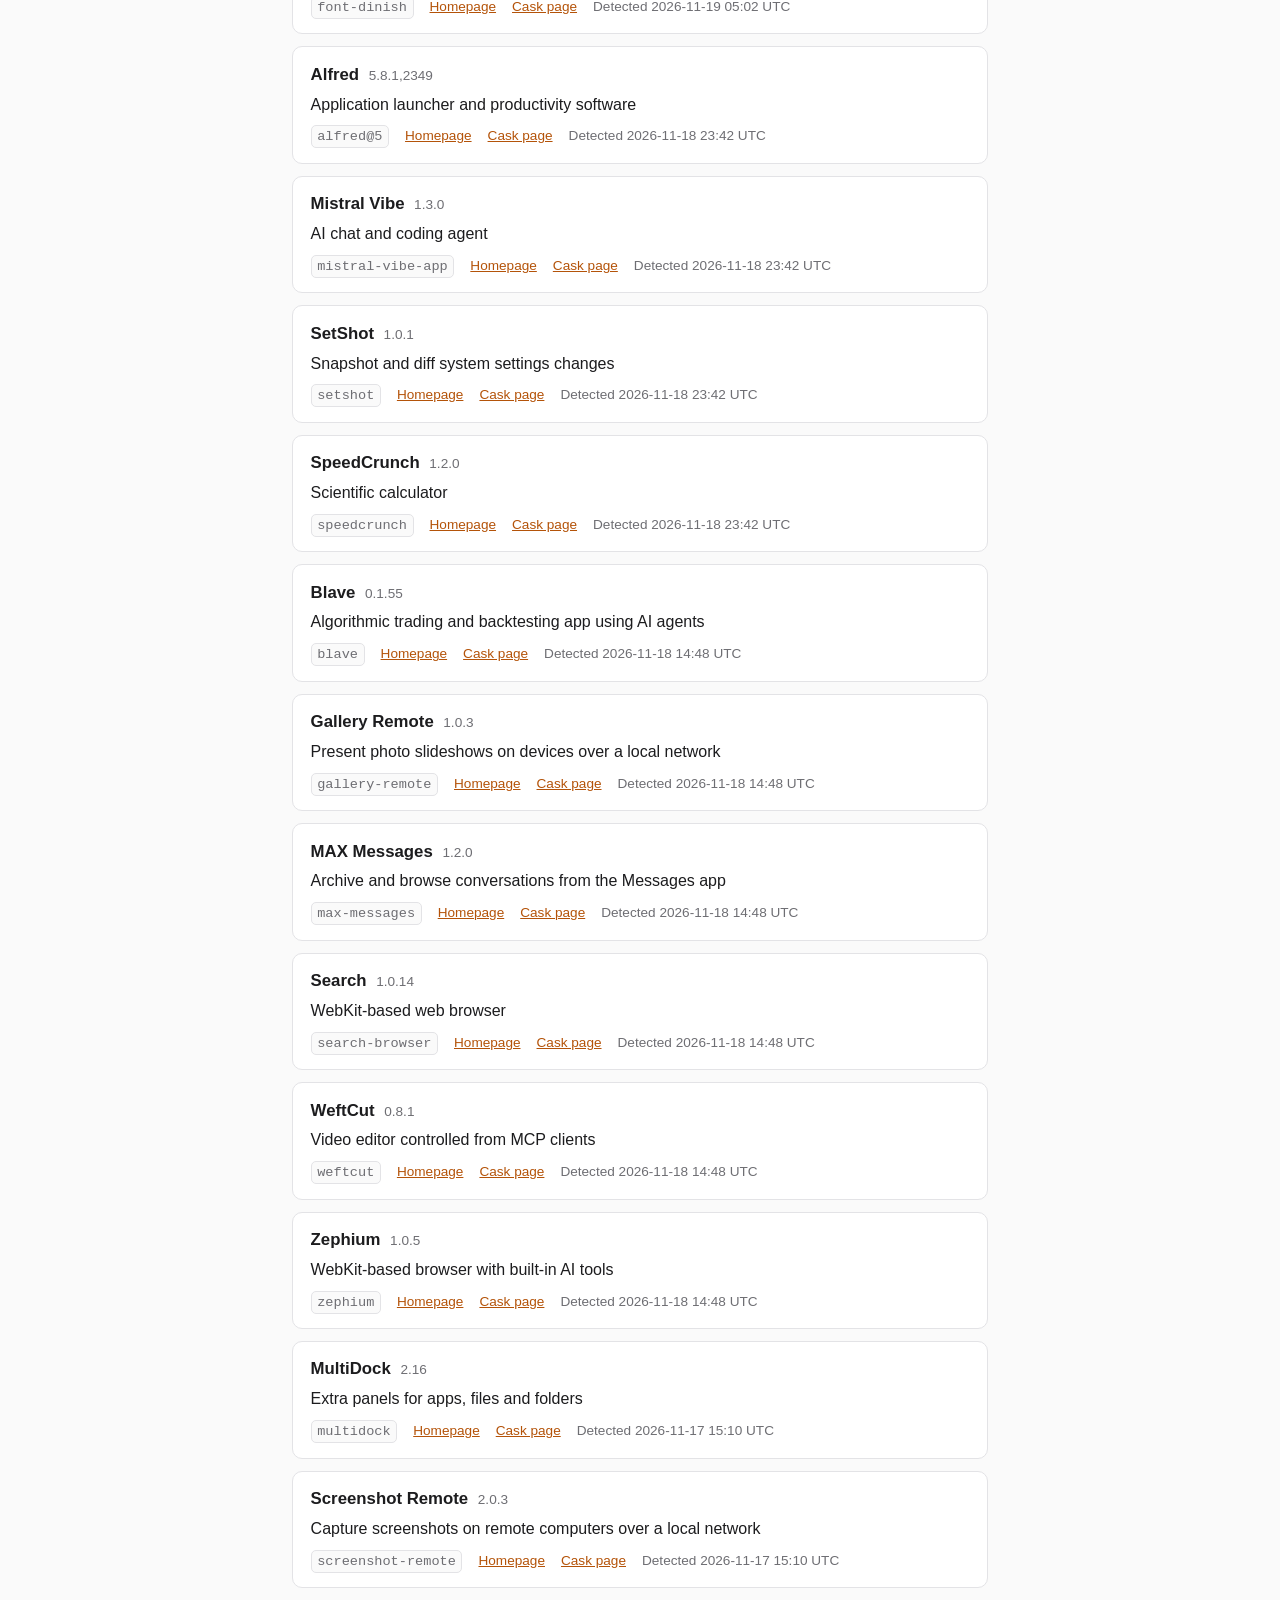
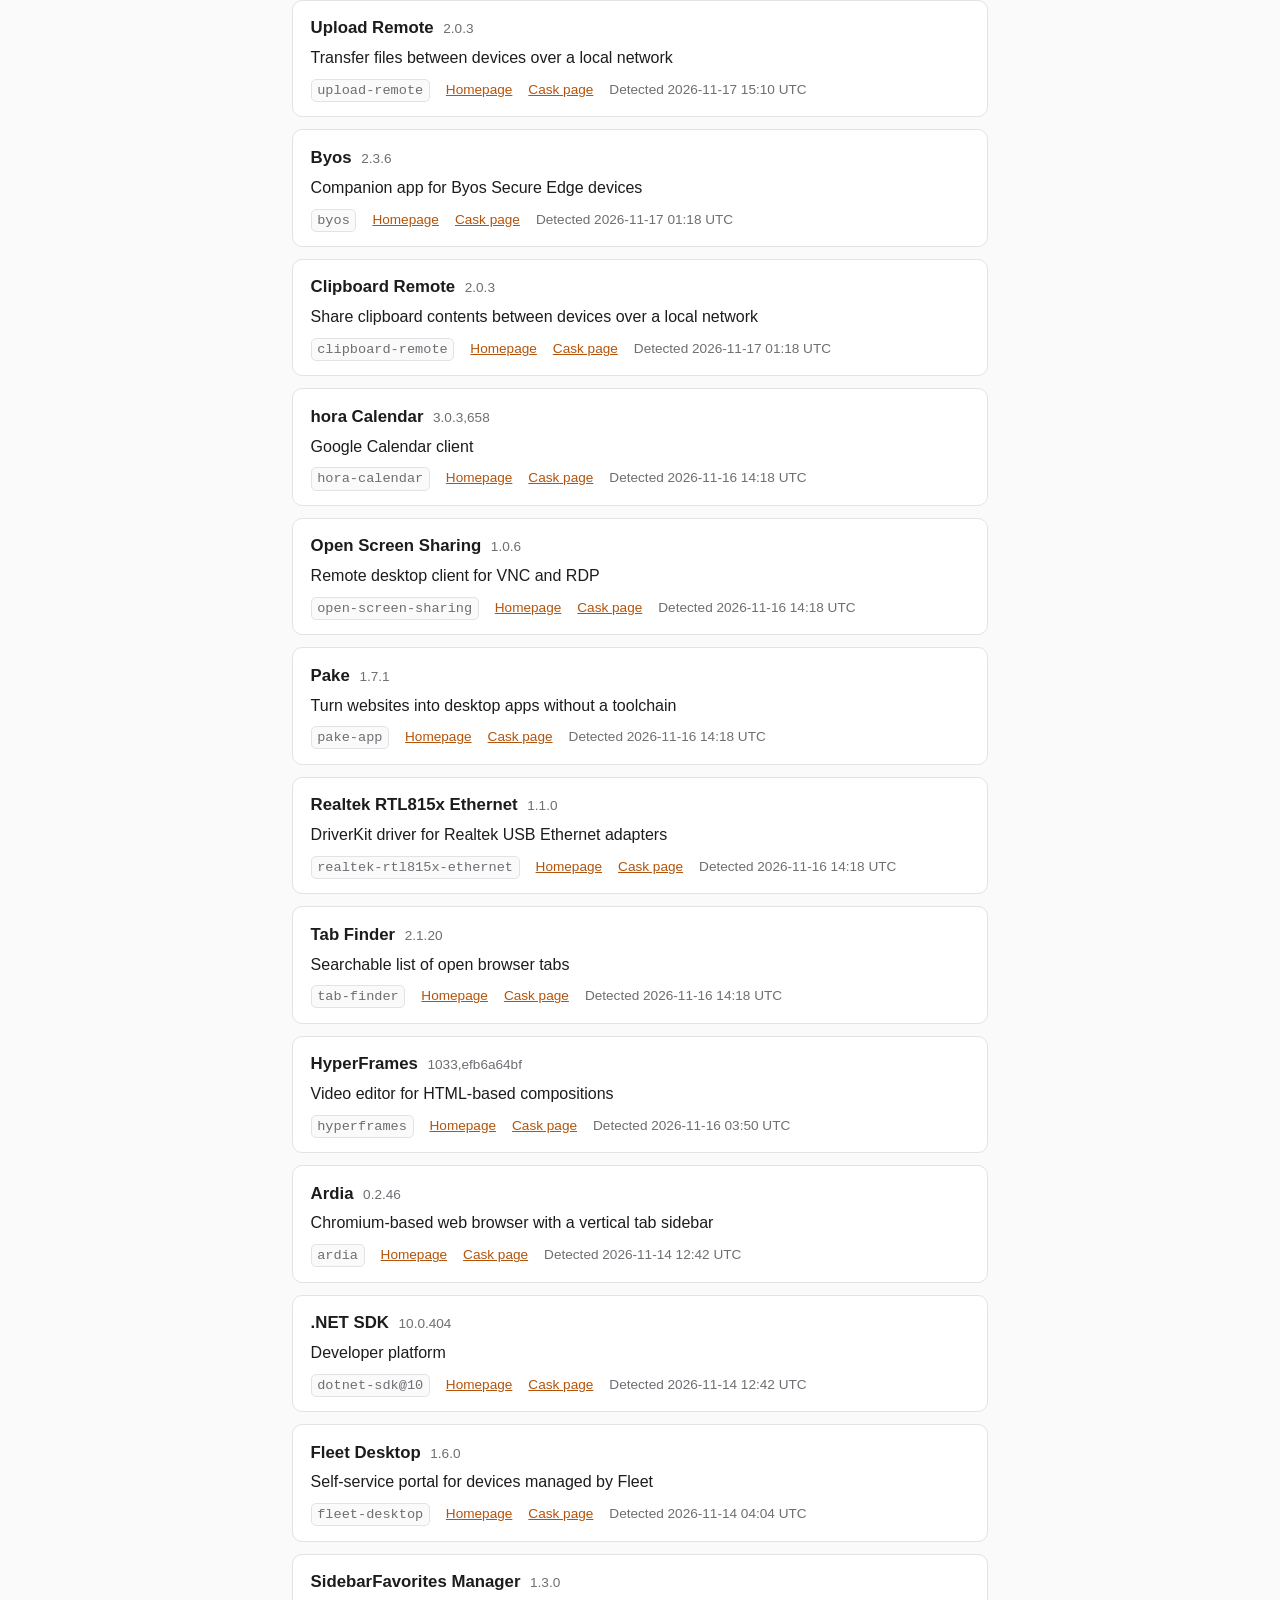
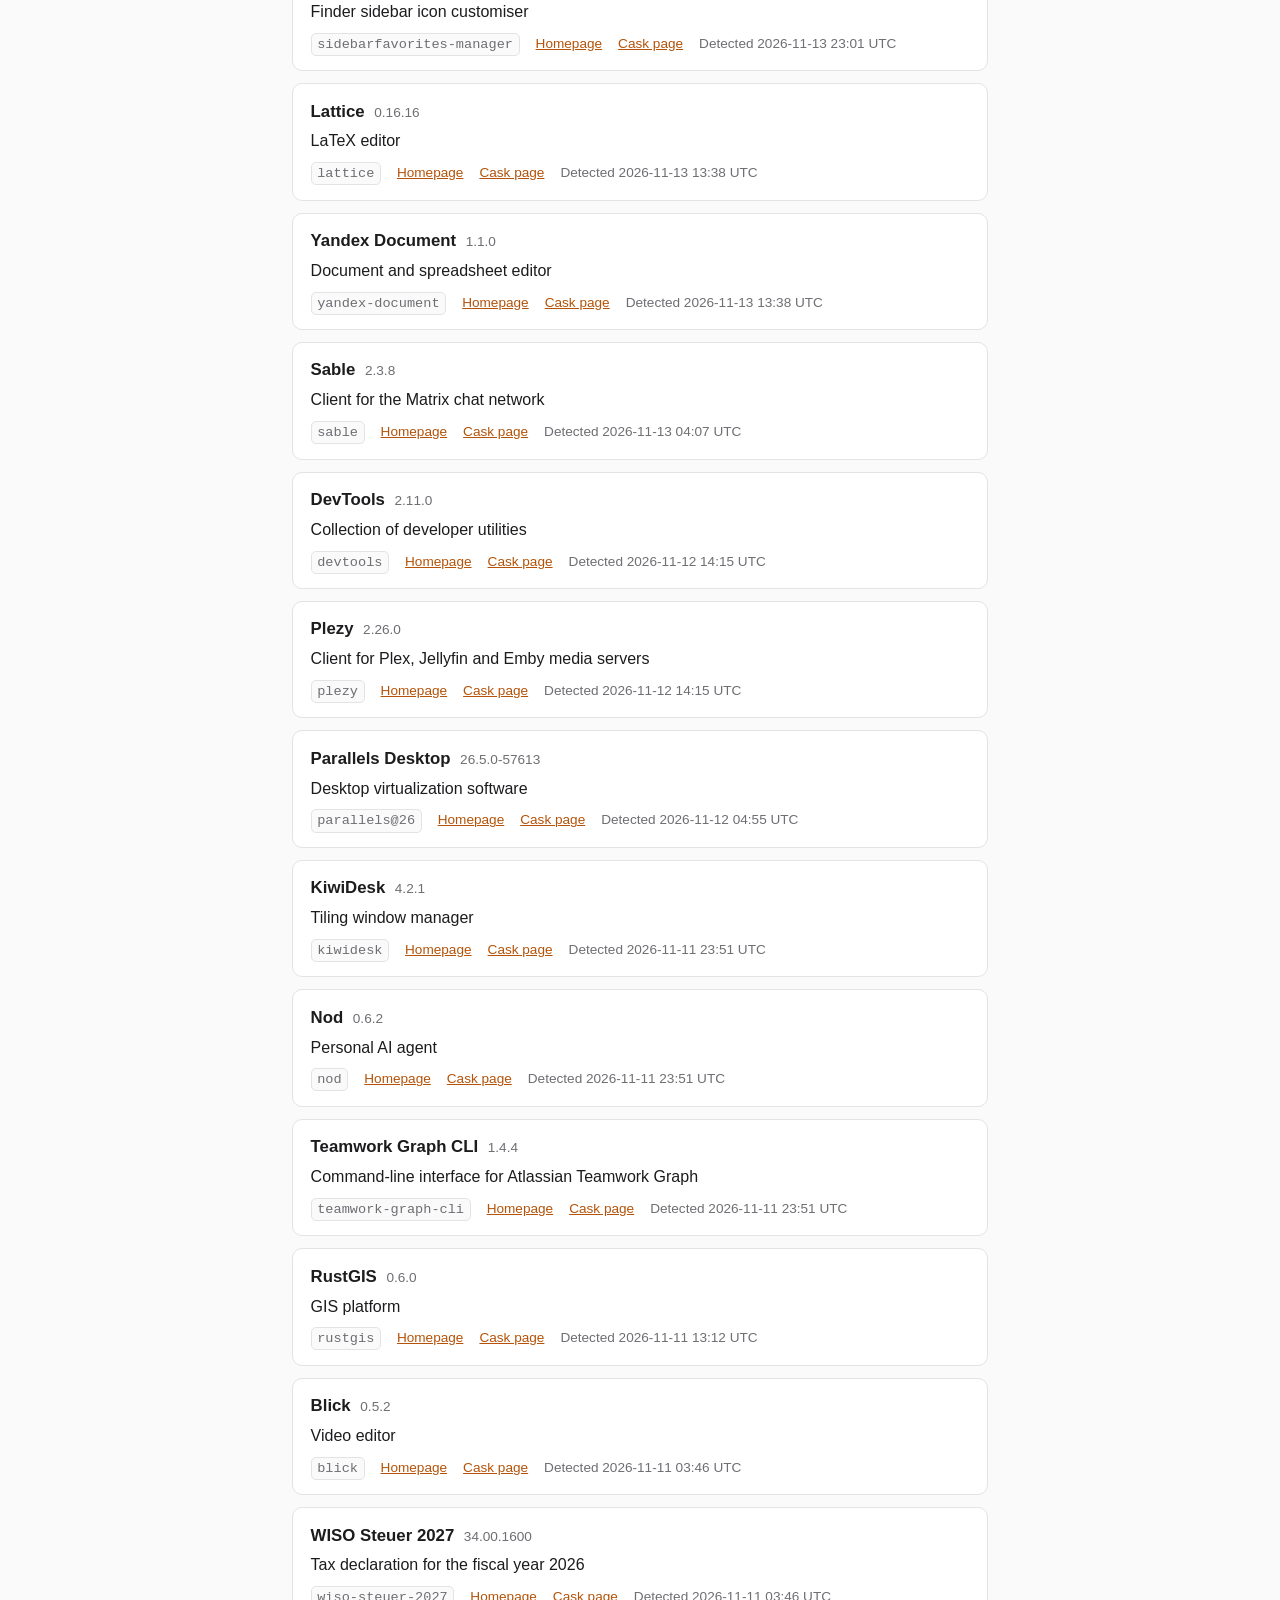
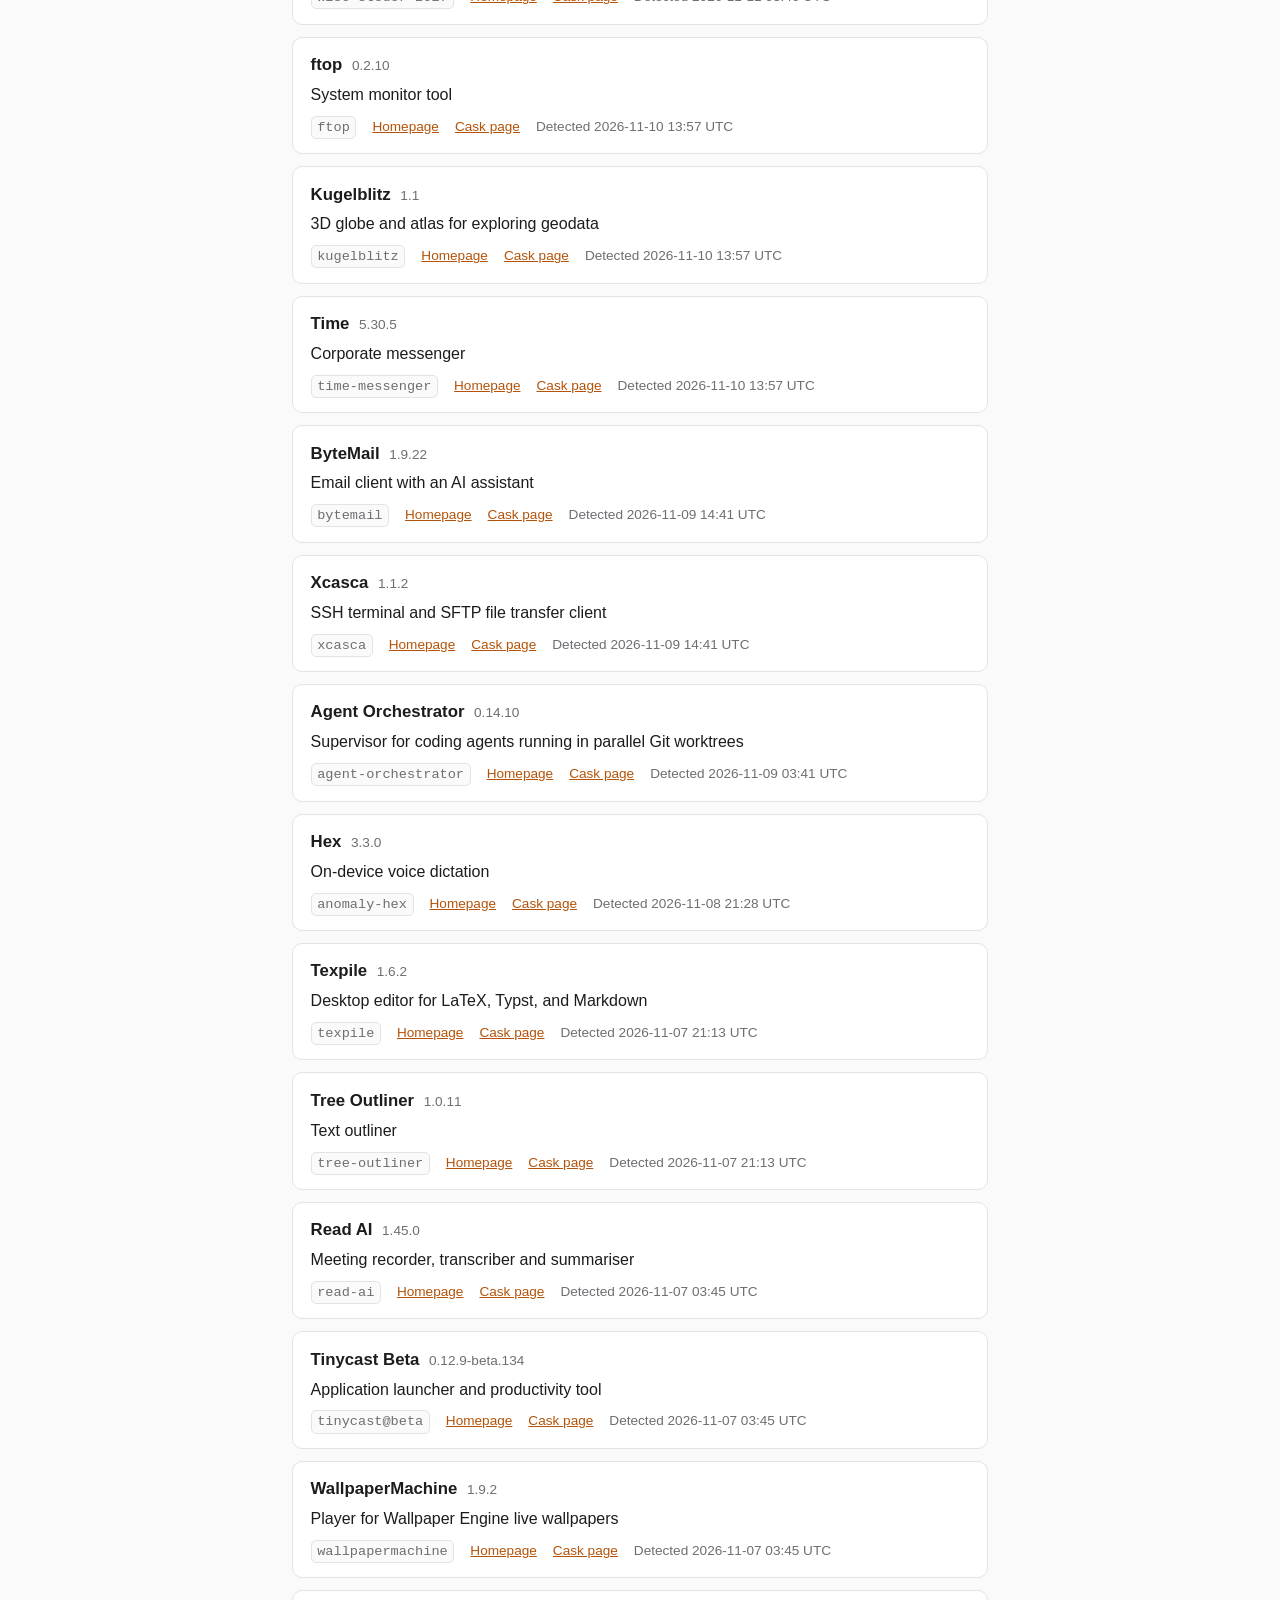
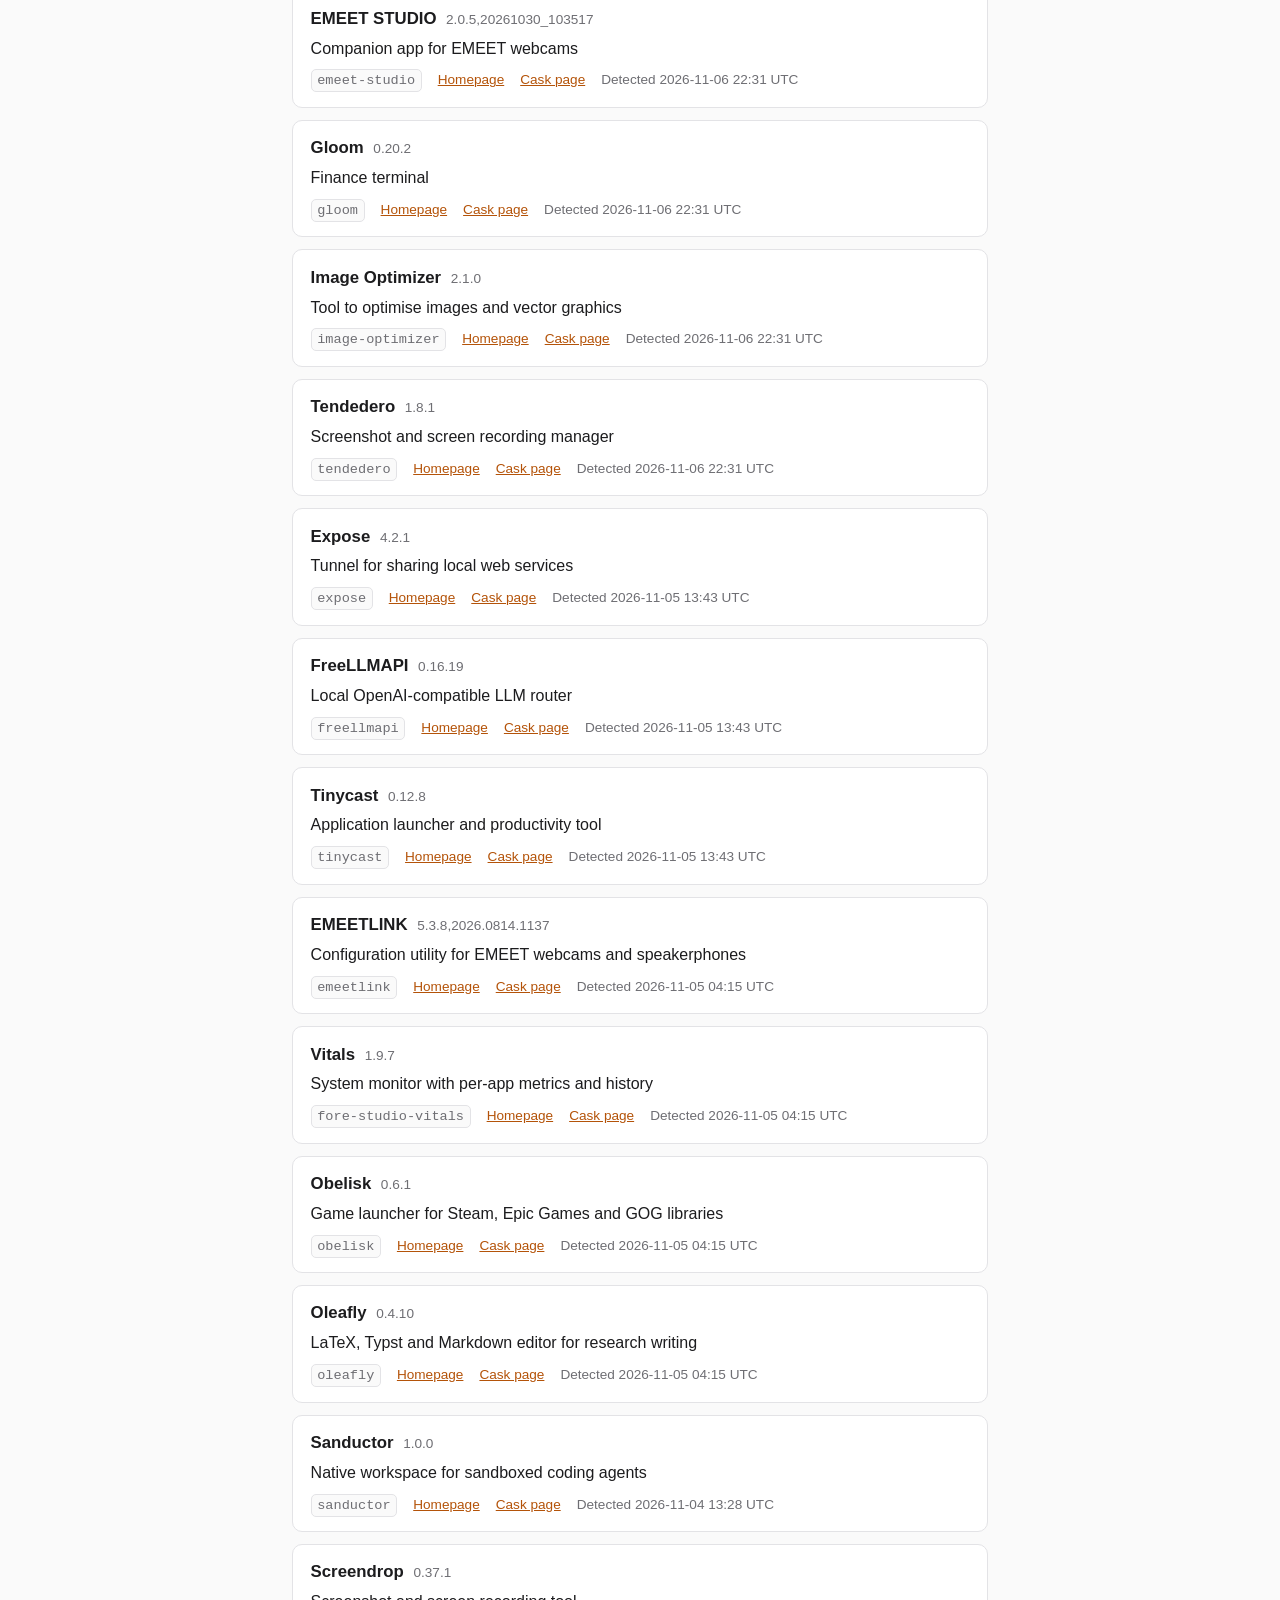
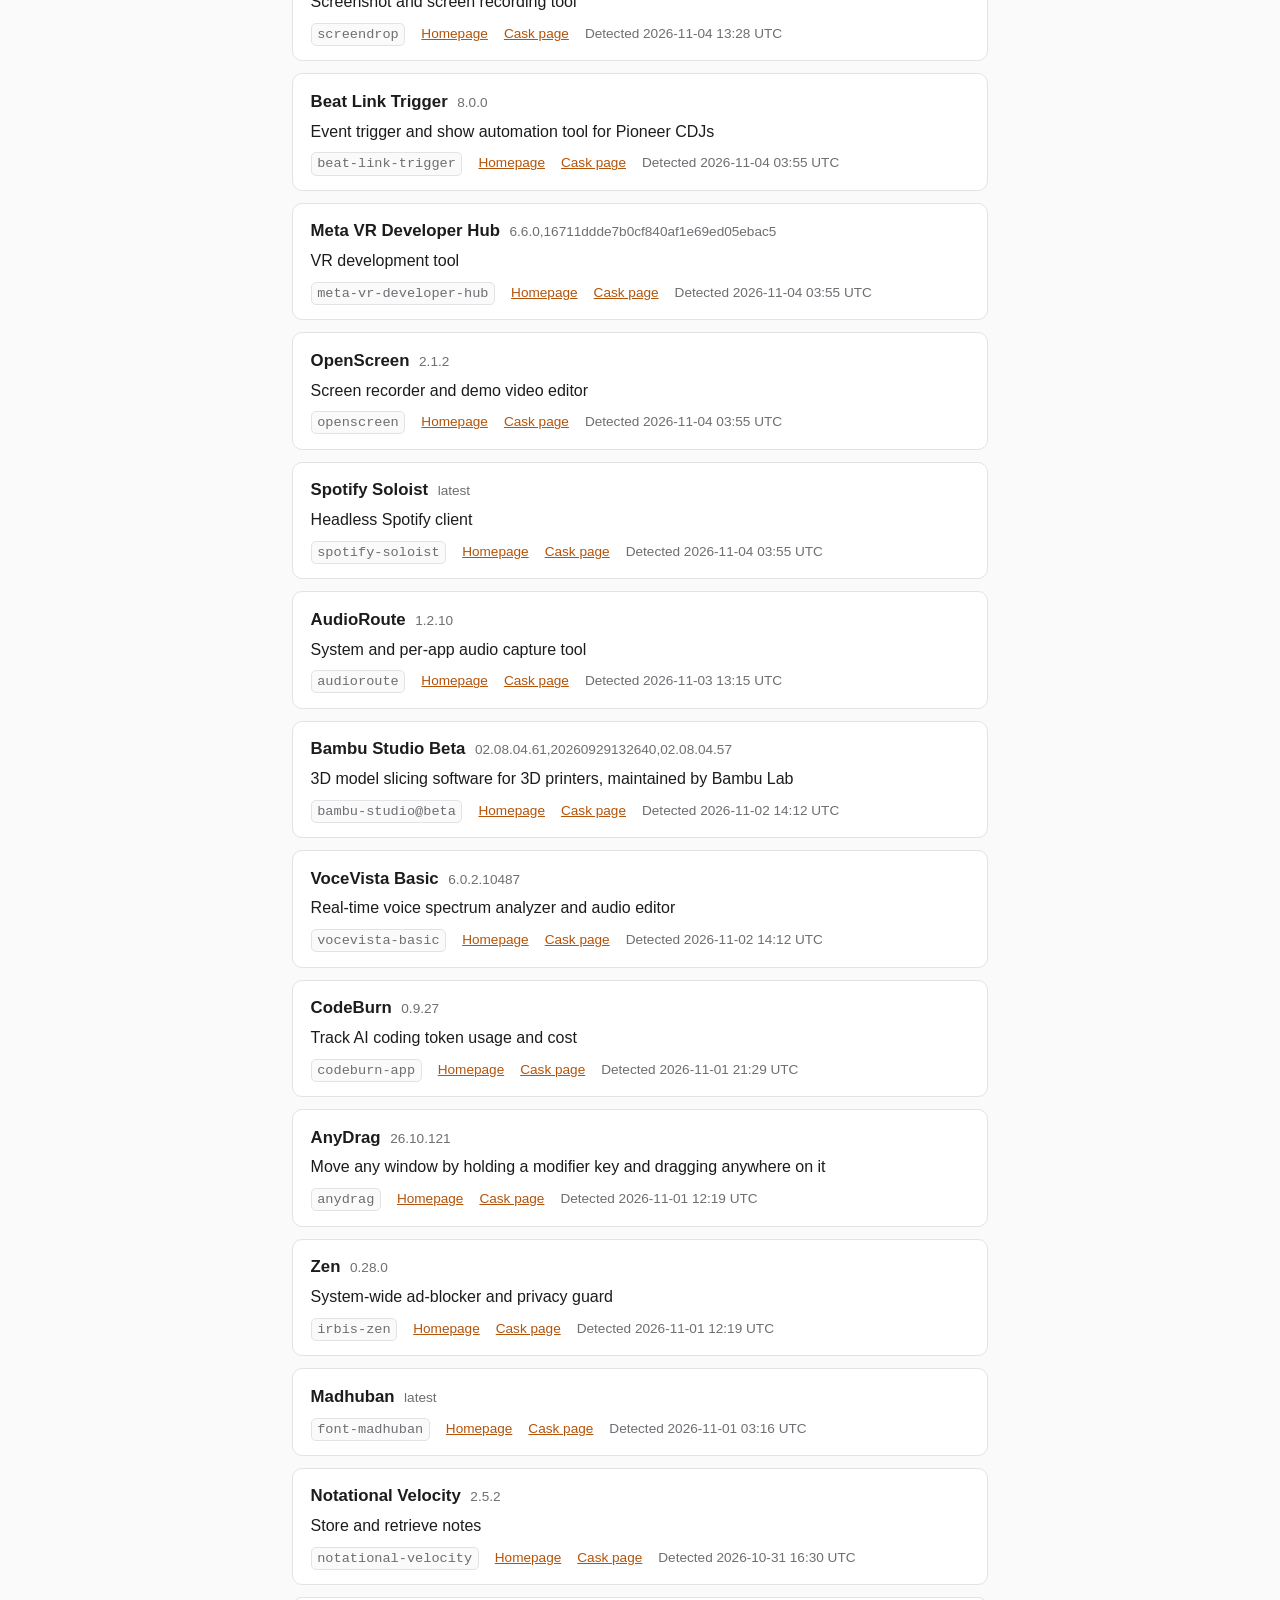
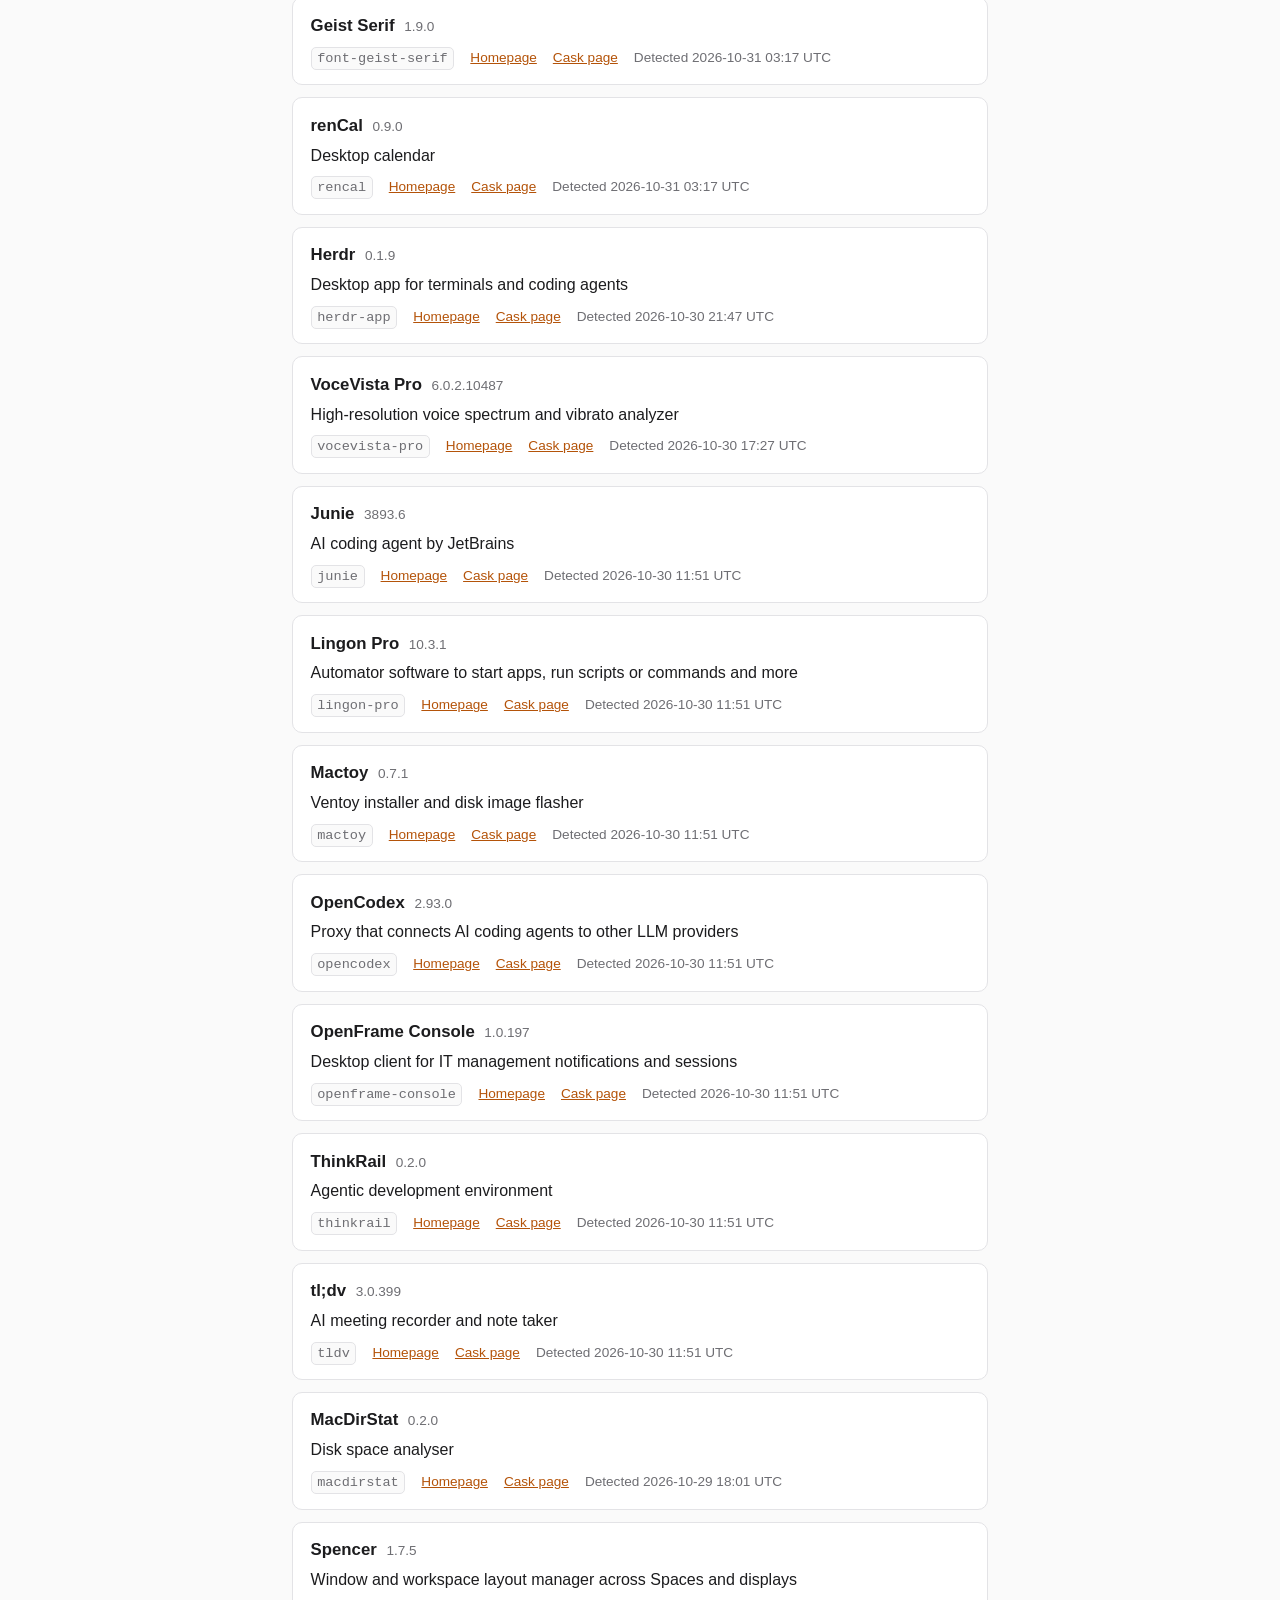
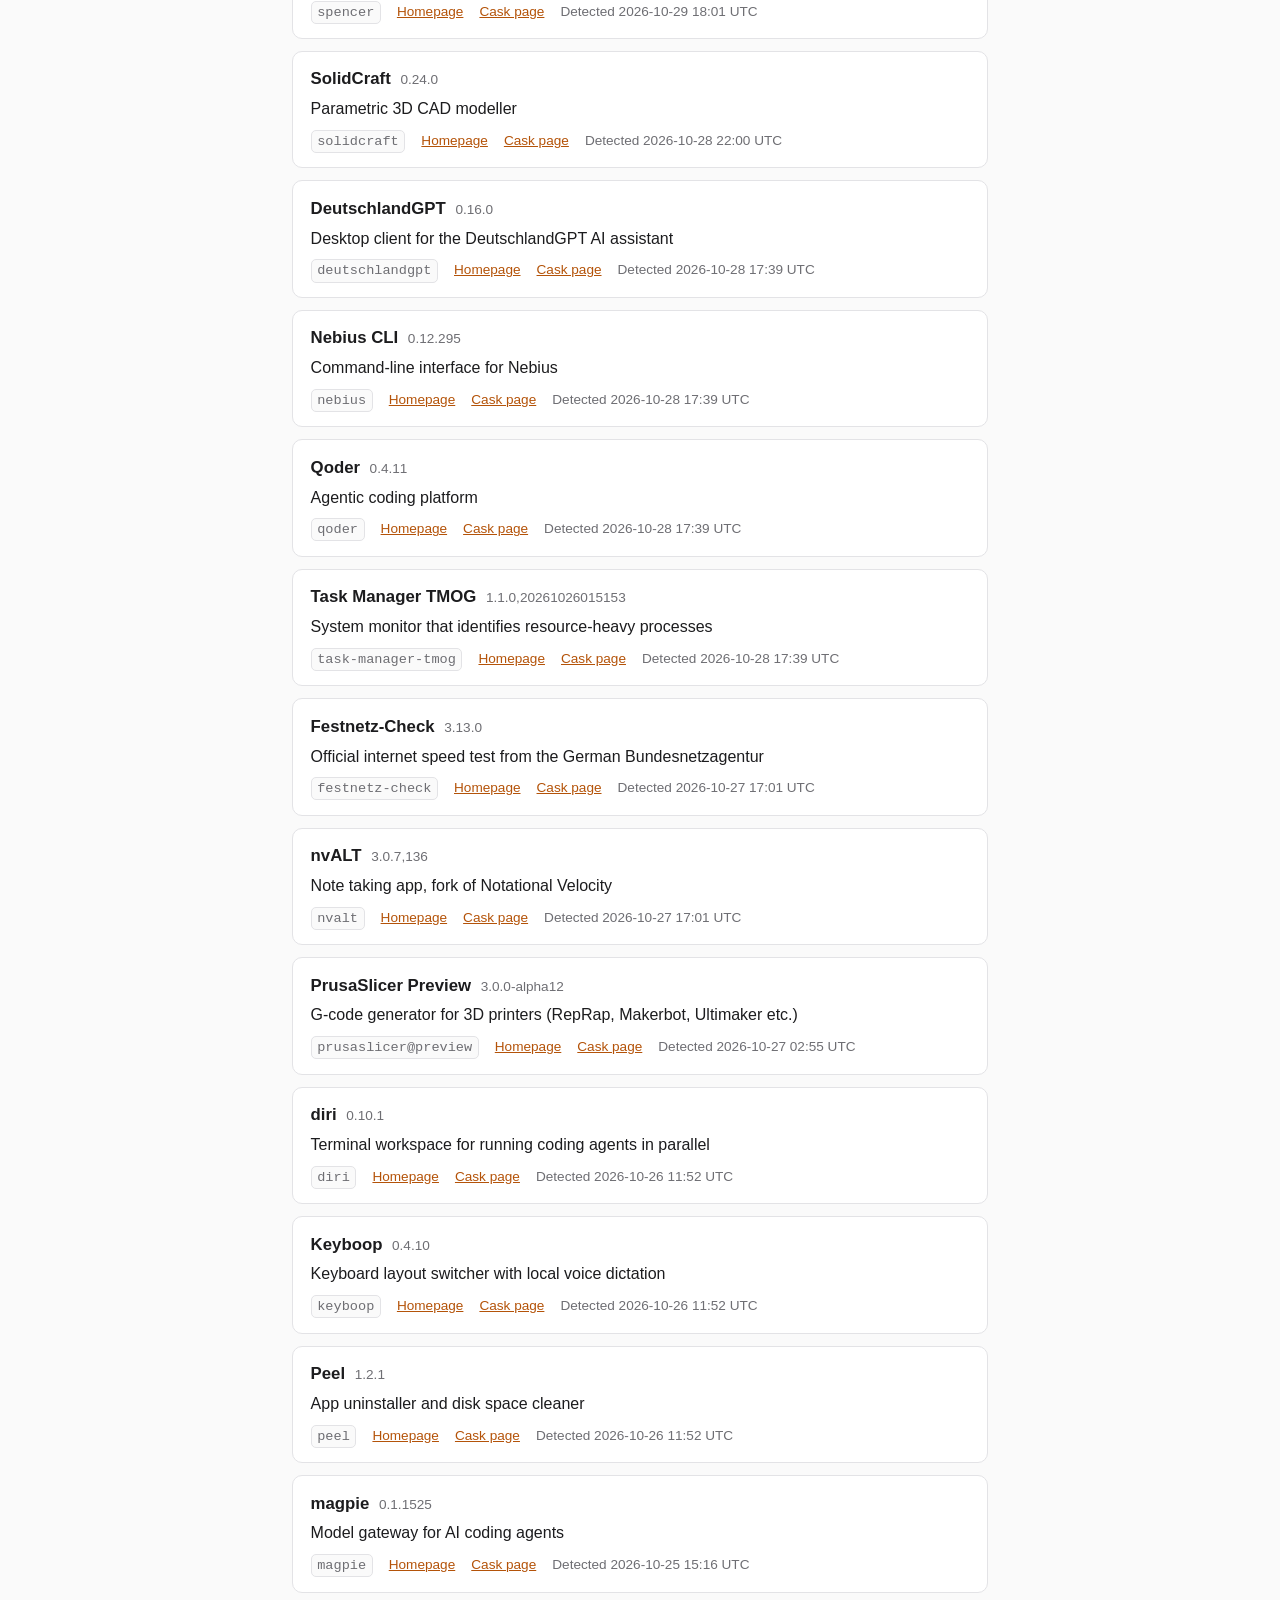
==== commit 0ffd8a47: "Update cask data (2026-11-26T16:01:27Z)" ====
--- a/docs/index.html
+++ b/docs/index.html
@@ -20,7 +20,7 @@
     
       
         <p class="notice">
-          Showing the 200 most recent of 364 casks —
+          Showing the 200 most recent of 367 casks —
           <a href="history.html">see the full history</a>.
         </p>
       
@@ -28,6 +28,48 @@
         
         <li class="cask">
           <div class="cask-head">
+            <span class="cask-name">Chapar</span>
+            <span class="cask-version">0.14.1</span>
+          </div>
+          <p class="cask-desc">Native API client</p>
+          <div class="cask-meta">
+            <code class="cask-token">chapar</code>
+            <a href="https://chapar.rest/" rel="noopener">Homepage</a>
+            <a href="https://formulae.brew.sh/cask/chapar" rel="noopener">Cask page</a>
+            <time datetime="2026-11-26T16:01:27Z">Detected 2026-11-26 16:01 UTC</time>
+          </div>
+        </li>
+        
+        <li class="cask">
+          <div class="cask-head">
+            <span class="cask-name">Insta360 Wave Controller</span>
+            <span class="cask-version">1.1.0,build7,_20261008_101106_signed_1791425478377,85661444411946edb17399282f5b0683</span>
+          </div>
+          <p class="cask-desc">Controller for Insta360 Wave devices</p>
+          <div class="cask-meta">
+            <code class="cask-token">insta360-wave-controller</code>
+            <a href="https://www.insta360.com/download/insta360-wave" rel="noopener">Homepage</a>
+            <a href="https://formulae.brew.sh/cask/insta360-wave-controller" rel="noopener">Cask page</a>
+            <time datetime="2026-11-26T16:01:27Z">Detected 2026-11-26 16:01 UTC</time>
+          </div>
+        </li>
+        
+        <li class="cask">
+          <div class="cask-head">
+            <span class="cask-name">Paradev</span>
+            <span class="cask-version">2.0.12</span>
+          </div>
+          <p class="cask-desc">Workspace for running coding agents in parallel</p>
+          <div class="cask-meta">
+            <code class="cask-token">paradev</code>
+            <a href="https://paradev.com/" rel="noopener">Homepage</a>
+            <a href="https://formulae.brew.sh/cask/paradev" rel="noopener">Cask page</a>
+            <time datetime="2026-11-26T16:01:27Z">Detected 2026-11-26 16:01 UTC</time>
+          </div>
+        </li>
+        
+        <li class="cask">
+          <div class="cask-head">
             <span class="cask-name">Spaceman</span>
             <span class="cask-version">0.3.5,0184acc428b25c7826639800a5c8a4f5fa20117062c48ca309b6b35fae08046a</span>
           </div>
@@ -2781,48 +2823,6 @@
             <a href="https://fluxer.app/" rel="noopener">Homepage</a>
             <a href="https://formulae.brew.sh/cask/fluxer" rel="noopener">Cask page</a>
             <time datetime="2026-10-07T22:26:10Z">Detected 2026-10-07 22:26 UTC</time>
-          </div>
-        </li>
-        
-        <li class="cask">
-          <div class="cask-head">
-            <span class="cask-name">nodeterm</span>
-            <span class="cask-version">0.4.2</span>
-          </div>
-          <p class="cask-desc">Node-based terminal manager for terminals and coding agents on a canvas</p>
-          <div class="cask-meta">
-            <code class="cask-token">nodeterm</code>
-            <a href="https://nodeterm.dev/" rel="noopener">Homepage</a>
-            <a href="https://formulae.brew.sh/cask/nodeterm" rel="noopener">Cask page</a>
-            <time datetime="2026-10-07T22:26:10Z">Detected 2026-10-07 22:26 UTC</time>
-          </div>
-        </li>
-        
-        <li class="cask">
-          <div class="cask-head">
-            <span class="cask-name">PhotoCraft</span>
-            <span class="cask-version">0.3.0</span>
-          </div>
-          <p class="cask-desc">Image editor</p>
-          <div class="cask-meta">
-            <code class="cask-token">photocraft</code>
-            <a href="https://getartcraft.com/apps/photocraft" rel="noopener">Homepage</a>
-            <a href="https://formulae.brew.sh/cask/photocraft" rel="noopener">Cask page</a>
-            <time datetime="2026-10-07T22:26:10Z">Detected 2026-10-07 22:26 UTC</time>
-          </div>
-        </li>
-        
-        <li class="cask">
-          <div class="cask-head">
-            <span class="cask-name">Auto-Tune Central</span>
-            <span class="cask-version">2.0.2</span>
-          </div>
-          <p class="cask-desc">Software download manager for Antares products</p>
-          <div class="cask-meta">
-            <code class="cask-token">auto-tune-central</code>
-            <a href="https://www.antarestech.com/" rel="noopener">Homepage</a>
-            <a href="https://formulae.brew.sh/cask/auto-tune-central" rel="noopener">Cask page</a>
-            <time datetime="2026-10-07T12:18:44Z">Detected 2026-10-07 12:18 UTC</time>
           </div>
         </li>
         
@@ -2832,10 +2832,10 @@
 
   <footer>
     
-      <p><a href="history.html">Full history (364 casks) →</a></p>
+      <p><a href="history.html">Full history (367 casks) →</a></p>
     
     <p>
-      Last updated 2026-11-25 16:27 UTC ·
+      Last updated 2026-11-26 16:01 UTC ·
       <a href="feed.xml">RSS feed</a> ·
       Data from the <a href="https://formulae.brew.sh/">Homebrew formulae API</a>
     </p>
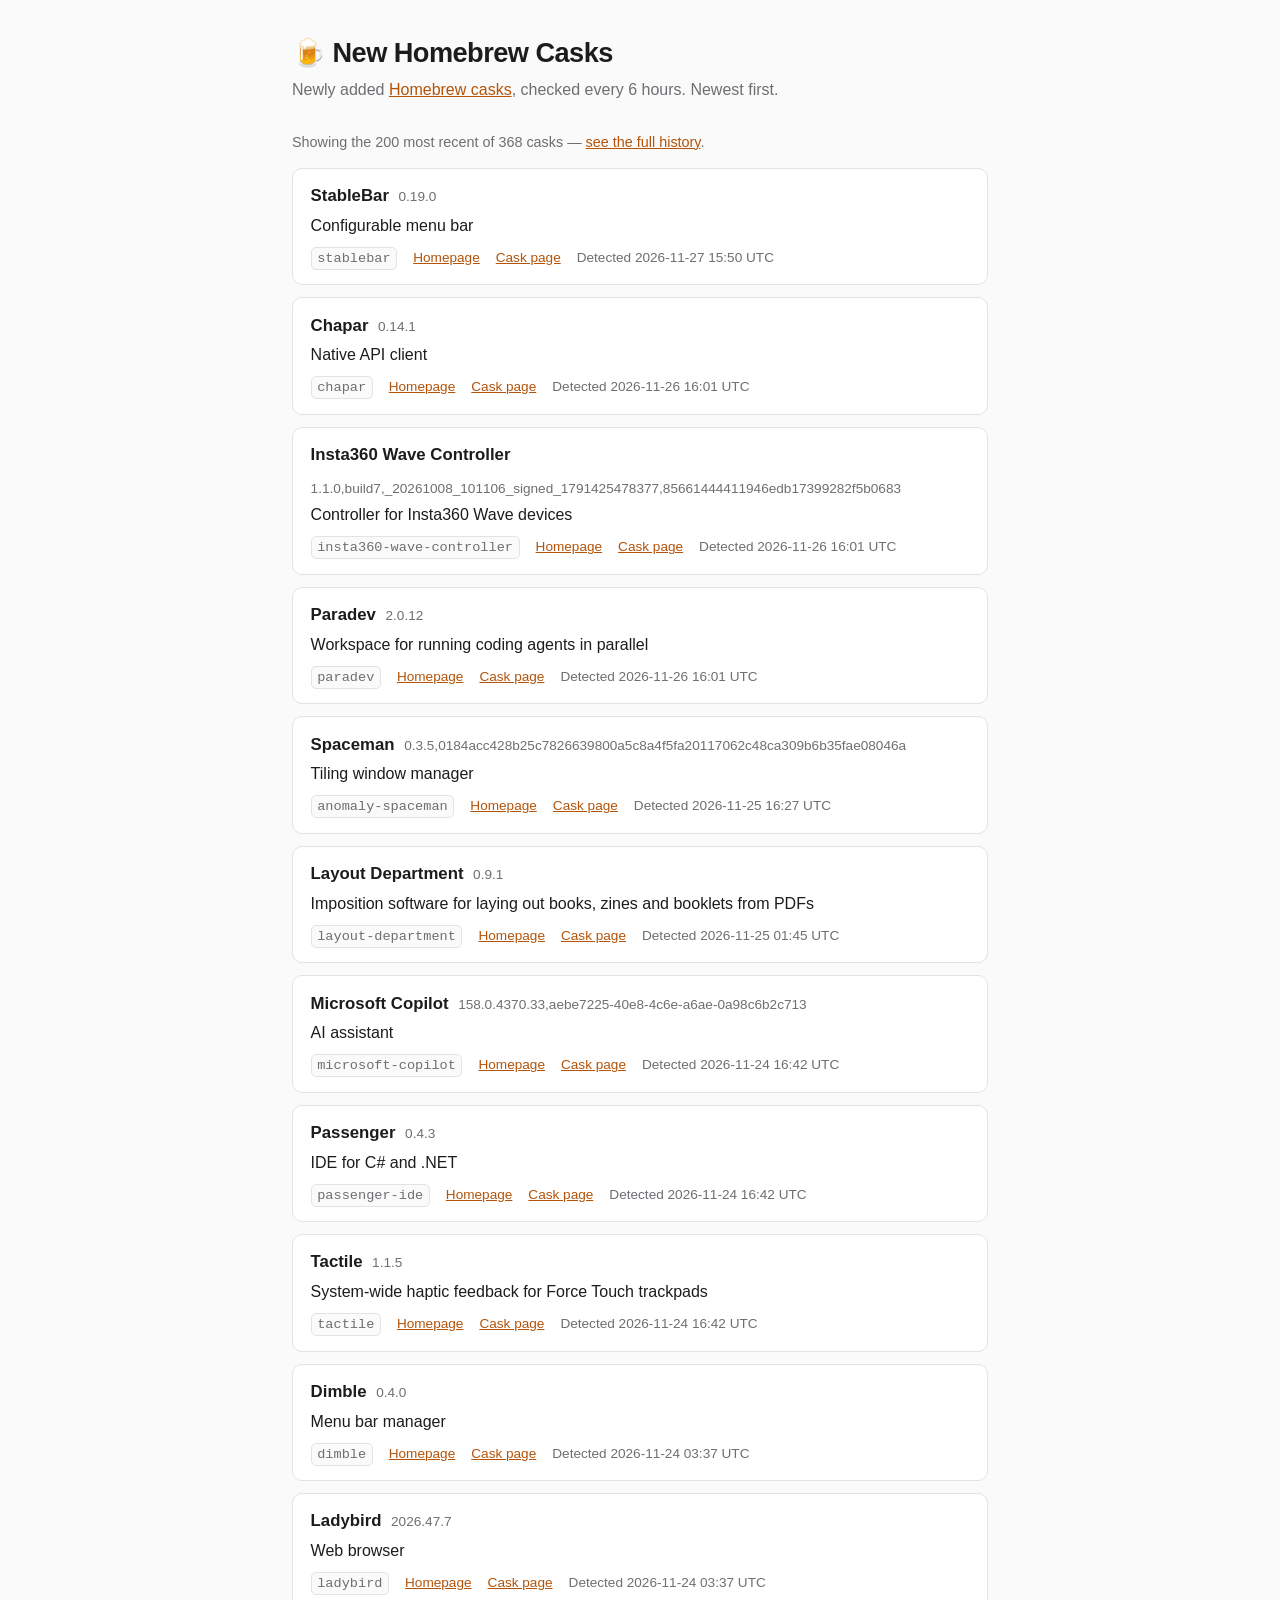
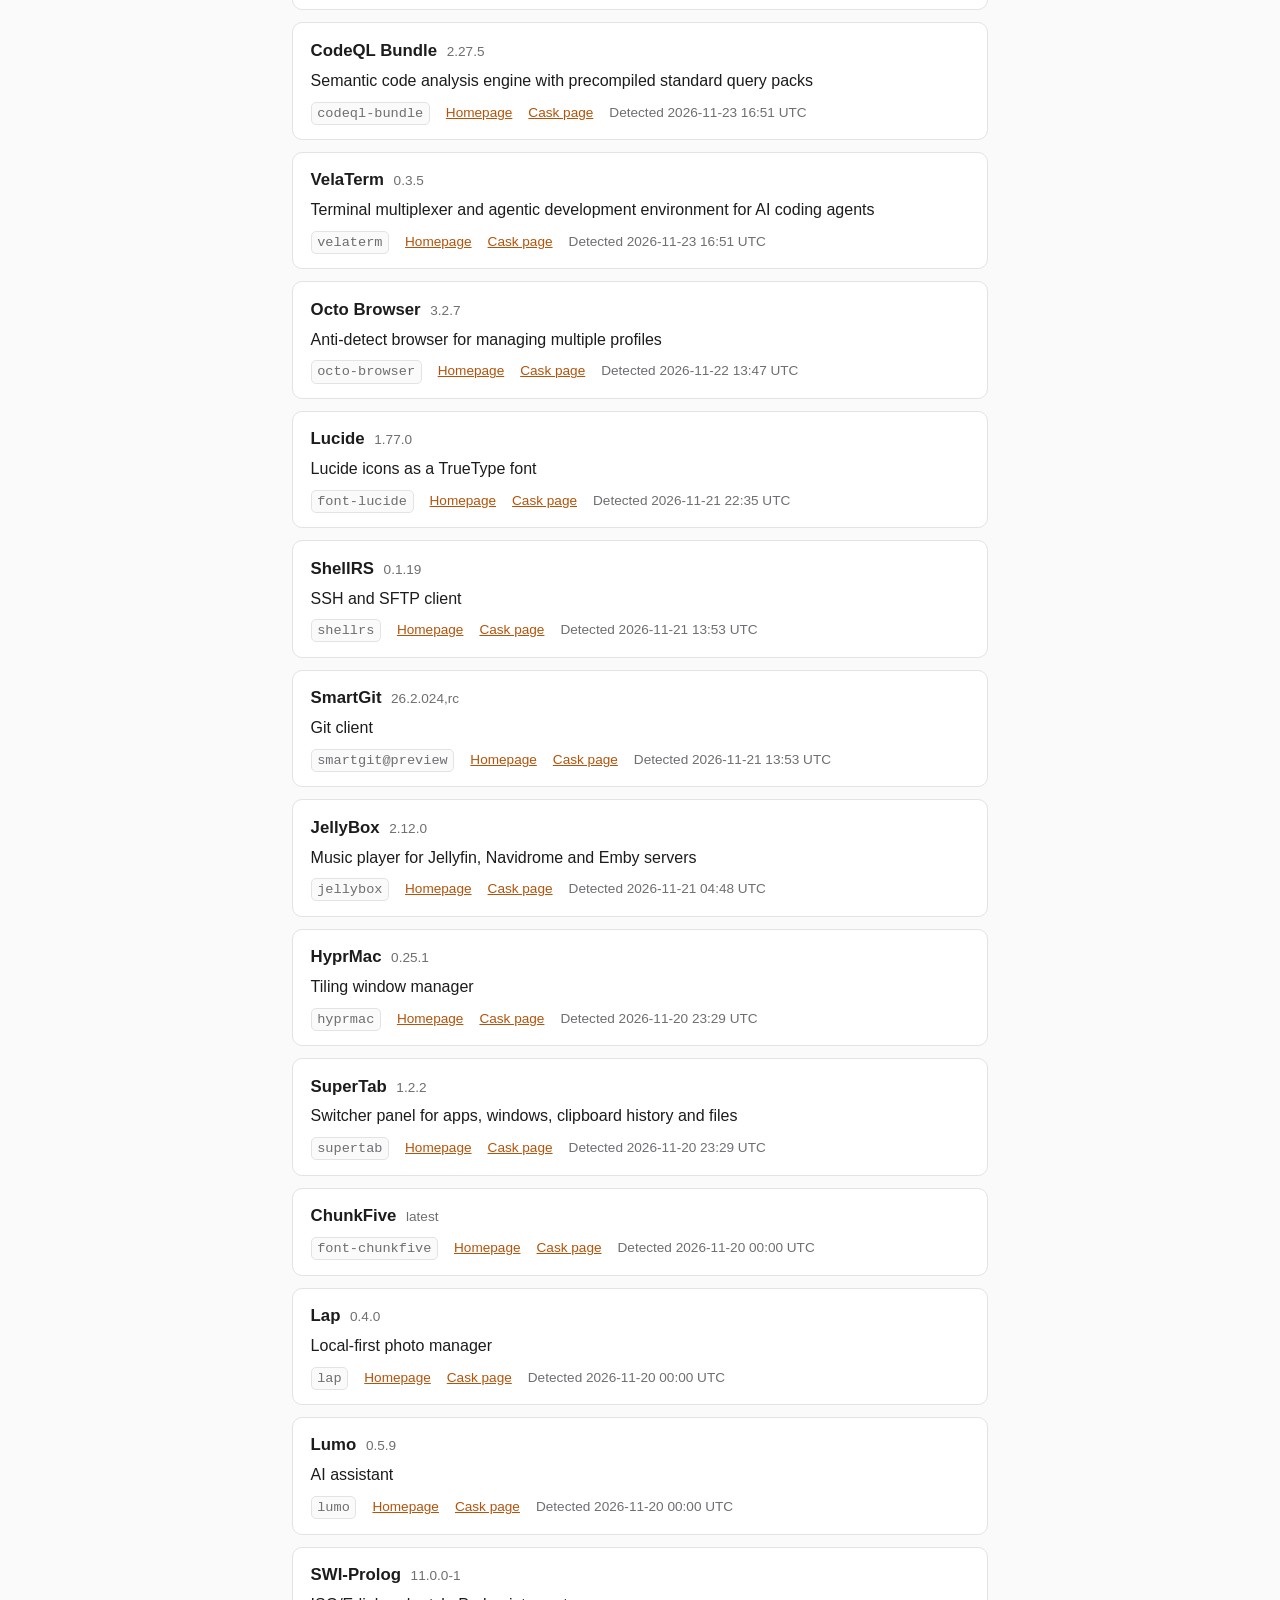
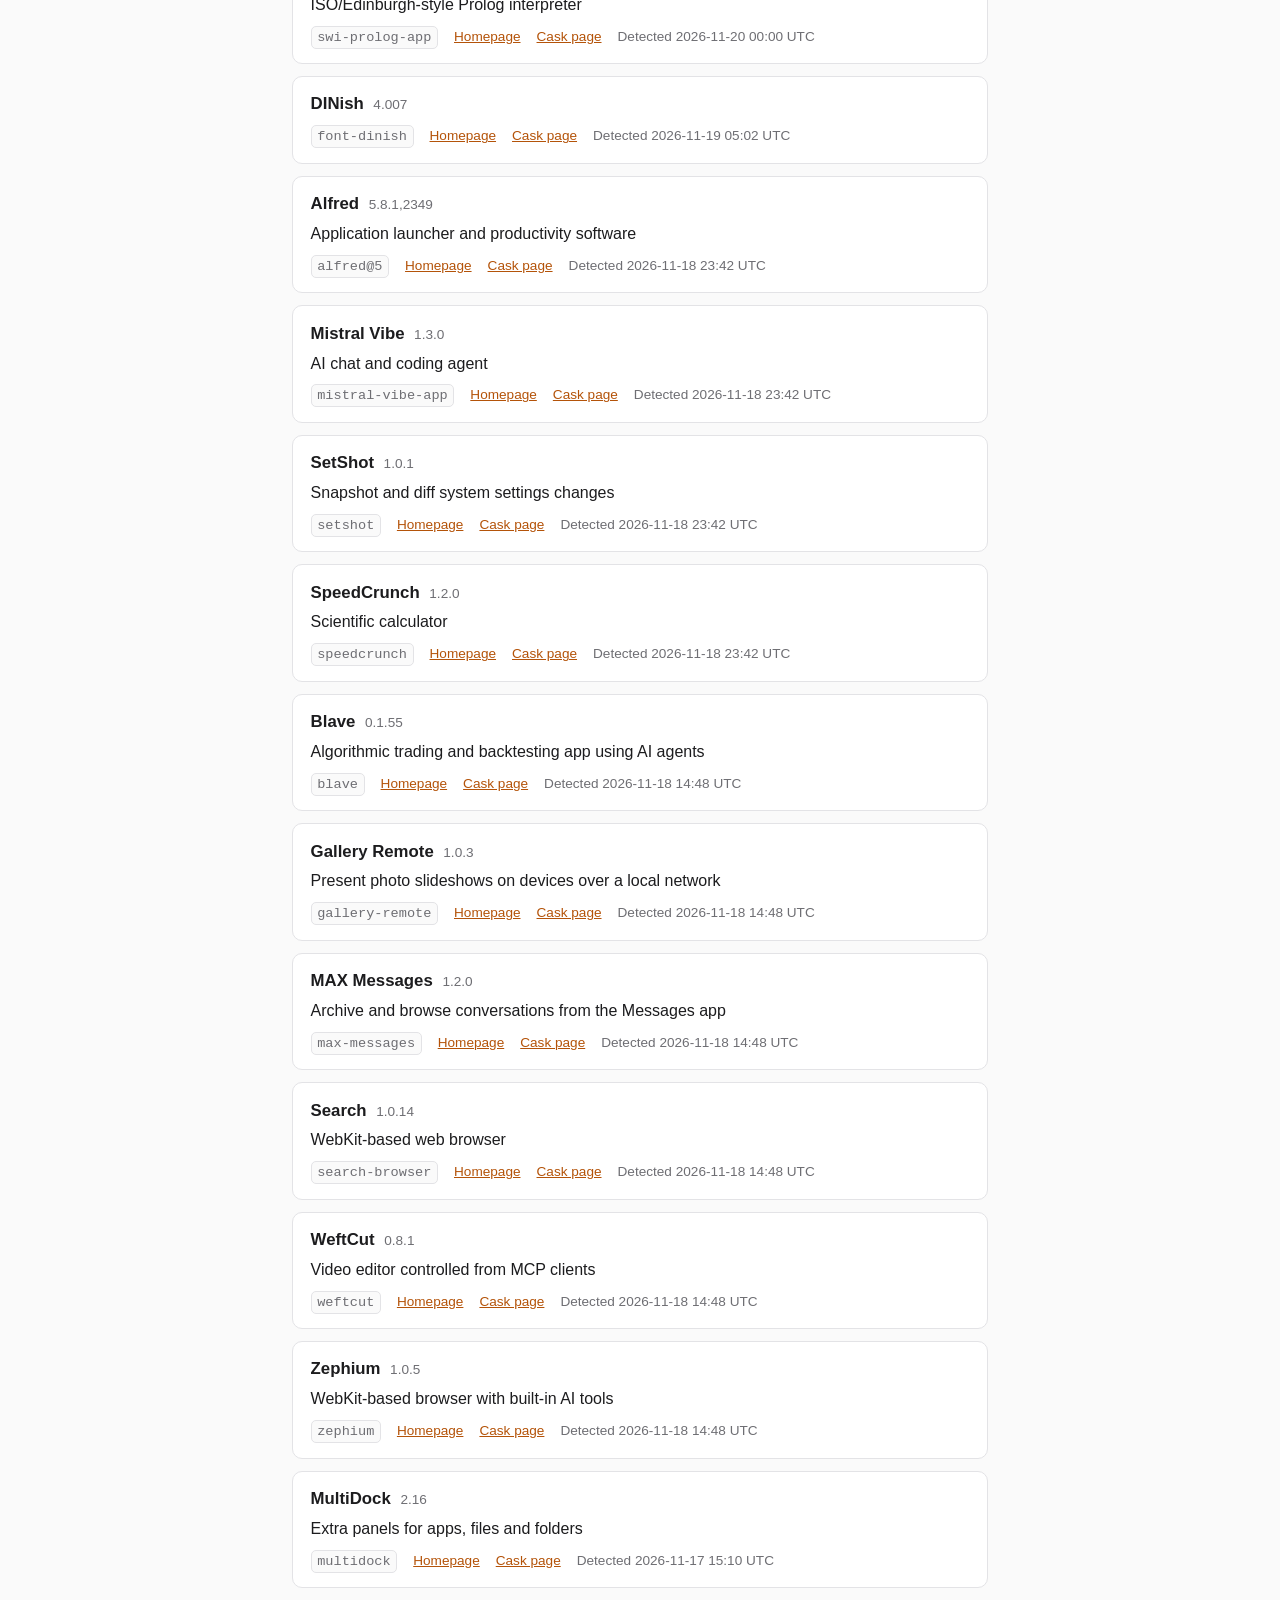
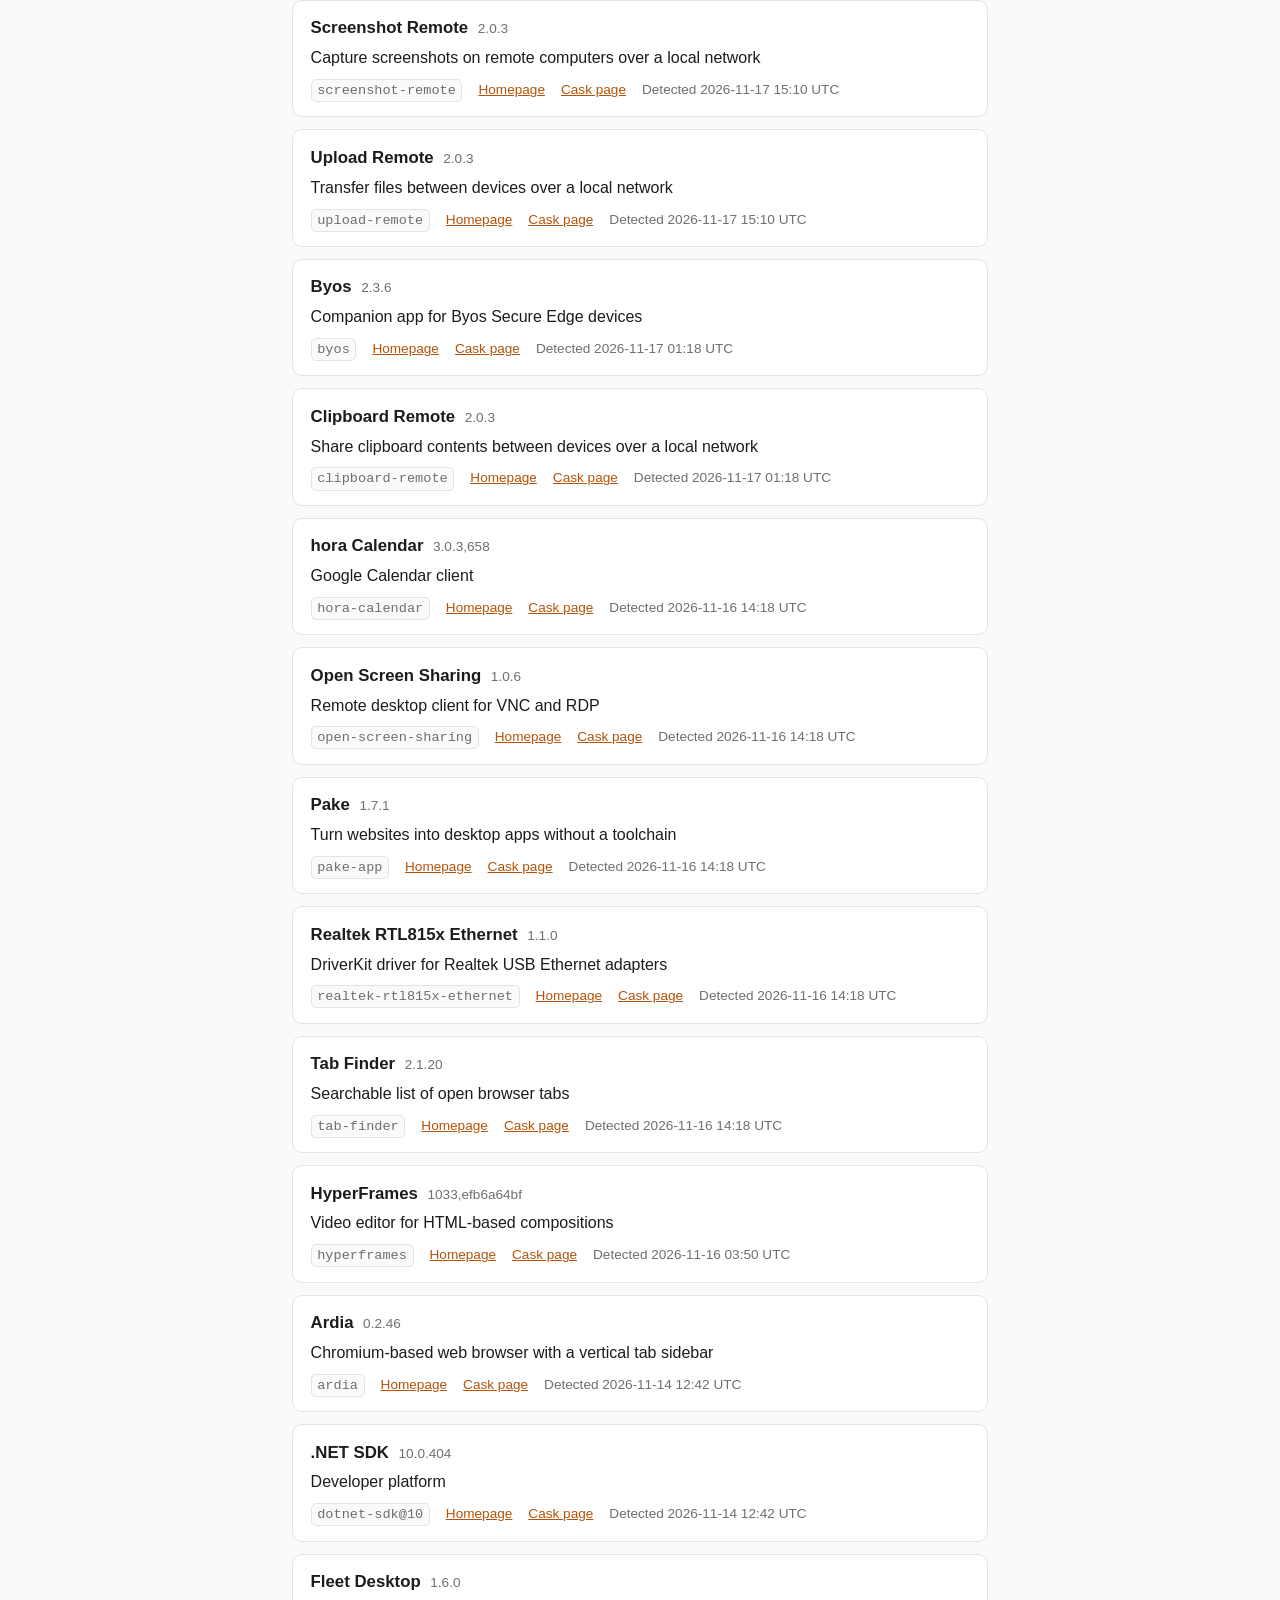
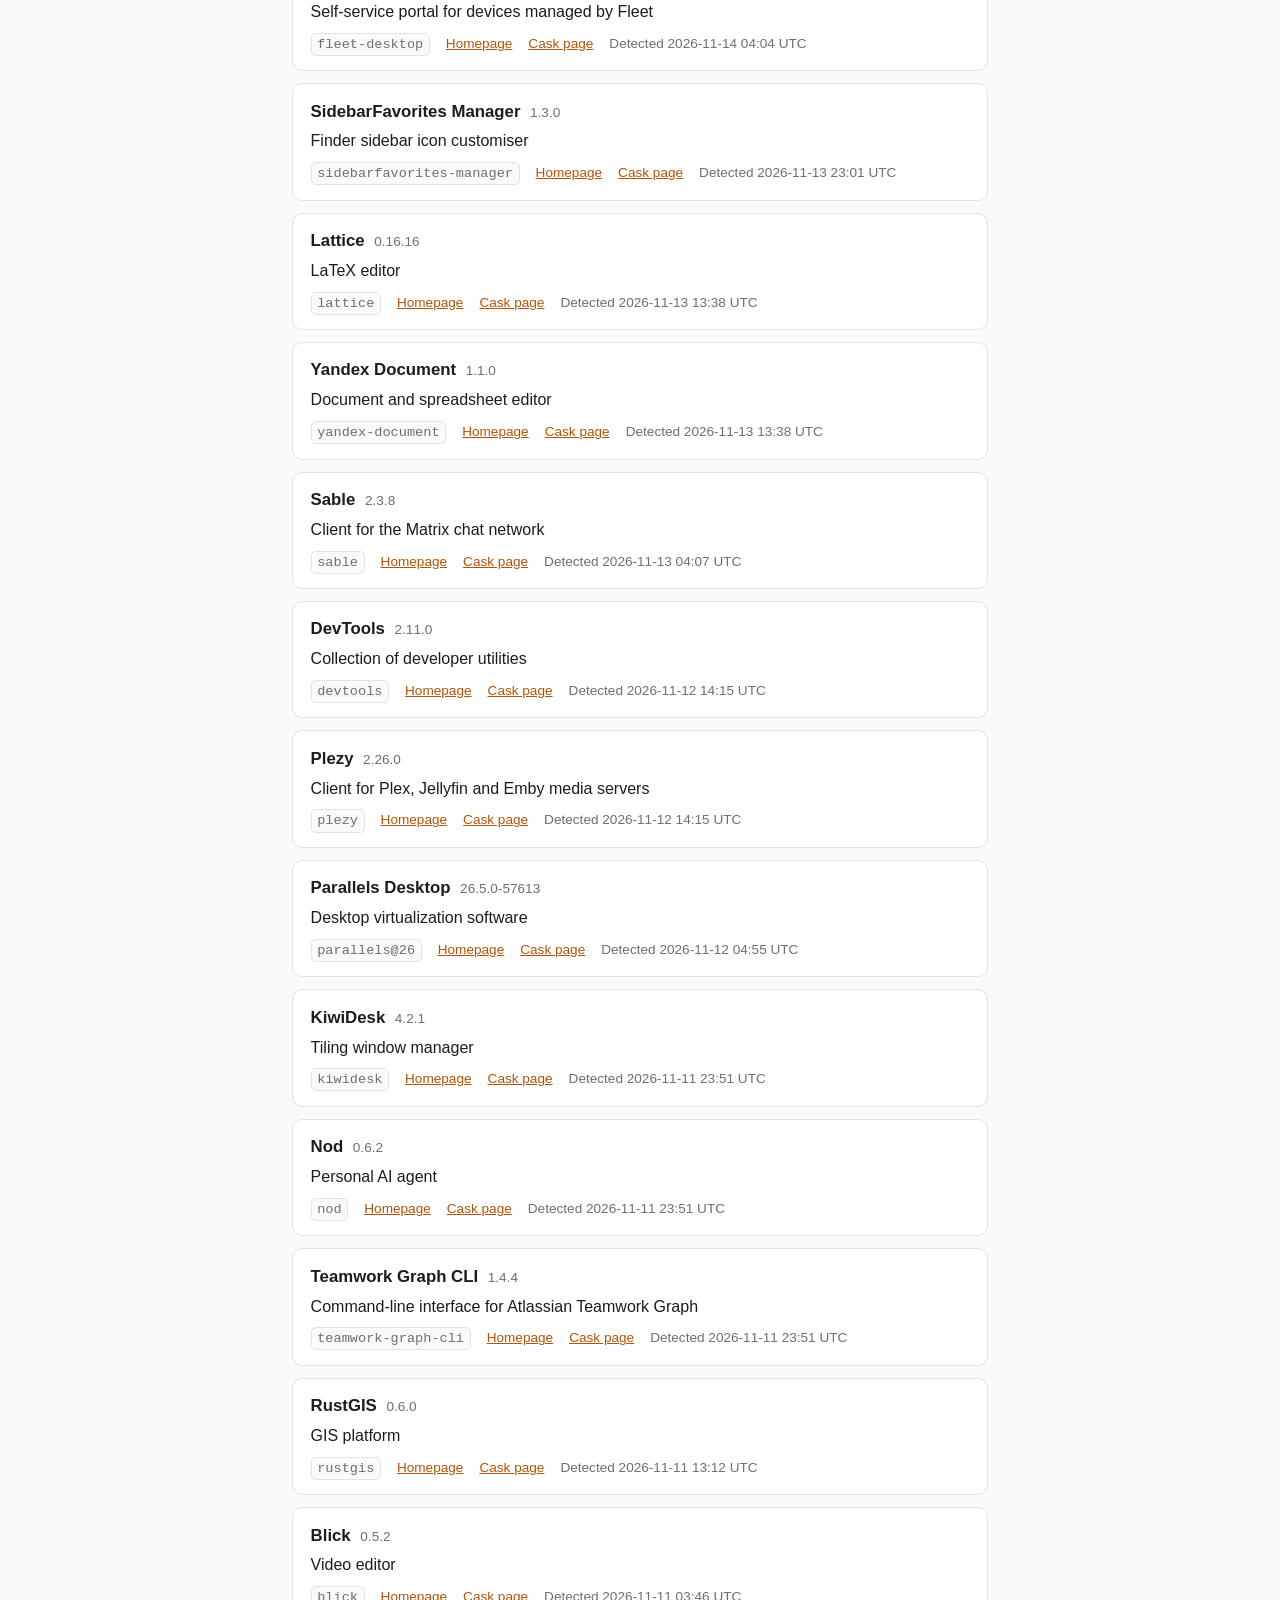
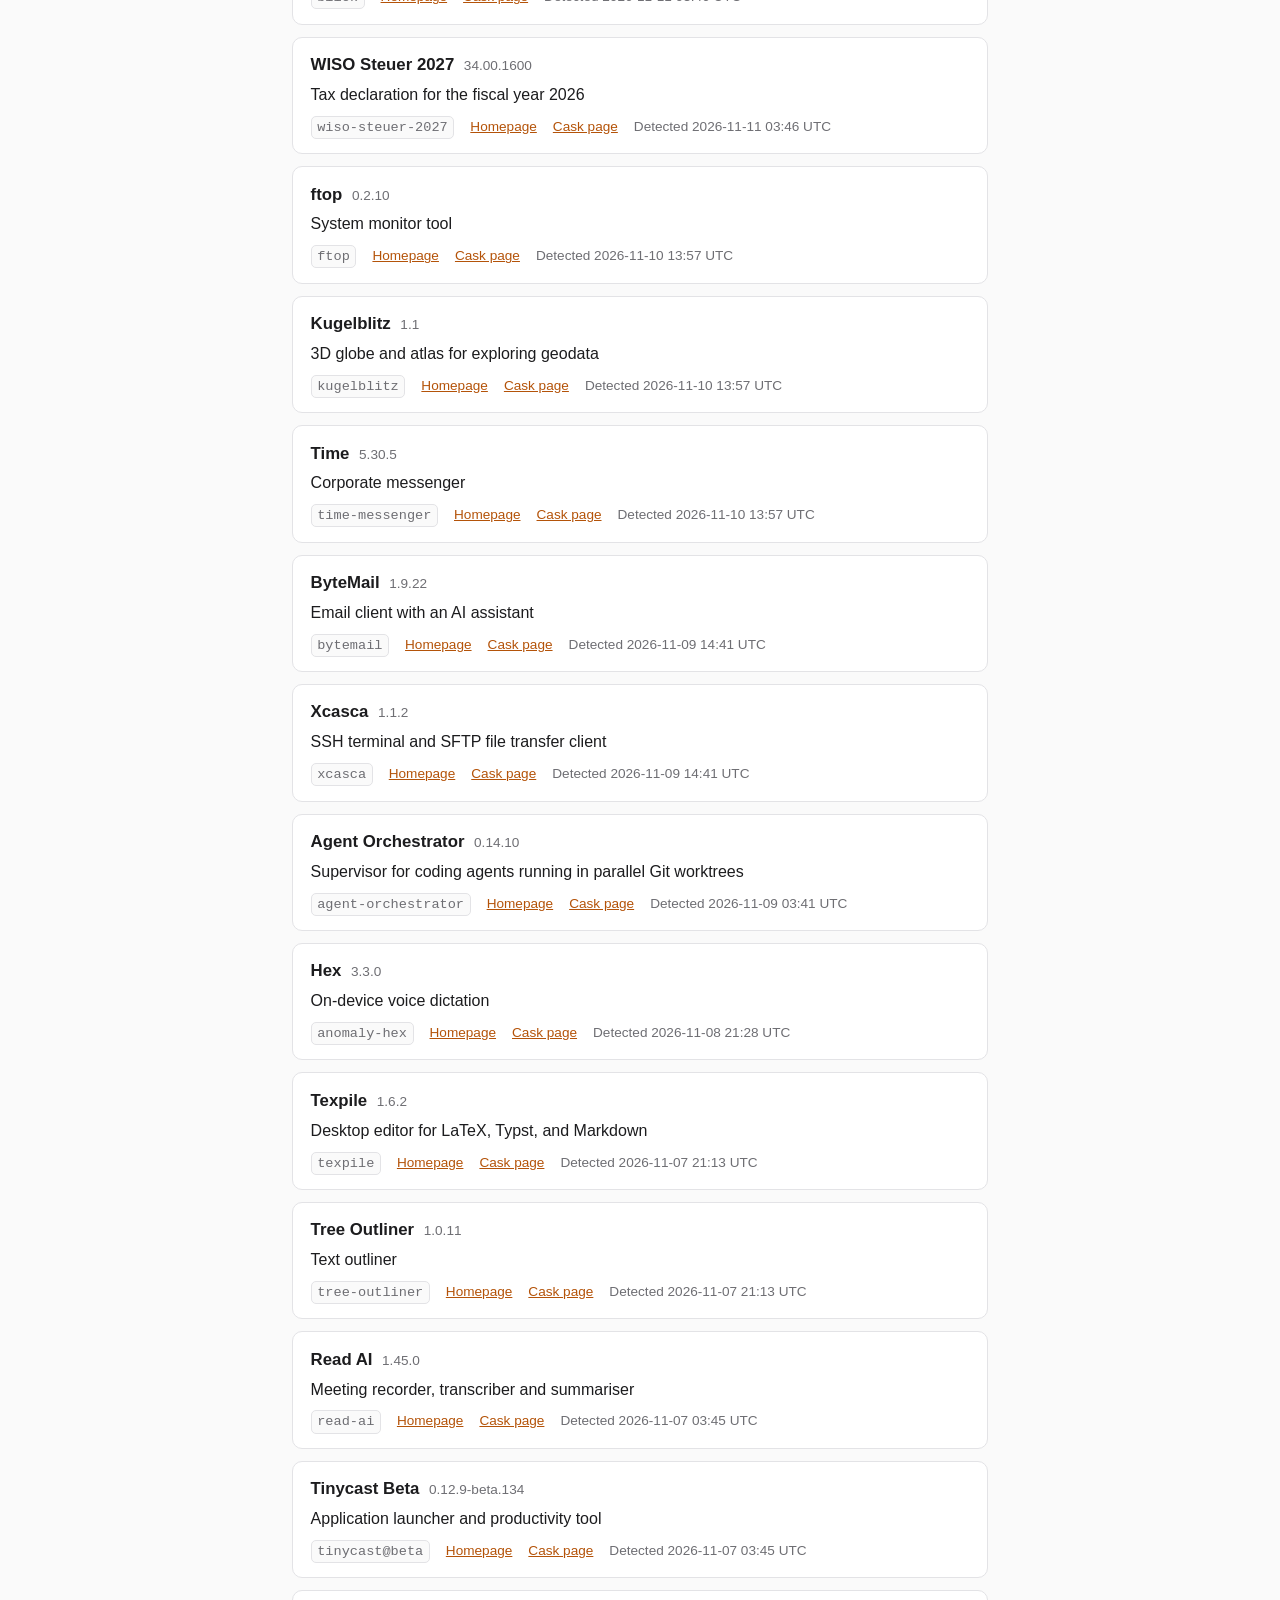
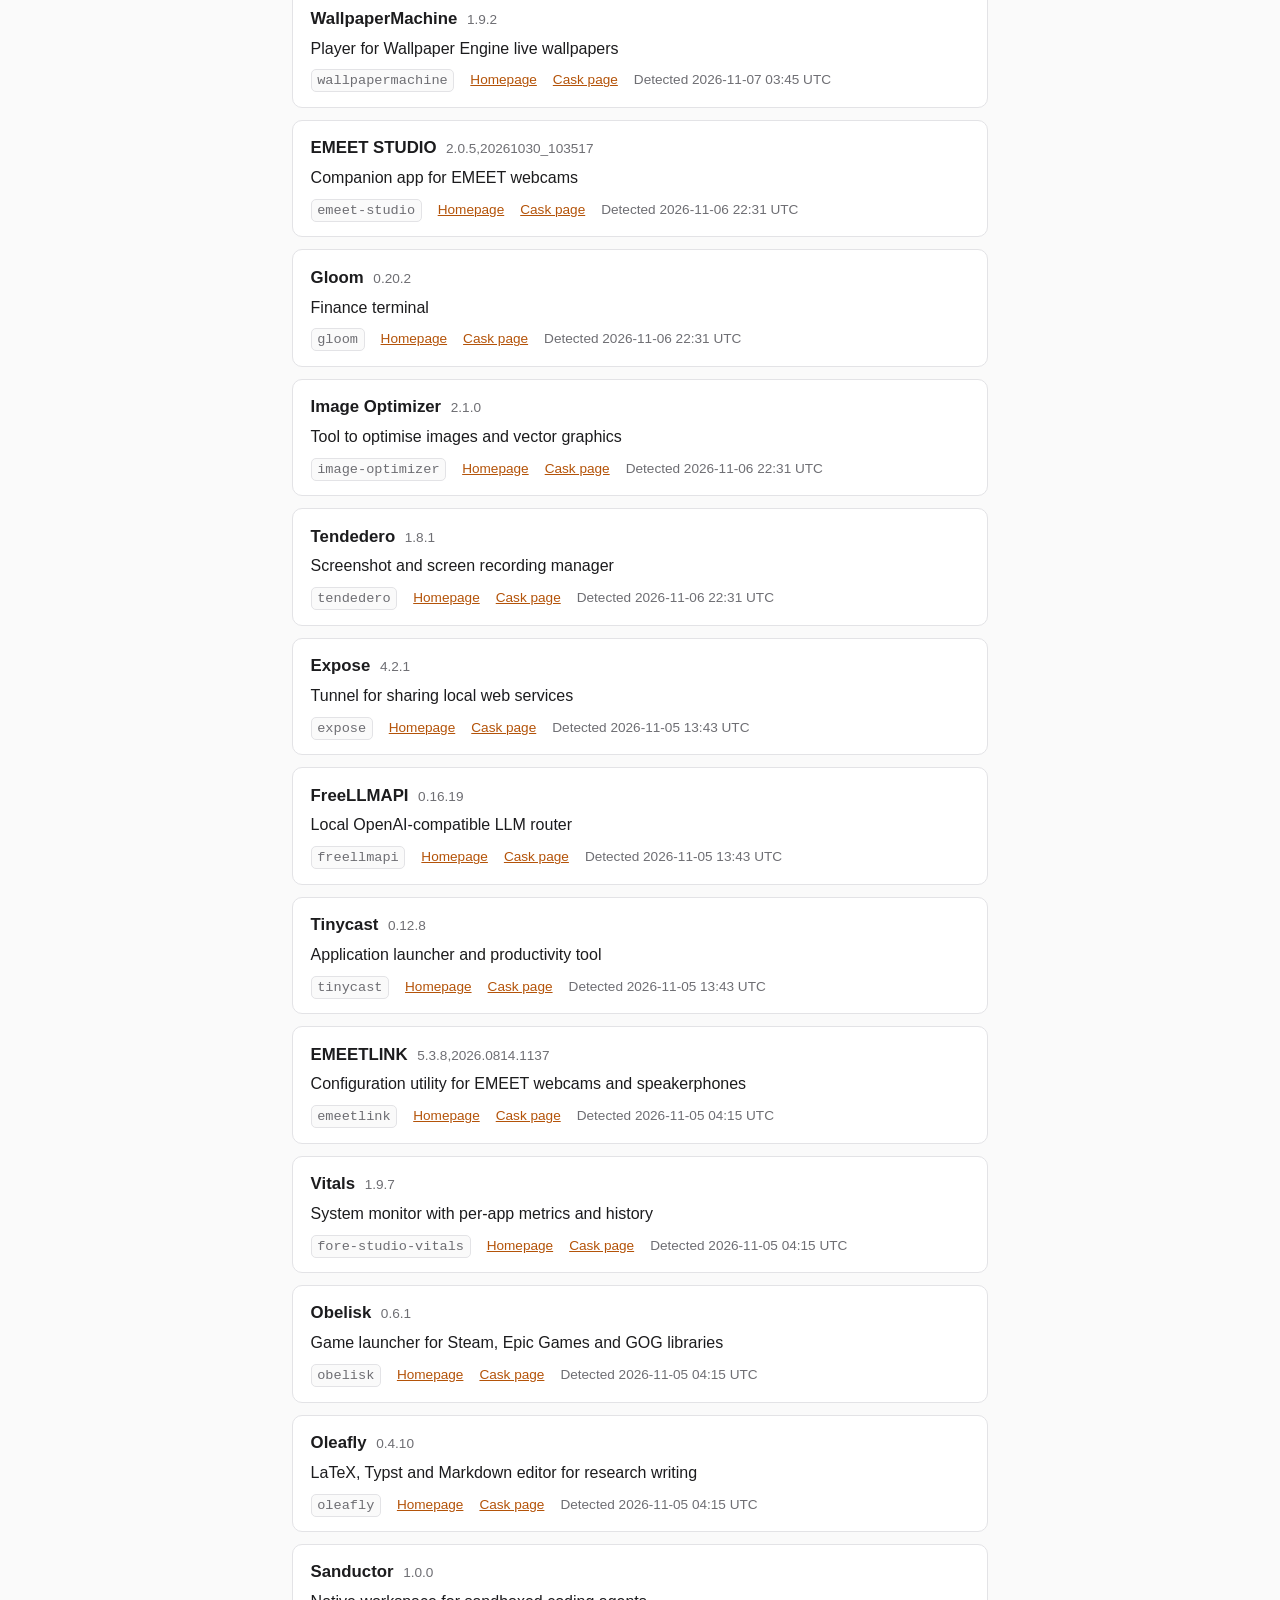
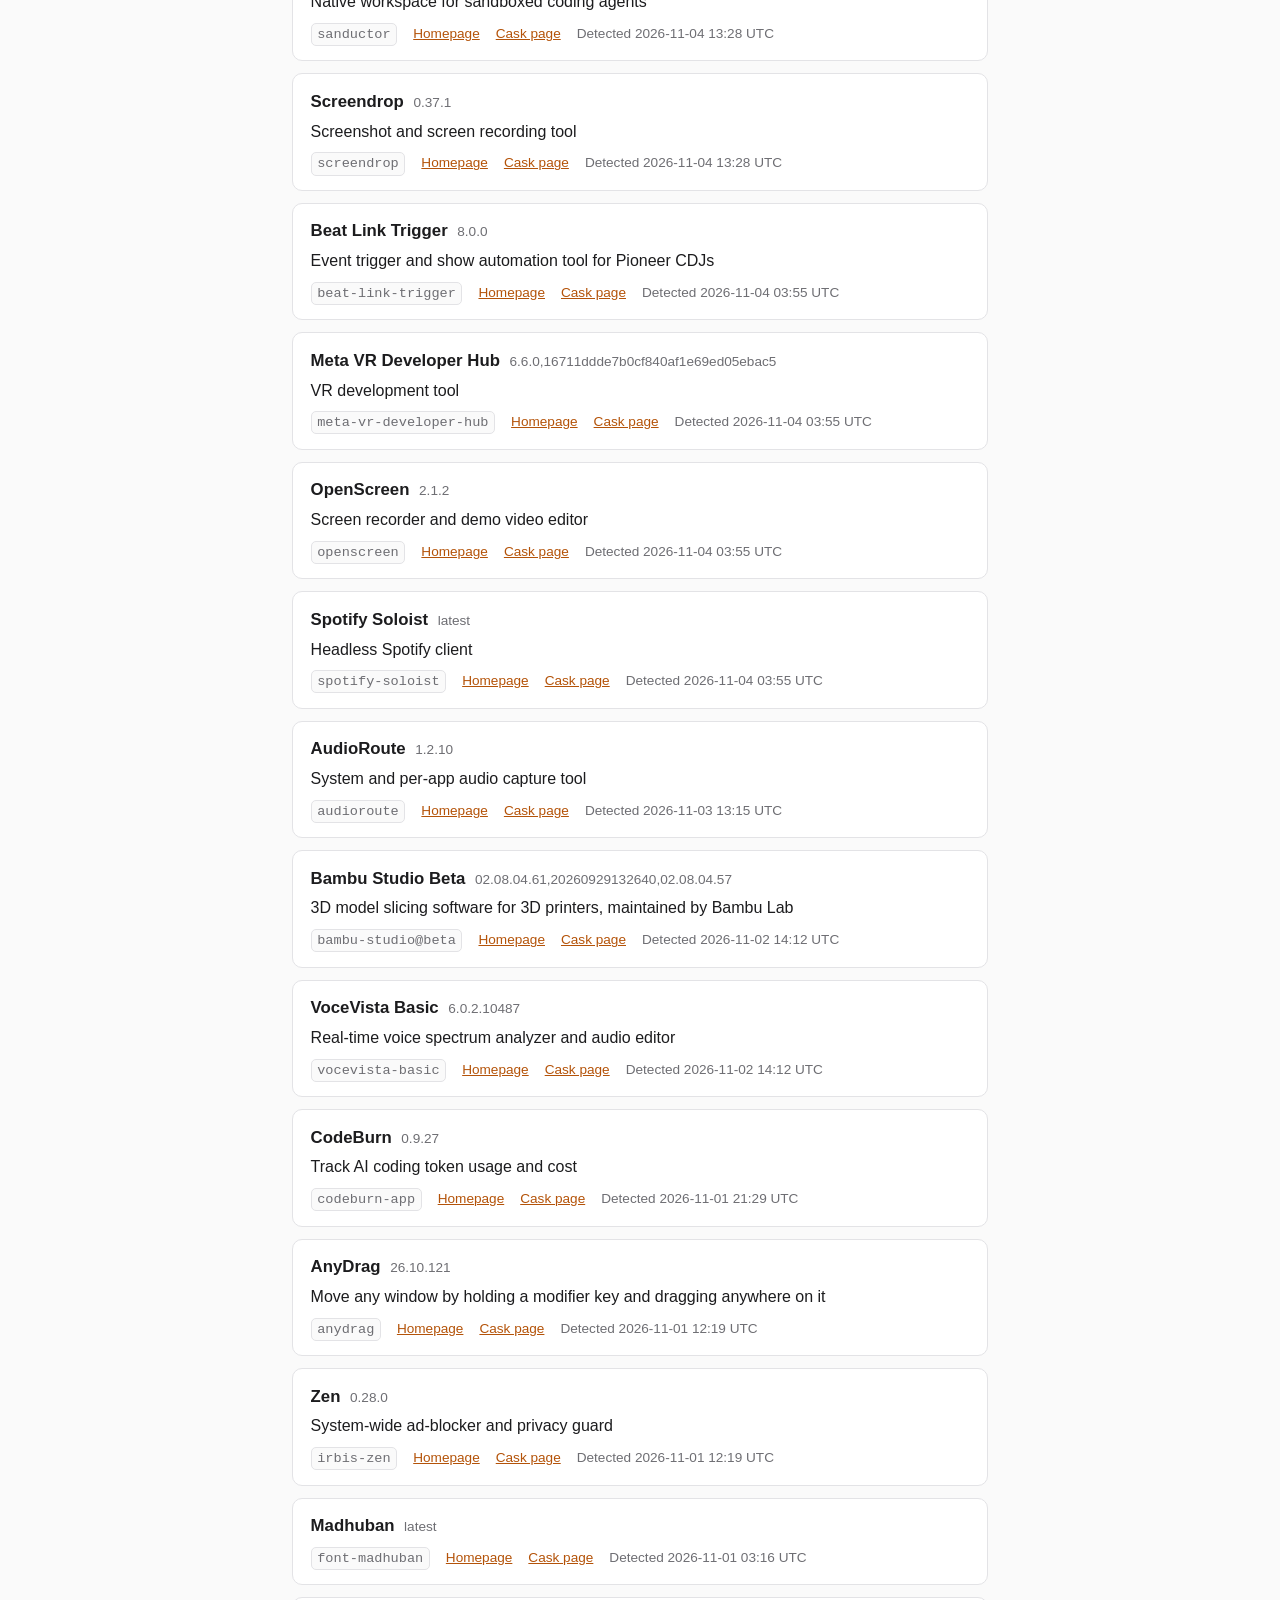
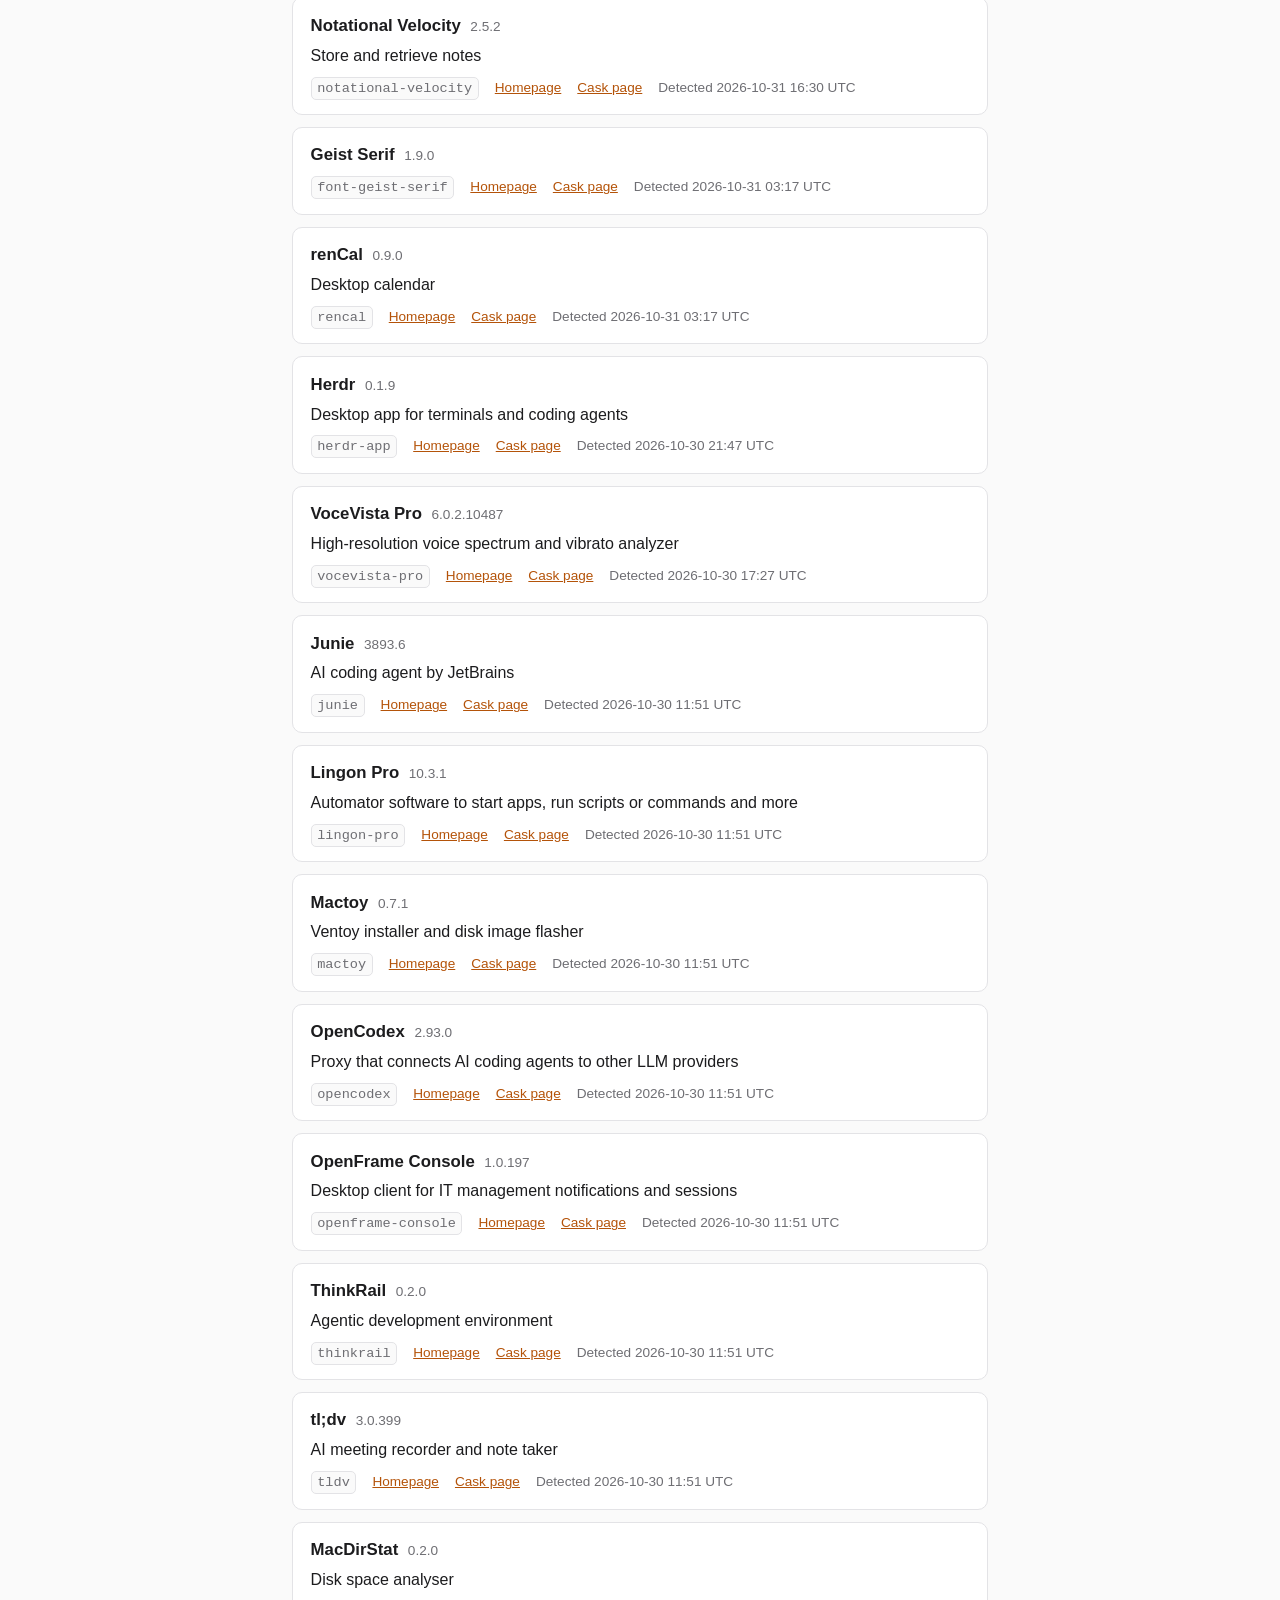
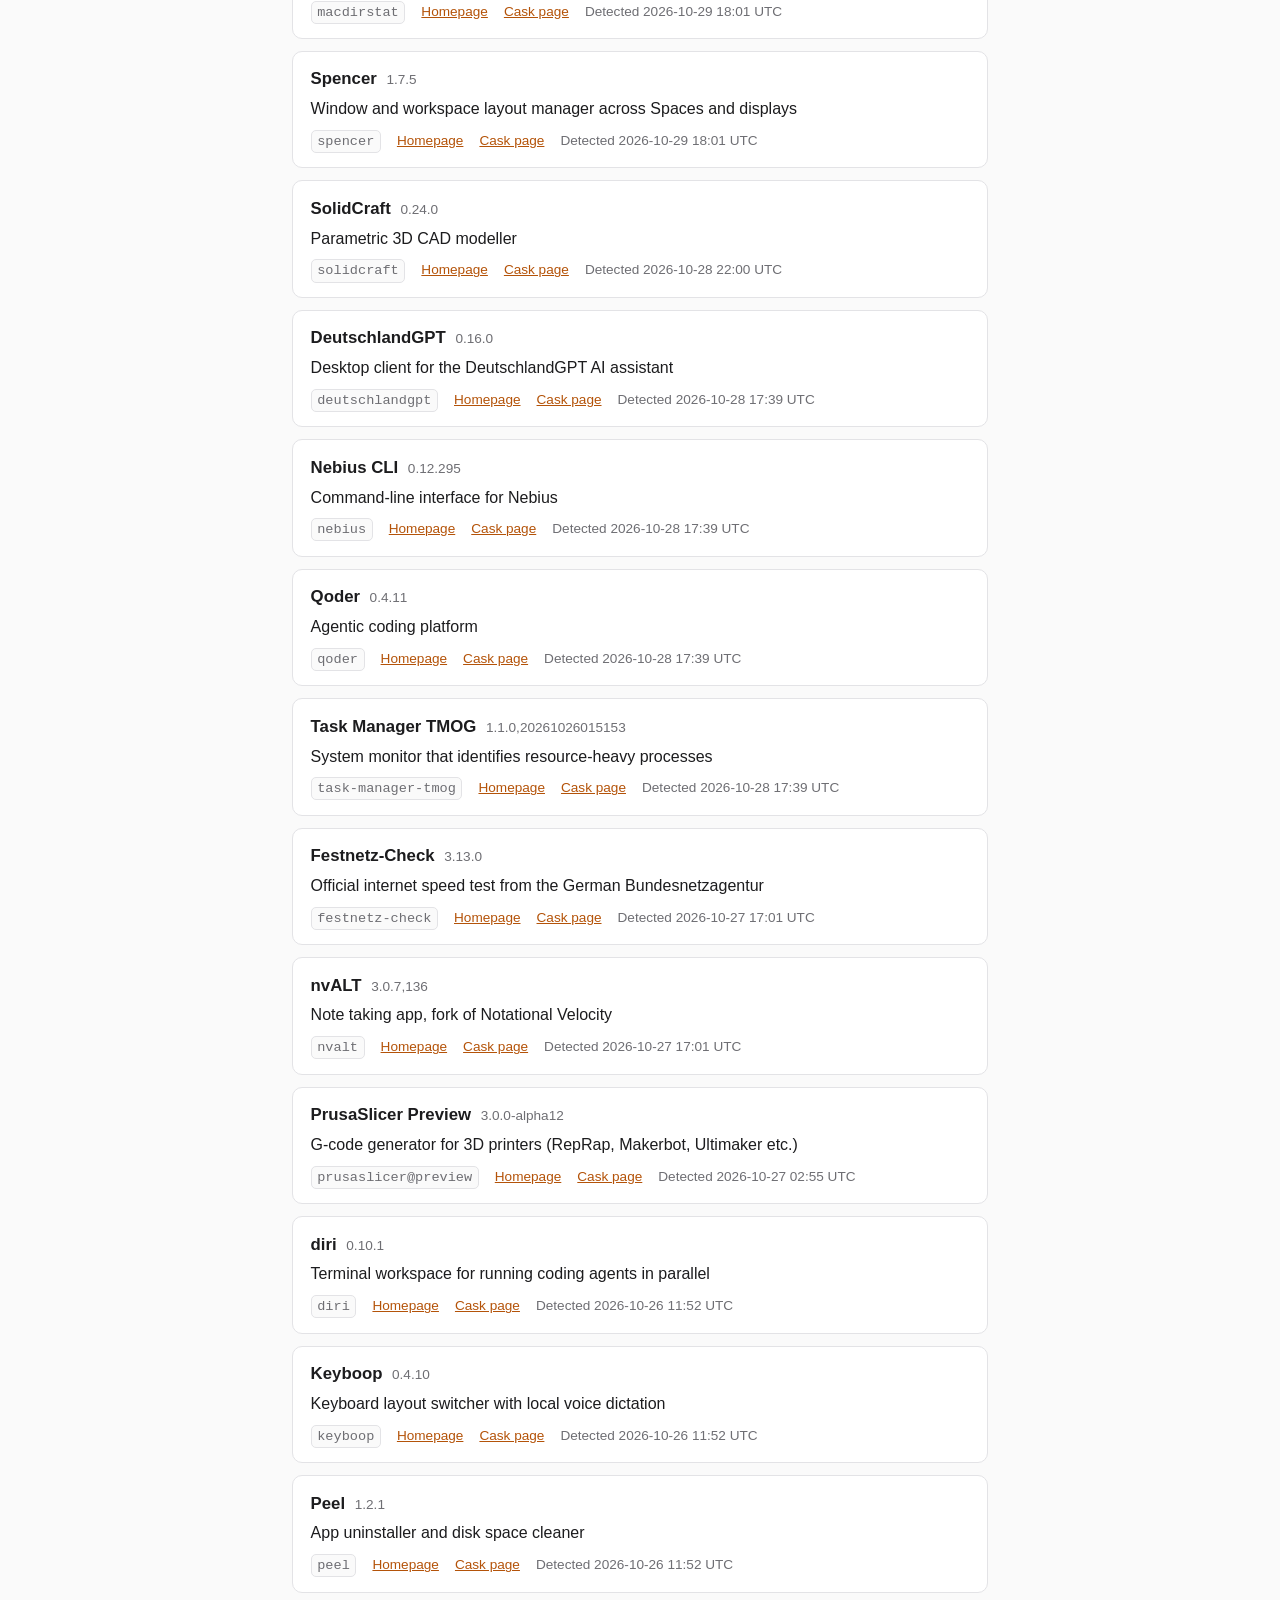
==== commit ac7365b3: "Update cask data (2026-11-27T15:50:04Z)" ====
--- a/docs/index.html
+++ b/docs/index.html
@@ -20,7 +20,7 @@
     
       
         <p class="notice">
-          Showing the 200 most recent of 367 casks —
+          Showing the 200 most recent of 368 casks —
           <a href="history.html">see the full history</a>.
         </p>
       
@@ -28,6 +28,20 @@
         
         <li class="cask">
           <div class="cask-head">
+            <span class="cask-name">StableBar</span>
+            <span class="cask-version">0.19.0</span>
+          </div>
+          <p class="cask-desc">Configurable menu bar</p>
+          <div class="cask-meta">
+            <code class="cask-token">stablebar</code>
+            <a href="https://stablebar.app/" rel="noopener">Homepage</a>
+            <a href="https://formulae.brew.sh/cask/stablebar" rel="noopener">Cask page</a>
+            <time datetime="2026-11-27T15:50:04Z">Detected 2026-11-27 15:50 UTC</time>
+          </div>
+        </li>
+        
+        <li class="cask">
+          <div class="cask-head">
             <span class="cask-name">Chapar</span>
             <span class="cask-version">0.14.1</span>
           </div>
@@ -2809,20 +2823,6 @@
             <a href="https://owasp.org/projects/threat-dragon" rel="noopener">Homepage</a>
             <a href="https://formulae.brew.sh/cask/threat-dragon" rel="noopener">Cask page</a>
             <time datetime="2026-10-08T03:35:04Z">Detected 2026-10-08 03:35 UTC</time>
-          </div>
-        </li>
-        
-        <li class="cask">
-          <div class="cask-head">
-            <span class="cask-name">Fluxer</span>
-            <span class="cask-version">2026.1006.171735</span>
-          </div>
-          <p class="cask-desc">Chat for friends, groups, and communities with text, voice, and video</p>
-          <div class="cask-meta">
-            <code class="cask-token">fluxer</code>
-            <a href="https://fluxer.app/" rel="noopener">Homepage</a>
-            <a href="https://formulae.brew.sh/cask/fluxer" rel="noopener">Cask page</a>
-            <time datetime="2026-10-07T22:26:10Z">Detected 2026-10-07 22:26 UTC</time>
           </div>
         </li>
         
@@ -2832,10 +2832,10 @@
 
   <footer>
     
-      <p><a href="history.html">Full history (367 casks) →</a></p>
+      <p><a href="history.html">Full history (368 casks) →</a></p>
     
     <p>
-      Last updated 2026-11-26 16:01 UTC ·
+      Last updated 2026-11-27 15:50 UTC ·
       <a href="feed.xml">RSS feed</a> ·
       Data from the <a href="https://formulae.brew.sh/">Homebrew formulae API</a>
     </p>
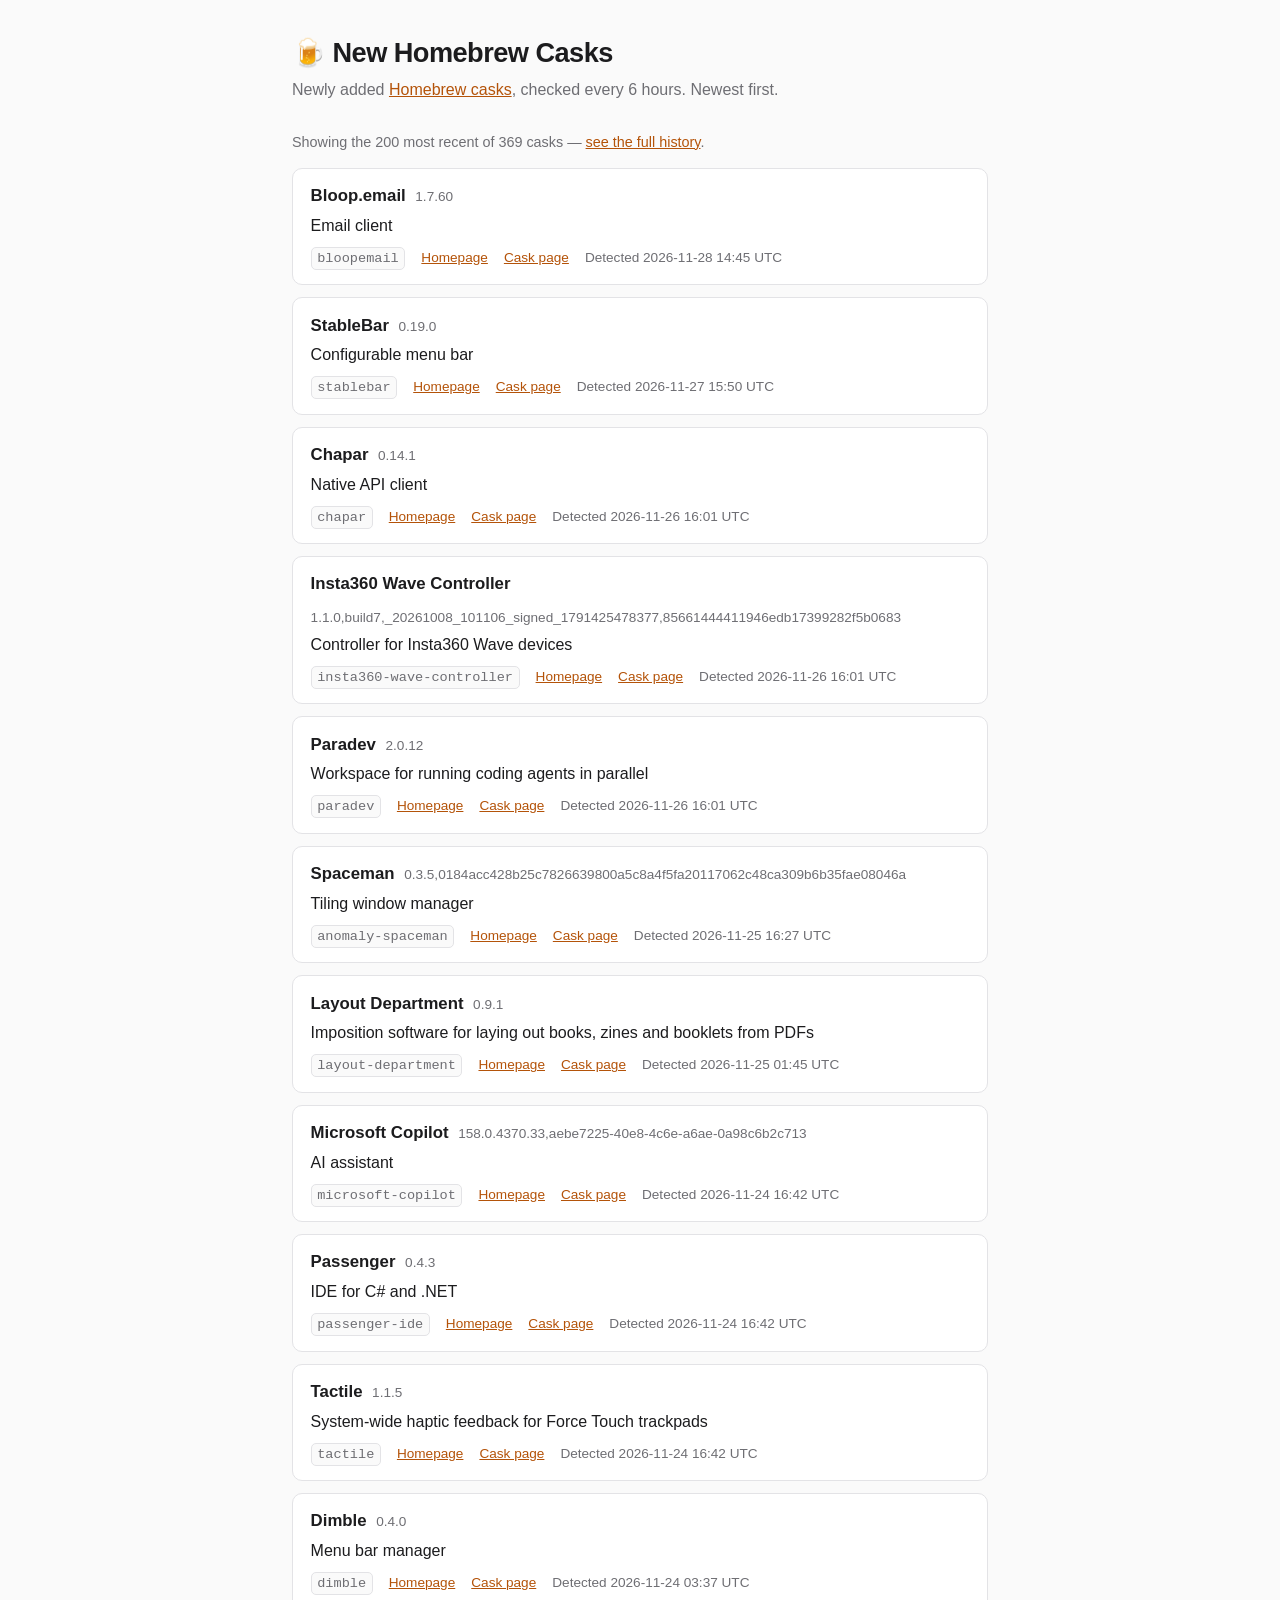
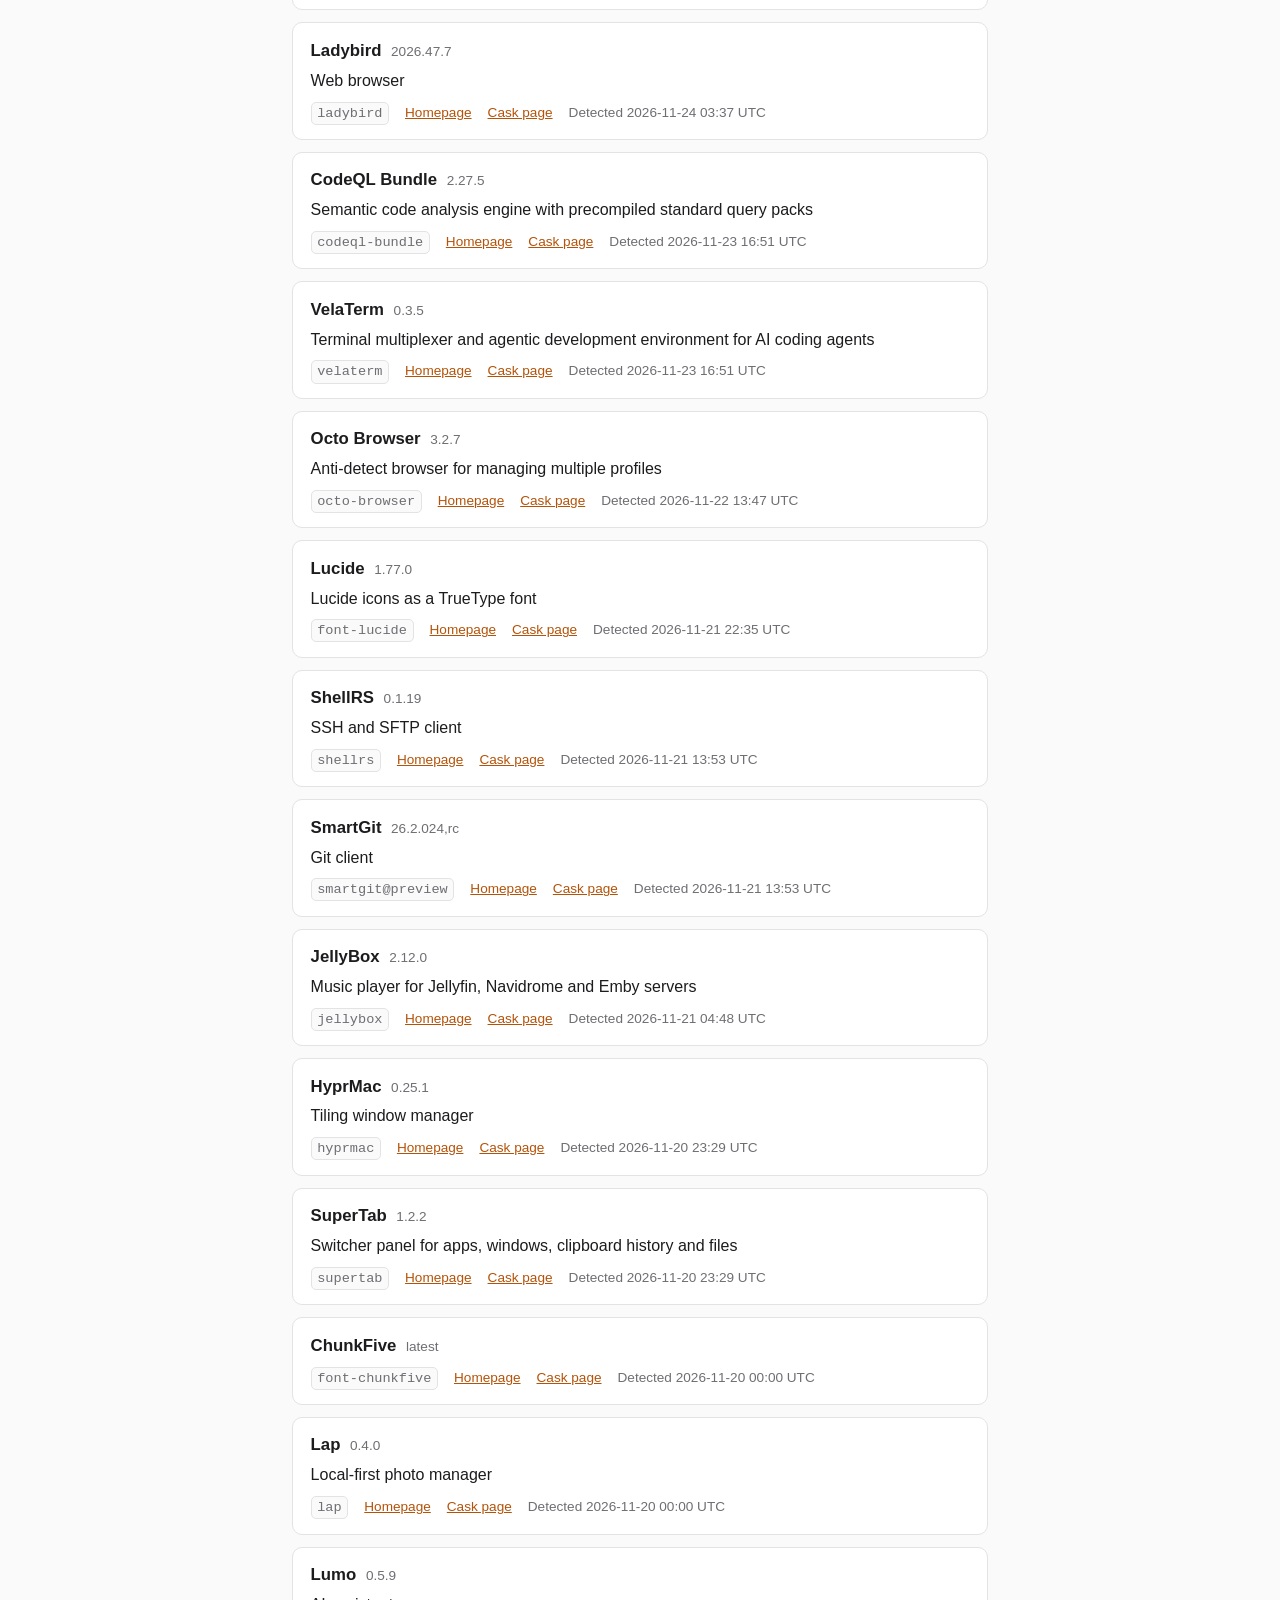
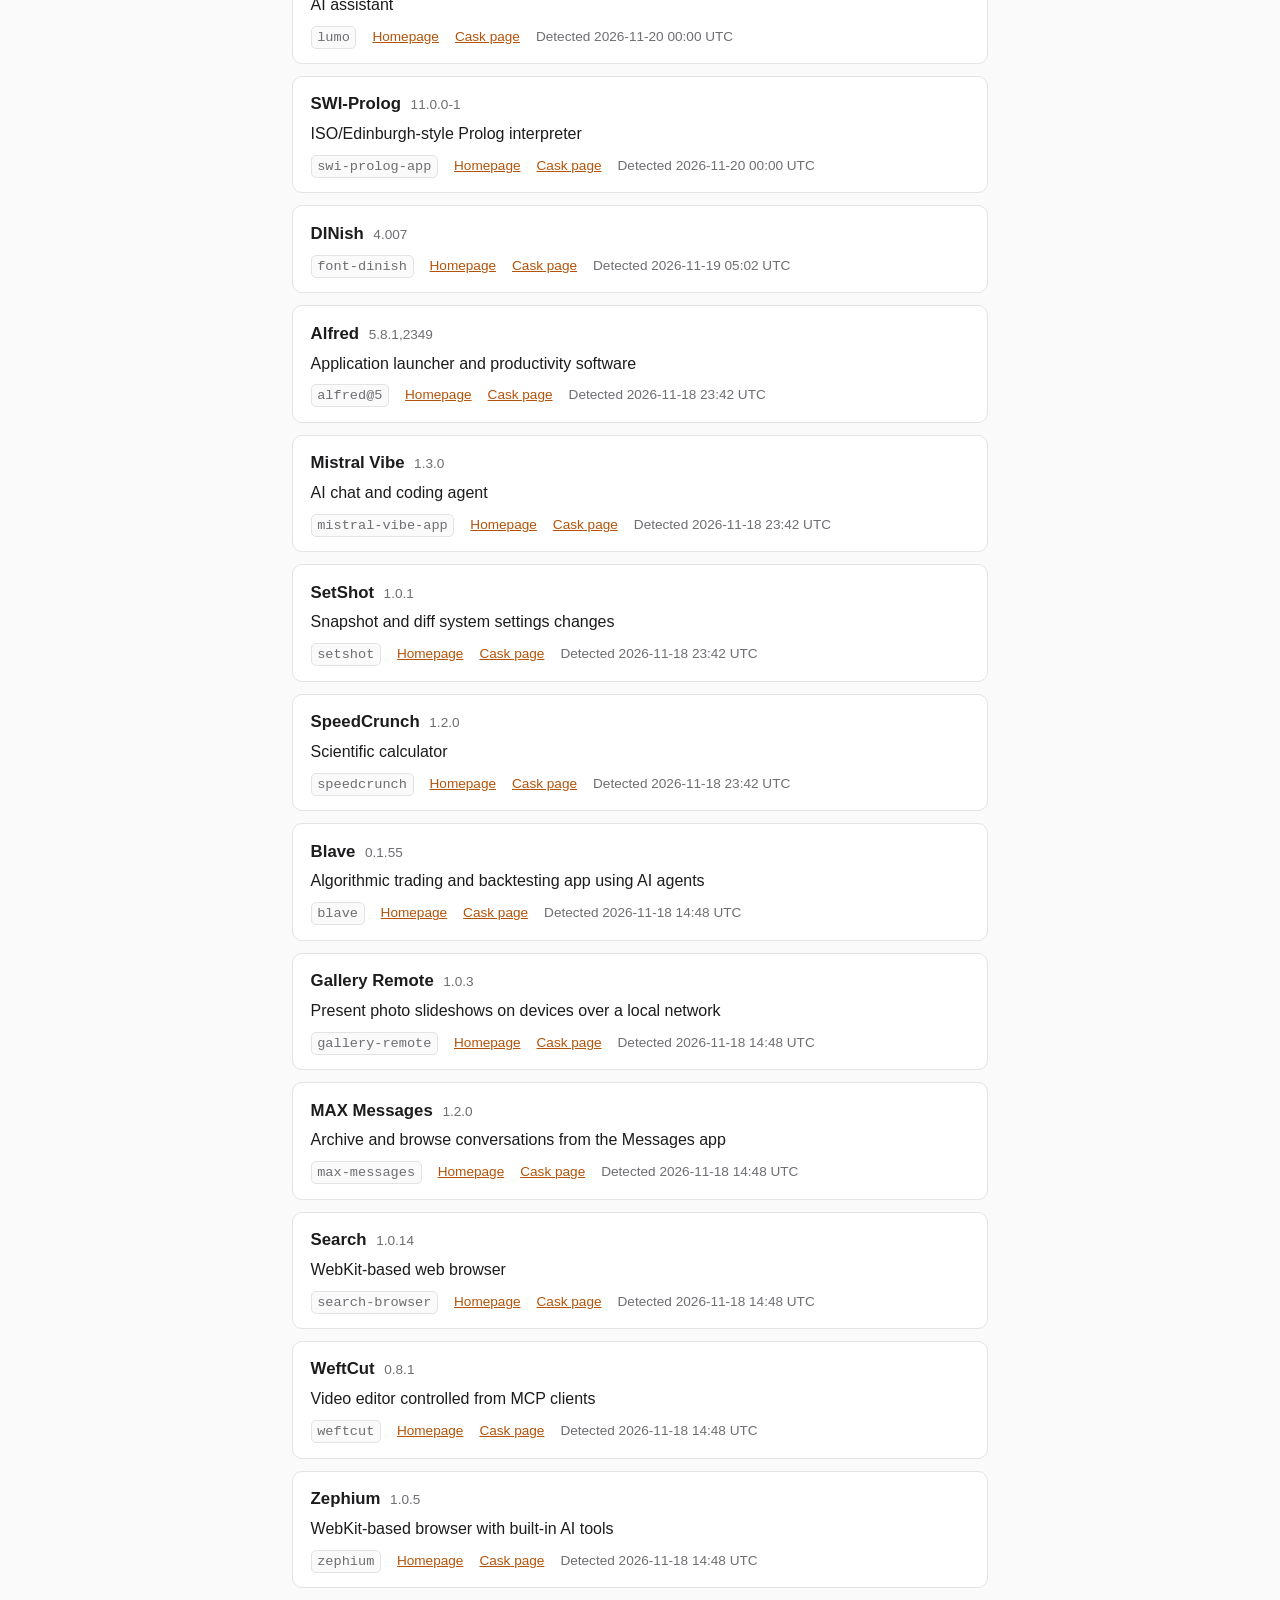
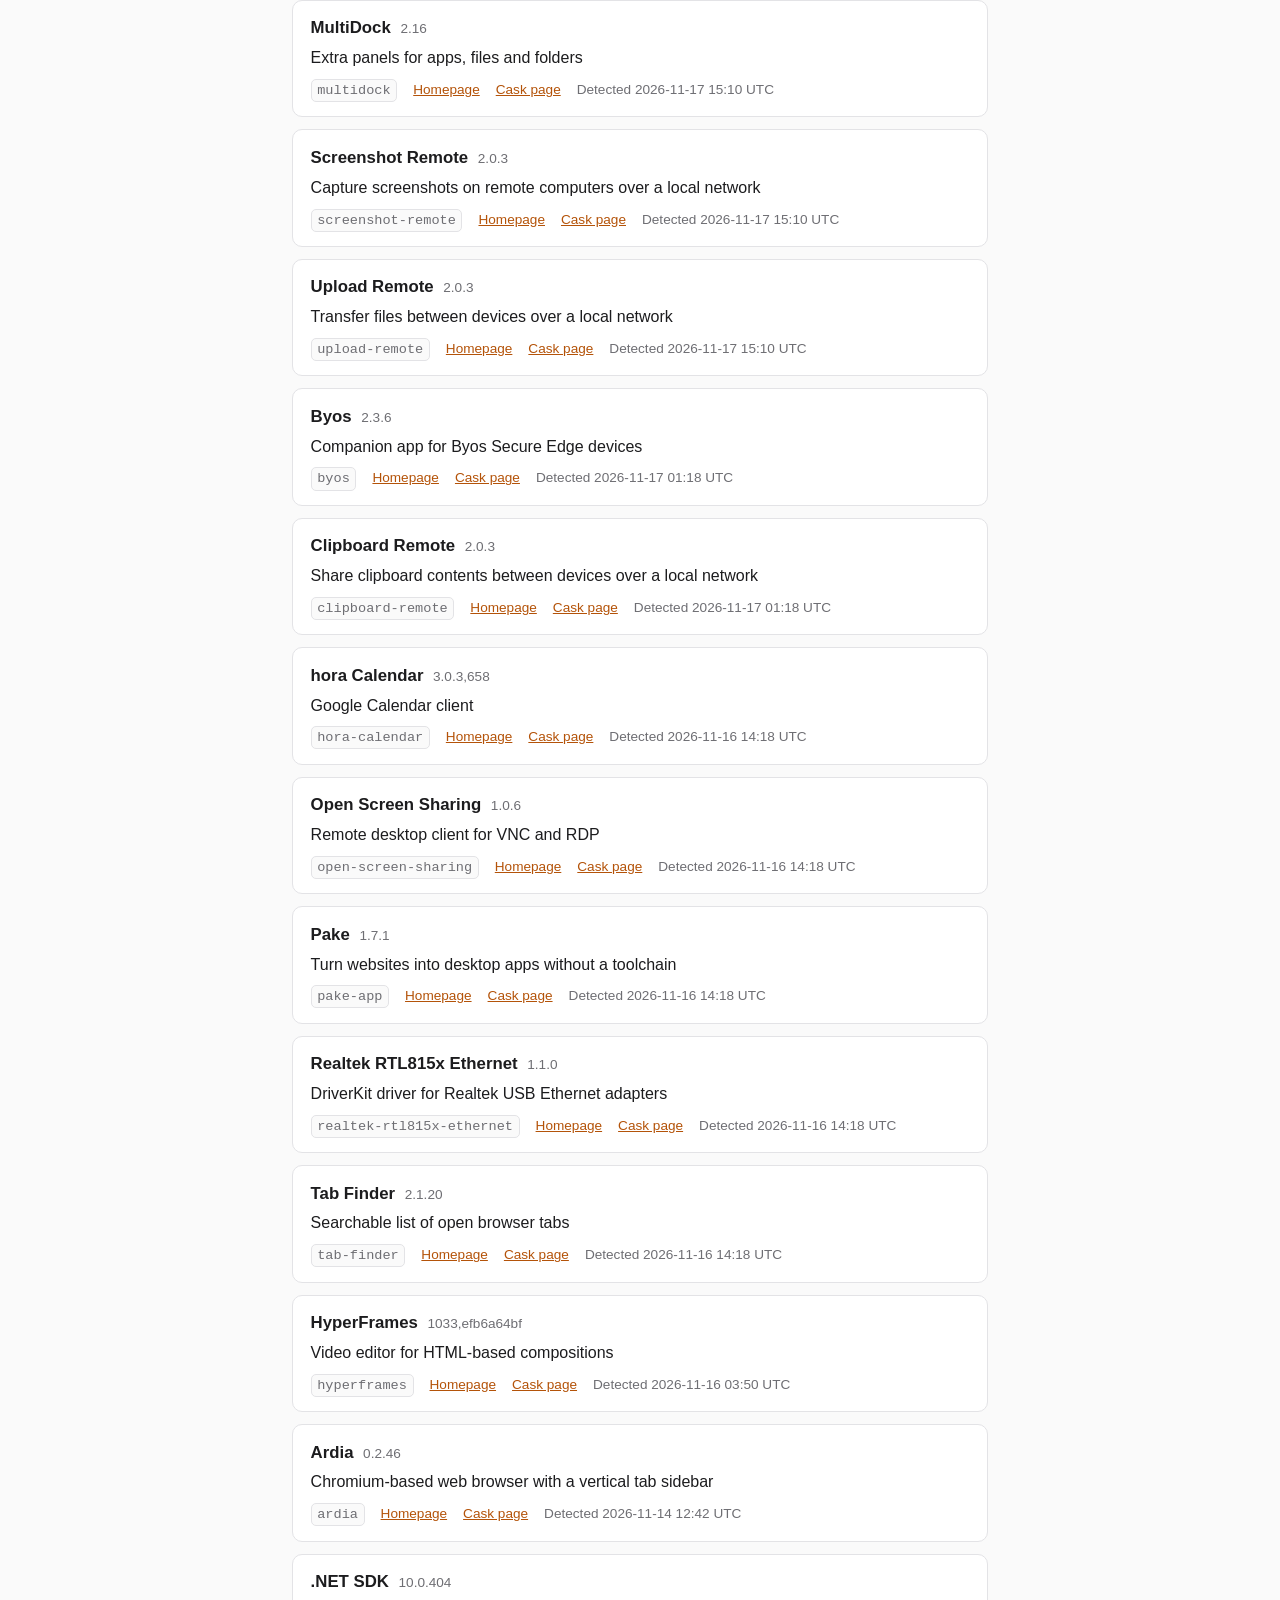
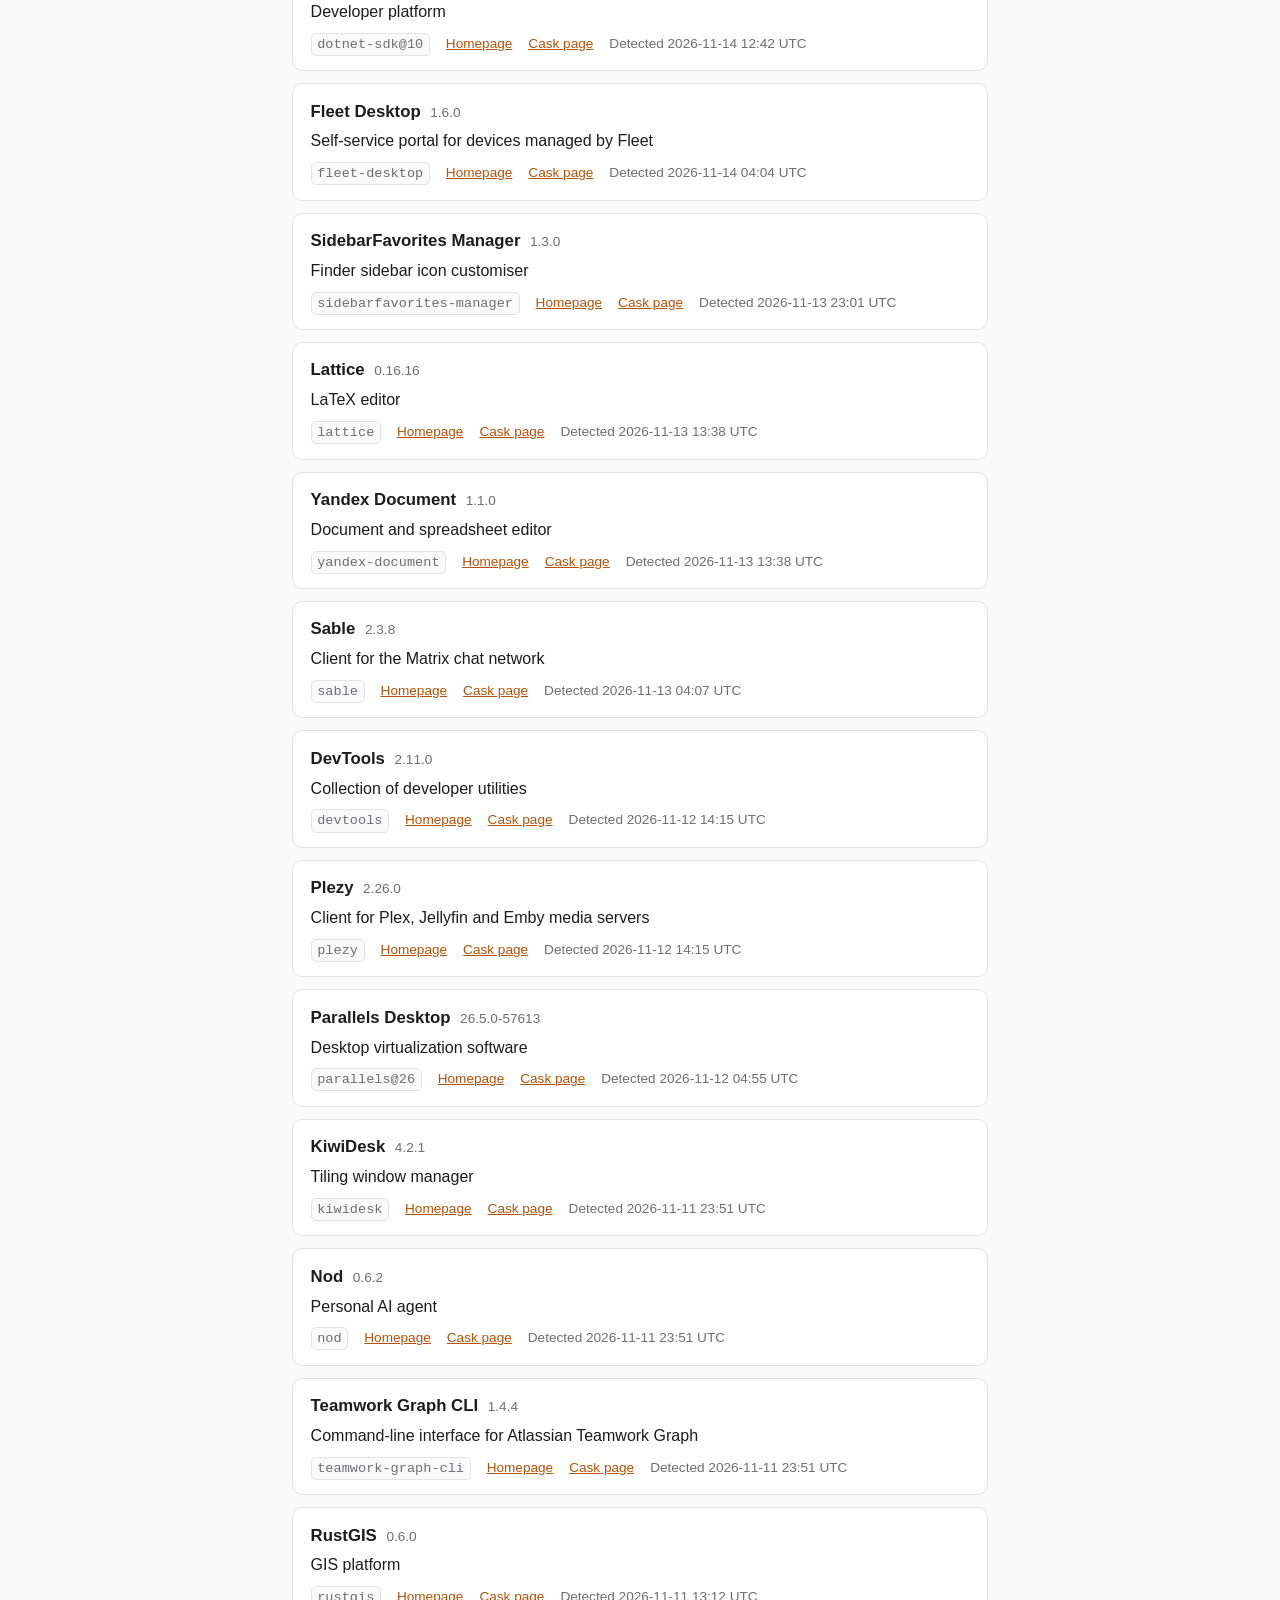
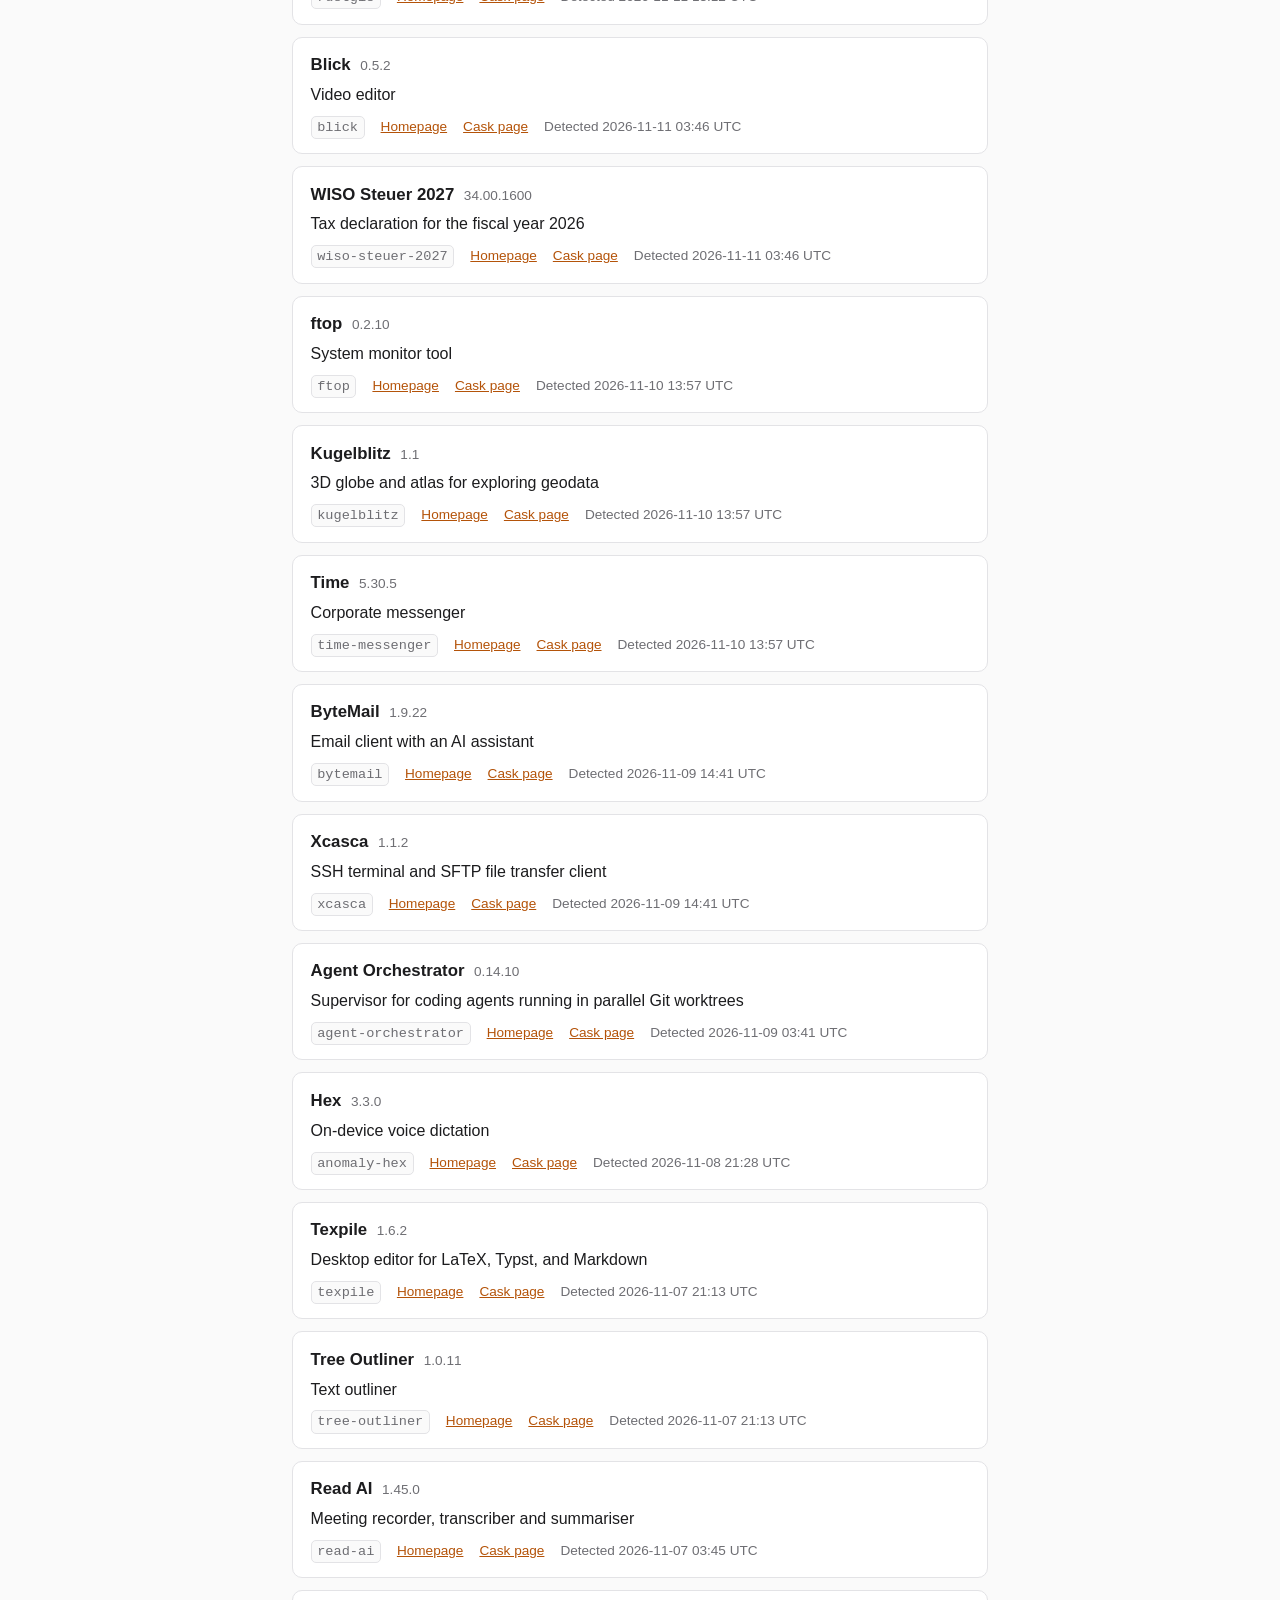
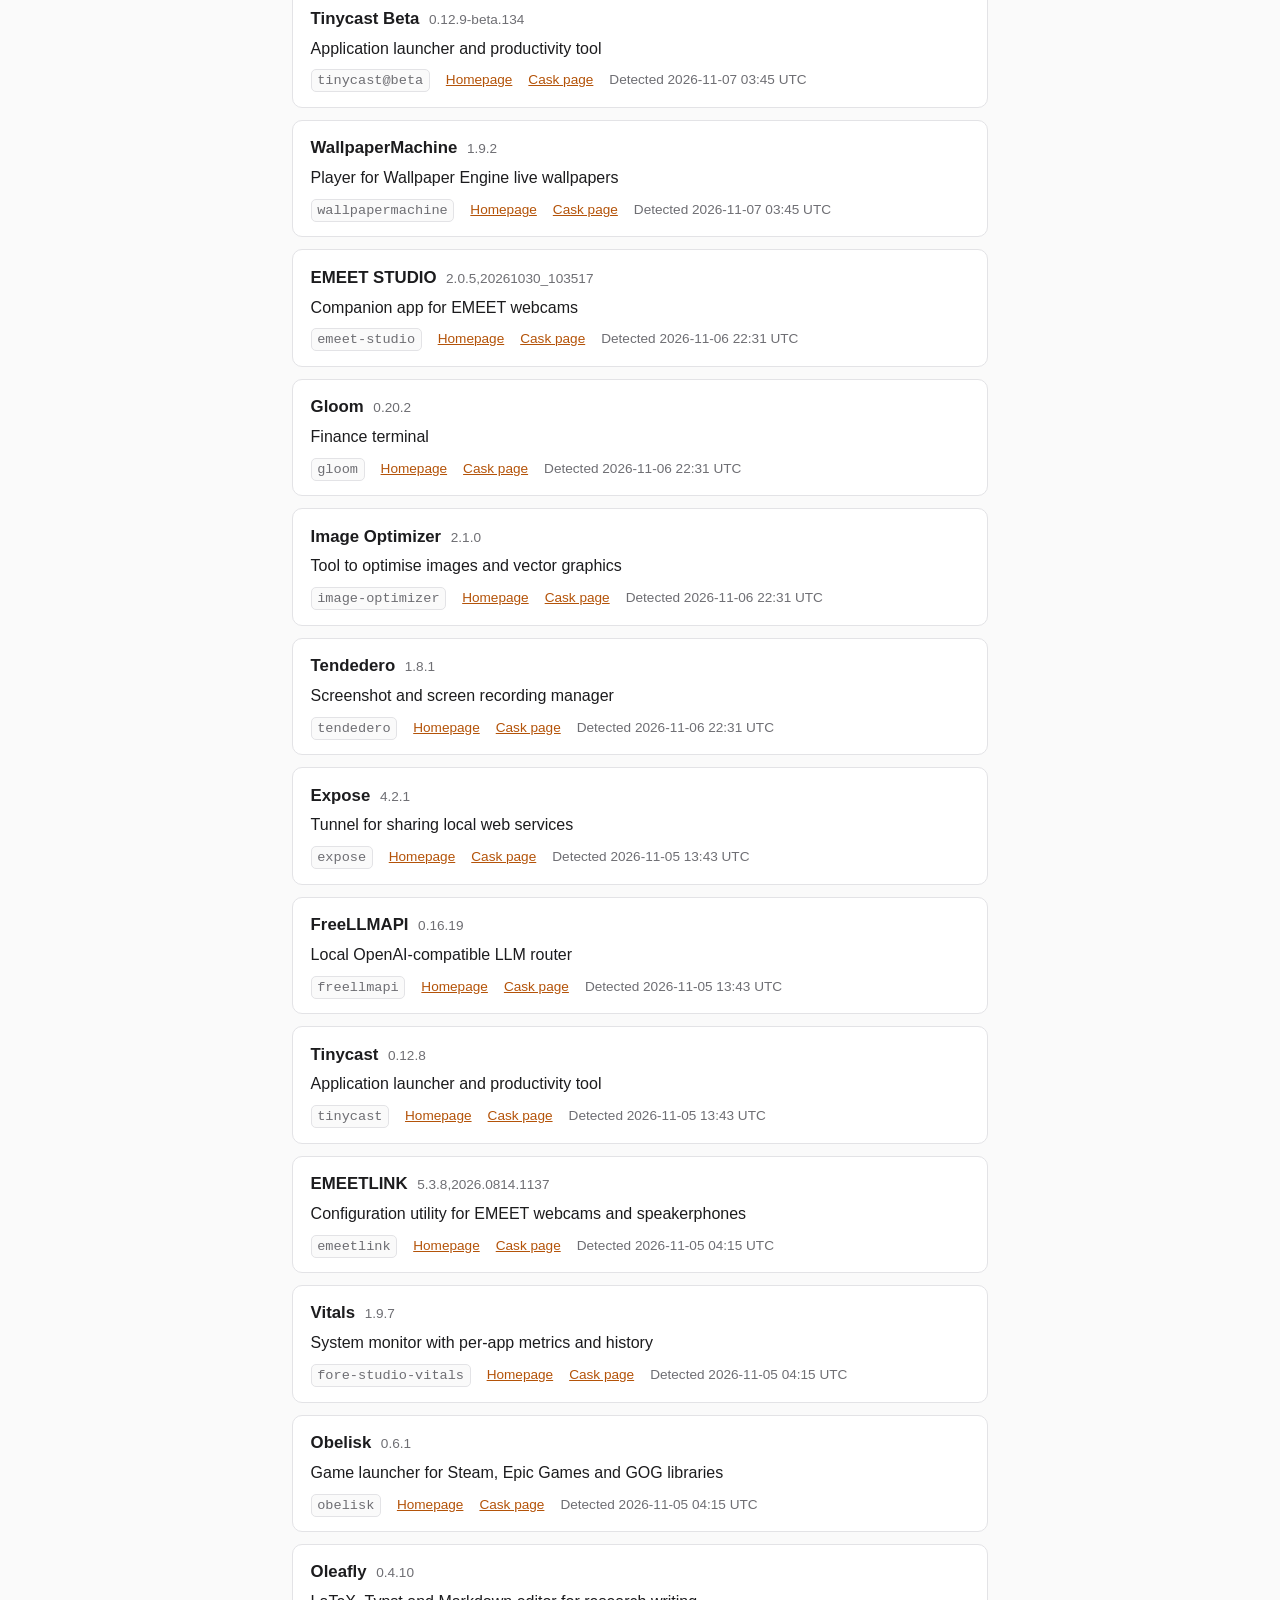
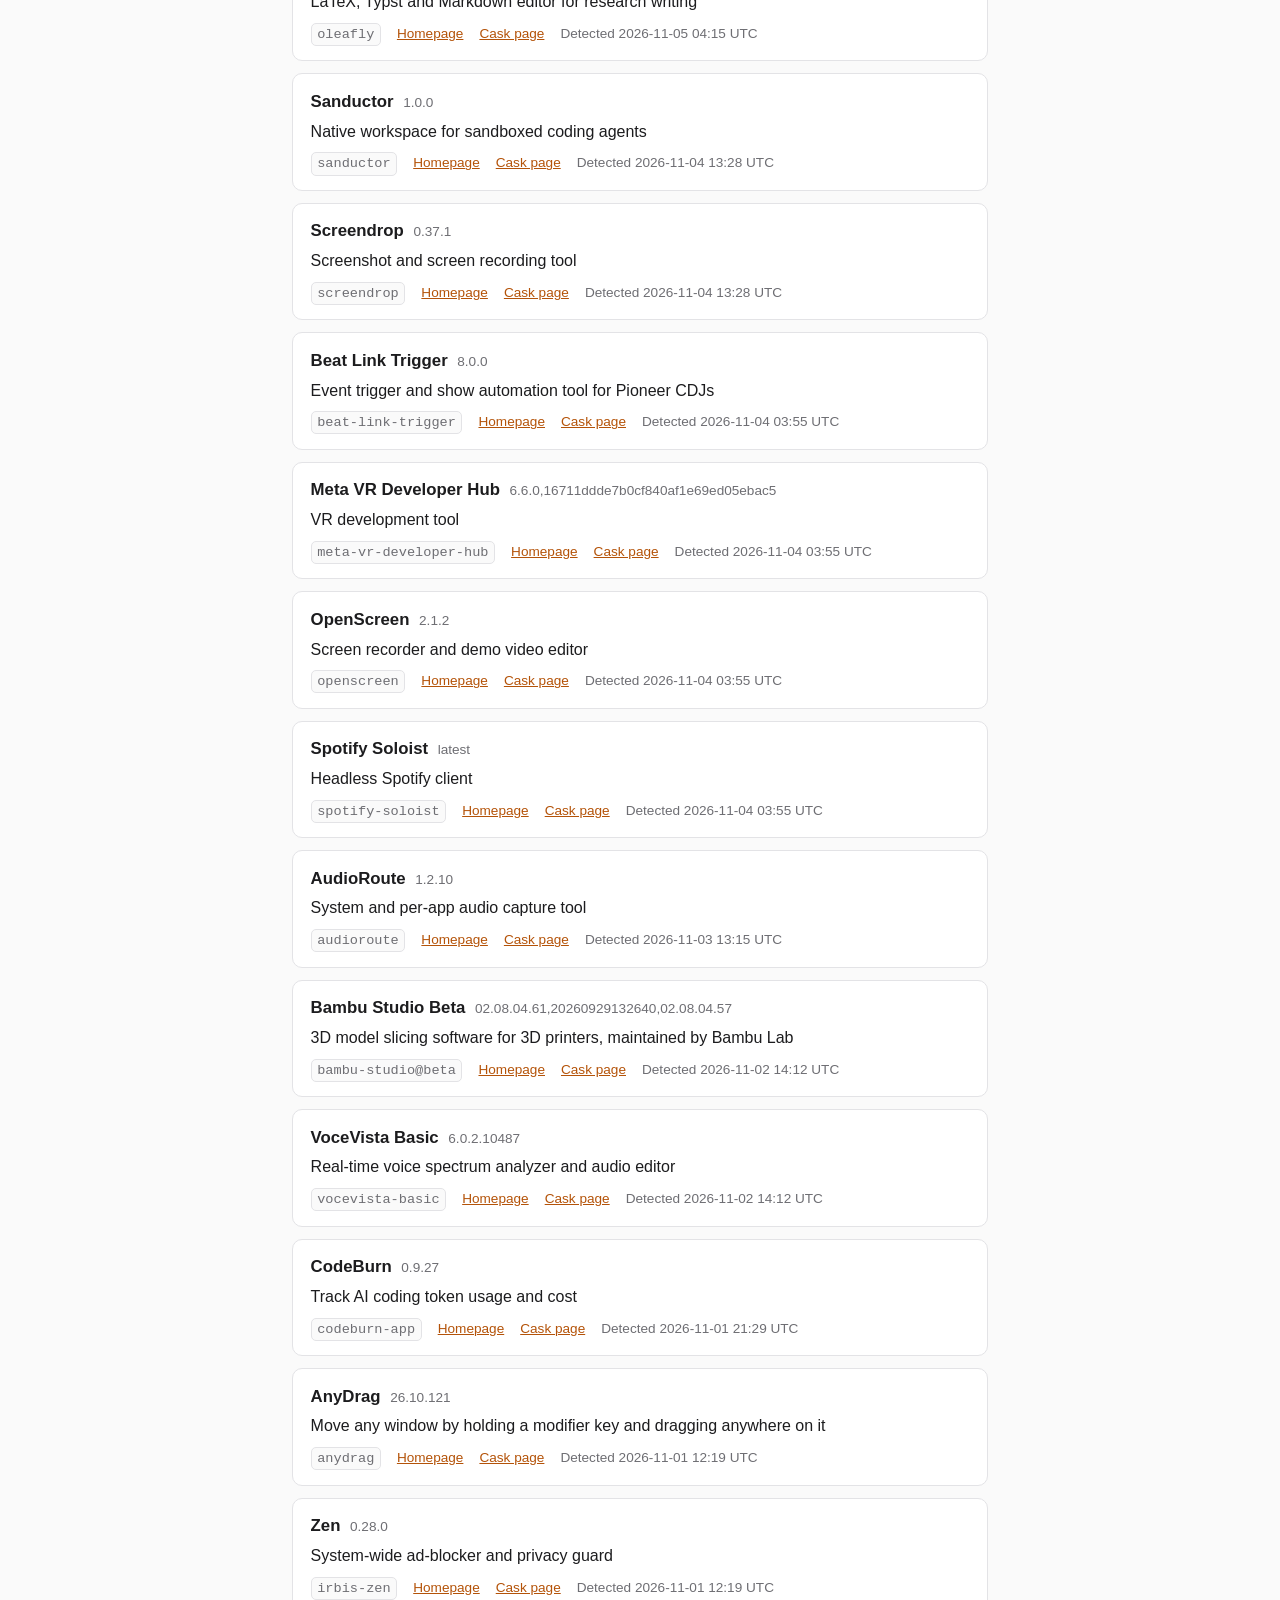
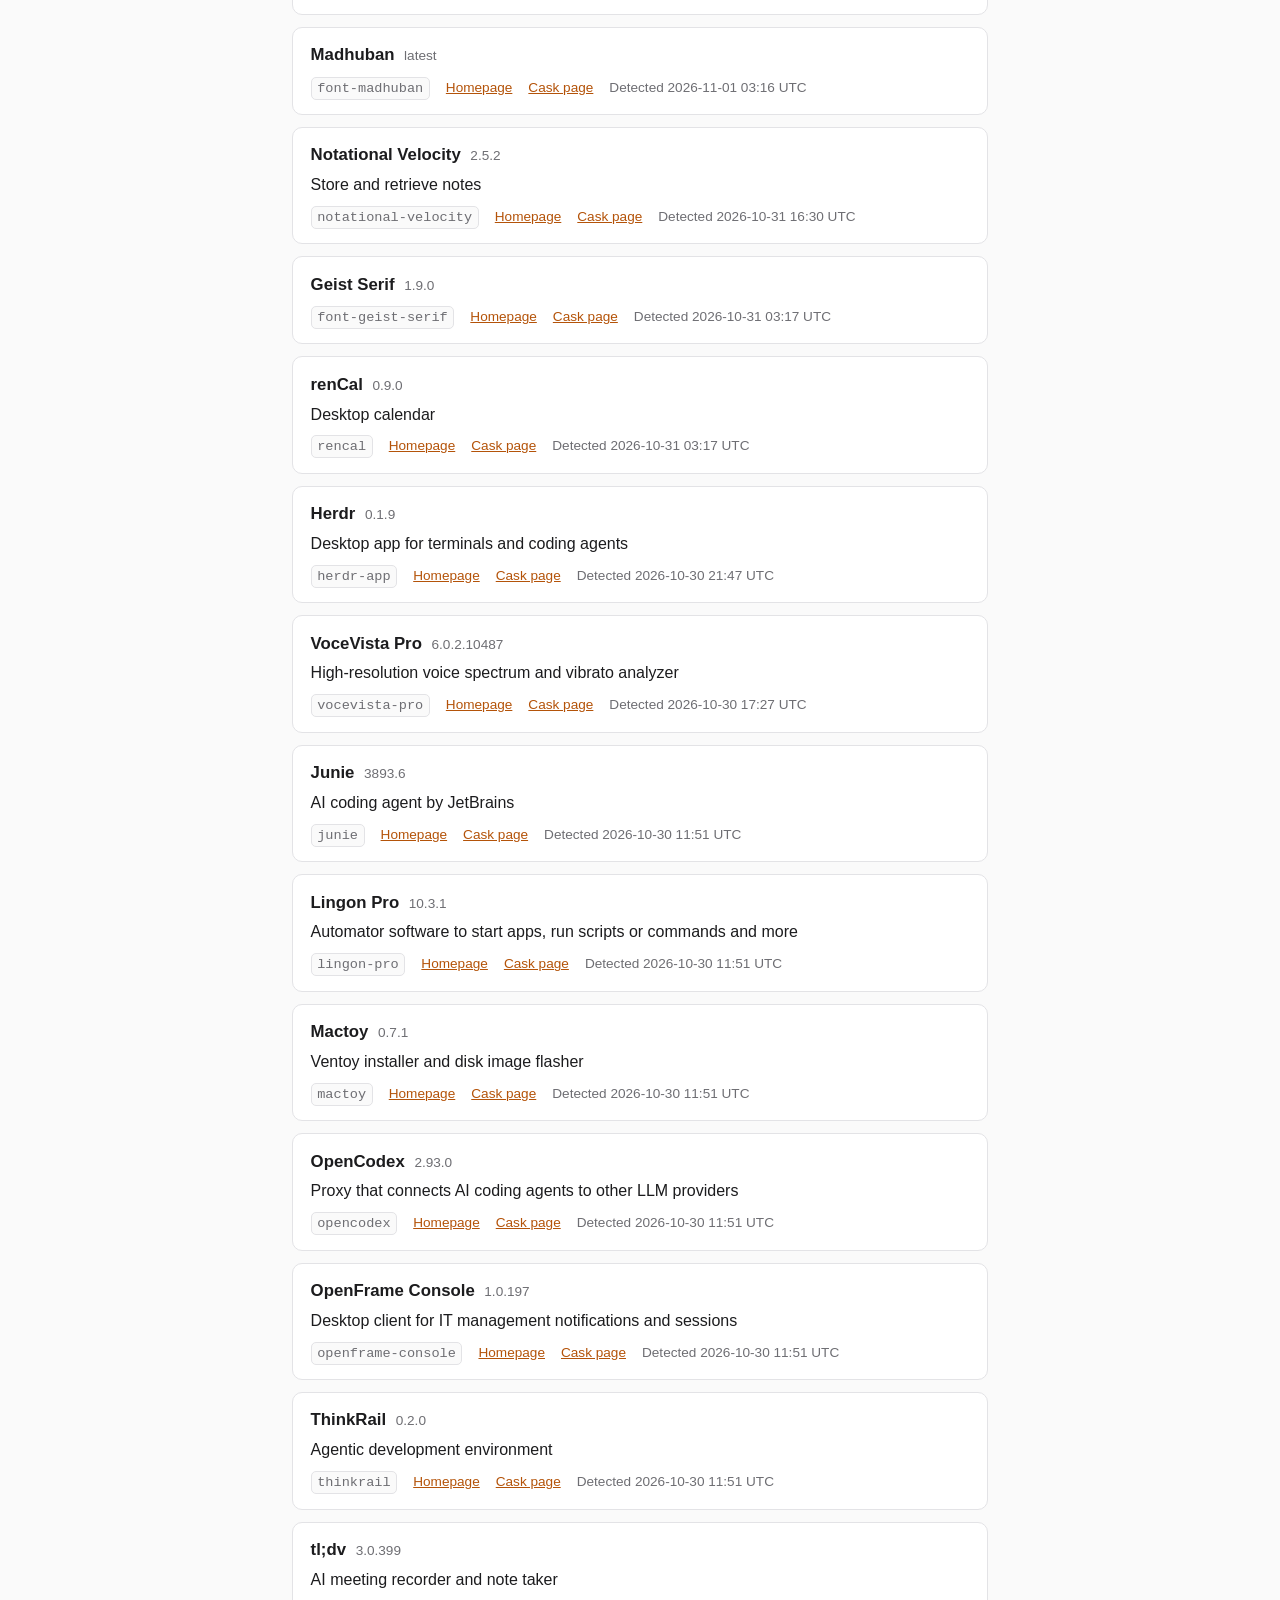
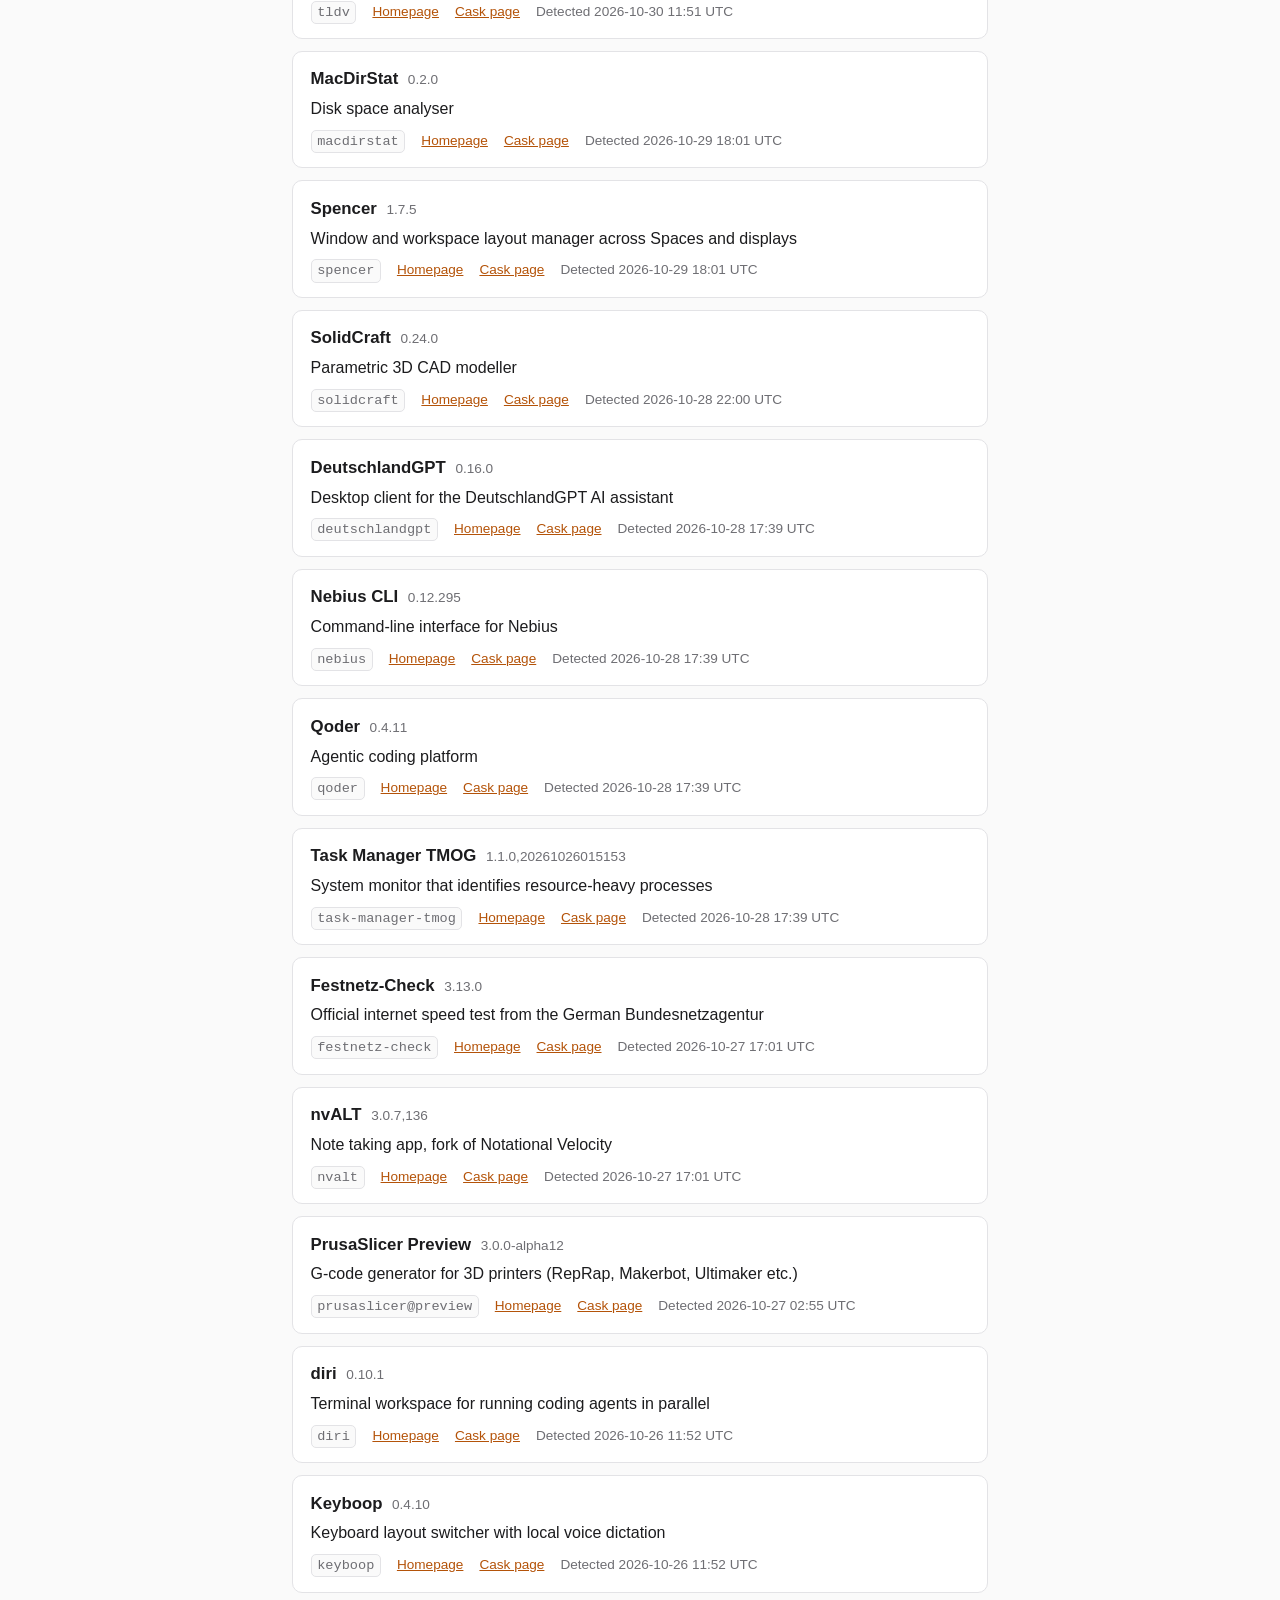
==== commit 744174d0: "Update cask data (2026-11-28T14:45:10Z)" ====
--- a/docs/index.html
+++ b/docs/index.html
@@ -20,7 +20,7 @@
     
       
         <p class="notice">
-          Showing the 200 most recent of 368 casks —
+          Showing the 200 most recent of 369 casks —
           <a href="history.html">see the full history</a>.
         </p>
       
@@ -28,6 +28,20 @@
         
         <li class="cask">
           <div class="cask-head">
+            <span class="cask-name">Bloop.email</span>
+            <span class="cask-version">1.7.60</span>
+          </div>
+          <p class="cask-desc">Email client</p>
+          <div class="cask-meta">
+            <code class="cask-token">bloopemail</code>
+            <a href="https://bloop.email/" rel="noopener">Homepage</a>
+            <a href="https://formulae.brew.sh/cask/bloopemail" rel="noopener">Cask page</a>
+            <time datetime="2026-11-28T14:45:10Z">Detected 2026-11-28 14:45 UTC</time>
+          </div>
+        </li>
+        
+        <li class="cask">
+          <div class="cask-head">
             <span class="cask-name">StableBar</span>
             <span class="cask-version">0.19.0</span>
           </div>
@@ -2808,20 +2822,6 @@
             <code class="cask-token">azure-cli</code>
             <a href="https://docs.microsoft.com/cli/azure/overview" rel="noopener">Homepage</a>
             <a href="https://formulae.brew.sh/cask/azure-cli" rel="noopener">Cask page</a>
-            <time datetime="2026-10-08T03:35:04Z">Detected 2026-10-08 03:35 UTC</time>
-          </div>
-        </li>
-        
-        <li class="cask">
-          <div class="cask-head">
-            <span class="cask-name">Threat Dragon</span>
-            <span class="cask-version">2.6.2</span>
-          </div>
-          <p class="cask-desc">Threat modeling tool</p>
-          <div class="cask-meta">
-            <code class="cask-token">threat-dragon</code>
-            <a href="https://owasp.org/projects/threat-dragon" rel="noopener">Homepage</a>
-            <a href="https://formulae.brew.sh/cask/threat-dragon" rel="noopener">Cask page</a>
             <time datetime="2026-10-08T03:35:04Z">Detected 2026-10-08 03:35 UTC</time>
           </div>
         </li>
@@ -2832,10 +2832,10 @@
 
   <footer>
     
-      <p><a href="history.html">Full history (368 casks) →</a></p>
+      <p><a href="history.html">Full history (369 casks) →</a></p>
     
     <p>
-      Last updated 2026-11-27 15:50 UTC ·
+      Last updated 2026-11-28 14:45 UTC ·
       <a href="feed.xml">RSS feed</a> ·
       Data from the <a href="https://formulae.brew.sh/">Homebrew formulae API</a>
     </p>
